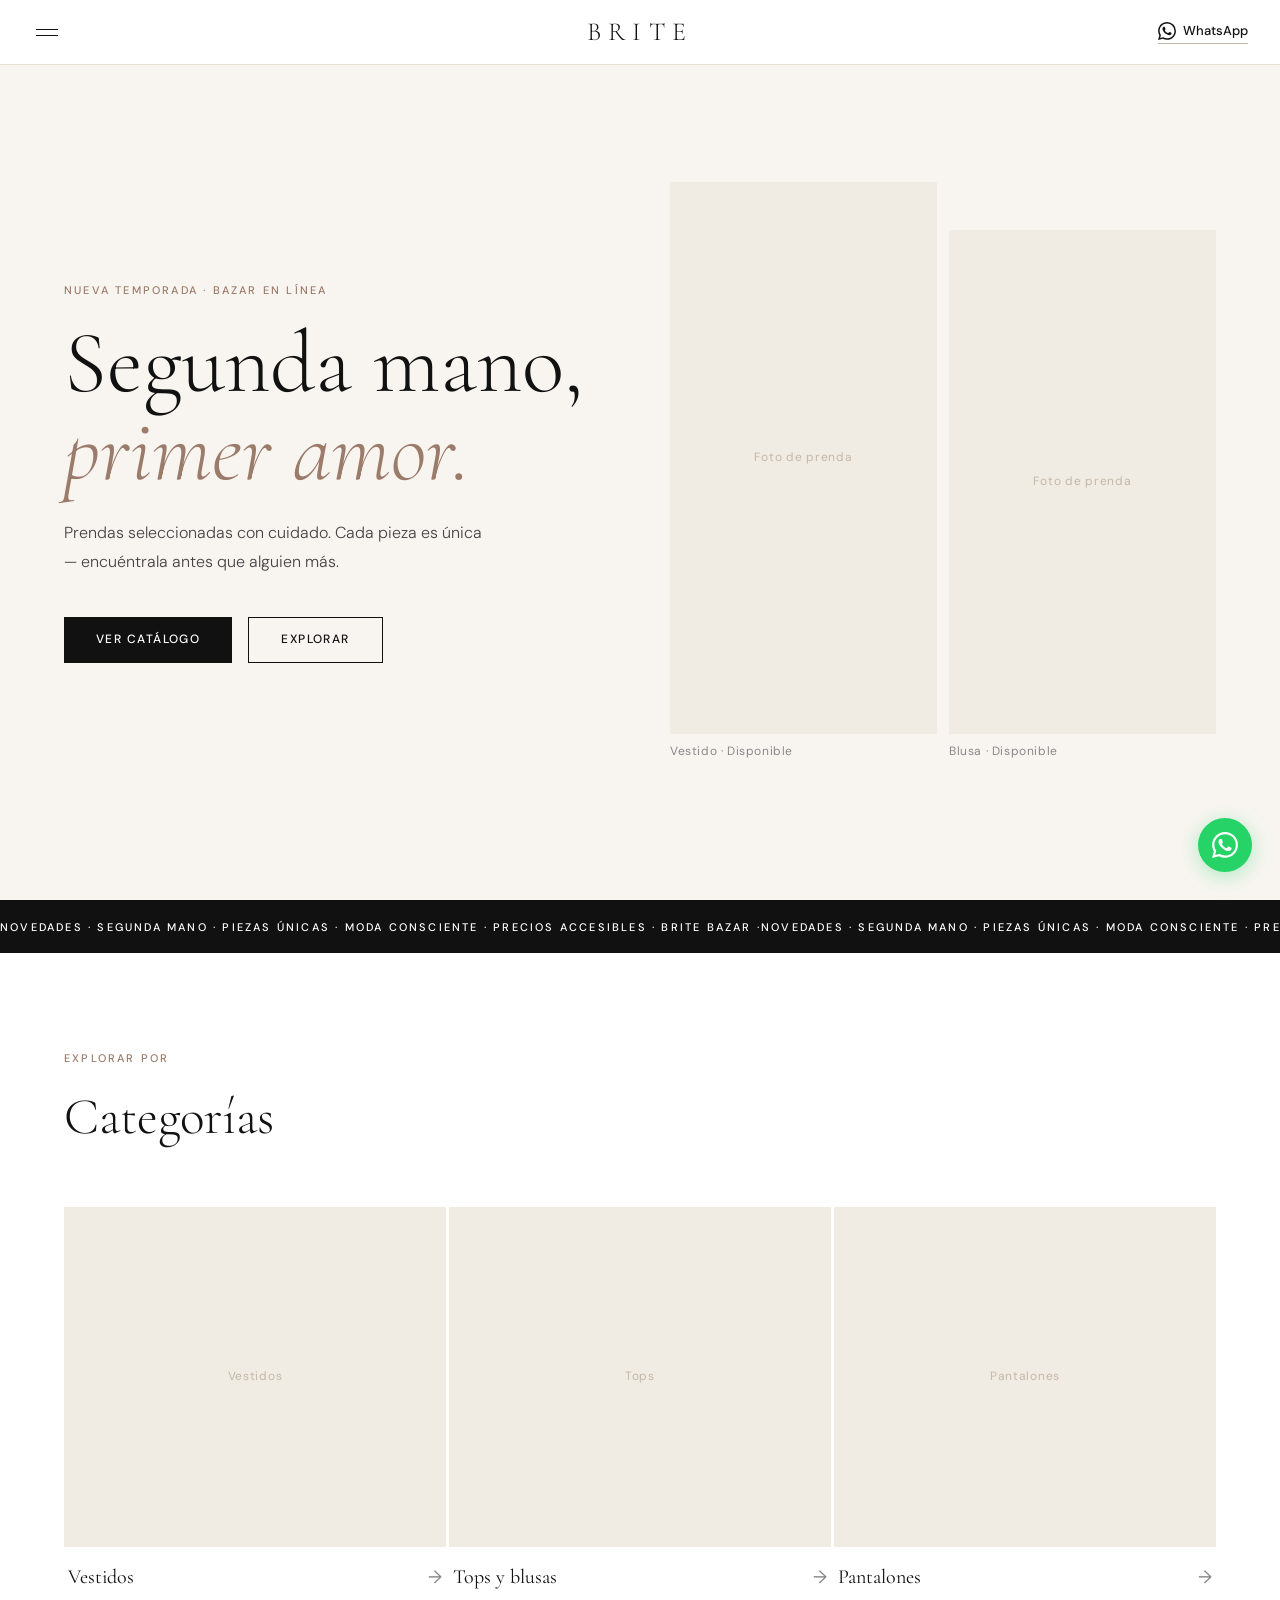
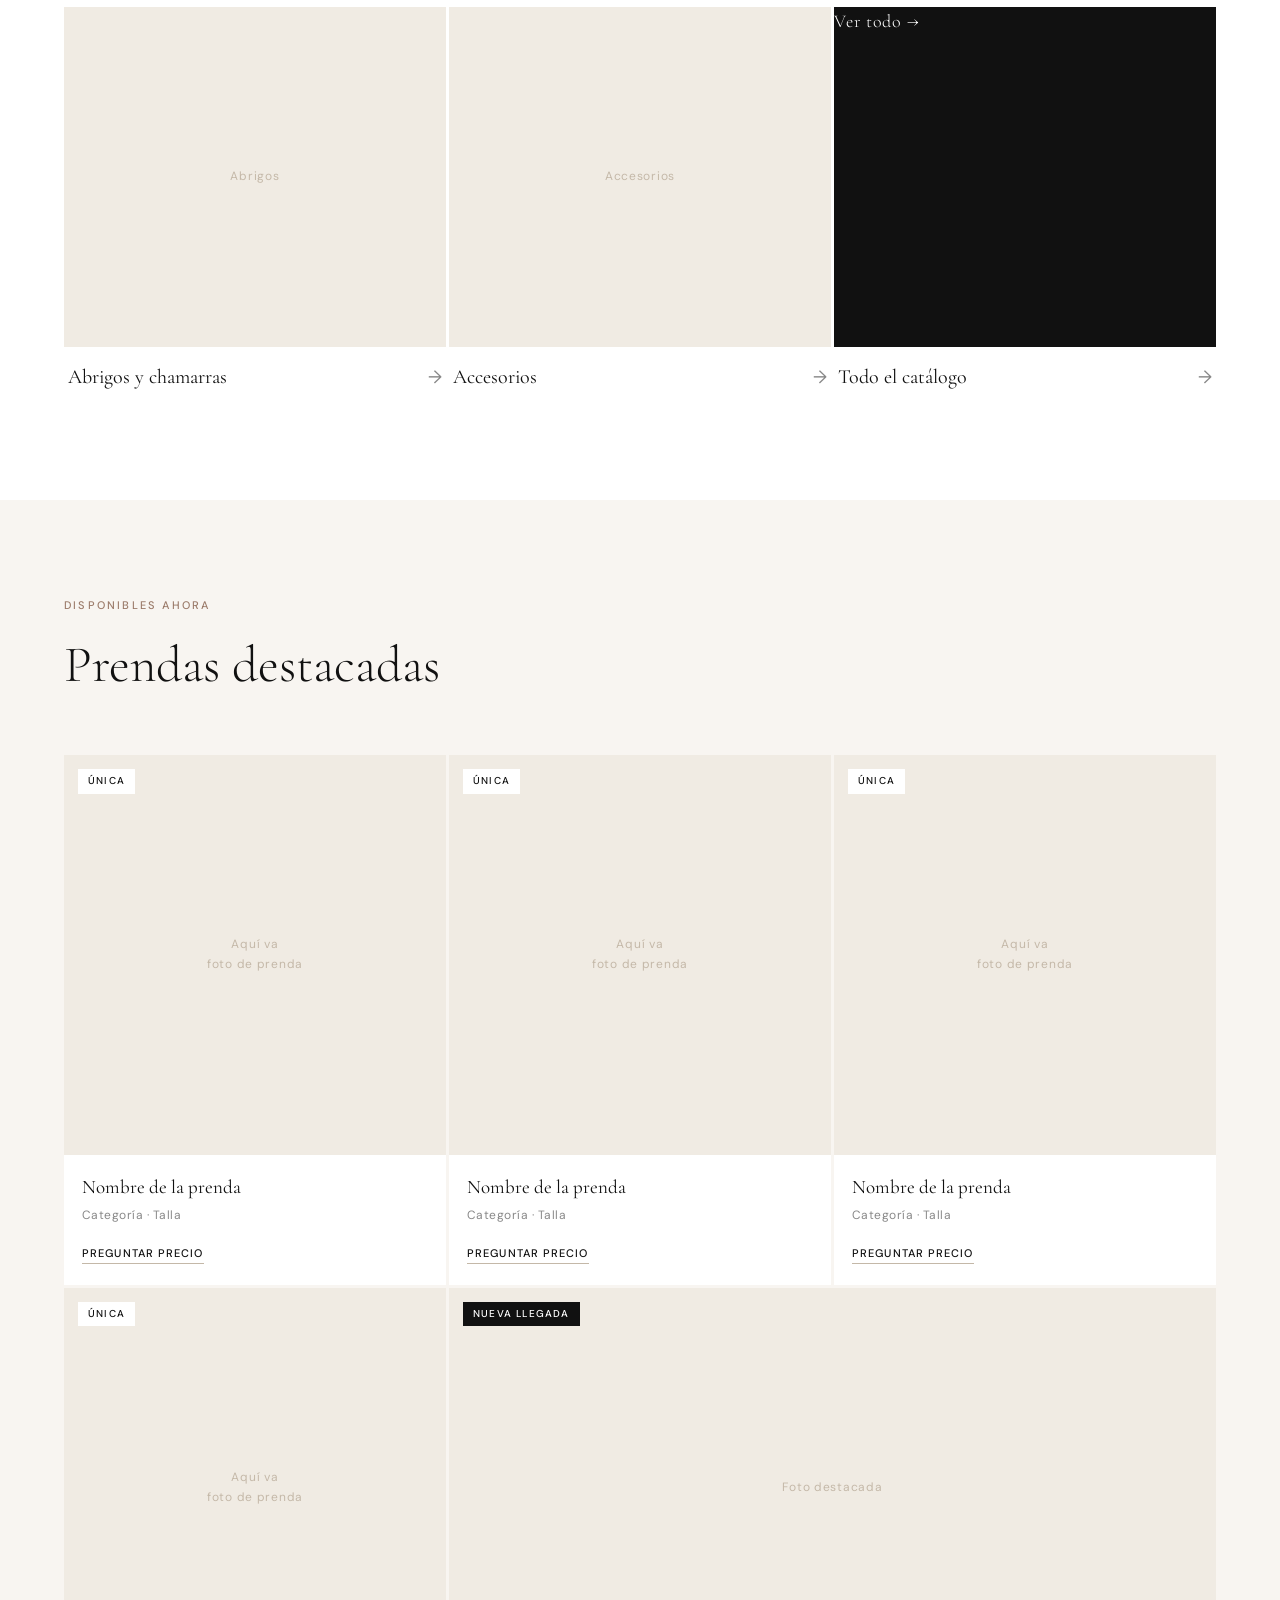
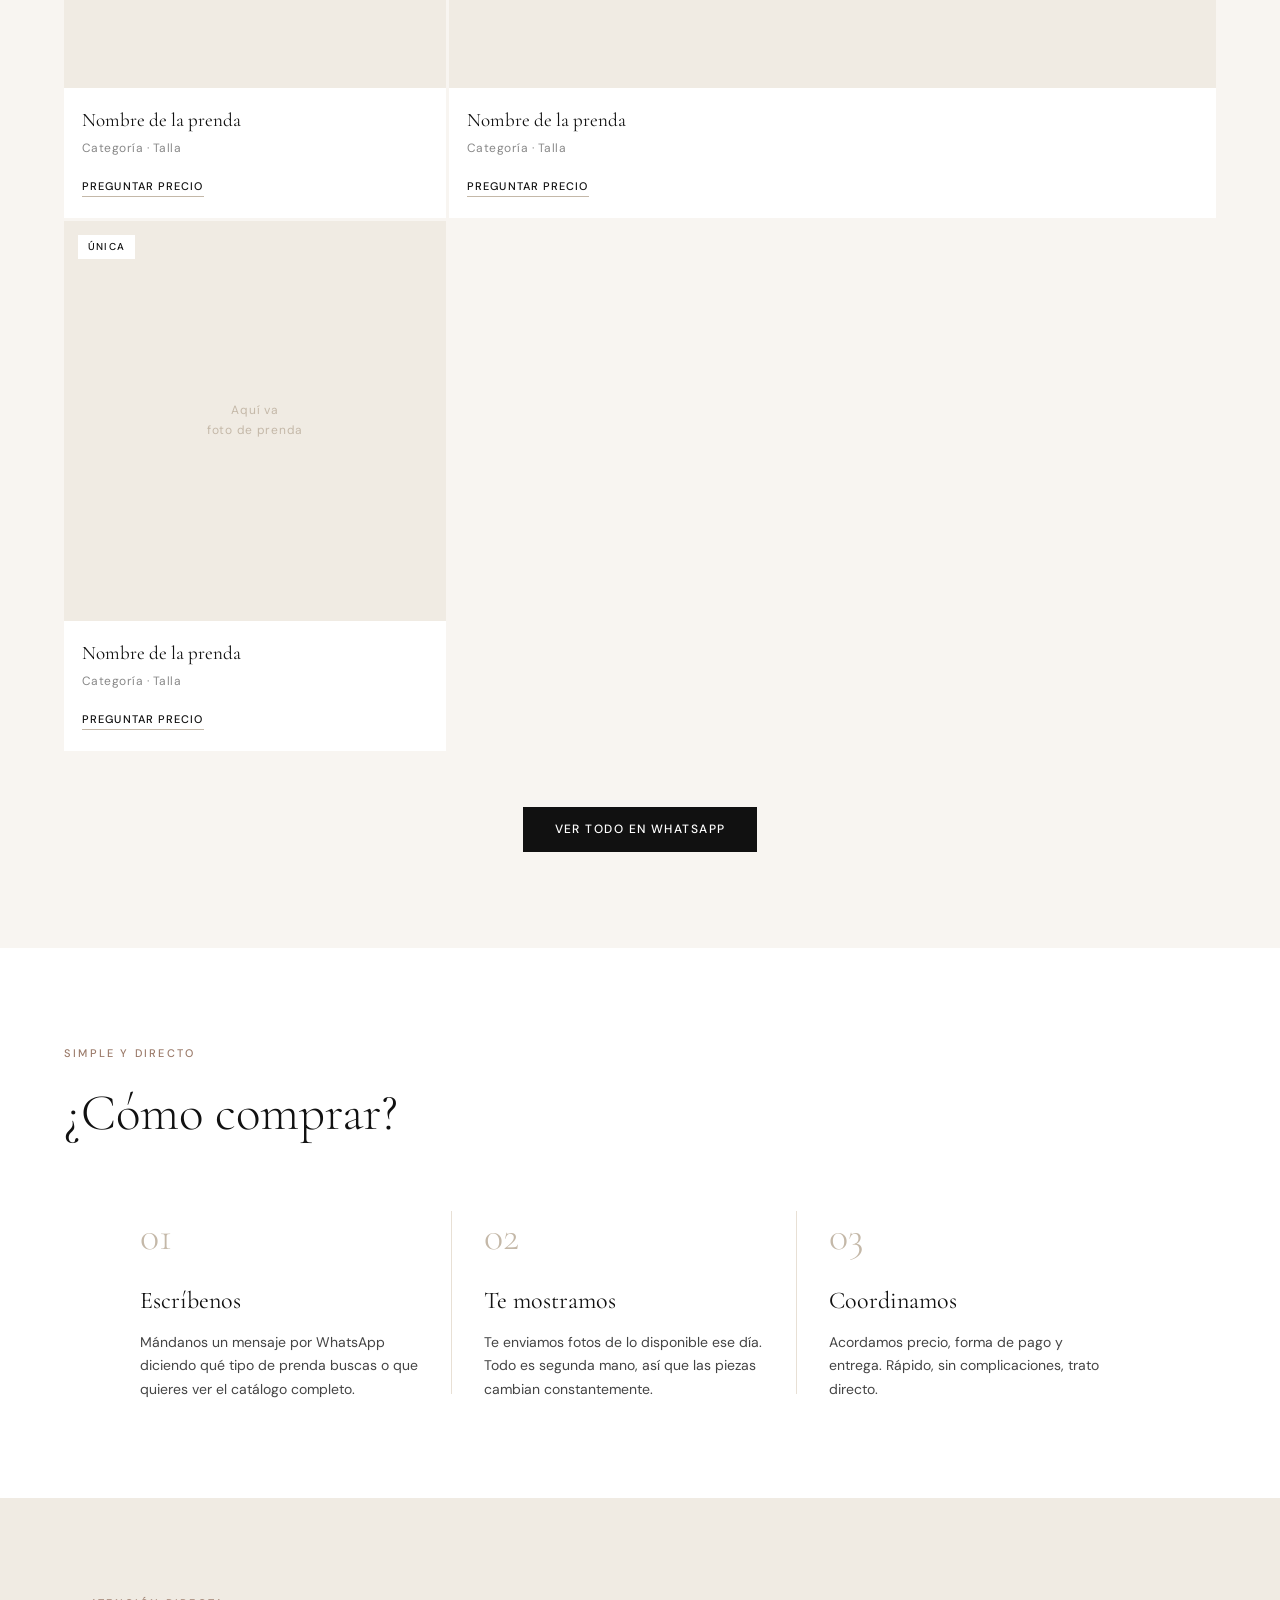
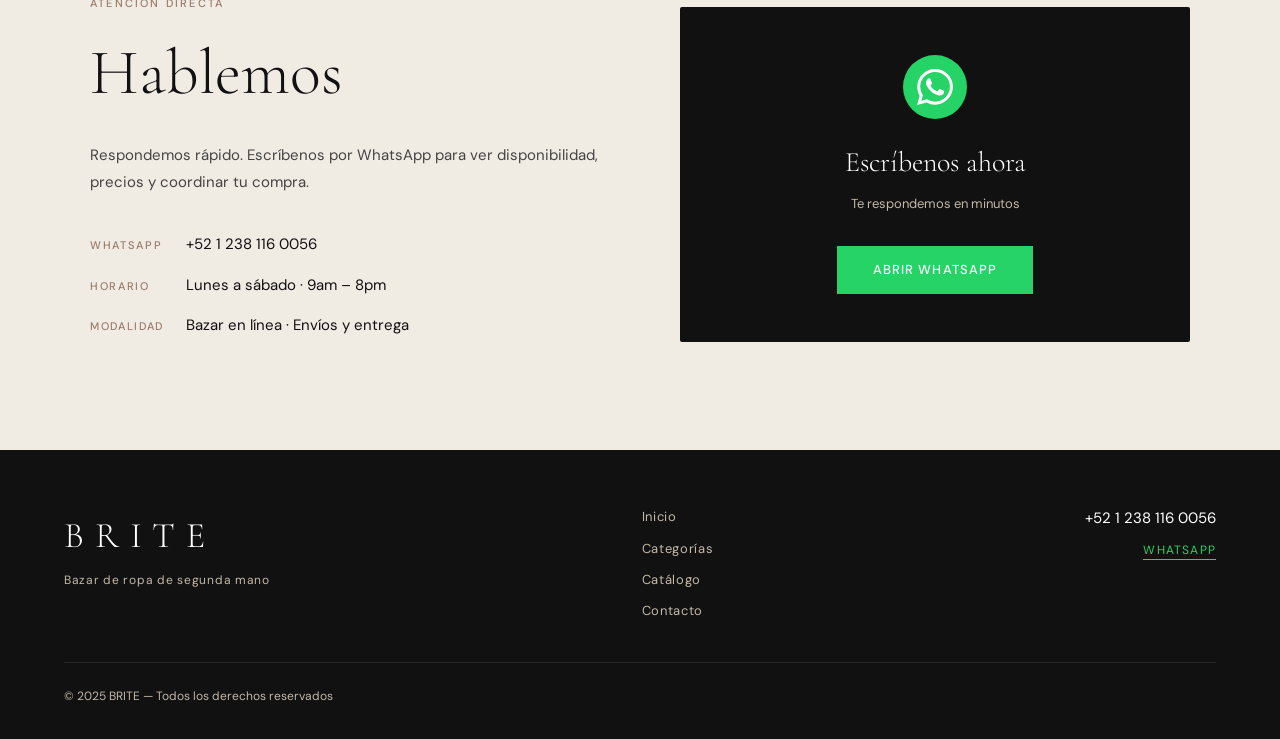
==== index.html @ 34e5c7c8 "Add files via upload" ====
<!DOCTYPE html>
<html lang="es">
<head>
  <meta charset="UTF-8">
  <meta name="viewport" content="width=device-width, initial-scale=1.0">
  <title>BRITE — Bazar de Ropa</title>
  <link rel="preconnect" href="https://fonts.googleapis.com">
  <link href="https://fonts.googleapis.com/css2?family=Cormorant+Garamond:ital,wght@0,300;0,400;0,600;1,300;1,400&family=DM+Sans:ital,wght@0,300;0,400;0,500;1,300&display=swap" rel="stylesheet">
  <link rel="stylesheet" href="estilo.css">
</head>
<body>

  <!-- ══ NAV ══ -->
  <header id="header">
    <nav class="nav-inner">
      <div class="nav-left">
        <button class="nav-menu-btn" onclick="toggleMenu()" aria-label="Menú">
          <span></span><span></span>
        </button>
      </div>
      <a class="nav-brand" href="#">BRITE</a>
      <div class="nav-right">
        <a class="nav-wa" href="https://wa.me/5212381160056?text=Hola%20BRITE%2C%20quiero%20ver%20el%20catálogo" target="_blank">
          <svg width="18" height="18" viewBox="0 0 24 24" fill="currentColor"><path d="M17.472 14.382c-.297-.149-1.758-.867-2.03-.967-.273-.099-.471-.148-.67.15-.197.297-.767.966-.94 1.164-.173.199-.347.223-.644.075-.297-.15-1.255-.463-2.39-1.475-.883-.788-1.48-1.761-1.653-2.059-.173-.297-.018-.458.13-.606.134-.133.298-.347.446-.52.149-.174.198-.298.298-.497.099-.198.05-.371-.025-.52-.075-.149-.669-1.612-.916-2.207-.242-.579-.487-.5-.669-.51-.173-.008-.371-.01-.57-.01-.198 0-.52.074-.792.372-.272.297-1.04 1.016-1.04 2.479 0 1.462 1.065 2.875 1.213 3.074.149.198 2.096 3.2 5.077 4.487.709.306 1.262.489 1.694.625.712.227 1.36.195 1.871.118.571-.085 1.758-.719 2.006-1.413.248-.694.248-1.289.173-1.413-.074-.124-.272-.198-.57-.347m-5.421 7.403h-.004a9.87 9.87 0 01-5.031-1.378l-.361-.214-3.741.982.998-3.648-.235-.374a9.86 9.86 0 01-1.51-5.26c.001-5.45 4.436-9.884 9.888-9.884 2.64 0 5.122 1.03 6.988 2.898a9.825 9.825 0 012.893 6.994c-.003 5.45-4.437 9.884-9.885 9.884m8.413-18.297A11.815 11.815 0 0012.05 0C5.495 0 .16 5.335.157 11.892c0 2.096.547 4.142 1.588 5.945L.057 24l6.305-1.654a11.882 11.882 0 005.683 1.448h.005c6.554 0 11.89-5.335 11.893-11.893a11.821 11.821 0 00-3.48-8.413z"/></svg>
          WhatsApp
        </a>
      </div>
    </nav>

    <!-- Mobile menu -->
    <div class="mobile-menu" id="mobileMenu">
      <a href="#novedades" onclick="toggleMenu()">Novedades</a>
      <a href="#categorias" onclick="toggleMenu()">Categorías</a>
      <a href="#catalogo" onclick="toggleMenu()">Catálogo</a>
      <a href="#contacto" onclick="toggleMenu()">Contacto</a>
    </div>
  </header>

  <!-- ══ HERO ══ -->
  <section class="hero" id="inicio">
    <div class="hero-content">
      <span class="hero-tag">Nueva temporada · Bazar en línea</span>
      <h1 class="hero-title">Segunda mano,<br><em>primer amor.</em></h1>
      <p class="hero-desc">Prendas seleccionadas con cuidado. Cada pieza es única — encuéntrala antes que alguien más.</p>
      <div class="hero-actions">
        <a class="btn-primary" href="https://wa.me/5212381160056?text=Hola%20BRITE%2C%20quiero%20ver%20las%20prendas%20disponibles" target="_blank">Ver catálogo</a>
        <a class="btn-ghost" href="#categorias">Explorar</a>
      </div>
    </div>
    <div class="hero-visual">
      <div class="hero-card hc1">
        <div class="hero-card-img img-placeholder">
          <span>Foto de prenda</span>
        </div>
        <p class="hc-label">Vestido · Disponible</p>
      </div>
      <div class="hero-card hc2">
        <div class="hero-card-img img-placeholder">
          <span>Foto de prenda</span>
        </div>
        <p class="hc-label">Blusa · Disponible</p>
      </div>
    </div>
  </section>

  <!-- ══ NOVEDADES BANNER ══ -->
  <section class="ticker-wrap" id="novedades">
    <div class="ticker">
      <span>NOVEDADES · SEGUNDA MANO · PIEZAS ÚNICAS · MODA CONSCIENTE · PRECIOS ACCESIBLES · BRITE BAZAR · </span>
      <span>NOVEDADES · SEGUNDA MANO · PIEZAS ÚNICAS · MODA CONSCIENTE · PRECIOS ACCESIBLES · BRITE BAZAR · </span>
    </div>
  </section>

  <!-- ══ CATEGORÍAS ══ -->
  <section class="categorias" id="categorias">
    <div class="section-head">
      <p class="section-tag">Explorar por</p>
      <h2>Categorías</h2>
    </div>
    <div class="cat-grid">
      <a class="cat-item" href="https://wa.me/5212381160056?text=Hola%20BRITE%2C%20me%20interesan%20los%20vestidos" target="_blank">
        <div class="cat-img img-placeholder"><span>Vestidos</span></div>
        <div class="cat-info">
          <h3>Vestidos</h3>
          <span class="cat-arrow">→</span>
        </div>
      </a>
      <a class="cat-item" href="https://wa.me/5212381160056?text=Hola%20BRITE%2C%20me%20interesan%20los%20tops%20y%20blusas" target="_blank">
        <div class="cat-img img-placeholder"><span>Tops</span></div>
        <div class="cat-info">
          <h3>Tops y blusas</h3>
          <span class="cat-arrow">→</span>
        </div>
      </a>
      <a class="cat-item" href="https://wa.me/5212381160056?text=Hola%20BRITE%2C%20me%20interesan%20los%20pantalones" target="_blank">
        <div class="cat-img img-placeholder"><span>Pantalones</span></div>
        <div class="cat-info">
          <h3>Pantalones</h3>
          <span class="cat-arrow">→</span>
        </div>
      </a>
      <a class="cat-item" href="https://wa.me/5212381160056?text=Hola%20BRITE%2C%20me%20interesan%20los%20abrigos" target="_blank">
        <div class="cat-img img-placeholder"><span>Abrigos</span></div>
        <div class="cat-info">
          <h3>Abrigos y chamarras</h3>
          <span class="cat-arrow">→</span>
        </div>
      </a>
      <a class="cat-item" href="https://wa.me/5212381160056?text=Hola%20BRITE%2C%20me%20interesan%20los%20accesorios" target="_blank">
        <div class="cat-img img-placeholder"><span>Accesorios</span></div>
        <div class="cat-info">
          <h3>Accesorios</h3>
          <span class="cat-arrow">→</span>
        </div>
      </a>
      <a class="cat-item" href="https://wa.me/5212381160056?text=Hola%20BRITE%2C%20quiero%20ver%20todo%20el%20catálogo" target="_blank">
        <div class="cat-img cat-all"><span>Ver todo →</span></div>
        <div class="cat-info">
          <h3>Todo el catálogo</h3>
          <span class="cat-arrow">→</span>
        </div>
      </a>
    </div>
  </section>

  <!-- ══ CATÁLOGO / GRID ══ -->
  <section class="catalogo" id="catalogo">
    <div class="section-head">
      <p class="section-tag">Disponibles ahora</p>
      <h2>Prendas destacadas</h2>
    </div>

    <div class="product-grid">

      <div class="product-card">
        <div class="product-img img-placeholder">
          <span>Aquí va<br>foto de prenda</span>
          <span class="badge">Única</span>
        </div>
        <div class="product-info">
          <p class="product-name">Nombre de la prenda</p>
          <p class="product-cat">Categoría · Talla</p>
          <a class="product-btn" href="https://wa.me/5212381160056?text=Hola%20BRITE%2C%20me%20interesa%20esta%20prenda" target="_blank">Preguntar precio</a>
        </div>
      </div>

      <div class="product-card">
        <div class="product-img img-placeholder">
          <span>Aquí va<br>foto de prenda</span>
          <span class="badge">Única</span>
        </div>
        <div class="product-info">
          <p class="product-name">Nombre de la prenda</p>
          <p class="product-cat">Categoría · Talla</p>
          <a class="product-btn" href="https://wa.me/5212381160056?text=Hola%20BRITE%2C%20me%20interesa%20esta%20prenda" target="_blank">Preguntar precio</a>
        </div>
      </div>

      <div class="product-card">
        <div class="product-img img-placeholder">
          <span>Aquí va<br>foto de prenda</span>
          <span class="badge">Única</span>
        </div>
        <div class="product-info">
          <p class="product-name">Nombre de la prenda</p>
          <p class="product-cat">Categoría · Talla</p>
          <a class="product-btn" href="https://wa.me/5212381160056?text=Hola%20BRITE%2C%20me%20interesa%20esta%20prenda" target="_blank">Preguntar precio</a>
        </div>
      </div>

      <div class="product-card">
        <div class="product-img img-placeholder">
          <span>Aquí va<br>foto de prenda</span>
          <span class="badge">Única</span>
        </div>
        <div class="product-info">
          <p class="product-name">Nombre de la prenda</p>
          <p class="product-cat">Categoría · Talla</p>
          <a class="product-btn" href="https://wa.me/5212381160056?text=Hola%20BRITE%2C%20me%20interesa%20esta%20prenda" target="_blank">Preguntar precio</a>
        </div>
      </div>

      <div class="product-card product-card--wide">
        <div class="product-img img-placeholder">
          <span>Foto destacada</span>
          <span class="badge badge--dark">Nueva llegada</span>
        </div>
        <div class="product-info">
          <p class="product-name">Nombre de la prenda</p>
          <p class="product-cat">Categoría · Talla</p>
          <a class="product-btn" href="https://wa.me/5212381160056?text=Hola%20BRITE%2C%20me%20interesa%20esta%20prenda" target="_blank">Preguntar precio</a>
        </div>
      </div>

      <div class="product-card">
        <div class="product-img img-placeholder">
          <span>Aquí va<br>foto de prenda</span>
          <span class="badge">Única</span>
        </div>
        <div class="product-info">
          <p class="product-name">Nombre de la prenda</p>
          <p class="product-cat">Categoría · Talla</p>
          <a class="product-btn" href="https://wa.me/5212381160056?text=Hola%20BRITE%2C%20me%20interesa%20esta%20prenda" target="_blank">Preguntar precio</a>
        </div>
      </div>

    </div>

    <div class="catalogo-cta">
      <a class="btn-primary" href="https://wa.me/5212381160056?text=Hola%20BRITE%2C%20quiero%20ver%20todo%20el%20catálogo%20disponible" target="_blank">Ver todo en WhatsApp</a>
    </div>
  </section>

  <!-- ══ CÓMO FUNCIONA ══ -->
  <section class="como">
    <div class="section-head">
      <p class="section-tag">Simple y directo</p>
      <h2>¿Cómo comprar?</h2>
    </div>
    <div class="como-steps">
      <div class="step">
        <span class="step-num">01</span>
        <h3>Escríbenos</h3>
        <p>Mándanos un mensaje por WhatsApp diciendo qué tipo de prenda buscas o que quieres ver el catálogo completo.</p>
      </div>
      <div class="step-line"></div>
      <div class="step">
        <span class="step-num">02</span>
        <h3>Te mostramos</h3>
        <p>Te enviamos fotos de lo disponible ese día. Todo es segunda mano, así que las piezas cambian constantemente.</p>
      </div>
      <div class="step-line"></div>
      <div class="step">
        <span class="step-num">03</span>
        <h3>Coordinamos</h3>
        <p>Acordamos precio, forma de pago y entrega. Rápido, sin complicaciones, trato directo.</p>
      </div>
    </div>
  </section>

  <!-- ══ CONTACTO ══ -->
  <section class="contacto" id="contacto">
    <div class="contacto-inner">
      <div class="contacto-text">
        <p class="section-tag">Atención directa</p>
        <h2>Hablemos</h2>
        <p class="contacto-desc">Respondemos rápido. Escríbenos por WhatsApp para ver disponibilidad, precios y coordinar tu compra.</p>
        <div class="contacto-dato">
          <span class="dato-label">WhatsApp</span>
          <span class="dato-val">+52 1 238 116 0056</span>
        </div>
        <div class="contacto-dato">
          <span class="dato-label">Horario</span>
          <span class="dato-val">Lunes a sábado · 9am – 8pm</span>
        </div>
        <div class="contacto-dato">
          <span class="dato-label">Modalidad</span>
          <span class="dato-val">Bazar en línea · Envíos y entrega</span>
        </div>
      </div>
      <div class="contacto-action">
        <div class="wa-card">
          <div class="wa-icon">
            <svg width="36" height="36" viewBox="0 0 24 24" fill="white"><path d="M17.472 14.382c-.297-.149-1.758-.867-2.03-.967-.273-.099-.471-.148-.67.15-.197.297-.767.966-.94 1.164-.173.199-.347.223-.644.075-.297-.15-1.255-.463-2.39-1.475-.883-.788-1.48-1.761-1.653-2.059-.173-.297-.018-.458.13-.606.134-.133.298-.347.446-.52.149-.174.198-.298.298-.497.099-.198.05-.371-.025-.52-.075-.149-.669-1.612-.916-2.207-.242-.579-.487-.5-.669-.51-.173-.008-.371-.01-.57-.01-.198 0-.52.074-.792.372-.272.297-1.04 1.016-1.04 2.479 0 1.462 1.065 2.875 1.213 3.074.149.198 2.096 3.2 5.077 4.487.709.306 1.262.489 1.694.625.712.227 1.36.195 1.871.118.571-.085 1.758-.719 2.006-1.413.248-.694.248-1.289.173-1.413-.074-.124-.272-.198-.57-.347m-5.421 7.403h-.004a9.87 9.87 0 01-5.031-1.378l-.361-.214-3.741.982.998-3.648-.235-.374a9.86 9.86 0 01-1.51-5.26c.001-5.45 4.436-9.884 9.888-9.884 2.64 0 5.122 1.03 6.988 2.898a9.825 9.825 0 012.893 6.994c-.003 5.45-4.437 9.884-9.885 9.884m8.413-18.297A11.815 11.815 0 0012.05 0C5.495 0 .16 5.335.157 11.892c0 2.096.547 4.142 1.588 5.945L.057 24l6.305-1.654a11.882 11.882 0 005.683 1.448h.005c6.554 0 11.89-5.335 11.893-11.893a11.821 11.821 0 00-3.48-8.413z"/></svg>
          </div>
          <p class="wa-title">Escríbenos ahora</p>
          <p class="wa-sub">Te respondemos en minutos</p>
          <a class="btn-wa" href="https://wa.me/5212381160056?text=Hola%20BRITE%2C%20quiero%20ver%20el%20catálogo%20de%20ropa" target="_blank">Abrir WhatsApp</a>
        </div>
      </div>
    </div>
  </section>

  <!-- ══ FOOTER ══ -->
  <footer>
    <div class="footer-top">
      <div class="footer-brand">
        <p class="footer-logo">BRITE</p>
        <p class="footer-slogan">Bazar de ropa de segunda mano</p>
      </div>
      <div class="footer-links">
        <a href="#inicio">Inicio</a>
        <a href="#categorias">Categorías</a>
        <a href="#catalogo">Catálogo</a>
        <a href="#contacto">Contacto</a>
      </div>
      <div class="footer-contact">
        <p>+52 1 238 116 0056</p>
        <a href="https://wa.me/5212381160056" target="_blank">WhatsApp</a>
      </div>
    </div>
    <div class="footer-bottom">
      <p>© 2025 BRITE — Todos los derechos reservados</p>
    </div>
  </footer>

  <!-- WhatsApp flotante -->
  <a class="wa-float" href="https://wa.me/5212381160056?text=Hola%20BRITE%2C%20quiero%20ver%20el%20catálogo" target="_blank" aria-label="WhatsApp">
    <svg width="26" height="26" viewBox="0 0 24 24" fill="white"><path d="M17.472 14.382c-.297-.149-1.758-.867-2.03-.967-.273-.099-.471-.148-.67.15-.197.297-.767.966-.94 1.164-.173.199-.347.223-.644.075-.297-.15-1.255-.463-2.39-1.475-.883-.788-1.48-1.761-1.653-2.059-.173-.297-.018-.458.13-.606.134-.133.298-.347.446-.52.149-.174.198-.298.298-.497.099-.198.05-.371-.025-.52-.075-.149-.669-1.612-.916-2.207-.242-.579-.487-.5-.669-.51-.173-.008-.371-.01-.57-.01-.198 0-.52.074-.792.372-.272.297-1.04 1.016-1.04 2.479 0 1.462 1.065 2.875 1.213 3.074.149.198 2.096 3.2 5.077 4.487.709.306 1.262.489 1.694.625.712.227 1.36.195 1.871.118.571-.085 1.758-.719 2.006-1.413.248-.694.248-1.289.173-1.413-.074-.124-.272-.198-.57-.347m-5.421 7.403h-.004a9.87 9.87 0 01-5.031-1.378l-.361-.214-3.741.982.998-3.648-.235-.374a9.86 9.86 0 01-1.51-5.26c.001-5.45 4.436-9.884 9.888-9.884 2.64 0 5.122 1.03 6.988 2.898a9.825 9.825 0 012.893 6.994c-.003 5.45-4.437 9.884-9.885 9.884m8.413-18.297A11.815 11.815 0 0012.05 0C5.495 0 .16 5.335.157 11.892c0 2.096.547 4.142 1.588 5.945L.057 24l6.305-1.654a11.882 11.882 0 005.683 1.448h.005c6.554 0 11.89-5.335 11.893-11.893a11.821 11.821 0 00-3.48-8.413z"/></svg>
  </a>

  <script src="script.js"></script>
</body>
</html>
---- estilo.css ----
/* ══════════════════════════════
   BRITE — estilo.css
   ══════════════════════════════ */

*, *::before, *::after { box-sizing: border-box; margin: 0; padding: 0; }

:root {
  --white:       #FFFFFF;
  --off-white:   #F8F5F1;
  --cream:       #F0EBE3;
  --ink:         #111111;
  --ink-mid:     #444444;
  --ink-soft:    #888888;
  --taupe:       #C4B8A8;
  --taupe-light: #E8E0D5;
  --accent:      #9B7B6A;
  --wa-green:    #25D366;
  --font-display:'Cormorant Garamond', Georgia, serif;
  --font-body:   'DM Sans', sans-serif;
  --nav-h:       64px;
}

html { scroll-behavior: smooth; }
body {
  background: var(--white);
  color: var(--ink);
  font-family: var(--font-body);
  font-size: 15px;
  line-height: 1.65;
  -webkit-font-smoothing: antialiased;
}
a { text-decoration: none; color: inherit; }
img { display: block; width: 100%; object-fit: cover; }

/* ══ NAV ══ */
#header {
  position: fixed; top: 0; left: 0; right: 0; z-index: 200;
  background: rgba(255,255,255,0.95);
  backdrop-filter: blur(14px);
  border-bottom: 1px solid var(--taupe-light);
}
.nav-inner {
  display: flex; align-items: center; justify-content: space-between;
  height: var(--nav-h); padding: 0 32px;
  max-width: 1400px; margin: 0 auto;
}
.nav-brand {
  font-family: var(--font-display);
  font-size: 26px; font-weight: 300;
  letter-spacing: 0.28em; color: var(--ink);
  position: absolute; left: 50%; transform: translateX(-50%);
}
.nav-menu-btn {
  background: none; border: none; cursor: pointer;
  display: flex; flex-direction: column; gap: 5px; padding: 4px;
}
.nav-menu-btn span {
  display: block; width: 22px; height: 1px; background: var(--ink);
}
.nav-wa {
  display: flex; align-items: center; gap: 7px;
  font-size: 13px; font-weight: 500;
  color: var(--ink); border-bottom: 1px solid var(--taupe);
  padding-bottom: 1px; transition: color .2s, border-color .2s;
}
.nav-wa:hover { color: var(--wa-green); border-color: var(--wa-green); }

/* Mobile menu */
.mobile-menu {
  display: none; flex-direction: column;
  border-top: 1px solid var(--taupe-light);
  background: var(--white);
}
.mobile-menu.open { display: flex; }
.mobile-menu a {
  padding: 16px 32px;
  font-size: 14px; font-weight: 500;
  letter-spacing: 0.08em; text-transform: uppercase;
  border-bottom: 1px solid var(--taupe-light);
  transition: background .15s;
}
.mobile-menu a:hover { background: var(--off-white); }

/* ══ BUTTONS ══ */
.btn-primary {
  display: inline-block;
  padding: 13px 32px;
  background: var(--ink); color: var(--white);
  font-size: 12px; font-weight: 500;
  letter-spacing: 0.12em; text-transform: uppercase;
  transition: background .2s, transform .15s;
}
.btn-primary:hover { background: #333; transform: translateY(-1px); }

.btn-ghost {
  display: inline-block;
  padding: 12px 32px;
  border: 1px solid var(--ink); color: var(--ink);
  font-size: 12px; font-weight: 500;
  letter-spacing: 0.12em; text-transform: uppercase;
  transition: background .2s, color .2s;
}
.btn-ghost:hover { background: var(--ink); color: var(--white); }

/* ══ SECTION HEADER ══ */
.section-head { margin-bottom: 48px; }
.section-tag {
  font-size: 11px; font-weight: 500;
  letter-spacing: 0.2em; text-transform: uppercase;
  color: var(--accent); margin-bottom: 8px;
}
.section-head h2 {
  font-family: var(--font-display);
  font-size: clamp(34px, 4vw, 52px);
  font-weight: 300; color: var(--ink);
}

/* ══ PLACEHOLDER (reemplazar con fotos reales) ══ */
.img-placeholder {
  background: var(--cream);
  display: flex; align-items: center; justify-content: center;
  flex-direction: column; gap: 6px;
  color: var(--taupe); font-size: 12px;
  letter-spacing: 0.06em; text-align: center;
  width: 100%; height: 100%;
  position: relative;
}

/* ══ HERO ══ */
.hero {
  min-height: 100vh;
  display: grid; grid-template-columns: 1fr 1fr;
  align-items: center;
  padding: calc(var(--nav-h) + 60px) 64px 80px;
  gap: 60px;
  background: var(--off-white);
  animation: fadeIn .8s ease both;
}
.hero-tag {
  font-size: 11px; font-weight: 500;
  letter-spacing: 0.2em; text-transform: uppercase;
  color: var(--accent); margin-bottom: 20px;
  display: block;
}
.hero-title {
  font-family: var(--font-display);
  font-size: clamp(52px, 7vw, 88px);
  font-weight: 300; line-height: 1.0;
  color: var(--ink); margin-bottom: 24px;
}
.hero-title em { font-style: italic; color: var(--accent); }
.hero-desc {
  font-size: 16px; font-weight: 300;
  color: var(--ink-mid); max-width: 420px;
  margin-bottom: 40px; line-height: 1.8;
}
.hero-actions { display: flex; gap: 16px; flex-wrap: wrap; }

.hero-visual {
  display: grid; grid-template-columns: 1fr 1fr;
  gap: 12px; height: 580px;
}
.hero-card { display: flex; flex-direction: column; gap: 8px; }
.hc2 { margin-top: 48px; }
.hero-card-img { flex: 1; border-radius: 0; overflow: hidden; }
.hc-label {
  font-size: 12px; color: var(--ink-soft);
  letter-spacing: 0.05em;
}

/* ══ TICKER ══ */
.ticker-wrap {
  background: var(--ink); overflow: hidden;
  padding: 14px 0; white-space: nowrap;
}
.ticker {
  display: inline-flex; animation: ticker 18s linear infinite;
}
.ticker span {
  font-size: 11px; font-weight: 500;
  letter-spacing: 0.2em; text-transform: uppercase;
  color: var(--white); padding-right: 0;
}
@keyframes ticker { from { transform: translateX(0); } to { transform: translateX(-50%); } }

/* ══ CATEGORÍAS ══ */
.categorias {
  padding: 96px 64px;
  background: var(--white);
}
.cat-grid {
  display: grid;
  grid-template-columns: repeat(3, 1fr);
  gap: 3px;
}
.cat-item { display: block; overflow: hidden; }
.cat-img {
  height: 340px; overflow: hidden;
  transition: transform .4s ease;
}
.cat-item:hover .cat-img { transform: scale(1.03); }
.cat-all {
  background: var(--ink);
  font-size: 18px; font-weight: 300;
  font-family: var(--font-display);
  color: var(--white); letter-spacing: 0.05em;
  cursor: pointer;
}
.cat-info {
  display: flex; justify-content: space-between; align-items: center;
  padding: 14px 4px 10px;
}
.cat-info h3 {
  font-family: var(--font-display);
  font-size: 20px; font-weight: 400;
  color: var(--ink);
}
.cat-arrow {
  font-size: 18px; color: var(--ink-soft);
  transition: transform .2s;
}
.cat-item:hover .cat-arrow { transform: translateX(4px); }

/* ══ CATÁLOGO ══ */
.catalogo {
  padding: 96px 64px;
  background: var(--off-white);
}
.product-grid {
  display: grid;
  grid-template-columns: repeat(3, 1fr);
  grid-template-rows: auto auto;
  gap: 3px;
  margin-bottom: 56px;
}
.product-card { background: var(--white); overflow: hidden; }
.product-card--wide { grid-column: span 2; }

.product-img {
  height: 400px; position: relative; overflow: hidden;
  transition: transform .4s ease;
}
.product-card--wide .product-img { height: 400px; }
.product-card:hover .product-img { transform: scale(1.02); }

.badge {
  position: absolute; top: 14px; left: 14px;
  background: var(--white); color: var(--ink);
  font-size: 10px; font-weight: 500;
  letter-spacing: 0.12em; text-transform: uppercase;
  padding: 4px 10px;
}
.badge--dark { background: var(--ink); color: var(--white); }

.product-info { padding: 16px 18px 20px; }
.product-name {
  font-family: var(--font-display);
  font-size: 19px; font-weight: 400; color: var(--ink);
  margin-bottom: 4px;
}
.product-cat {
  font-size: 12px; color: var(--ink-soft);
  margin-bottom: 14px; letter-spacing: 0.04em;
}
.product-btn {
  display: inline-block;
  font-size: 11px; font-weight: 500;
  letter-spacing: 0.1em; text-transform: uppercase;
  color: var(--ink); border-bottom: 1px solid var(--taupe);
  padding-bottom: 1px; transition: color .2s, border-color .2s;
}
.product-btn:hover { color: var(--wa-green); border-color: var(--wa-green); }

.catalogo-cta { text-align: center; }

/* ══ CÓMO FUNCIONA ══ */
.como {
  padding: 96px 64px;
  background: var(--white);
}
.como-steps {
  display: flex; align-items: flex-start;
  gap: 0; max-width: 1000px; margin: 0 auto;
}
.step { flex: 1; padding: 0 32px 0 0; }
.step-line {
  width: 1px; background: var(--taupe-light);
  align-self: stretch; margin: 8px 0; flex-shrink: 0;
}
.step-num {
  display: block;
  font-family: var(--font-display);
  font-size: 40px; font-weight: 300;
  color: var(--taupe); margin-bottom: 12px;
}
.step h3 {
  font-family: var(--font-display);
  font-size: 24px; font-weight: 400;
  color: var(--ink); margin-bottom: 10px;
}
.step p { font-size: 14px; color: var(--ink-mid); line-height: 1.7; }
.step:not(:first-child) { padding: 0 32px; }

/* ══ CONTACTO ══ */
.contacto {
  padding: 96px 64px;
  background: var(--cream);
}
.contacto-inner {
  display: grid; grid-template-columns: 1fr 1fr;
  gap: 80px; align-items: center;
  max-width: 1100px; margin: 0 auto;
}
.contacto-text h2 {
  font-family: var(--font-display);
  font-size: clamp(40px, 5vw, 64px);
  font-weight: 300; margin-bottom: 16px;
}
.contacto-desc {
  font-size: 15px; color: var(--ink-mid);
  margin-bottom: 36px; line-height: 1.8;
}
.contacto-dato { display: flex; gap: 16px; margin-bottom: 16px; align-items: baseline; }
.dato-label {
  font-size: 11px; font-weight: 500;
  letter-spacing: 0.15em; text-transform: uppercase;
  color: var(--accent); min-width: 80px;
}
.dato-val { font-size: 15px; color: var(--ink); }

.wa-card {
  background: var(--ink); border-radius: 2px;
  padding: 48px 40px; text-align: center;
}
.wa-icon {
  width: 64px; height: 64px;
  background: var(--wa-green); border-radius: 50%;
  display: flex; align-items: center; justify-content: center;
  margin: 0 auto 20px;
}
.wa-title {
  font-family: var(--font-display);
  font-size: 28px; font-weight: 300; color: var(--white);
  margin-bottom: 8px;
}
.wa-sub { font-size: 13px; color: var(--taupe); margin-bottom: 32px; }
.btn-wa {
  display: inline-block;
  padding: 13px 36px;
  background: var(--wa-green); color: var(--white);
  font-size: 13px; font-weight: 500;
  letter-spacing: 0.08em; text-transform: uppercase;
  transition: opacity .2s, transform .15s;
}
.btn-wa:hover { opacity: .9; transform: translateY(-1px); }

/* ══ FOOTER ══ */
footer {
  background: var(--ink); color: var(--white);
  padding: 56px 64px 32px;
}
.footer-top {
  display: flex; justify-content: space-between; align-items: flex-start;
  gap: 40px; padding-bottom: 40px;
  border-bottom: 1px solid rgba(255,255,255,.1);
  margin-bottom: 24px;
}
.footer-logo {
  font-family: var(--font-display);
  font-size: 36px; font-weight: 300;
  letter-spacing: 0.3em; margin-bottom: 6px;
}
.footer-slogan { font-size: 12px; color: var(--taupe); letter-spacing: 0.06em; }
.footer-links { display: flex; flex-direction: column; gap: 10px; }
.footer-links a {
  font-size: 13px; color: var(--taupe);
  letter-spacing: 0.05em; transition: color .15s;
}
.footer-links a:hover { color: var(--white); }
.footer-contact { text-align: right; }
.footer-contact p { font-size: 15px; margin-bottom: 6px; }
.footer-contact a {
  font-size: 12px; color: var(--wa-green);
  letter-spacing: 0.1em; text-transform: uppercase;
  border-bottom: 1px solid var(--wa-green);
  padding-bottom: 1px;
}
.footer-bottom p { font-size: 12px; color: var(--taupe); }

/* ══ WA FLOAT ══ */
.wa-float {
  position: fixed; bottom: 28px; right: 28px; z-index: 300;
  width: 54px; height: 54px;
  background: var(--wa-green); border-radius: 50%;
  display: flex; align-items: center; justify-content: center;
  box-shadow: 0 4px 20px rgba(37,211,102,.35);
  transition: transform .2s, box-shadow .2s;
}
.wa-float:hover { transform: scale(1.08); box-shadow: 0 6px 28px rgba(37,211,102,.5); }

/* ══ ANIMATION ══ */
@keyframes fadeIn { from { opacity: 0; transform: translateY(20px); } to { opacity: 1; transform: translateY(0); } }

/* ══ RESPONSIVE ══ */
@media (max-width: 1024px) {
  .hero { grid-template-columns: 1fr; padding: calc(var(--nav-h) + 40px) 32px 60px; }
  .hero-visual { height: 320px; }
  .cat-grid { grid-template-columns: repeat(2, 1fr); }
  .product-grid { grid-template-columns: repeat(2, 1fr); }
  .product-card--wide { grid-column: span 2; }
  .categorias, .catalogo, .como, .contacto { padding-left: 32px; padding-right: 32px; }
  .contacto-inner { grid-template-columns: 1fr; gap: 40px; }
  footer { padding: 48px 32px 24px; }
  .footer-top { flex-direction: column; gap: 28px; }
  .footer-contact { text-align: left; }
}

@media (max-width: 640px) {
  .nav-inner { padding: 0 20px; }
  .hero { padding: calc(var(--nav-h) + 24px) 20px 48px; }
  .hero-visual { display: none; }
  .cat-grid { grid-template-columns: 1fr; }
  .product-grid { grid-template-columns: 1fr; }
  .product-card--wide { grid-column: span 1; }
  .como-steps { flex-direction: column; gap: 32px; }
  .step-line { display: none; }
  .step, .step:not(:first-child) { padding: 0; }
  .categorias, .catalogo, .como, .contacto { padding-left: 20px; padding-right: 20px; }
  footer { padding: 40px 20px 20px; }
}
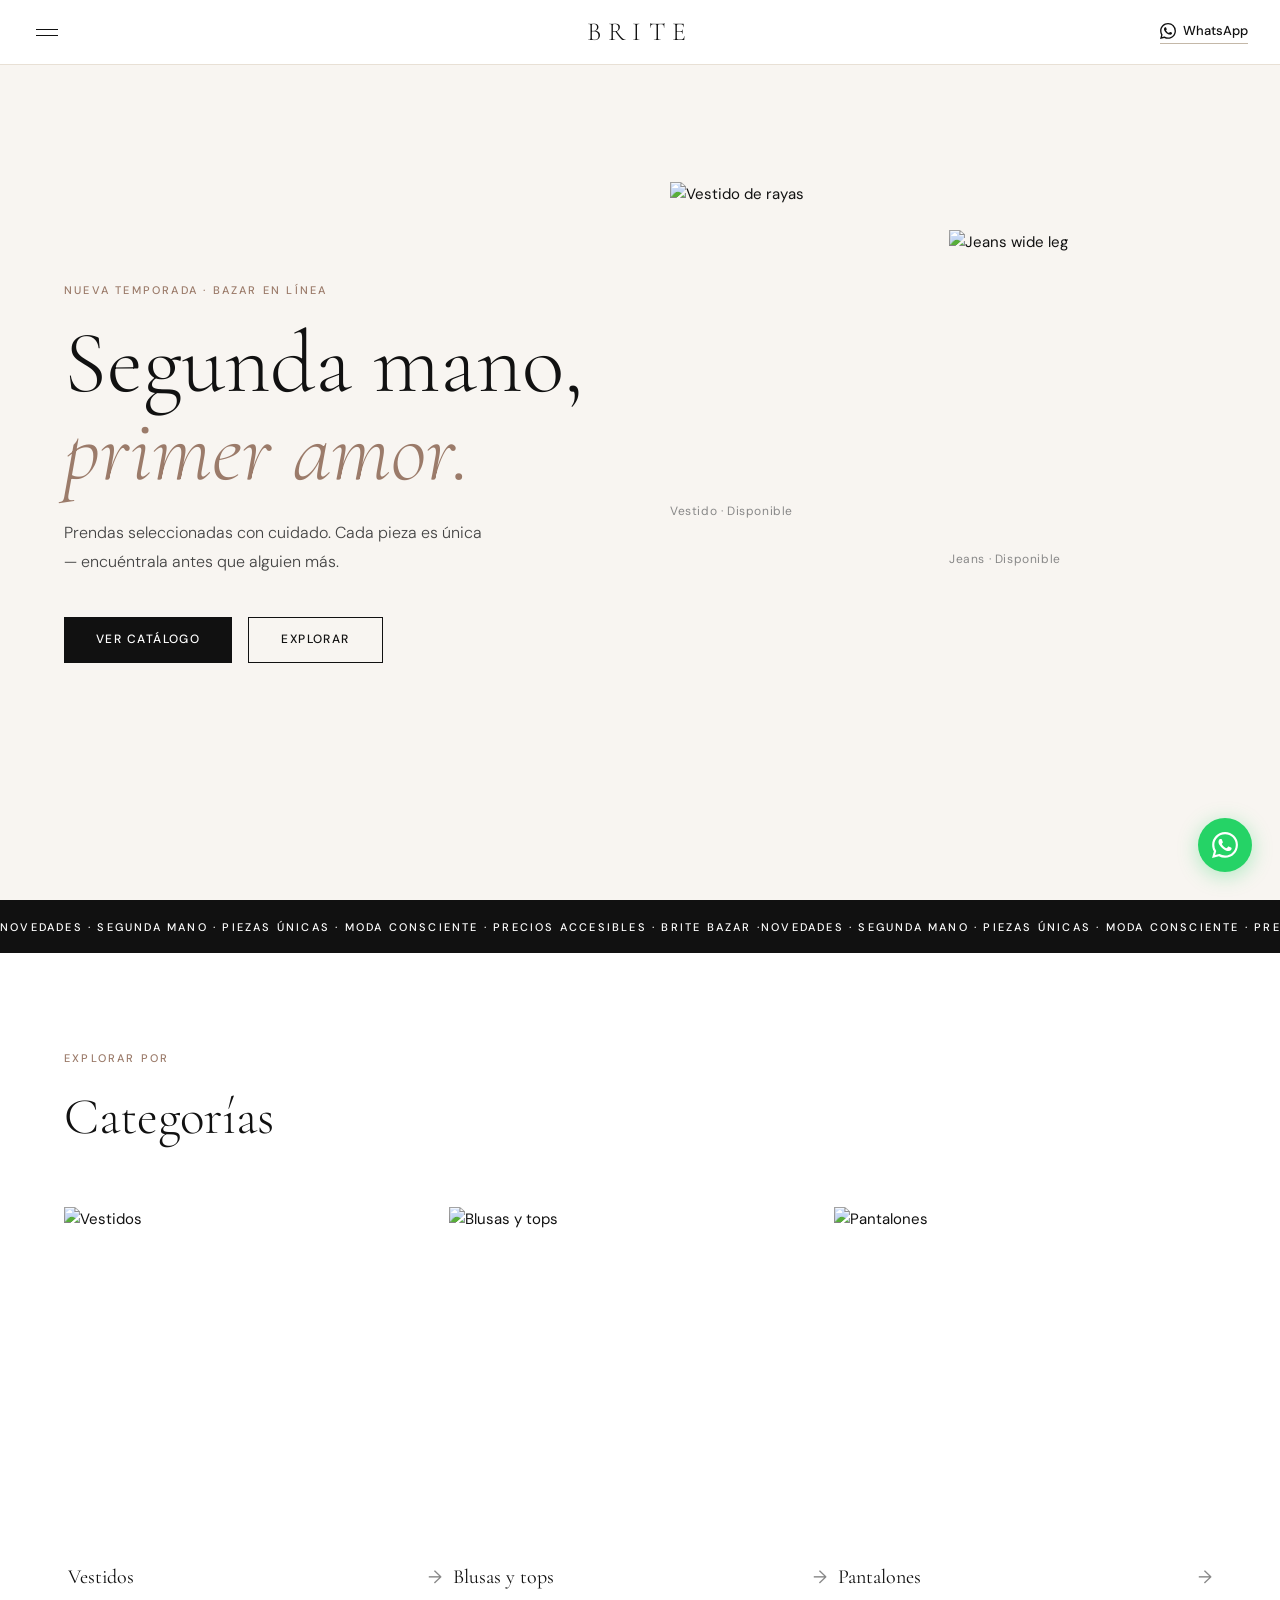
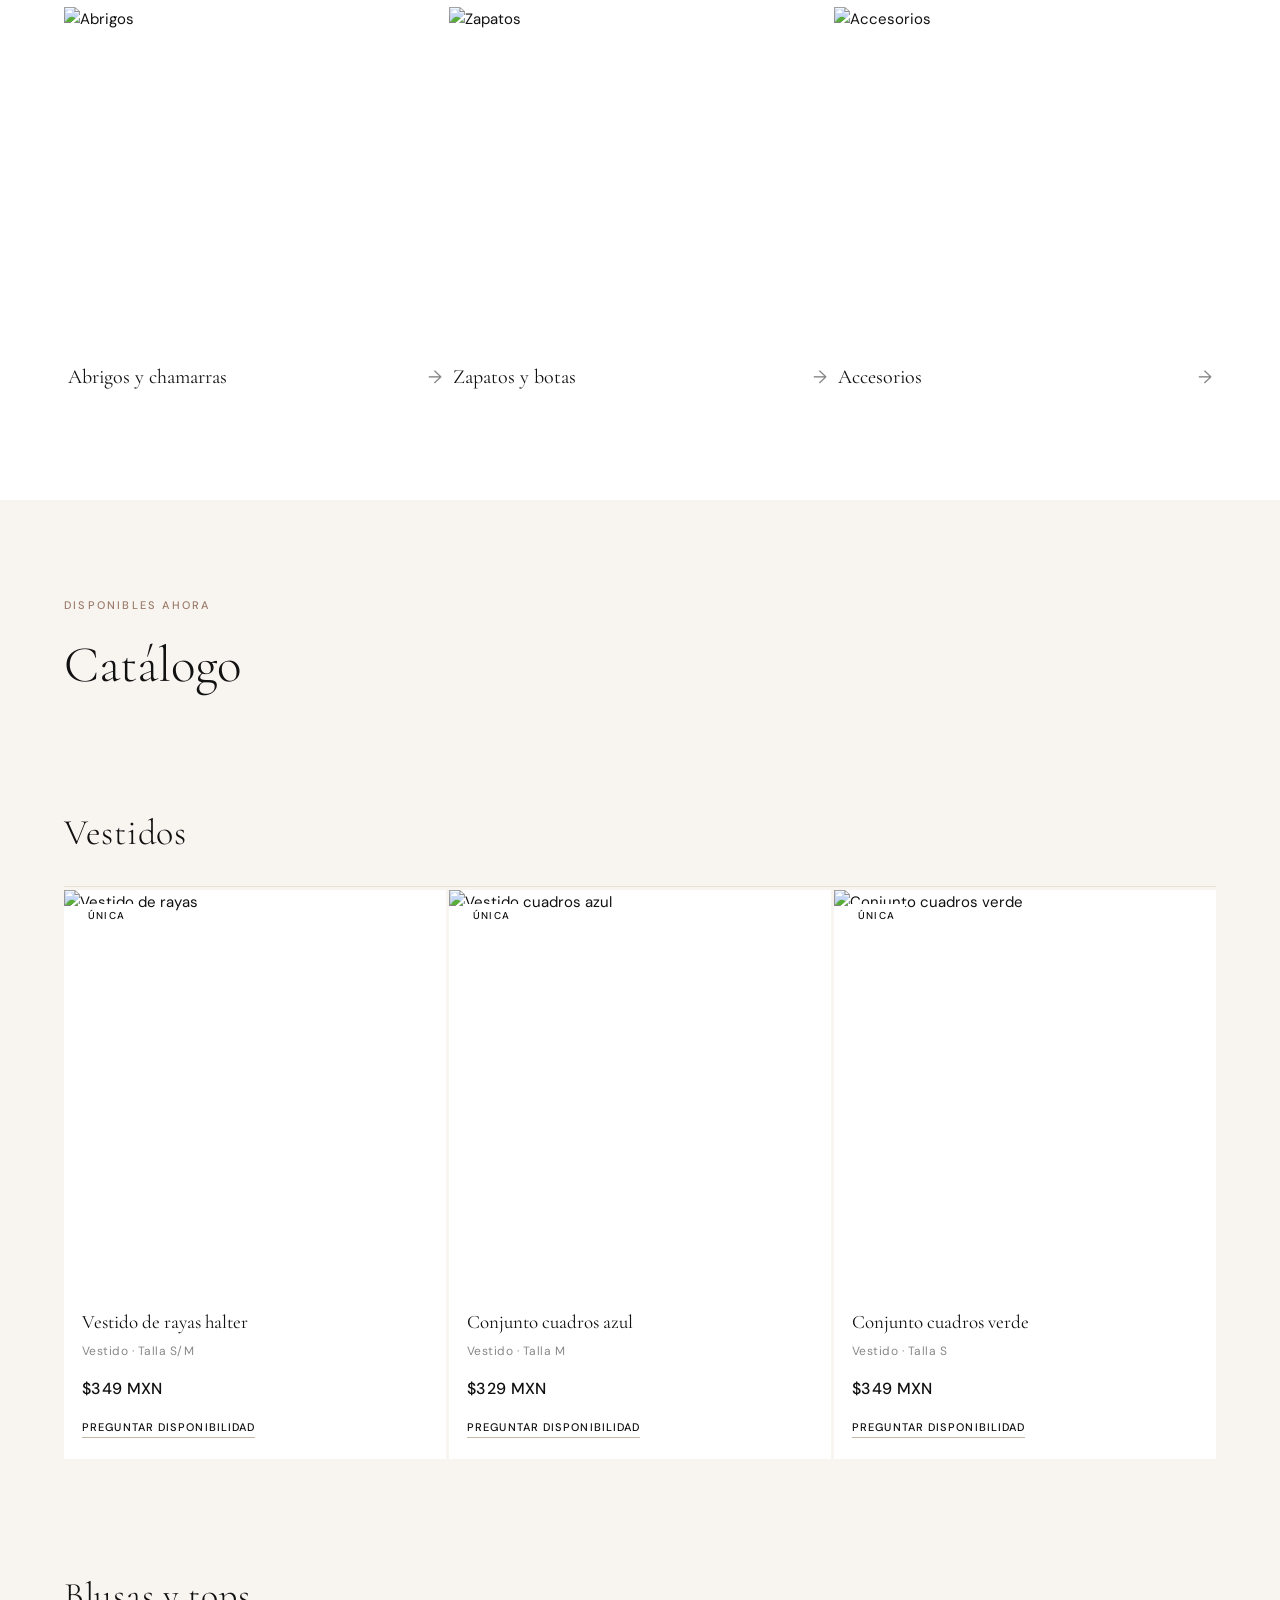
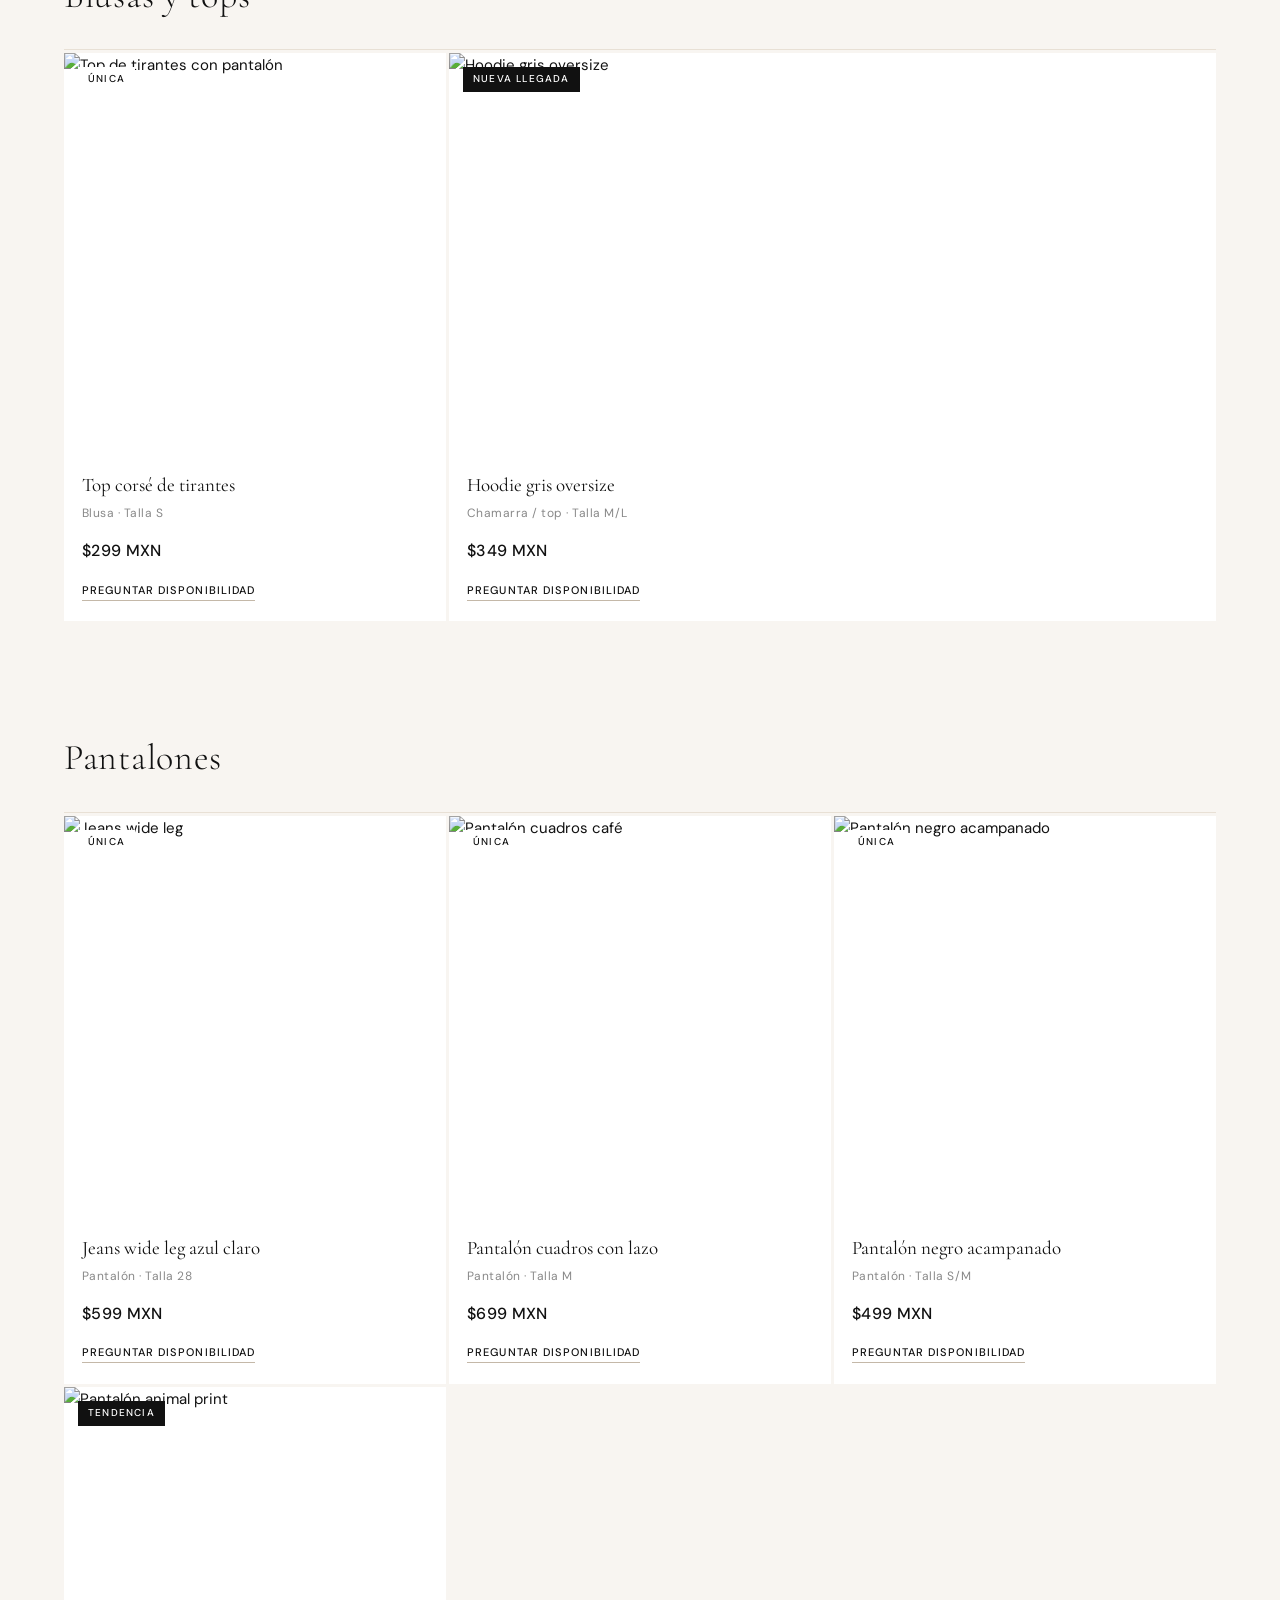
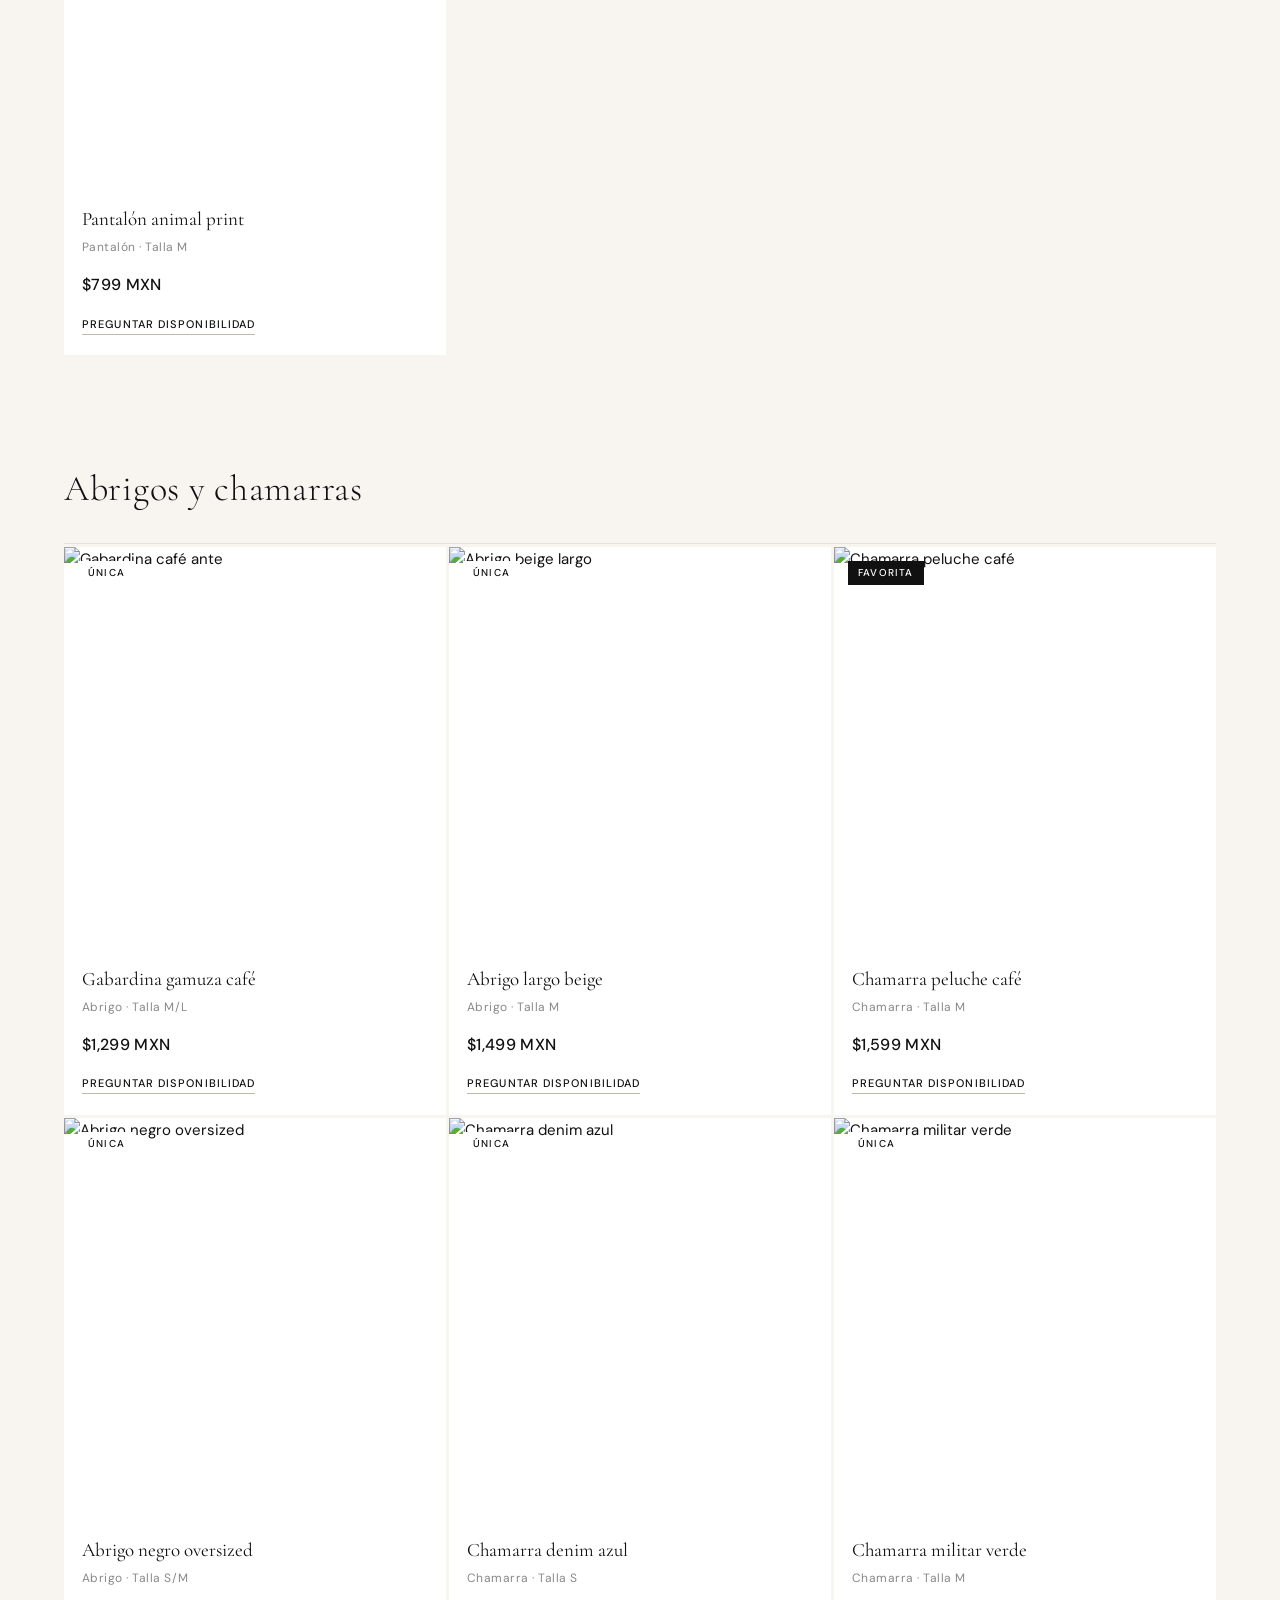
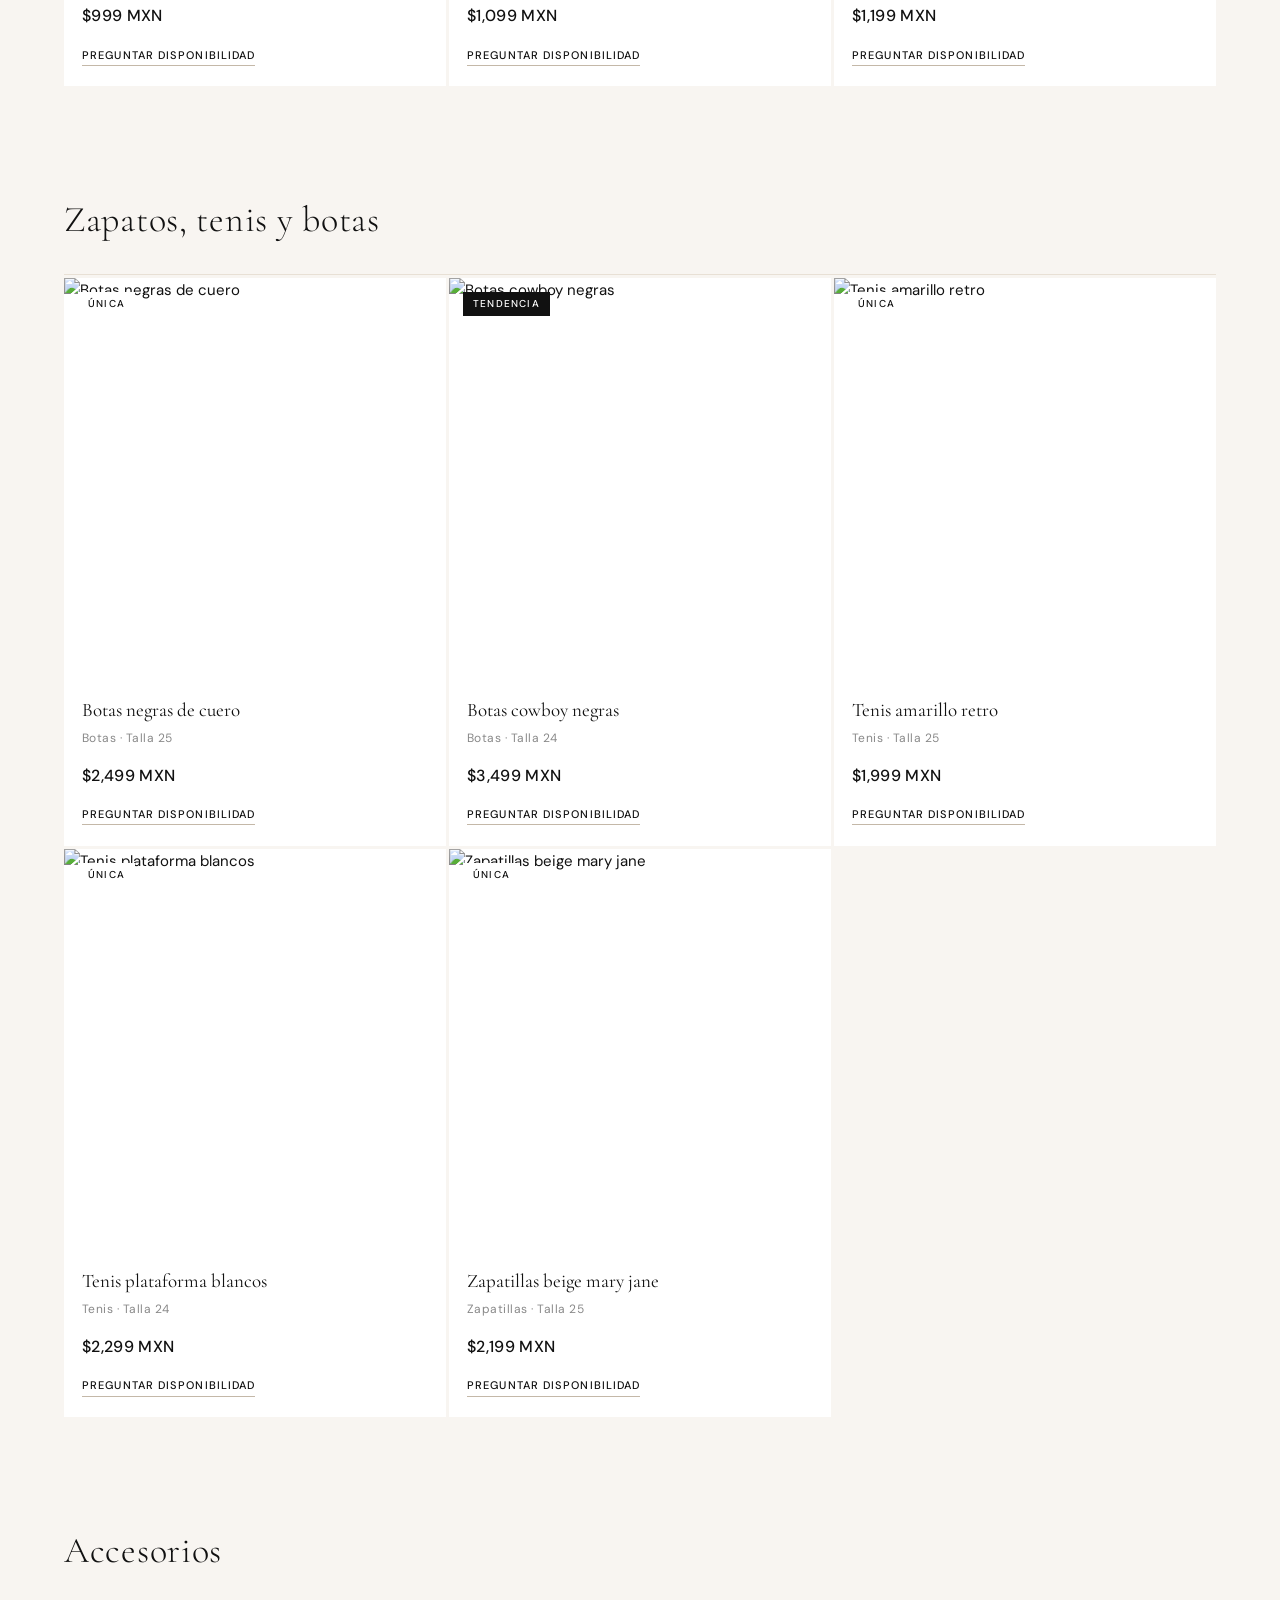
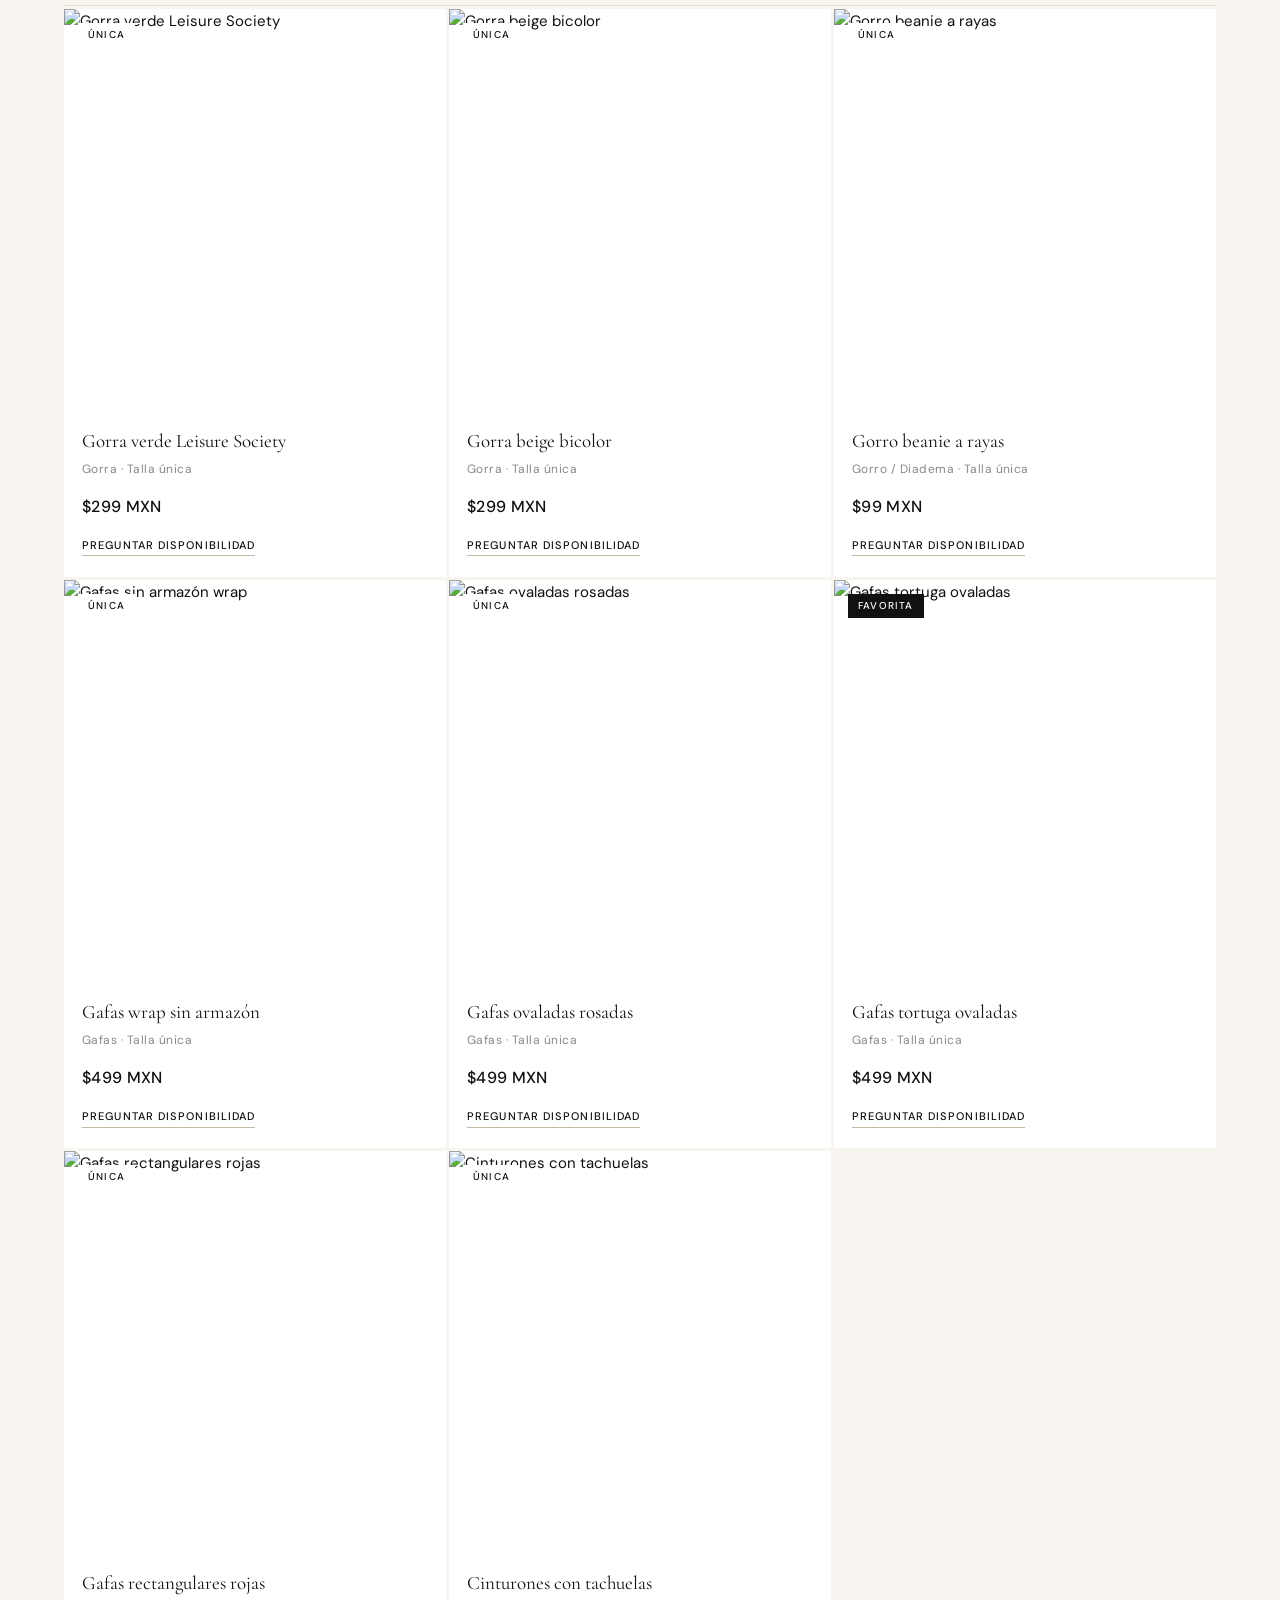
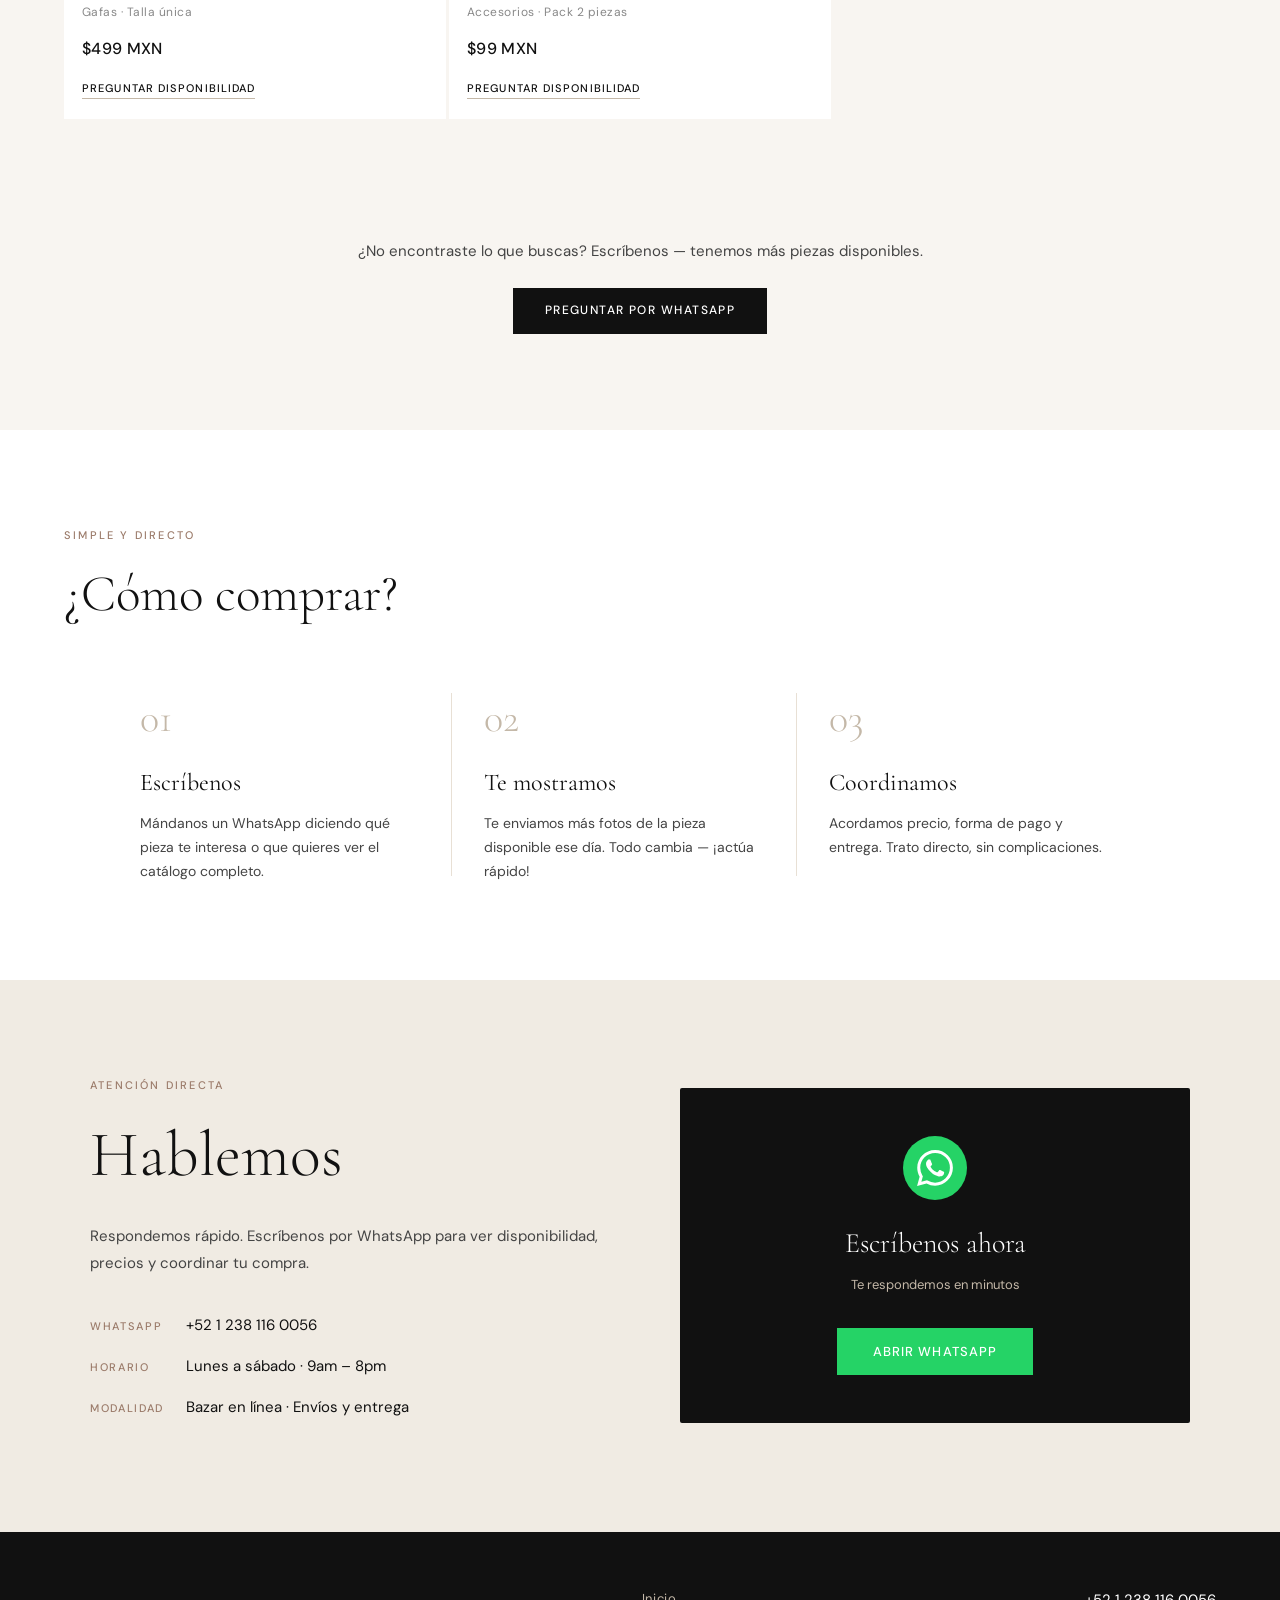
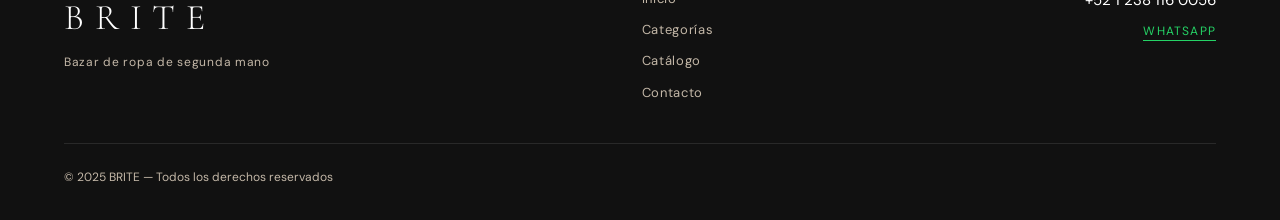
==== commit 3d9f8334: "Add files via upload" ====
--- a/index.html
+++ b/index.html
@@ -5,7 +5,7 @@
   <meta name="viewport" content="width=device-width, initial-scale=1.0">
   <title>BRITE — Bazar de Ropa</title>
   <link rel="preconnect" href="https://fonts.googleapis.com">
-  <link href="https://fonts.googleapis.com/css2?family=Cormorant+Garamond:ital,wght@0,300;0,400;0,600;1,300;1,400&family=DM+Sans:ital,wght@0,300;0,400;0,500;1,300&display=swap" rel="stylesheet">
+  <link href="https://fonts.googleapis.com/css2?family=Cormorant+Garamond:ital,wght@0,300;0,400;0,600;1,300;1,400&family=DM+Sans:wght@300;400;500&display=swap" rel="stylesheet">
   <link rel="stylesheet" href="estilo.css">
 </head>
 <body>
@@ -13,21 +13,15 @@
   <!-- ══ NAV ══ -->
   <header id="header">
     <nav class="nav-inner">
-      <div class="nav-left">
-        <button class="nav-menu-btn" onclick="toggleMenu()" aria-label="Menú">
-          <span></span><span></span>
-        </button>
-      </div>
+      <button class="nav-menu-btn" onclick="toggleMenu()" aria-label="Menú">
+        <span></span><span></span>
+      </button>
       <a class="nav-brand" href="#">BRITE</a>
-      <div class="nav-right">
-        <a class="nav-wa" href="https://wa.me/5212381160056?text=Hola%20BRITE%2C%20quiero%20ver%20el%20catálogo" target="_blank">
-          <svg width="18" height="18" viewBox="0 0 24 24" fill="currentColor"><path d="M17.472 14.382c-.297-.149-1.758-.867-2.03-.967-.273-.099-.471-.148-.67.15-.197.297-.767.966-.94 1.164-.173.199-.347.223-.644.075-.297-.15-1.255-.463-2.39-1.475-.883-.788-1.48-1.761-1.653-2.059-.173-.297-.018-.458.13-.606.134-.133.298-.347.446-.52.149-.174.198-.298.298-.497.099-.198.05-.371-.025-.52-.075-.149-.669-1.612-.916-2.207-.242-.579-.487-.5-.669-.51-.173-.008-.371-.01-.57-.01-.198 0-.52.074-.792.372-.272.297-1.04 1.016-1.04 2.479 0 1.462 1.065 2.875 1.213 3.074.149.198 2.096 3.2 5.077 4.487.709.306 1.262.489 1.694.625.712.227 1.36.195 1.871.118.571-.085 1.758-.719 2.006-1.413.248-.694.248-1.289.173-1.413-.074-.124-.272-.198-.57-.347m-5.421 7.403h-.004a9.87 9.87 0 01-5.031-1.378l-.361-.214-3.741.982.998-3.648-.235-.374a9.86 9.86 0 01-1.51-5.26c.001-5.45 4.436-9.884 9.888-9.884 2.64 0 5.122 1.03 6.988 2.898a9.825 9.825 0 012.893 6.994c-.003 5.45-4.437 9.884-9.885 9.884m8.413-18.297A11.815 11.815 0 0012.05 0C5.495 0 .16 5.335.157 11.892c0 2.096.547 4.142 1.588 5.945L.057 24l6.305-1.654a11.882 11.882 0 005.683 1.448h.005c6.554 0 11.89-5.335 11.893-11.893a11.821 11.821 0 00-3.48-8.413z"/></svg>
-          WhatsApp
-        </a>
-      </div>
+      <a class="nav-wa" href="https://wa.me/5212381160056?text=Hola%20BRITE%2C%20quiero%20ver%20el%20catálogo" target="_blank">
+        <svg width="16" height="16" viewBox="0 0 24 24" fill="currentColor"><path d="M17.472 14.382c-.297-.149-1.758-.867-2.03-.967-.273-.099-.471-.148-.67.15-.197.297-.767.966-.94 1.164-.173.199-.347.223-.644.075-.297-.15-1.255-.463-2.39-1.475-.883-.788-1.48-1.761-1.653-2.059-.173-.297-.018-.458.13-.606.134-.133.298-.347.446-.52.149-.174.198-.298.298-.497.099-.198.05-.371-.025-.52-.075-.149-.669-1.612-.916-2.207-.242-.579-.487-.5-.669-.51-.173-.008-.371-.01-.57-.01-.198 0-.52.074-.792.372-.272.297-1.04 1.016-1.04 2.479 0 1.462 1.065 2.875 1.213 3.074.149.198 2.096 3.2 5.077 4.487.709.306 1.262.489 1.694.625.712.227 1.36.195 1.871.118.571-.085 1.758-.719 2.006-1.413.248-.694.248-1.289.173-1.413-.074-.124-.272-.198-.57-.347m-5.421 7.403h-.004a9.87 9.87 0 01-5.031-1.378l-.361-.214-3.741.982.998-3.648-.235-.374a9.86 9.86 0 01-1.51-5.26c.001-5.45 4.436-9.884 9.888-9.884 2.64 0 5.122 1.03 6.988 2.898a9.825 9.825 0 012.893 6.994c-.003 5.45-4.437 9.884-9.885 9.884m8.413-18.297A11.815 11.815 0 0012.05 0C5.495 0 .16 5.335.157 11.892c0 2.096.547 4.142 1.588 5.945L.057 24l6.305-1.654a11.882 11.882 0 005.683 1.448h.005c6.554 0 11.89-5.335 11.893-11.893a11.821 11.821 0 00-3.48-8.413z"/></svg>
+        WhatsApp
+      </a>
     </nav>
-
-    <!-- Mobile menu -->
     <div class="mobile-menu" id="mobileMenu">
       <a href="#novedades" onclick="toggleMenu()">Novedades</a>
       <a href="#categorias" onclick="toggleMenu()">Categorías</a>
@@ -44,26 +38,22 @@
       <p class="hero-desc">Prendas seleccionadas con cuidado. Cada pieza es única — encuéntrala antes que alguien más.</p>
       <div class="hero-actions">
         <a class="btn-primary" href="https://wa.me/5212381160056?text=Hola%20BRITE%2C%20quiero%20ver%20las%20prendas%20disponibles" target="_blank">Ver catálogo</a>
-        <a class="btn-ghost" href="#categorias">Explorar</a>
+        <a class="btn-ghost" href="#catalogo">Explorar</a>
       </div>
     </div>
     <div class="hero-visual">
       <div class="hero-card hc1">
-        <div class="hero-card-img img-placeholder">
-          <span>Foto de prenda</span>
-        </div>
+        <img src="imgs/M_slide_woman_dresses_-1.jpg" alt="Vestido de rayas">
         <p class="hc-label">Vestido · Disponible</p>
       </div>
       <div class="hero-card hc2">
-        <div class="hero-card-img img-placeholder">
-          <span>Foto de prenda</span>
-        </div>
-        <p class="hc-label">Blusa · Disponible</p>
+        <img src="imgs/M_slide_woman_jeans_-1.jpg" alt="Jeans wide leg">
+        <p class="hc-label">Jeans · Disponible</p>
       </div>
     </div>
   </section>
 
-  <!-- ══ NOVEDADES BANNER ══ -->
+  <!-- ══ TICKER ══ -->
   <section class="ticker-wrap" id="novedades">
     <div class="ticker">
       <span>NOVEDADES · SEGUNDA MANO · PIEZAS ÚNICAS · MODA CONSCIENTE · PRECIOS ACCESIBLES · BRITE BAZAR · </span>
@@ -78,136 +68,409 @@
       <h2>Categorías</h2>
     </div>
     <div class="cat-grid">
-      <a class="cat-item" href="https://wa.me/5212381160056?text=Hola%20BRITE%2C%20me%20interesan%20los%20vestidos" target="_blank">
-        <div class="cat-img img-placeholder"><span>Vestidos</span></div>
-        <div class="cat-info">
-          <h3>Vestidos</h3>
-          <span class="cat-arrow">→</span>
-        </div>
-      </a>
-      <a class="cat-item" href="https://wa.me/5212381160056?text=Hola%20BRITE%2C%20me%20interesan%20los%20tops%20y%20blusas" target="_blank">
-        <div class="cat-img img-placeholder"><span>Tops</span></div>
-        <div class="cat-info">
-          <h3>Tops y blusas</h3>
-          <span class="cat-arrow">→</span>
-        </div>
-      </a>
-      <a class="cat-item" href="https://wa.me/5212381160056?text=Hola%20BRITE%2C%20me%20interesan%20los%20pantalones" target="_blank">
-        <div class="cat-img img-placeholder"><span>Pantalones</span></div>
-        <div class="cat-info">
-          <h3>Pantalones</h3>
-          <span class="cat-arrow">→</span>
-        </div>
-      </a>
-      <a class="cat-item" href="https://wa.me/5212381160056?text=Hola%20BRITE%2C%20me%20interesan%20los%20abrigos" target="_blank">
-        <div class="cat-img img-placeholder"><span>Abrigos</span></div>
-        <div class="cat-info">
-          <h3>Abrigos y chamarras</h3>
-          <span class="cat-arrow">→</span>
-        </div>
-      </a>
-      <a class="cat-item" href="https://wa.me/5212381160056?text=Hola%20BRITE%2C%20me%20interesan%20los%20accesorios" target="_blank">
-        <div class="cat-img img-placeholder"><span>Accesorios</span></div>
-        <div class="cat-info">
-          <h3>Accesorios</h3>
-          <span class="cat-arrow">→</span>
-        </div>
-      </a>
-      <a class="cat-item" href="https://wa.me/5212381160056?text=Hola%20BRITE%2C%20quiero%20ver%20todo%20el%20catálogo" target="_blank">
-        <div class="cat-img cat-all"><span>Ver todo →</span></div>
-        <div class="cat-info">
-          <h3>Todo el catálogo</h3>
-          <span class="cat-arrow">→</span>
-        </div>
+      <a class="cat-item" href="#vestidos">
+        <div class="cat-img"><img src="imgs/M_slide_woman_dresses_-1.jpg" alt="Vestidos"></div>
+        <div class="cat-info"><h3>Vestidos</h3><span class="cat-arrow">→</span></div>
+      </a>
+      <a class="cat-item" href="#blusas">
+        <div class="cat-img"><img src="imgs/01097741505-p.jpg" alt="Blusas y tops"></div>
+        <div class="cat-info"><h3>Blusas y tops</h3><span class="cat-arrow">→</span></div>
+      </a>
+      <a class="cat-item" href="#pantalones">
+        <div class="cat-img"><img src="imgs/M_slide_woman_jeans_-1.jpg" alt="Pantalones"></div>
+        <div class="cat-info"><h3>Pantalones</h3><span class="cat-arrow">→</span></div>
+      </a>
+      <a class="cat-item" href="#chamarras">
+        <div class="cat-img"><img src="imgs/01142200830-p.jpg" alt="Abrigos"></div>
+        <div class="cat-info"><h3>Abrigos y chamarras</h3><span class="cat-arrow">→</span></div>
+      </a>
+      <a class="cat-item" href="#zapatos">
+        <div class="cat-img"><img src="imgs/11004764040-a4o.jpg" alt="Zapatos"></div>
+        <div class="cat-info"><h3>Zapatos y botas</h3><span class="cat-arrow">→</span></div>
+      </a>
+      <a class="cat-item" href="#accesorios">
+        <div class="cat-img"><img src="imgs/00733702527-p.jpg" alt="Accesorios"></div>
+        <div class="cat-info"><h3>Accesorios</h3><span class="cat-arrow">→</span></div>
       </a>
     </div>
   </section>
 
-  <!-- ══ CATÁLOGO / GRID ══ -->
+  <!-- ══ CATÁLOGO ══ -->
   <section class="catalogo" id="catalogo">
     <div class="section-head">
       <p class="section-tag">Disponibles ahora</p>
-      <h2>Prendas destacadas</h2>
-    </div>
-
+      <h2>Catálogo</h2>
+    </div>
+
+    <!-- VESTIDOS -->
+    <div class="cat-section-title" id="vestidos">Vestidos</div>
     <div class="product-grid">
-
-      <div class="product-card">
-        <div class="product-img img-placeholder">
-          <span>Aquí va<br>foto de prenda</span>
-          <span class="badge">Única</span>
-        </div>
-        <div class="product-info">
-          <p class="product-name">Nombre de la prenda</p>
-          <p class="product-cat">Categoría · Talla</p>
-          <a class="product-btn" href="https://wa.me/5212381160056?text=Hola%20BRITE%2C%20me%20interesa%20esta%20prenda" target="_blank">Preguntar precio</a>
-        </div>
-      </div>
-
-      <div class="product-card">
-        <div class="product-img img-placeholder">
-          <span>Aquí va<br>foto de prenda</span>
-          <span class="badge">Única</span>
-        </div>
-        <div class="product-info">
-          <p class="product-name">Nombre de la prenda</p>
-          <p class="product-cat">Categoría · Talla</p>
-          <a class="product-btn" href="https://wa.me/5212381160056?text=Hola%20BRITE%2C%20me%20interesa%20esta%20prenda" target="_blank">Preguntar precio</a>
-        </div>
-      </div>
-
-      <div class="product-card">
-        <div class="product-img img-placeholder">
-          <span>Aquí va<br>foto de prenda</span>
-          <span class="badge">Única</span>
-        </div>
-        <div class="product-info">
-          <p class="product-name">Nombre de la prenda</p>
-          <p class="product-cat">Categoría · Talla</p>
-          <a class="product-btn" href="https://wa.me/5212381160056?text=Hola%20BRITE%2C%20me%20interesa%20esta%20prenda" target="_blank">Preguntar precio</a>
-        </div>
-      </div>
-
-      <div class="product-card">
-        <div class="product-img img-placeholder">
-          <span>Aquí va<br>foto de prenda</span>
-          <span class="badge">Única</span>
-        </div>
-        <div class="product-info">
-          <p class="product-name">Nombre de la prenda</p>
-          <p class="product-cat">Categoría · Talla</p>
-          <a class="product-btn" href="https://wa.me/5212381160056?text=Hola%20BRITE%2C%20me%20interesa%20esta%20prenda" target="_blank">Preguntar precio</a>
-        </div>
-      </div>
-
-      <div class="product-card product-card--wide">
-        <div class="product-img img-placeholder">
-          <span>Foto destacada</span>
+      <div class="product-card reveal">
+        <div class="product-img">
+          <img src="imgs/M_slide_woman_dresses_-1.jpg" alt="Vestido de rayas">
+          <span class="badge">Única</span>
+        </div>
+        <div class="product-info">
+          <p class="product-name">Vestido de rayas halter</p>
+          <p class="product-cat">Vestido · Talla S/M</p>
+          <p class="product-price">$349 MXN</p>
+          <a class="product-btn" href="https://wa.me/5212381160056?text=Hola%20BRITE%2C%20me%20interesa%20el%20vestido%20de%20rayas%20halter%20en%20%24349" target="_blank">Preguntar disponibilidad</a>
+        </div>
+      </div>
+      <div class="product-card reveal">
+        <div class="product-img">
+          <img src="imgs/01159741407-p.jpg" alt="Vestido cuadros azul">
+          <span class="badge">Única</span>
+        </div>
+        <div class="product-info">
+          <p class="product-name">Conjunto cuadros azul</p>
+          <p class="product-cat">Vestido · Talla M</p>
+          <p class="product-price">$329 MXN</p>
+          <a class="product-btn" href="https://wa.me/5212381160056?text=Hola%20BRITE%2C%20me%20interesa%20el%20conjunto%20cuadros%20azul%20en%20%24329" target="_blank">Preguntar disponibilidad</a>
+        </div>
+      </div>
+      <div class="product-card reveal">
+        <div class="product-img">
+          <img src="imgs/01159741711-p.jpg" alt="Conjunto cuadros verde">
+          <span class="badge">Única</span>
+        </div>
+        <div class="product-info">
+          <p class="product-name">Conjunto cuadros verde</p>
+          <p class="product-cat">Vestido · Talla S</p>
+          <p class="product-price">$349 MXN</p>
+          <a class="product-btn" href="https://wa.me/5212381160056?text=Hola%20BRITE%2C%20me%20interesa%20el%20conjunto%20cuadros%20verde%20en%20%24349" target="_blank">Preguntar disponibilidad</a>
+        </div>
+      </div>
+    </div>
+
+    <!-- BLUSAS Y TOPS -->
+    <div class="cat-section-title" id="blusas">Blusas y tops</div>
+    <div class="product-grid">
+      <div class="product-card reveal">
+        <div class="product-img">
+          <img src="imgs/01097741505-p.jpg" alt="Top de tirantes con pantalón">
+          <span class="badge">Única</span>
+        </div>
+        <div class="product-info">
+          <p class="product-name">Top corsé de tirantes</p>
+          <p class="product-cat">Blusa · Talla S</p>
+          <p class="product-price">$299 MXN</p>
+          <a class="product-btn" href="https://wa.me/5212381160056?text=Hola%20BRITE%2C%20me%20interesa%20el%20top%20corsé%20de%20tirantes%20en%20%24299" target="_blank">Preguntar disponibilidad</a>
+        </div>
+      </div>
+      <div class="product-card reveal product-card--wide">
+        <div class="product-img">
+          <img src="imgs/05111190812-p1.jpg" alt="Hoodie gris oversize">
           <span class="badge badge--dark">Nueva llegada</span>
         </div>
         <div class="product-info">
-          <p class="product-name">Nombre de la prenda</p>
-          <p class="product-cat">Categoría · Talla</p>
-          <a class="product-btn" href="https://wa.me/5212381160056?text=Hola%20BRITE%2C%20me%20interesa%20esta%20prenda" target="_blank">Preguntar precio</a>
-        </div>
-      </div>
-
-      <div class="product-card">
-        <div class="product-img img-placeholder">
-          <span>Aquí va<br>foto de prenda</span>
-          <span class="badge">Única</span>
-        </div>
-        <div class="product-info">
-          <p class="product-name">Nombre de la prenda</p>
-          <p class="product-cat">Categoría · Talla</p>
-          <a class="product-btn" href="https://wa.me/5212381160056?text=Hola%20BRITE%2C%20me%20interesa%20esta%20prenda" target="_blank">Preguntar precio</a>
-        </div>
-      </div>
-
+          <p class="product-name">Hoodie gris oversize</p>
+          <p class="product-cat">Chamarra / top · Talla M/L</p>
+          <p class="product-price">$349 MXN</p>
+          <a class="product-btn" href="https://wa.me/5212381160056?text=Hola%20BRITE%2C%20me%20interesa%20el%20hoodie%20gris%20oversize%20en%20%24349" target="_blank">Preguntar disponibilidad</a>
+        </div>
+      </div>
+    </div>
+
+    <!-- PANTALONES -->
+    <div class="cat-section-title" id="pantalones">Pantalones</div>
+    <div class="product-grid">
+      <div class="product-card reveal">
+        <div class="product-img">
+          <img src="imgs/M_slide_woman_jeans_-1.jpg" alt="Jeans wide leg">
+          <span class="badge">Única</span>
+        </div>
+        <div class="product-info">
+          <p class="product-name">Jeans wide leg azul claro</p>
+          <p class="product-cat">Pantalón · Talla 28</p>
+          <p class="product-price">$599 MXN</p>
+          <a class="product-btn" href="https://wa.me/5212381160056?text=Hola%20BRITE%2C%20me%20interesan%20los%20jeans%20wide%20leg%20en%20%24599" target="_blank">Preguntar disponibilidad</a>
+        </div>
+      </div>
+      <div class="product-card reveal">
+        <div class="product-img">
+          <img src="imgs/01209172700-a4o.jpg" alt="Pantalón cuadros café">
+          <span class="badge">Única</span>
+        </div>
+        <div class="product-info">
+          <p class="product-name">Pantalón cuadros con lazo</p>
+          <p class="product-cat">Pantalón · Talla M</p>
+          <p class="product-price">$699 MXN</p>
+          <a class="product-btn" href="https://wa.me/5212381160056?text=Hola%20BRITE%2C%20me%20interesa%20el%20pantalón%20cuadros%20con%20lazo%20en%20%24699" target="_blank">Preguntar disponibilidad</a>
+        </div>
+      </div>
+      <div class="product-card reveal">
+        <div class="product-img">
+          <img src="imgs/05112741800-a4o.jpg" alt="Pantalón negro acampanado">
+          <span class="badge">Única</span>
+        </div>
+        <div class="product-info">
+          <p class="product-name">Pantalón negro acampanado</p>
+          <p class="product-cat">Pantalón · Talla S/M</p>
+          <p class="product-price">$499 MXN</p>
+          <a class="product-btn" href="https://wa.me/5212381160056?text=Hola%20BRITE%2C%20me%20interesa%20el%20pantalón%20negro%20acampanado%20en%20%24499" target="_blank">Preguntar disponibilidad</a>
+        </div>
+      </div>
+      <div class="product-card reveal">
+        <div class="product-img">
+          <img src="imgs/08990184800-p.jpg" alt="Pantalón animal print">
+          <span class="badge badge--dark">Tendencia</span>
+        </div>
+        <div class="product-info">
+          <p class="product-name">Pantalón animal print</p>
+          <p class="product-cat">Pantalón · Talla M</p>
+          <p class="product-price">$799 MXN</p>
+          <a class="product-btn" href="https://wa.me/5212381160056?text=Hola%20BRITE%2C%20me%20interesa%20el%20pantalón%20animal%20print%20en%20%24799" target="_blank">Preguntar disponibilidad</a>
+        </div>
+      </div>
+    </div>
+
+    <!-- ABRIGOS Y CHAMARRAS -->
+    <div class="cat-section-title" id="chamarras">Abrigos y chamarras</div>
+    <div class="product-grid">
+      <div class="product-card reveal">
+        <div class="product-img">
+          <img src="imgs/01142200830-p.jpg" alt="Gabardina café ante">
+          <span class="badge">Única</span>
+        </div>
+        <div class="product-info">
+          <p class="product-name">Gabardina gamuza café</p>
+          <p class="product-cat">Abrigo · Talla M/L</p>
+          <p class="product-price">$1,299 MXN</p>
+          <a class="product-btn" href="https://wa.me/5212381160056?text=Hola%20BRITE%2C%20me%20interesa%20la%20gabardina%20gamuza%20café%20en%20%241299" target="_blank">Preguntar disponibilidad</a>
+        </div>
+      </div>
+      <div class="product-card reveal">
+        <div class="product-img">
+          <img src="imgs/01688006774-p.jpg" alt="Abrigo beige largo">
+          <span class="badge">Única</span>
+        </div>
+        <div class="product-info">
+          <p class="product-name">Abrigo largo beige</p>
+          <p class="product-cat">Abrigo · Talla M</p>
+          <p class="product-price">$1,499 MXN</p>
+          <a class="product-btn" href="https://wa.me/5212381160056?text=Hola%20BRITE%2C%20me%20interesa%20el%20abrigo%20largo%20beige%20en%20%241499" target="_blank">Preguntar disponibilidad</a>
+        </div>
+      </div>
+      <div class="product-card reveal">
+        <div class="product-img">
+          <img src="imgs/06637407830-p.jpg" alt="Chamarra peluche café">
+          <span class="badge badge--dark">Favorita</span>
+        </div>
+        <div class="product-info">
+          <p class="product-name">Chamarra peluche café</p>
+          <p class="product-cat">Chamarra · Talla M</p>
+          <p class="product-price">$1,599 MXN</p>
+          <a class="product-btn" href="https://wa.me/5212381160056?text=Hola%20BRITE%2C%20me%20interesa%20la%20chamarra%20peluche%20café%20en%20%241599" target="_blank">Preguntar disponibilidad</a>
+        </div>
+      </div>
+      <div class="product-card reveal">
+        <div class="product-img">
+          <img src="imgs/06891200800-p.jpg" alt="Abrigo negro oversized">
+          <span class="badge">Única</span>
+        </div>
+        <div class="product-info">
+          <p class="product-name">Abrigo negro oversized</p>
+          <p class="product-cat">Abrigo · Talla S/M</p>
+          <p class="product-price">$999 MXN</p>
+          <a class="product-btn" href="https://wa.me/5212381160056?text=Hola%20BRITE%2C%20me%20interesa%20el%20abrigo%20negro%20oversized%20en%20%24999" target="_blank">Preguntar disponibilidad</a>
+        </div>
+      </div>
+      <div class="product-card reveal">
+        <div class="product-img">
+          <img src="imgs/08995626606-p.jpg" alt="Chamarra denim azul">
+          <span class="badge">Única</span>
+        </div>
+        <div class="product-info">
+          <p class="product-name">Chamarra denim azul</p>
+          <p class="product-cat">Chamarra · Talla S</p>
+          <p class="product-price">$1,099 MXN</p>
+          <a class="product-btn" href="https://wa.me/5212381160056?text=Hola%20BRITE%2C%20me%20interesa%20la%20chamarra%20denim%20azul%20en%20%241099" target="_blank">Preguntar disponibilidad</a>
+        </div>
+      </div>
+      <div class="product-card reveal">
+        <div class="product-img">
+          <img src="imgs/09022668700-p.jpg" alt="Chamarra militar verde">
+          <span class="badge">Única</span>
+        </div>
+        <div class="product-info">
+          <p class="product-name">Chamarra militar verde</p>
+          <p class="product-cat">Chamarra · Talla M</p>
+          <p class="product-price">$1,199 MXN</p>
+          <a class="product-btn" href="https://wa.me/5212381160056?text=Hola%20BRITE%2C%20me%20interesa%20la%20chamarra%20militar%20verde%20en%20%241199" target="_blank">Preguntar disponibilidad</a>
+        </div>
+      </div>
+    </div>
+
+    <!-- ZAPATOS Y BOTAS -->
+    <div class="cat-section-title" id="zapatos">Zapatos, tenis y botas</div>
+    <div class="product-grid">
+      <div class="product-card reveal">
+        <div class="product-img">
+          <img src="imgs/11004764040-a4o.jpg" alt="Botas negras de cuero">
+          <span class="badge">Única</span>
+        </div>
+        <div class="product-info">
+          <p class="product-name">Botas negras de cuero</p>
+          <p class="product-cat">Botas · Talla 25</p>
+          <p class="product-price">$2,499 MXN</p>
+          <a class="product-btn" href="https://wa.me/5212381160056?text=Hola%20BRITE%2C%20me%20interesan%20las%20botas%20negras%20de%20cuero%20en%20%242499" target="_blank">Preguntar disponibilidad</a>
+        </div>
+      </div>
+      <div class="product-card reveal">
+        <div class="product-img">
+          <img src="imgs/12110664040-a4o.jpg" alt="Botas cowboy negras">
+          <span class="badge badge--dark">Tendencia</span>
+        </div>
+        <div class="product-info">
+          <p class="product-name">Botas cowboy negras</p>
+          <p class="product-cat">Botas · Talla 24</p>
+          <p class="product-price">$3,499 MXN</p>
+          <a class="product-btn" href="https://wa.me/5212381160056?text=Hola%20BRITE%2C%20me%20interesan%20las%20botas%20cowboy%20negras%20en%20%243499" target="_blank">Preguntar disponibilidad</a>
+        </div>
+      </div>
+      <div class="product-card reveal">
+        <div class="product-img">
+          <img src="imgs/11424764202-a4o.jpg" alt="Tenis amarillo retro">
+          <span class="badge">Única</span>
+        </div>
+        <div class="product-info">
+          <p class="product-name">Tenis amarillo retro</p>
+          <p class="product-cat">Tenis · Talla 25</p>
+          <p class="product-price">$1,999 MXN</p>
+          <a class="product-btn" href="https://wa.me/5212381160056?text=Hola%20BRITE%2C%20me%20interesan%20los%20tenis%20amarillo%20retro%20en%20%241999" target="_blank">Preguntar disponibilidad</a>
+        </div>
+      </div>
+      <div class="product-card reveal">
+        <div class="product-img">
+          <img src="imgs/11502764001-a4o.jpg" alt="Tenis plataforma blancos">
+          <span class="badge">Única</span>
+        </div>
+        <div class="product-info">
+          <p class="product-name">Tenis plataforma blancos</p>
+          <p class="product-cat">Tenis · Talla 24</p>
+          <p class="product-price">$2,299 MXN</p>
+          <a class="product-btn" href="https://wa.me/5212381160056?text=Hola%20BRITE%2C%20me%20interesan%20los%20tenis%20plataforma%20blancos%20en%20%242299" target="_blank">Preguntar disponibilidad</a>
+        </div>
+      </div>
+      <div class="product-card reveal">
+        <div class="product-img">
+          <img src="imgs/11542764107-g.jpg" alt="Zapatillas beige mary jane">
+          <span class="badge">Única</span>
+        </div>
+        <div class="product-info">
+          <p class="product-name">Zapatillas beige mary jane</p>
+          <p class="product-cat">Zapatillas · Talla 25</p>
+          <p class="product-price">$2,199 MXN</p>
+          <a class="product-btn" href="https://wa.me/5212381160056?text=Hola%20BRITE%2C%20me%20interesan%20las%20zapatillas%20beige%20en%20%242199" target="_blank">Preguntar disponibilidad</a>
+        </div>
+      </div>
+    </div>
+
+    <!-- ACCESORIOS -->
+    <div class="cat-section-title" id="accesorios">Accesorios</div>
+    <div class="product-grid">
+      <div class="product-card reveal">
+        <div class="product-img">
+          <img src="imgs/00733702527-p.jpg" alt="Gorra verde Leisure Society">
+          <span class="badge">Única</span>
+        </div>
+        <div class="product-info">
+          <p class="product-name">Gorra verde Leisure Society</p>
+          <p class="product-cat">Gorra · Talla única</p>
+          <p class="product-price">$299 MXN</p>
+          <a class="product-btn" href="https://wa.me/5212381160056?text=Hola%20BRITE%2C%20me%20interesa%20la%20gorra%20verde%20en%20%24299" target="_blank">Preguntar disponibilidad</a>
+        </div>
+      </div>
+      <div class="product-card reveal">
+        <div class="product-img">
+          <img src="imgs/00863668712-a4o.jpg" alt="Gorra beige bicolor">
+          <span class="badge">Única</span>
+        </div>
+        <div class="product-info">
+          <p class="product-name">Gorra beige bicolor</p>
+          <p class="product-cat">Gorra · Talla única</p>
+          <p class="product-price">$299 MXN</p>
+          <a class="product-btn" href="https://wa.me/5212381160056?text=Hola%20BRITE%2C%20me%20interesa%20la%20gorra%20beige%20bicolor%20en%20%24299" target="_blank">Preguntar disponibilidad</a>
+        </div>
+      </div>
+      <div class="product-card reveal">
+        <div class="product-img">
+          <img src="imgs/00566196319-p.jpg" alt="Gorro beanie a rayas">
+          <span class="badge">Única</span>
+        </div>
+        <div class="product-info">
+          <p class="product-name">Gorro beanie a rayas</p>
+          <p class="product-cat">Gorro / Diadema · Talla única</p>
+          <p class="product-price">$99 MXN</p>
+          <a class="product-btn" href="https://wa.me/5212381160056?text=Hola%20BRITE%2C%20me%20interesa%20el%20gorro%20beanie%20a%20rayas%20en%20%2499" target="_blank">Preguntar disponibilidad</a>
+        </div>
+      </div>
+      <div class="product-card reveal">
+        <div class="product-img">
+          <img src="imgs/00702668700-p.jpg" alt="Gafas sin armazón wrap">
+          <span class="badge">Única</span>
+        </div>
+        <div class="product-info">
+          <p class="product-name">Gafas wrap sin armazón</p>
+          <p class="product-cat">Gafas · Talla única</p>
+          <p class="product-price">$499 MXN</p>
+          <a class="product-btn" href="https://wa.me/5212381160056?text=Hola%20BRITE%2C%20me%20interesan%20las%20gafas%20wrap%20en%20%24499" target="_blank">Preguntar disponibilidad</a>
+        </div>
+      </div>
+      <div class="product-card reveal">
+        <div class="product-img">
+          <img src="imgs/00703668902-a4o.jpg" alt="Gafas ovaladas rosadas">
+          <span class="badge">Única</span>
+        </div>
+        <div class="product-info">
+          <p class="product-name">Gafas ovaladas rosadas</p>
+          <p class="product-cat">Gafas · Talla única</p>
+          <p class="product-price">$499 MXN</p>
+          <a class="product-btn" href="https://wa.me/5212381160056?text=Hola%20BRITE%2C%20me%20interesan%20las%20gafas%20ovaladas%20rosadas%20en%20%24499" target="_blank">Preguntar disponibilidad</a>
+        </div>
+      </div>
+      <div class="product-card reveal">
+        <div class="product-img">
+          <img src="imgs/04245023700-p.jpg" alt="Gafas tortuga ovaladas">
+          <span class="badge badge--dark">Favorita</span>
+        </div>
+        <div class="product-info">
+          <p class="product-name">Gafas tortuga ovaladas</p>
+          <p class="product-cat">Gafas · Talla única</p>
+          <p class="product-price">$499 MXN</p>
+          <a class="product-btn" href="https://wa.me/5212381160056?text=Hola%20BRITE%2C%20me%20interesan%20las%20gafas%20tortuga%20ovaladas%20en%20%24499" target="_blank">Preguntar disponibilidad</a>
+        </div>
+      </div>
+      <div class="product-card reveal">
+        <div class="product-img">
+          <img src="imgs/04303023605-p.jpg" alt="Gafas rectangulares rojas">
+          <span class="badge">Única</span>
+        </div>
+        <div class="product-info">
+          <p class="product-name">Gafas rectangulares rojas</p>
+          <p class="product-cat">Gafas · Talla única</p>
+          <p class="product-price">$499 MXN</p>
+          <a class="product-btn" href="https://wa.me/5212381160056?text=Hola%20BRITE%2C%20me%20interesan%20las%20gafas%20rectangulares%20rojas%20en%20%24499" target="_blank">Preguntar disponibilidad</a>
+        </div>
+      </div>
+      <div class="product-card reveal">
+        <div class="product-img">
+          <img src="imgs/09552362802-a4o.jpg" alt="Cinturones con tachuelas">
+          <span class="badge">Única</span>
+        </div>
+        <div class="product-info">
+          <p class="product-name">Cinturones con tachuelas</p>
+          <p class="product-cat">Accesorios · Pack 2 piezas</p>
+          <p class="product-price">$99 MXN</p>
+          <a class="product-btn" href="https://wa.me/5212381160056?text=Hola%20BRITE%2C%20me%20interesan%20los%20cinturones%20con%20tachuelas%20en%20%2499" target="_blank">Preguntar disponibilidad</a>
+        </div>
+      </div>
     </div>
 
     <div class="catalogo-cta">
-      <a class="btn-primary" href="https://wa.me/5212381160056?text=Hola%20BRITE%2C%20quiero%20ver%20todo%20el%20catálogo%20disponible" target="_blank">Ver todo en WhatsApp</a>
+      <p>¿No encontraste lo que buscas? Escríbenos — tenemos más piezas disponibles.</p>
+      <a class="btn-primary" href="https://wa.me/5212381160056?text=Hola%20BRITE%2C%20busco%20una%20prenda%20específica%2C%20¿tienen%20disponible%3F" target="_blank">Preguntar por WhatsApp</a>
     </div>
   </section>
 
@@ -218,22 +481,22 @@
       <h2>¿Cómo comprar?</h2>
     </div>
     <div class="como-steps">
-      <div class="step">
+      <div class="step reveal">
         <span class="step-num">01</span>
         <h3>Escríbenos</h3>
-        <p>Mándanos un mensaje por WhatsApp diciendo qué tipo de prenda buscas o que quieres ver el catálogo completo.</p>
+        <p>Mándanos un WhatsApp diciendo qué pieza te interesa o que quieres ver el catálogo completo.</p>
       </div>
       <div class="step-line"></div>
-      <div class="step">
+      <div class="step reveal">
         <span class="step-num">02</span>
         <h3>Te mostramos</h3>
-        <p>Te enviamos fotos de lo disponible ese día. Todo es segunda mano, así que las piezas cambian constantemente.</p>
+        <p>Te enviamos más fotos de la pieza disponible ese día. Todo cambia — ¡actúa rápido!</p>
       </div>
       <div class="step-line"></div>
-      <div class="step">
+      <div class="step reveal">
         <span class="step-num">03</span>
         <h3>Coordinamos</h3>
-        <p>Acordamos precio, forma de pago y entrega. Rápido, sin complicaciones, trato directo.</p>
+        <p>Acordamos precio, forma de pago y entrega. Trato directo, sin complicaciones.</p>
       </div>
     </div>
   </section>
@@ -265,7 +528,7 @@
           </div>
           <p class="wa-title">Escríbenos ahora</p>
           <p class="wa-sub">Te respondemos en minutos</p>
-          <a class="btn-wa" href="https://wa.me/5212381160056?text=Hola%20BRITE%2C%20quiero%20ver%20el%20catálogo%20de%20ropa" target="_blank">Abrir WhatsApp</a>
+          <a class="btn-wa" href="https://wa.me/5212381160056?text=Hola%20BRITE%2C%20quiero%20ver%20el%20catálogo" target="_blank">Abrir WhatsApp</a>
         </div>
       </div>
     </div>
@@ -294,7 +557,7 @@
     </div>
   </footer>
 
-  <!-- WhatsApp flotante -->
+  <!-- WA flotante -->
   <a class="wa-float" href="https://wa.me/5212381160056?text=Hola%20BRITE%2C%20quiero%20ver%20el%20catálogo" target="_blank" aria-label="WhatsApp">
     <svg width="26" height="26" viewBox="0 0 24 24" fill="white"><path d="M17.472 14.382c-.297-.149-1.758-.867-2.03-.967-.273-.099-.471-.148-.67.15-.197.297-.767.966-.94 1.164-.173.199-.347.223-.644.075-.297-.15-1.255-.463-2.39-1.475-.883-.788-1.48-1.761-1.653-2.059-.173-.297-.018-.458.13-.606.134-.133.298-.347.446-.52.149-.174.198-.298.298-.497.099-.198.05-.371-.025-.52-.075-.149-.669-1.612-.916-2.207-.242-.579-.487-.5-.669-.51-.173-.008-.371-.01-.57-.01-.198 0-.52.074-.792.372-.272.297-1.04 1.016-1.04 2.479 0 1.462 1.065 2.875 1.213 3.074.149.198 2.096 3.2 5.077 4.487.709.306 1.262.489 1.694.625.712.227 1.36.195 1.871.118.571-.085 1.758-.719 2.006-1.413.248-.694.248-1.289.173-1.413-.074-.124-.272-.198-.57-.347m-5.421 7.403h-.004a9.87 9.87 0 01-5.031-1.378l-.361-.214-3.741.982.998-3.648-.235-.374a9.86 9.86 0 01-1.51-5.26c.001-5.45 4.436-9.884 9.888-9.884 2.64 0 5.122 1.03 6.988 2.898a9.825 9.825 0 012.893 6.994c-.003 5.45-4.437 9.884-9.885 9.884m8.413-18.297A11.815 11.815 0 0012.05 0C5.495 0 .16 5.335.157 11.892c0 2.096.547 4.142 1.588 5.945L.057 24l6.305-1.654a11.882 11.882 0 005.683 1.448h.005c6.554 0 11.89-5.335 11.893-11.893a11.821 11.821 0 00-3.48-8.413z"/></svg>
   </a>
--- a/estilo.css
+++ b/estilo.css
@@ -428,3 +428,71 @@
   .categorias, .catalogo, .como, .contacto { padding-left: 20px; padding-right: 20px; }
   footer { padding: 40px 20px 20px; }
 }
+
+/* ══ CATEGORÍA TÍTULO ══ */
+.cat-section-title {
+  font-family: var(--font-display);
+  font-size: clamp(26px, 3vw, 36px);
+  font-weight: 300;
+  color: var(--ink);
+  padding: 48px 0 24px;
+  border-bottom: 1px solid var(--taupe-light);
+  margin-bottom: 3px;
+  letter-spacing: 0.02em;
+}
+
+/* ══ PRECIO ══ */
+.product-price {
+  font-size: 16px;
+  font-weight: 500;
+  color: var(--ink);
+  margin-bottom: 12px;
+  letter-spacing: 0.02em;
+}
+
+/* ══ CATÁLOGO CTA ══ */
+.catalogo-cta {
+  text-align: center;
+  padding-top: 64px;
+}
+.catalogo-cta p {
+  font-size: 15px;
+  color: var(--ink-mid);
+  margin-bottom: 24px;
+}
+
+/* ══ HERO IMG FIT ══ */
+.hero-card img {
+  width: 100%;
+  height: 100%;
+  object-fit: cover;
+  display: block;
+}
+.hero-card {
+  display: flex;
+  flex-direction: column;
+  gap: 8px;
+  overflow: hidden;
+}
+.hero-card-img, .hero-card > img {
+  flex: 1;
+  min-height: 0;
+}
+.hc1 { height: 340px; }
+.hc2 { height: 340px; margin-top: 48px; }
+
+/* ══ CAT IMG FIT ══ */
+.cat-img img {
+  width: 100%;
+  height: 100%;
+  object-fit: cover;
+  display: block;
+}
+
+/* ══ PRODUCT IMG FIT ══ */
+.product-img img {
+  width: 100%;
+  height: 100%;
+  object-fit: cover;
+  display: block;
+}
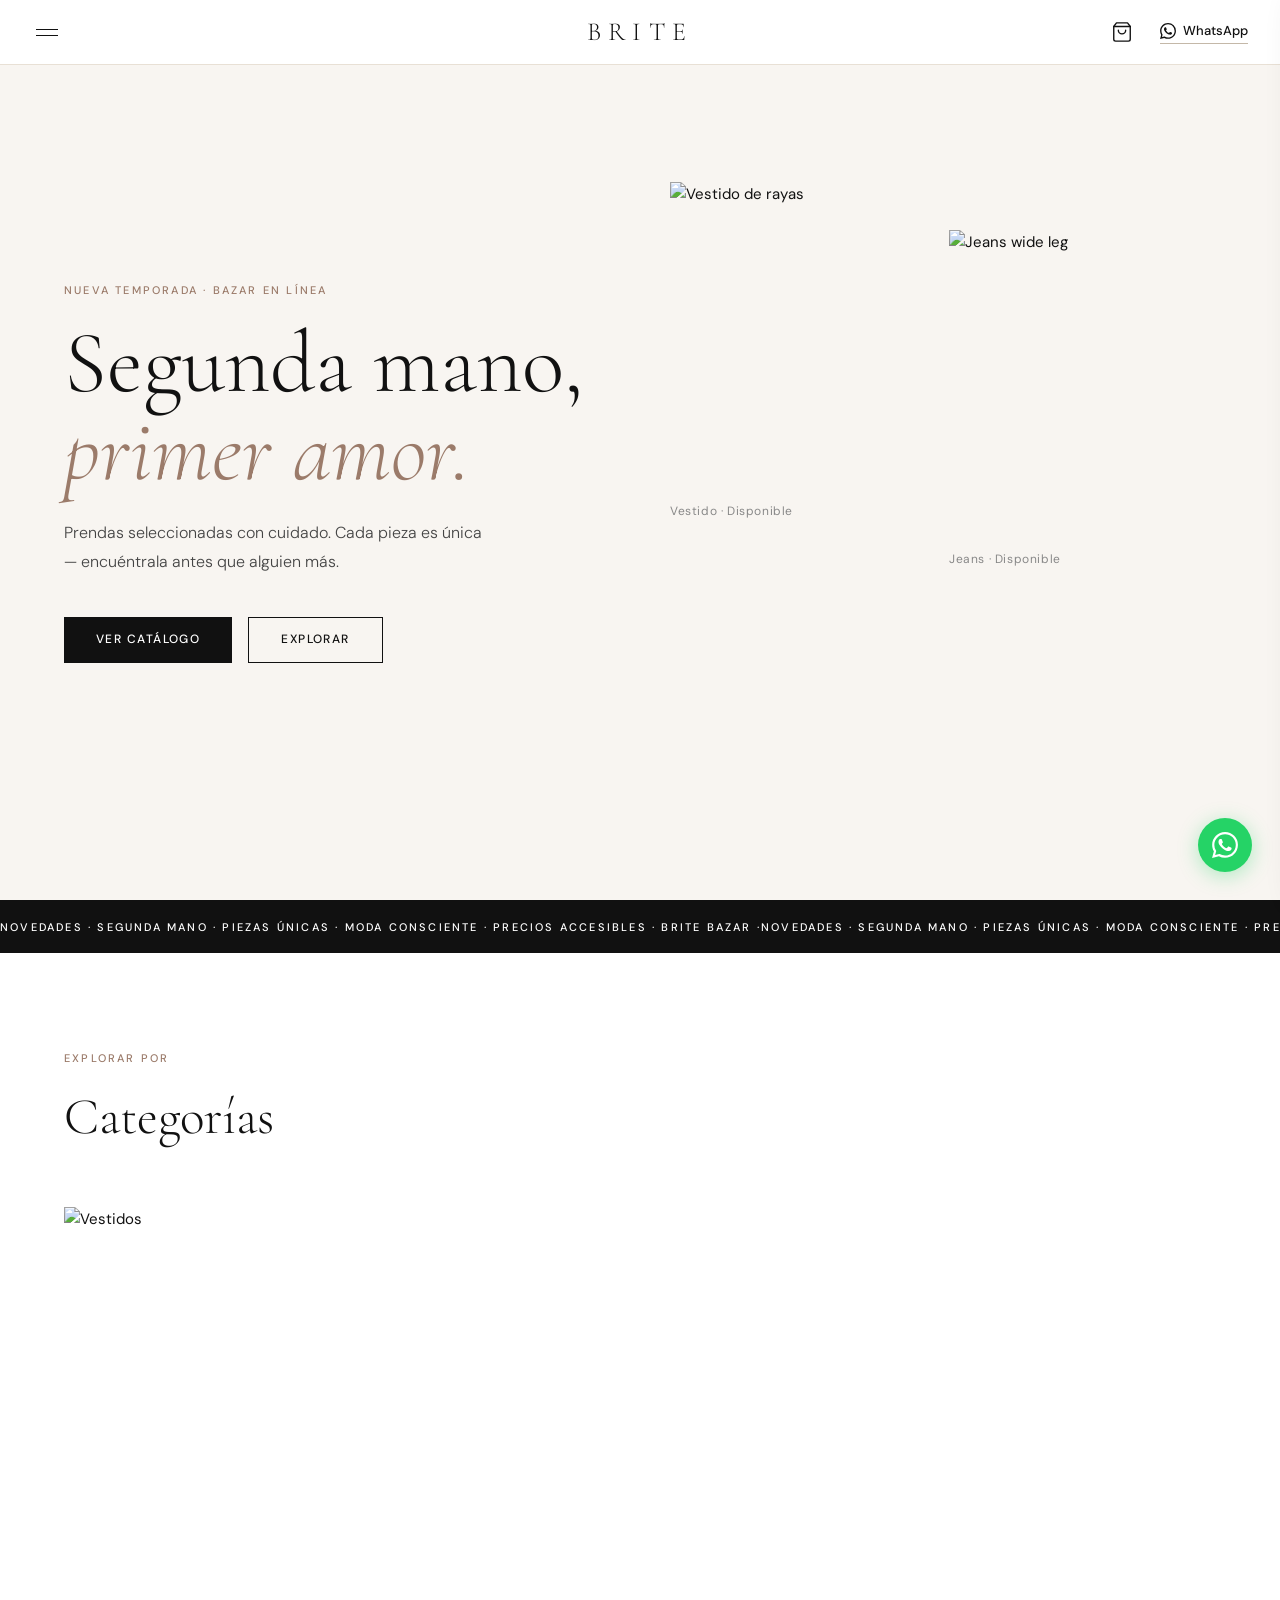
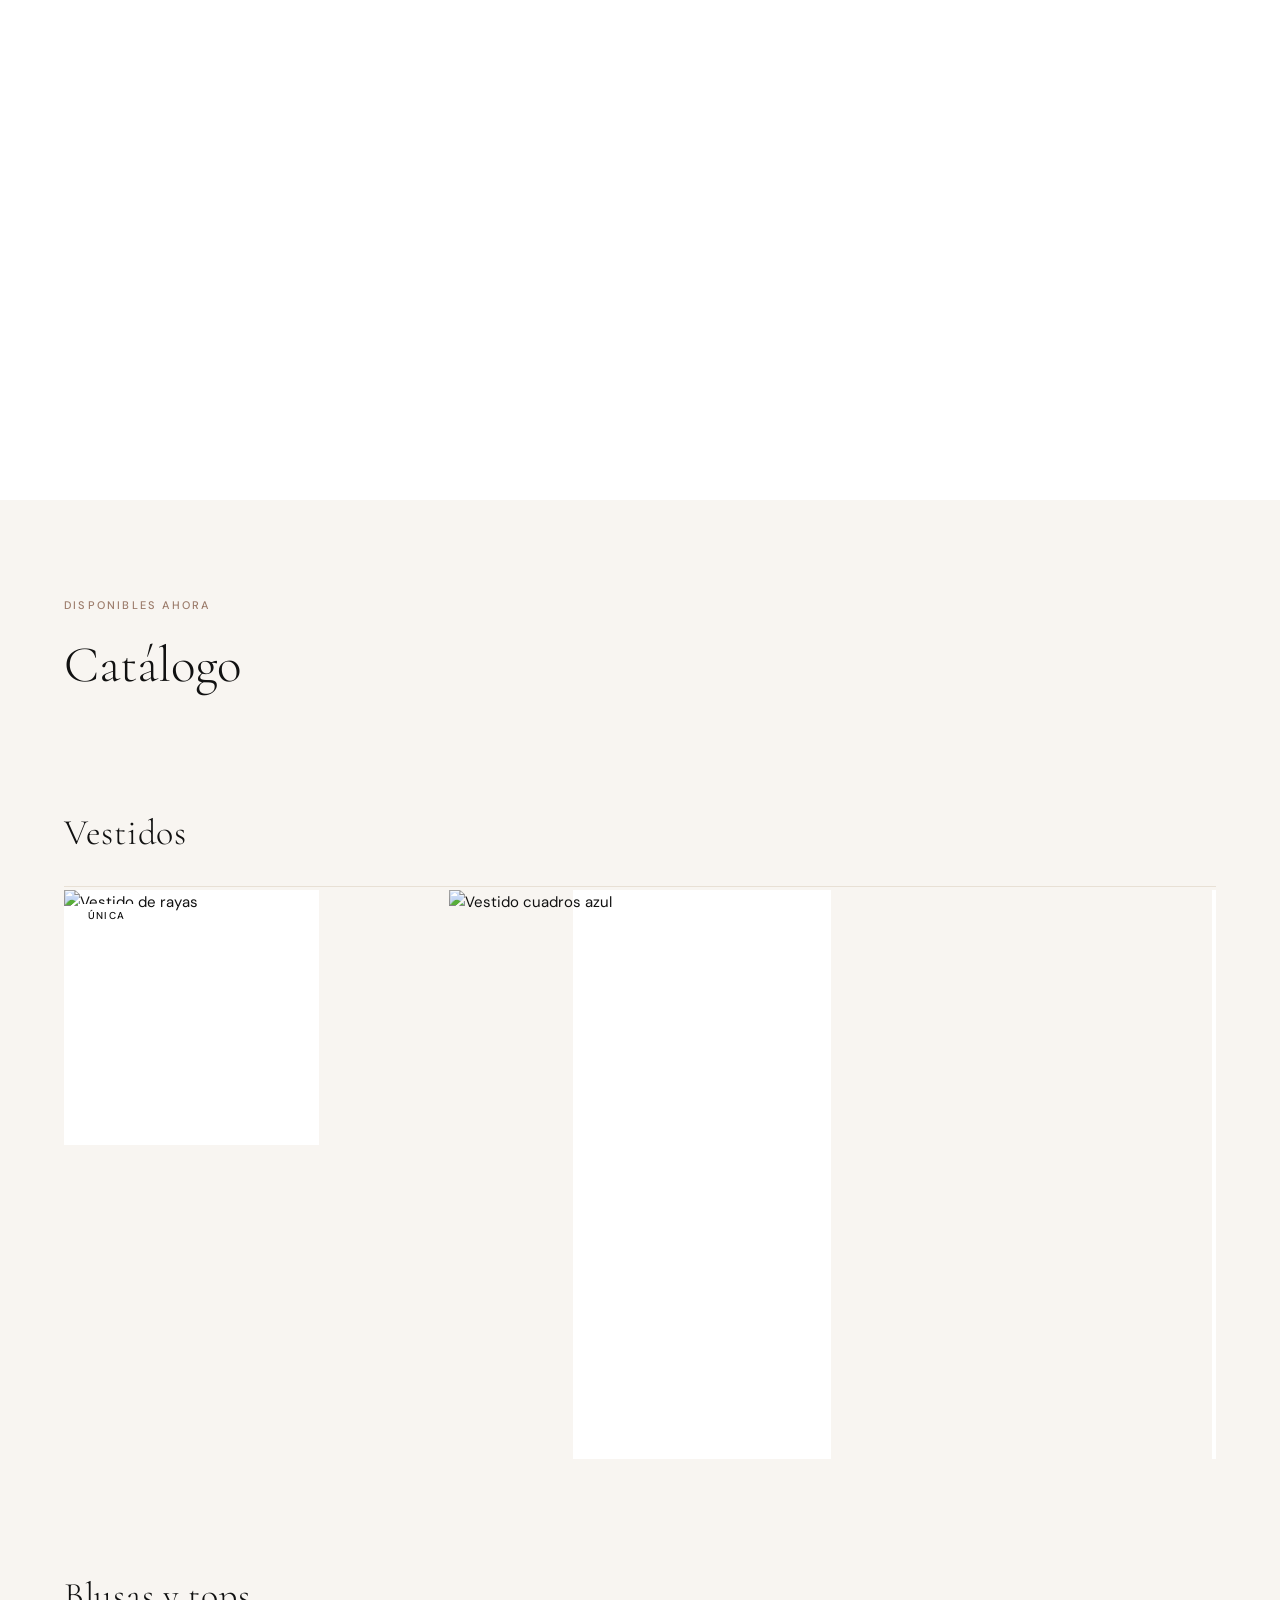
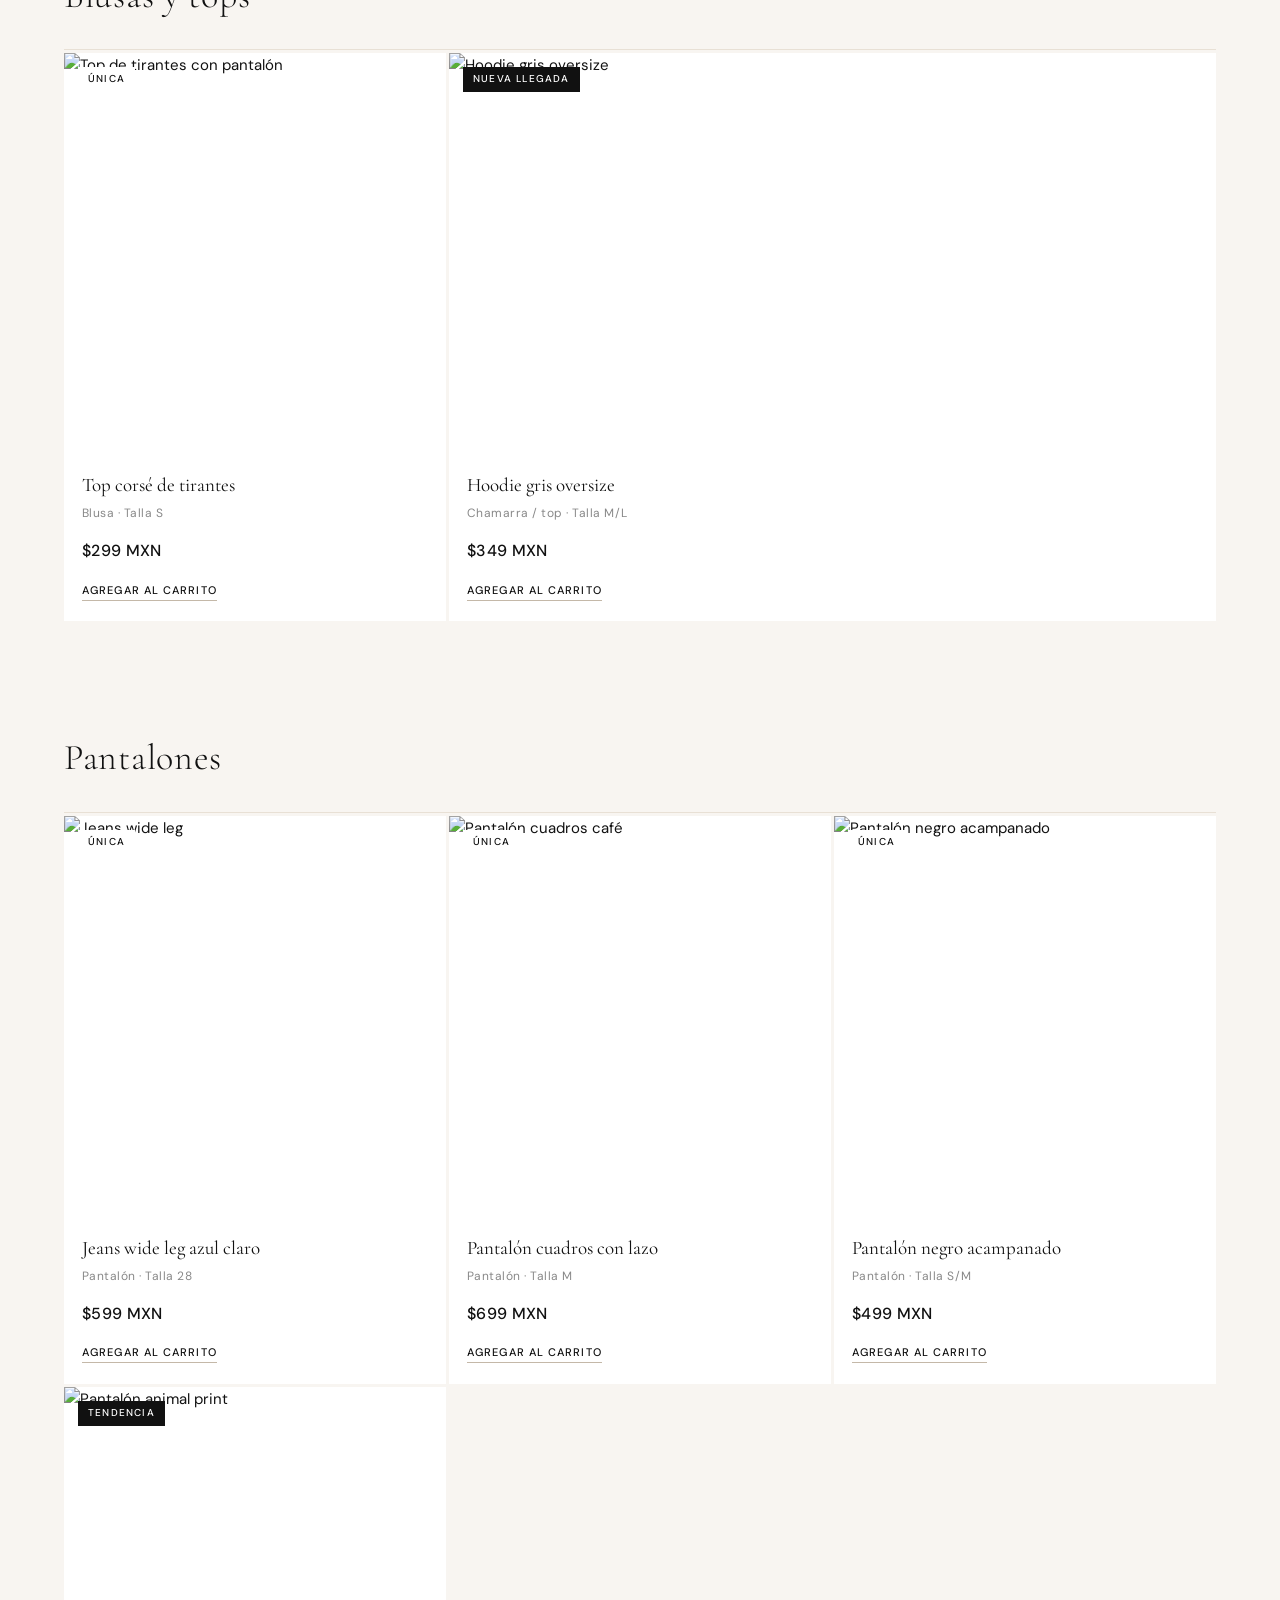
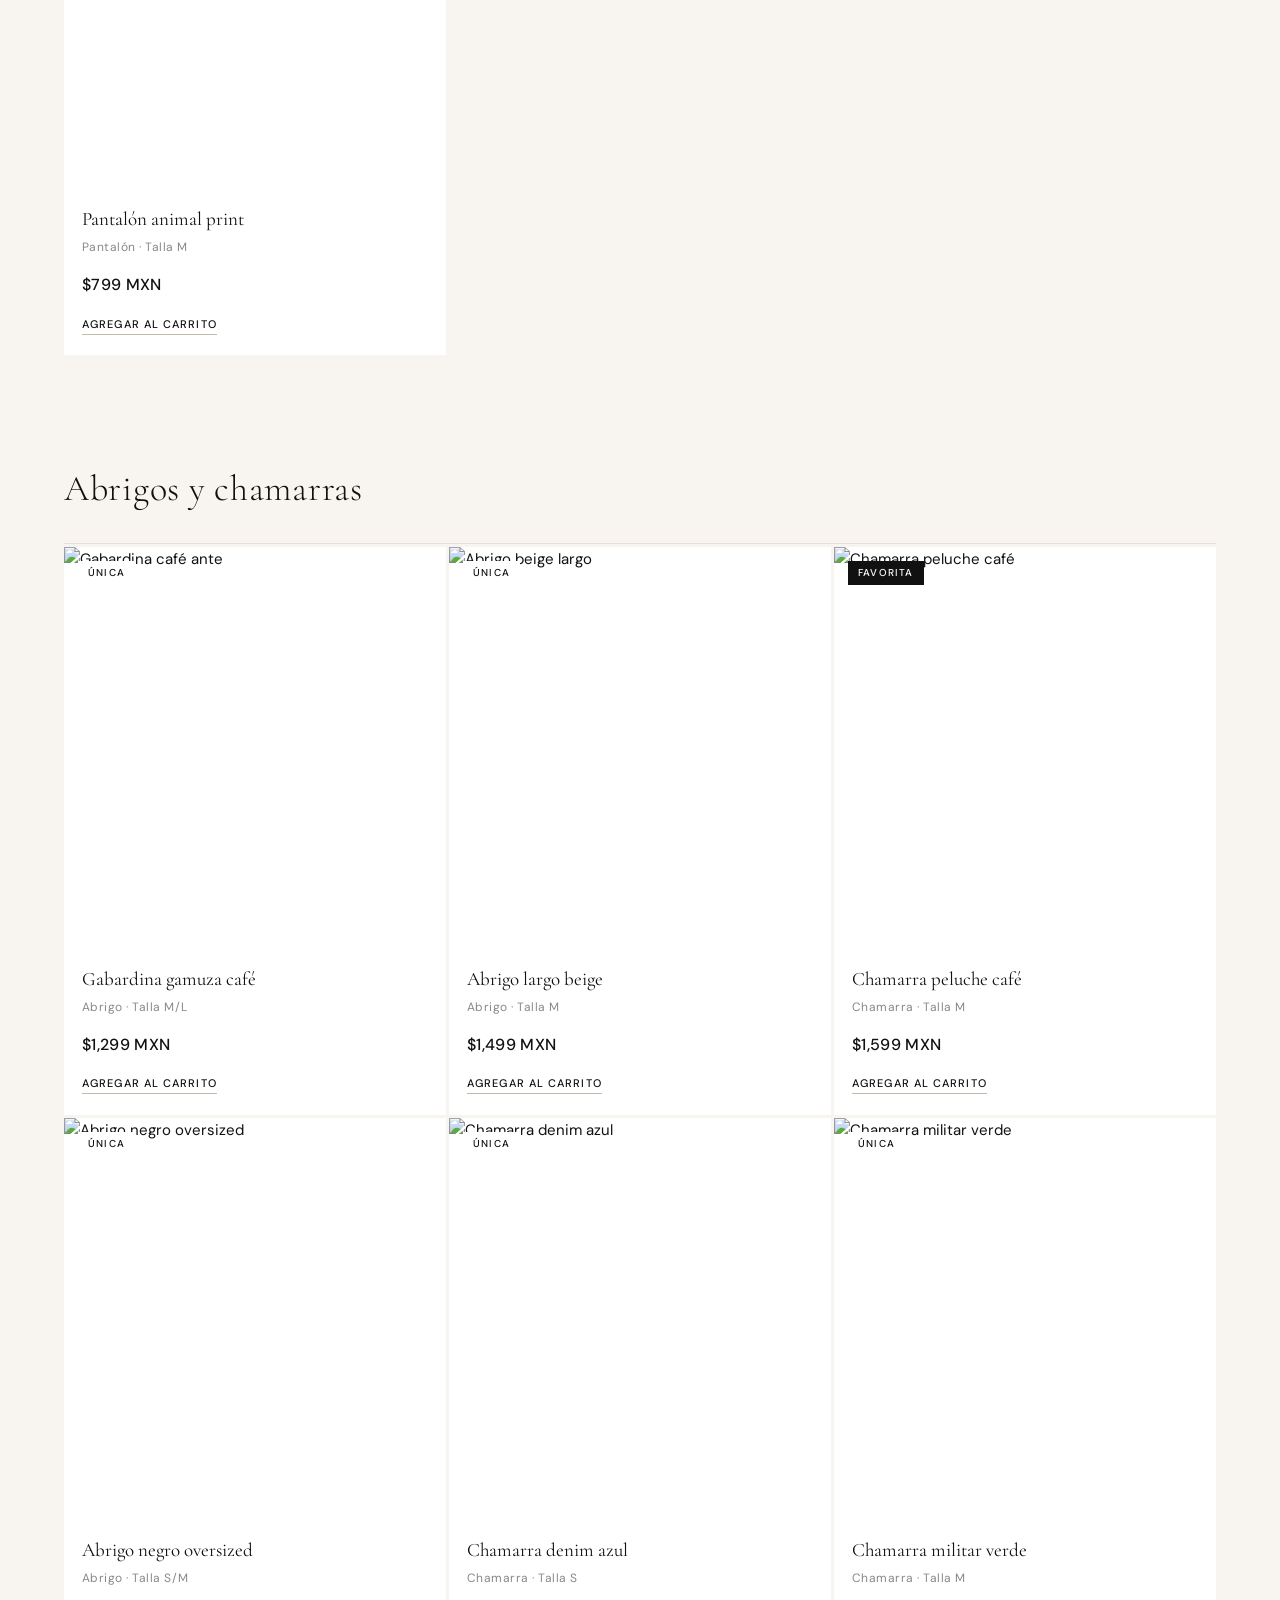
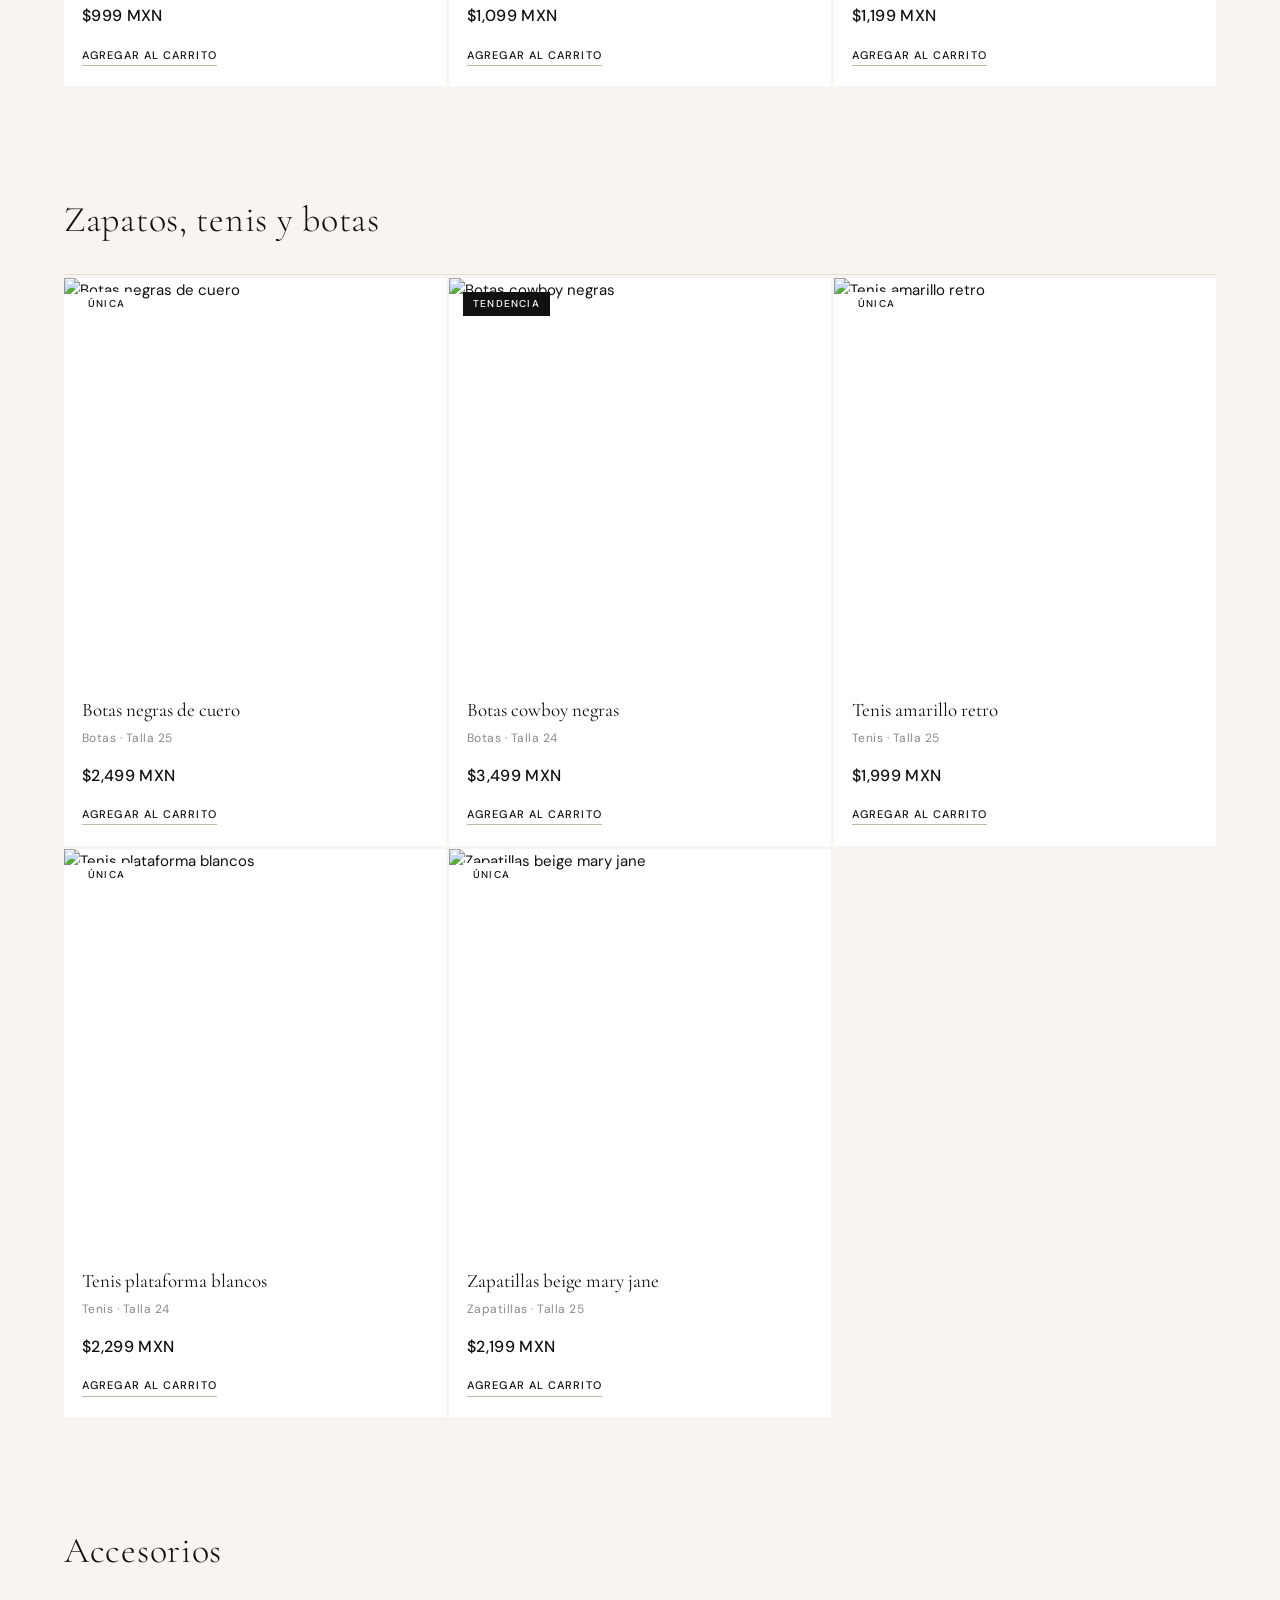
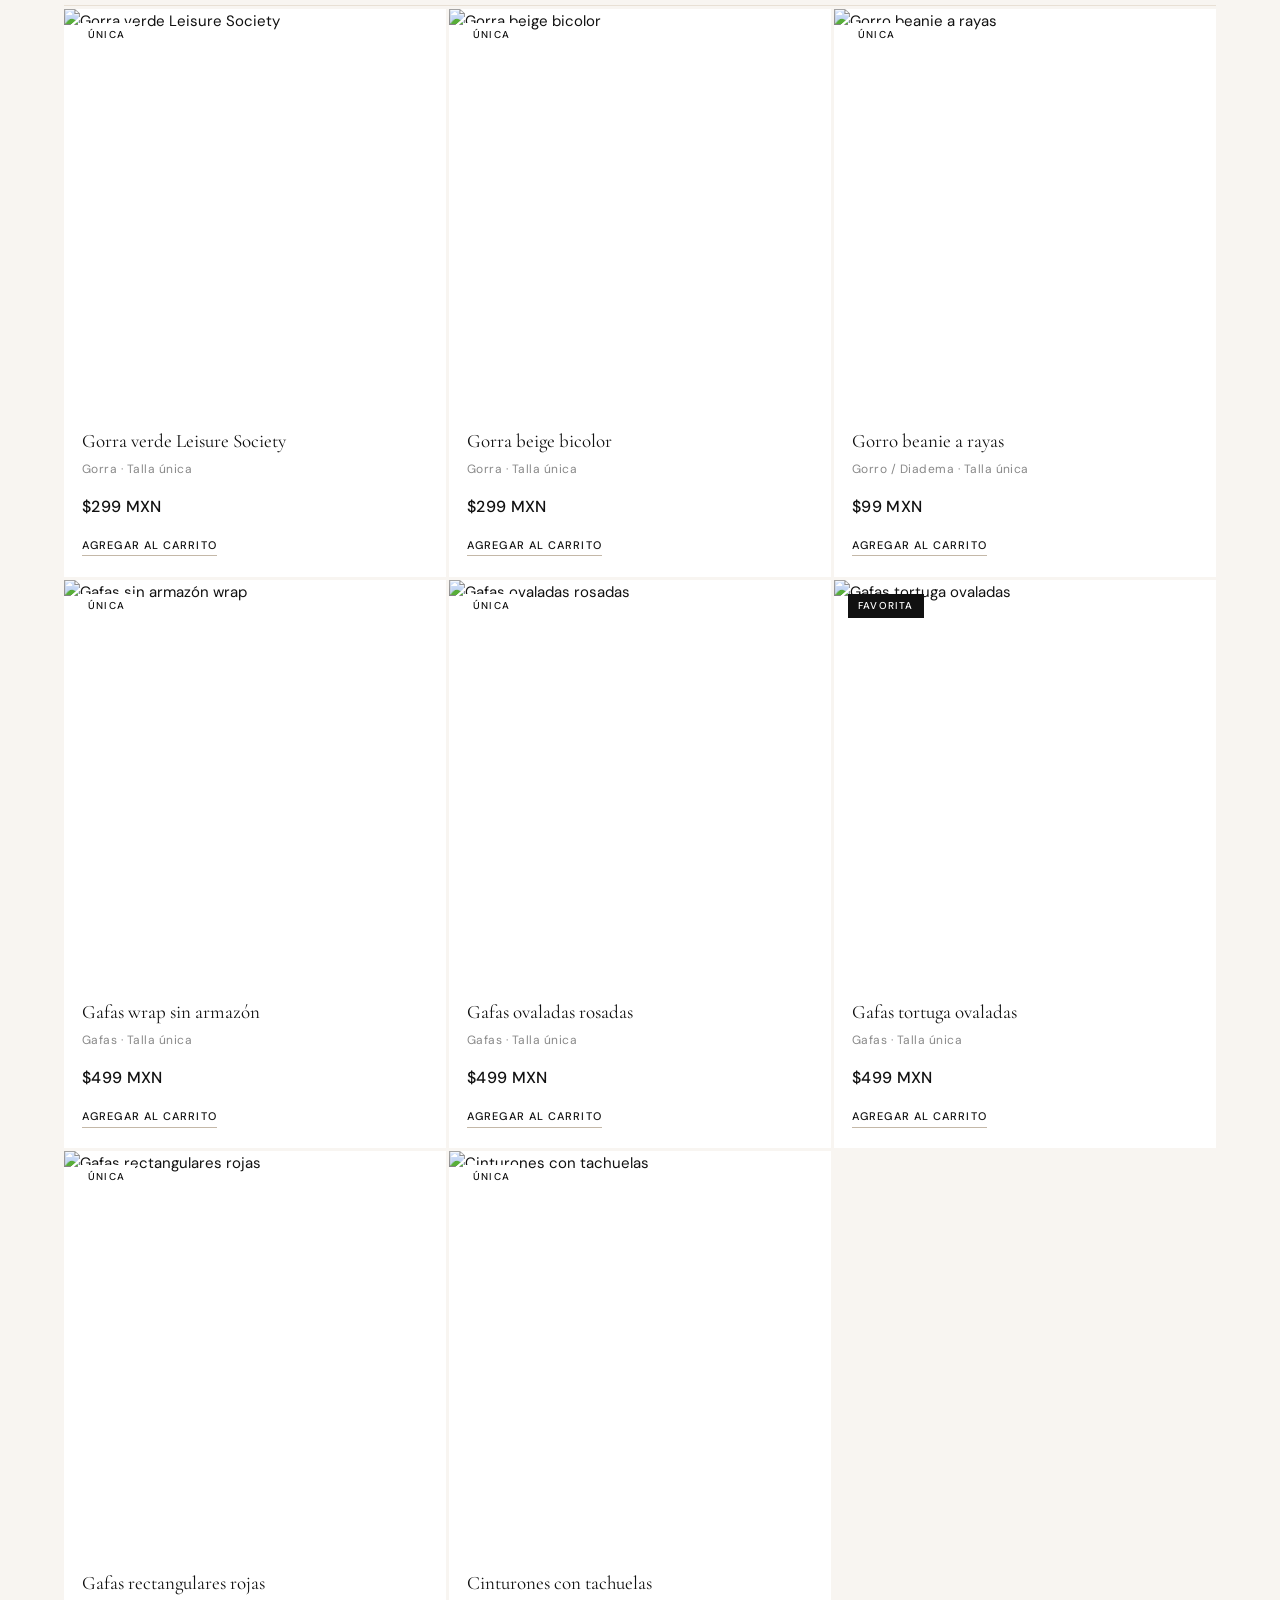
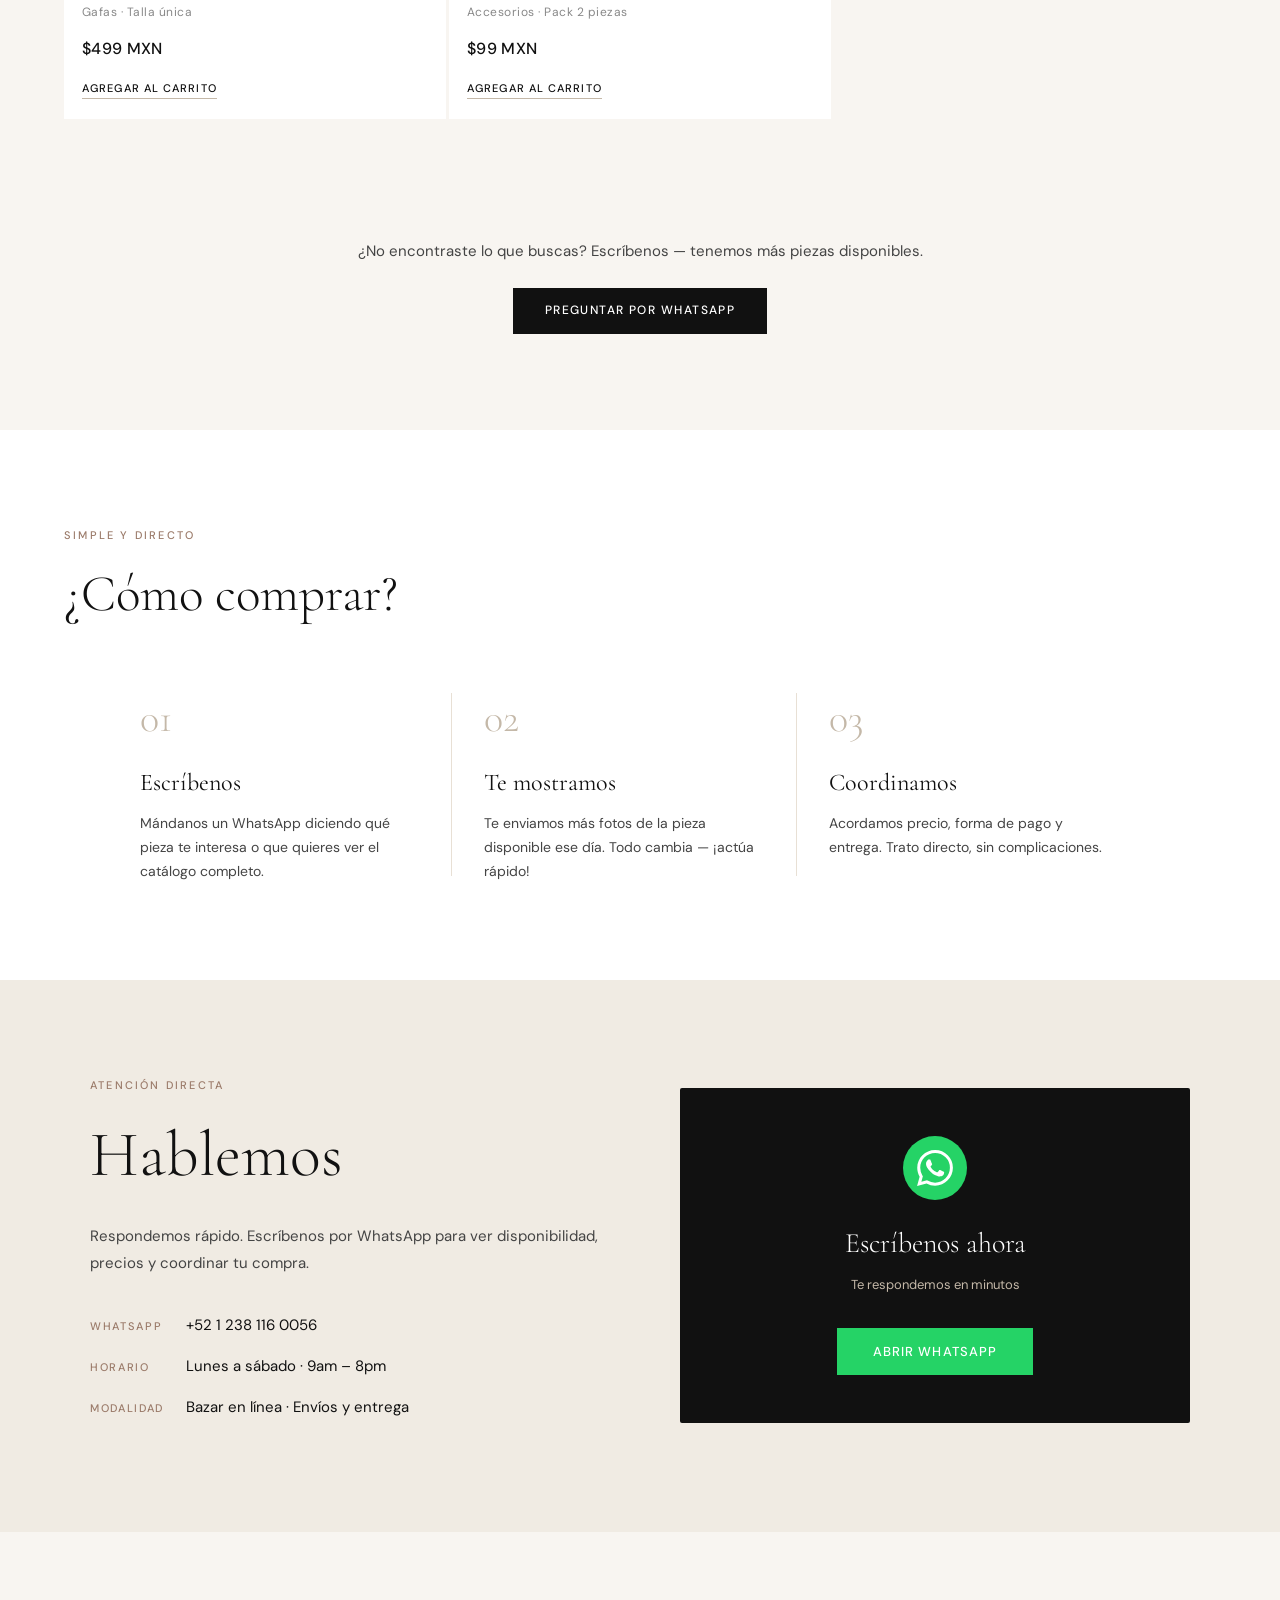
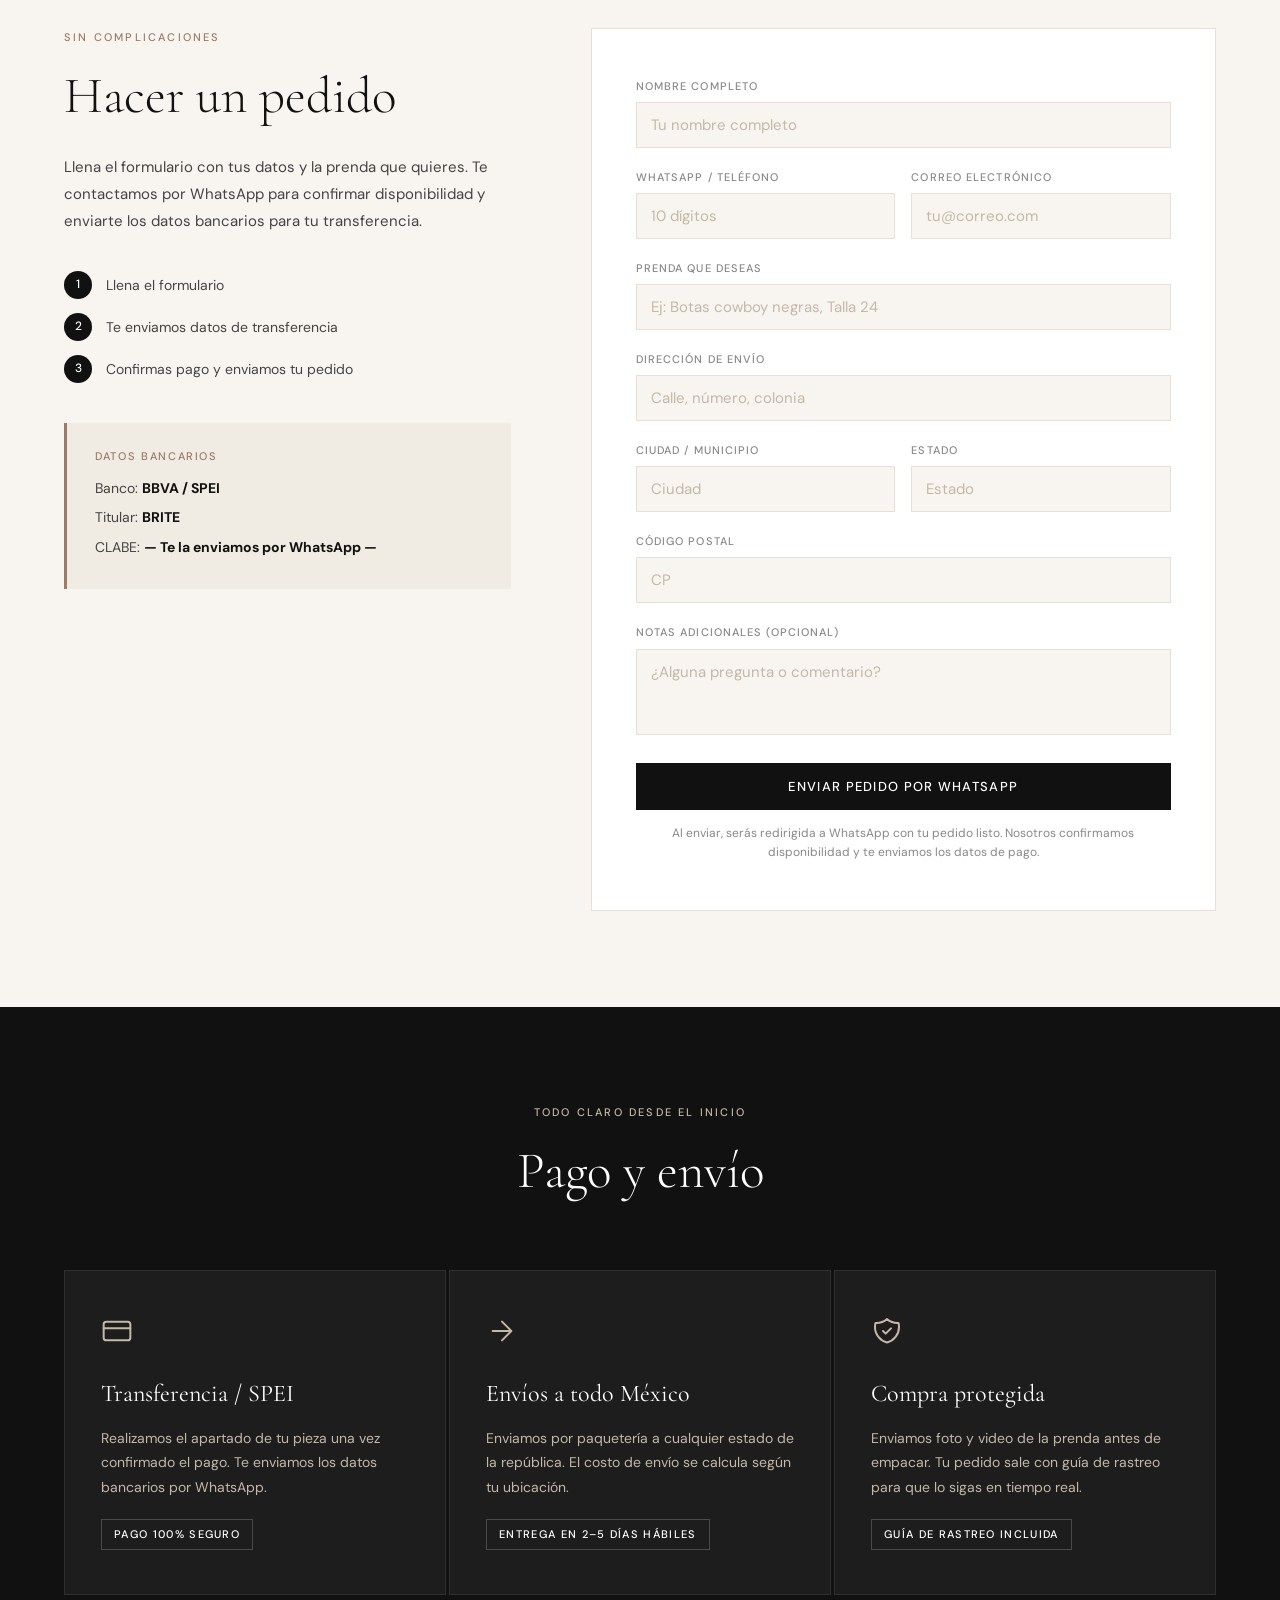
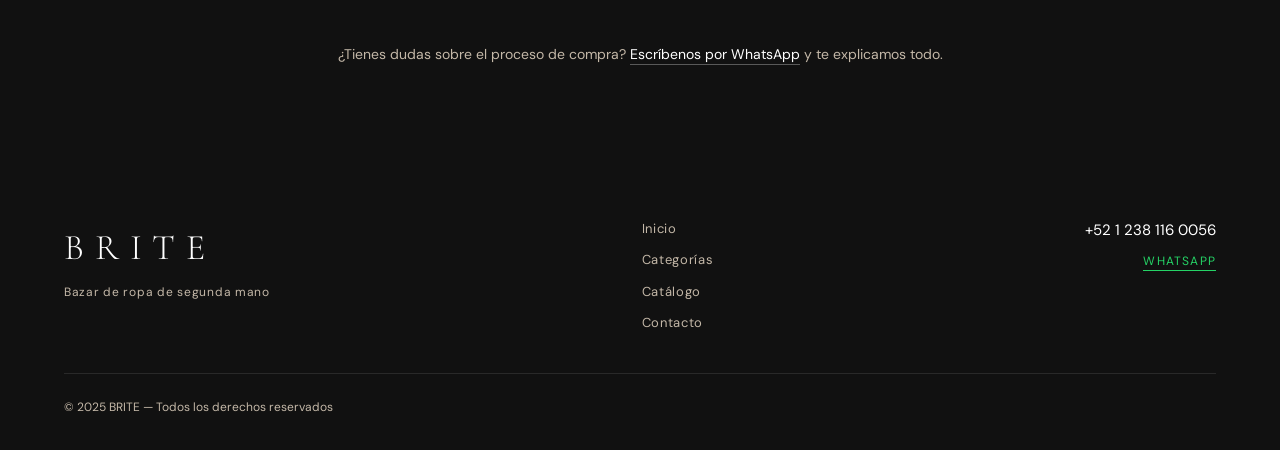
==== commit 6f8f0240: "Add files via upload" ====
--- a/index.html
+++ b/index.html
@@ -17,15 +17,22 @@
         <span></span><span></span>
       </button>
       <a class="nav-brand" href="#">BRITE</a>
-      <a class="nav-wa" href="https://wa.me/5212381160056?text=Hola%20BRITE%2C%20quiero%20ver%20el%20catálogo" target="_blank">
-        <svg width="16" height="16" viewBox="0 0 24 24" fill="currentColor"><path d="M17.472 14.382c-.297-.149-1.758-.867-2.03-.967-.273-.099-.471-.148-.67.15-.197.297-.767.966-.94 1.164-.173.199-.347.223-.644.075-.297-.15-1.255-.463-2.39-1.475-.883-.788-1.48-1.761-1.653-2.059-.173-.297-.018-.458.13-.606.134-.133.298-.347.446-.52.149-.174.198-.298.298-.497.099-.198.05-.371-.025-.52-.075-.149-.669-1.612-.916-2.207-.242-.579-.487-.5-.669-.51-.173-.008-.371-.01-.57-.01-.198 0-.52.074-.792.372-.272.297-1.04 1.016-1.04 2.479 0 1.462 1.065 2.875 1.213 3.074.149.198 2.096 3.2 5.077 4.487.709.306 1.262.489 1.694.625.712.227 1.36.195 1.871.118.571-.085 1.758-.719 2.006-1.413.248-.694.248-1.289.173-1.413-.074-.124-.272-.198-.57-.347m-5.421 7.403h-.004a9.87 9.87 0 01-5.031-1.378l-.361-.214-3.741.982.998-3.648-.235-.374a9.86 9.86 0 01-1.51-5.26c.001-5.45 4.436-9.884 9.888-9.884 2.64 0 5.122 1.03 6.988 2.898a9.825 9.825 0 012.893 6.994c-.003 5.45-4.437 9.884-9.885 9.884m8.413-18.297A11.815 11.815 0 0012.05 0C5.495 0 .16 5.335.157 11.892c0 2.096.547 4.142 1.588 5.945L.057 24l6.305-1.654a11.882 11.882 0 005.683 1.448h.005c6.554 0 11.89-5.335 11.893-11.893a11.821 11.821 0 00-3.48-8.413z"/></svg>
-        WhatsApp
-      </a>
+      <div class="nav-right">
+        <div id="carritoIcon" class="carrito-icon" onclick="abrirCarrito()">
+          <svg width="22" height="22" viewBox="0 0 24 24" fill="none" stroke="currentColor" stroke-width="1.5" stroke-linecap="round" stroke-linejoin="round"><path d="M6 2L3 6v14a2 2 0 002 2h14a2 2 0 002-2V6l-3-4z"/><line x1="3" y1="6" x2="21" y2="6"/><path d="M16 10a4 4 0 01-8 0"/></svg>
+          <span id="carritoCount" class="carrito-count">0</span>
+        </div>
+        <a class="nav-wa" href="https://wa.me/5212381160056?text=Hola%20BRITE%2C%20quiero%20ver%20el%20catálogo" target="_blank">
+          <svg width="16" height="16" viewBox="0 0 24 24" fill="currentColor"><path d="M17.472 14.382c-.297-.149-1.758-.867-2.03-.967-.273-.099-.471-.148-.67.15-.197.297-.767.966-.94 1.164-.173.199-.347.223-.644.075-.297-.15-1.255-.463-2.39-1.475-.883-.788-1.48-1.761-1.653-2.059-.173-.297-.018-.458.13-.606.134-.133.298-.347.446-.52.149-.174.198-.298.298-.497.099-.198.05-.371-.025-.52-.075-.149-.669-1.612-.916-2.207-.242-.579-.487-.5-.669-.51-.173-.008-.371-.01-.57-.01-.198 0-.52.074-.792.372-.272.297-1.04 1.016-1.04 2.479 0 1.462 1.065 2.875 1.213 3.074.149.198 2.096 3.2 5.077 4.487.709.306 1.262.489 1.694.625.712.227 1.36.195 1.871.118.571-.085 1.758-.719 2.006-1.413.248-.694.248-1.289.173-1.413-.074-.124-.272-.198-.57-.347m-5.421 7.403h-.004a9.87 9.87 0 01-5.031-1.378l-.361-.214-3.741.982.998-3.648-.235-.374a9.86 9.86 0 01-1.51-5.26c.001-5.45 4.436-9.884 9.888-9.884 2.64 0 5.122 1.03 6.988 2.898a9.825 9.825 0 012.893 6.994c-.003 5.45-4.437 9.884-9.885 9.884m8.413-18.297A11.815 11.815 0 0012.05 0C5.495 0 .16 5.335.157 11.892c0 2.096.547 4.142 1.588 5.945L.057 24l6.305-1.654a11.882 11.882 0 005.683 1.448h.005c6.554 0 11.89-5.335 11.893-11.893a11.821 11.821 0 00-3.48-8.413z"/></svg>
+          WhatsApp
+        </a>
+      </div>
     </nav>
     <div class="mobile-menu" id="mobileMenu">
       <a href="#novedades" onclick="toggleMenu()">Novedades</a>
       <a href="#categorias" onclick="toggleMenu()">Categorías</a>
       <a href="#catalogo" onclick="toggleMenu()">Catálogo</a>
+      <a href="#pedido" onclick="toggleMenu()">Hacer pedido</a>
       <a href="#contacto" onclick="toggleMenu()">Contacto</a>
     </div>
   </header>
@@ -114,7 +121,7 @@
           <p class="product-name">Vestido de rayas halter</p>
           <p class="product-cat">Vestido · Talla S/M</p>
           <p class="product-price">$349 MXN</p>
-          <a class="product-btn" href="https://wa.me/5212381160056?text=Hola%20BRITE%2C%20me%20interesa%20el%20vestido%20de%20rayas%20halter%20en%20%24349" target="_blank">Preguntar disponibilidad</a>
+          <a class="product-btn" onclick="agregarCarrito('Vestido de rayas halter', 349, 'imgs/M_slide_woman_dresses_-1.jpg')">Agregar al carrito</a>
         </div>
       </div>
       <div class="product-card reveal">
@@ -126,7 +133,7 @@
           <p class="product-name">Conjunto cuadros azul</p>
           <p class="product-cat">Vestido · Talla M</p>
           <p class="product-price">$329 MXN</p>
-          <a class="product-btn" href="https://wa.me/5212381160056?text=Hola%20BRITE%2C%20me%20interesa%20el%20conjunto%20cuadros%20azul%20en%20%24329" target="_blank">Preguntar disponibilidad</a>
+          <a class="product-btn" onclick="agregarCarrito('Conjunto cuadros azul', 329, 'imgs/01159741407-p.jpg')">Agregar al carrito</a>
         </div>
       </div>
       <div class="product-card reveal">
@@ -138,7 +145,7 @@
           <p class="product-name">Conjunto cuadros verde</p>
           <p class="product-cat">Vestido · Talla S</p>
           <p class="product-price">$349 MXN</p>
-          <a class="product-btn" href="https://wa.me/5212381160056?text=Hola%20BRITE%2C%20me%20interesa%20el%20conjunto%20cuadros%20verde%20en%20%24349" target="_blank">Preguntar disponibilidad</a>
+          <a class="product-btn" onclick="agregarCarrito('Conjunto cuadros verde', 349, 'imgs/01159741711-p.jpg')">Agregar al carrito</a>
         </div>
       </div>
     </div>
@@ -155,7 +162,7 @@
           <p class="product-name">Top corsé de tirantes</p>
           <p class="product-cat">Blusa · Talla S</p>
           <p class="product-price">$299 MXN</p>
-          <a class="product-btn" href="https://wa.me/5212381160056?text=Hola%20BRITE%2C%20me%20interesa%20el%20top%20corsé%20de%20tirantes%20en%20%24299" target="_blank">Preguntar disponibilidad</a>
+          <a class="product-btn" onclick="agregarCarrito('Top corsé de tirantes', 299, 'imgs/01097741505-p.jpg')">Agregar al carrito</a>
         </div>
       </div>
       <div class="product-card reveal product-card--wide">
@@ -167,7 +174,7 @@
           <p class="product-name">Hoodie gris oversize</p>
           <p class="product-cat">Chamarra / top · Talla M/L</p>
           <p class="product-price">$349 MXN</p>
-          <a class="product-btn" href="https://wa.me/5212381160056?text=Hola%20BRITE%2C%20me%20interesa%20el%20hoodie%20gris%20oversize%20en%20%24349" target="_blank">Preguntar disponibilidad</a>
+          <a class="product-btn" onclick="agregarCarrito('Hoodie gris oversize', 349, 'imgs/05111190812-p1.jpg')">Agregar al carrito</a>
         </div>
       </div>
     </div>
@@ -184,7 +191,7 @@
           <p class="product-name">Jeans wide leg azul claro</p>
           <p class="product-cat">Pantalón · Talla 28</p>
           <p class="product-price">$599 MXN</p>
-          <a class="product-btn" href="https://wa.me/5212381160056?text=Hola%20BRITE%2C%20me%20interesan%20los%20jeans%20wide%20leg%20en%20%24599" target="_blank">Preguntar disponibilidad</a>
+          <a class="product-btn" onclick="agregarCarrito('Jeans wide leg azul claro', 599, 'imgs/M_slide_woman_jeans_-1.jpg')">Agregar al carrito</a>
         </div>
       </div>
       <div class="product-card reveal">
@@ -196,7 +203,7 @@
           <p class="product-name">Pantalón cuadros con lazo</p>
           <p class="product-cat">Pantalón · Talla M</p>
           <p class="product-price">$699 MXN</p>
-          <a class="product-btn" href="https://wa.me/5212381160056?text=Hola%20BRITE%2C%20me%20interesa%20el%20pantalón%20cuadros%20con%20lazo%20en%20%24699" target="_blank">Preguntar disponibilidad</a>
+          <a class="product-btn" onclick="agregarCarrito('Pantalón cuadros con lazo', 699, 'imgs/01209172700-a4o.jpg')">Agregar al carrito</a>
         </div>
       </div>
       <div class="product-card reveal">
@@ -208,7 +215,7 @@
           <p class="product-name">Pantalón negro acampanado</p>
           <p class="product-cat">Pantalón · Talla S/M</p>
           <p class="product-price">$499 MXN</p>
-          <a class="product-btn" href="https://wa.me/5212381160056?text=Hola%20BRITE%2C%20me%20interesa%20el%20pantalón%20negro%20acampanado%20en%20%24499" target="_blank">Preguntar disponibilidad</a>
+          <a class="product-btn" onclick="agregarCarrito('Pantalón negro acampanado', 499, 'imgs/05112741800-a4o.jpg')">Agregar al carrito</a>
         </div>
       </div>
       <div class="product-card reveal">
@@ -220,7 +227,7 @@
           <p class="product-name">Pantalón animal print</p>
           <p class="product-cat">Pantalón · Talla M</p>
           <p class="product-price">$799 MXN</p>
-          <a class="product-btn" href="https://wa.me/5212381160056?text=Hola%20BRITE%2C%20me%20interesa%20el%20pantalón%20animal%20print%20en%20%24799" target="_blank">Preguntar disponibilidad</a>
+          <a class="product-btn" onclick="agregarCarrito('Pantalón animal print', 799, 'imgs/08990184800-p.jpg')">Agregar al carrito</a>
         </div>
       </div>
     </div>
@@ -237,7 +244,7 @@
           <p class="product-name">Gabardina gamuza café</p>
           <p class="product-cat">Abrigo · Talla M/L</p>
           <p class="product-price">$1,299 MXN</p>
-          <a class="product-btn" href="https://wa.me/5212381160056?text=Hola%20BRITE%2C%20me%20interesa%20la%20gabardina%20gamuza%20café%20en%20%241299" target="_blank">Preguntar disponibilidad</a>
+          <a class="product-btn" onclick="agregarCarrito('Gabardina gamuza café', 1299, 'imgs/01142200830-p.jpg')">Agregar al carrito</a>
         </div>
       </div>
       <div class="product-card reveal">
@@ -249,7 +256,7 @@
           <p class="product-name">Abrigo largo beige</p>
           <p class="product-cat">Abrigo · Talla M</p>
           <p class="product-price">$1,499 MXN</p>
-          <a class="product-btn" href="https://wa.me/5212381160056?text=Hola%20BRITE%2C%20me%20interesa%20el%20abrigo%20largo%20beige%20en%20%241499" target="_blank">Preguntar disponibilidad</a>
+          <a class="product-btn" onclick="agregarCarrito('Abrigo largo beige', 1499, 'imgs/01688006774-p.jpg')">Agregar al carrito</a>
         </div>
       </div>
       <div class="product-card reveal">
@@ -261,7 +268,7 @@
           <p class="product-name">Chamarra peluche café</p>
           <p class="product-cat">Chamarra · Talla M</p>
           <p class="product-price">$1,599 MXN</p>
-          <a class="product-btn" href="https://wa.me/5212381160056?text=Hola%20BRITE%2C%20me%20interesa%20la%20chamarra%20peluche%20café%20en%20%241599" target="_blank">Preguntar disponibilidad</a>
+          <a class="product-btn" onclick="agregarCarrito('Chamarra peluche café', 1599, 'imgs/06637407830-p.jpg')">Agregar al carrito</a>
         </div>
       </div>
       <div class="product-card reveal">
@@ -273,7 +280,7 @@
           <p class="product-name">Abrigo negro oversized</p>
           <p class="product-cat">Abrigo · Talla S/M</p>
           <p class="product-price">$999 MXN</p>
-          <a class="product-btn" href="https://wa.me/5212381160056?text=Hola%20BRITE%2C%20me%20interesa%20el%20abrigo%20negro%20oversized%20en%20%24999" target="_blank">Preguntar disponibilidad</a>
+          <a class="product-btn" onclick="agregarCarrito('Abrigo negro oversized', 999, 'imgs/06891200800-p.jpg')">Agregar al carrito</a>
         </div>
       </div>
       <div class="product-card reveal">
@@ -285,7 +292,7 @@
           <p class="product-name">Chamarra denim azul</p>
           <p class="product-cat">Chamarra · Talla S</p>
           <p class="product-price">$1,099 MXN</p>
-          <a class="product-btn" href="https://wa.me/5212381160056?text=Hola%20BRITE%2C%20me%20interesa%20la%20chamarra%20denim%20azul%20en%20%241099" target="_blank">Preguntar disponibilidad</a>
+          <a class="product-btn" onclick="agregarCarrito('Chamarra denim azul', 1099, 'imgs/08995626606-p.jpg')">Agregar al carrito</a>
         </div>
       </div>
       <div class="product-card reveal">
@@ -297,7 +304,7 @@
           <p class="product-name">Chamarra militar verde</p>
           <p class="product-cat">Chamarra · Talla M</p>
           <p class="product-price">$1,199 MXN</p>
-          <a class="product-btn" href="https://wa.me/5212381160056?text=Hola%20BRITE%2C%20me%20interesa%20la%20chamarra%20militar%20verde%20en%20%241199" target="_blank">Preguntar disponibilidad</a>
+          <a class="product-btn" onclick="agregarCarrito('Chamarra militar verde', 1199, 'imgs/09022668700-p.jpg')">Agregar al carrito</a>
         </div>
       </div>
     </div>
@@ -314,7 +321,7 @@
           <p class="product-name">Botas negras de cuero</p>
           <p class="product-cat">Botas · Talla 25</p>
           <p class="product-price">$2,499 MXN</p>
-          <a class="product-btn" href="https://wa.me/5212381160056?text=Hola%20BRITE%2C%20me%20interesan%20las%20botas%20negras%20de%20cuero%20en%20%242499" target="_blank">Preguntar disponibilidad</a>
+          <a class="product-btn" onclick="agregarCarrito('Botas negras de cuero', 2499, 'imgs/11004764040-a4o.jpg')">Agregar al carrito</a>
         </div>
       </div>
       <div class="product-card reveal">
@@ -326,7 +333,7 @@
           <p class="product-name">Botas cowboy negras</p>
           <p class="product-cat">Botas · Talla 24</p>
           <p class="product-price">$3,499 MXN</p>
-          <a class="product-btn" href="https://wa.me/5212381160056?text=Hola%20BRITE%2C%20me%20interesan%20las%20botas%20cowboy%20negras%20en%20%243499" target="_blank">Preguntar disponibilidad</a>
+          <a class="product-btn" onclick="agregarCarrito('Botas cowboy negras', 3499, 'imgs/12110664040-a4o.jpg')">Agregar al carrito</a>
         </div>
       </div>
       <div class="product-card reveal">
@@ -338,7 +345,7 @@
           <p class="product-name">Tenis amarillo retro</p>
           <p class="product-cat">Tenis · Talla 25</p>
           <p class="product-price">$1,999 MXN</p>
-          <a class="product-btn" href="https://wa.me/5212381160056?text=Hola%20BRITE%2C%20me%20interesan%20los%20tenis%20amarillo%20retro%20en%20%241999" target="_blank">Preguntar disponibilidad</a>
+          <a class="product-btn" onclick="agregarCarrito('Tenis amarillo retro', 1999, 'imgs/11424764202-a4o.jpg')">Agregar al carrito</a>
         </div>
       </div>
       <div class="product-card reveal">
@@ -350,7 +357,7 @@
           <p class="product-name">Tenis plataforma blancos</p>
           <p class="product-cat">Tenis · Talla 24</p>
           <p class="product-price">$2,299 MXN</p>
-          <a class="product-btn" href="https://wa.me/5212381160056?text=Hola%20BRITE%2C%20me%20interesan%20los%20tenis%20plataforma%20blancos%20en%20%242299" target="_blank">Preguntar disponibilidad</a>
+          <a class="product-btn" onclick="agregarCarrito('Tenis plataforma blancos', 2299, 'imgs/11502764001-a4o.jpg')">Agregar al carrito</a>
         </div>
       </div>
       <div class="product-card reveal">
@@ -362,7 +369,7 @@
           <p class="product-name">Zapatillas beige mary jane</p>
           <p class="product-cat">Zapatillas · Talla 25</p>
           <p class="product-price">$2,199 MXN</p>
-          <a class="product-btn" href="https://wa.me/5212381160056?text=Hola%20BRITE%2C%20me%20interesan%20las%20zapatillas%20beige%20en%20%242199" target="_blank">Preguntar disponibilidad</a>
+          <a class="product-btn" onclick="agregarCarrito('Zapatillas beige mary jane', 2199, 'imgs/11542764107-g.jpg')">Agregar al carrito</a>
         </div>
       </div>
     </div>
@@ -379,7 +386,7 @@
           <p class="product-name">Gorra verde Leisure Society</p>
           <p class="product-cat">Gorra · Talla única</p>
           <p class="product-price">$299 MXN</p>
-          <a class="product-btn" href="https://wa.me/5212381160056?text=Hola%20BRITE%2C%20me%20interesa%20la%20gorra%20verde%20en%20%24299" target="_blank">Preguntar disponibilidad</a>
+          <a class="product-btn" onclick="agregarCarrito('Gorra verde Leisure Society', 299, 'imgs/00733702527-p.jpg')">Agregar al carrito</a>
         </div>
       </div>
       <div class="product-card reveal">
@@ -391,7 +398,7 @@
           <p class="product-name">Gorra beige bicolor</p>
           <p class="product-cat">Gorra · Talla única</p>
           <p class="product-price">$299 MXN</p>
-          <a class="product-btn" href="https://wa.me/5212381160056?text=Hola%20BRITE%2C%20me%20interesa%20la%20gorra%20beige%20bicolor%20en%20%24299" target="_blank">Preguntar disponibilidad</a>
+          <a class="product-btn" onclick="agregarCarrito('Gorra beige bicolor', 299, 'imgs/00863668712-a4o.jpg')">Agregar al carrito</a>
         </div>
       </div>
       <div class="product-card reveal">
@@ -403,7 +410,7 @@
           <p class="product-name">Gorro beanie a rayas</p>
           <p class="product-cat">Gorro / Diadema · Talla única</p>
           <p class="product-price">$99 MXN</p>
-          <a class="product-btn" href="https://wa.me/5212381160056?text=Hola%20BRITE%2C%20me%20interesa%20el%20gorro%20beanie%20a%20rayas%20en%20%2499" target="_blank">Preguntar disponibilidad</a>
+          <a class="product-btn" onclick="agregarCarrito('Gorro beanie a rayas', 99, 'imgs/00566196319-p.jpg')">Agregar al carrito</a>
         </div>
       </div>
       <div class="product-card reveal">
@@ -415,7 +422,7 @@
           <p class="product-name">Gafas wrap sin armazón</p>
           <p class="product-cat">Gafas · Talla única</p>
           <p class="product-price">$499 MXN</p>
-          <a class="product-btn" href="https://wa.me/5212381160056?text=Hola%20BRITE%2C%20me%20interesan%20las%20gafas%20wrap%20en%20%24499" target="_blank">Preguntar disponibilidad</a>
+          <a class="product-btn" onclick="agregarCarrito('Gafas wrap sin armazón', 499, 'imgs/00702668700-p.jpg')">Agregar al carrito</a>
         </div>
       </div>
       <div class="product-card reveal">
@@ -427,7 +434,7 @@
           <p class="product-name">Gafas ovaladas rosadas</p>
           <p class="product-cat">Gafas · Talla única</p>
           <p class="product-price">$499 MXN</p>
-          <a class="product-btn" href="https://wa.me/5212381160056?text=Hola%20BRITE%2C%20me%20interesan%20las%20gafas%20ovaladas%20rosadas%20en%20%24499" target="_blank">Preguntar disponibilidad</a>
+          <a class="product-btn" onclick="agregarCarrito('Gafas ovaladas rosadas', 499, 'imgs/00703668902-a4o.jpg')">Agregar al carrito</a>
         </div>
       </div>
       <div class="product-card reveal">
@@ -439,7 +446,7 @@
           <p class="product-name">Gafas tortuga ovaladas</p>
           <p class="product-cat">Gafas · Talla única</p>
           <p class="product-price">$499 MXN</p>
-          <a class="product-btn" href="https://wa.me/5212381160056?text=Hola%20BRITE%2C%20me%20interesan%20las%20gafas%20tortuga%20ovaladas%20en%20%24499" target="_blank">Preguntar disponibilidad</a>
+          <a class="product-btn" onclick="agregarCarrito('Gafas tortuga ovaladas', 499, 'imgs/04245023700-p.jpg')">Agregar al carrito</a>
         </div>
       </div>
       <div class="product-card reveal">
@@ -451,7 +458,7 @@
           <p class="product-name">Gafas rectangulares rojas</p>
           <p class="product-cat">Gafas · Talla única</p>
           <p class="product-price">$499 MXN</p>
-          <a class="product-btn" href="https://wa.me/5212381160056?text=Hola%20BRITE%2C%20me%20interesan%20las%20gafas%20rectangulares%20rojas%20en%20%24499" target="_blank">Preguntar disponibilidad</a>
+          <a class="product-btn" onclick="agregarCarrito('Gafas rectangulares rojas', 499, 'imgs/04303023605-p.jpg')">Agregar al carrito</a>
         </div>
       </div>
       <div class="product-card reveal">
@@ -463,7 +470,7 @@
           <p class="product-name">Cinturones con tachuelas</p>
           <p class="product-cat">Accesorios · Pack 2 piezas</p>
           <p class="product-price">$99 MXN</p>
-          <a class="product-btn" href="https://wa.me/5212381160056?text=Hola%20BRITE%2C%20me%20interesan%20los%20cinturones%20con%20tachuelas%20en%20%2499" target="_blank">Preguntar disponibilidad</a>
+          <a class="product-btn" onclick="agregarCarrito('Cinturones con tachuelas', 99, 'imgs/09552362802-a4o.jpg')">Agregar al carrito</a>
         </div>
       </div>
     </div>
@@ -534,6 +541,125 @@
     </div>
   </section>
 
+  <!-- ══ FORMULARIO DE PEDIDO ══ -->
+  <section class="formulario" id="pedido">
+    <div class="formulario-inner">
+      <div class="form-texto">
+        <p class="section-tag">Sin complicaciones</p>
+        <h2>Hacer un pedido</h2>
+        <p class="form-desc">Llena el formulario con tus datos y la prenda que quieres. Te contactamos por WhatsApp para confirmar disponibilidad y enviarte los datos bancarios para tu transferencia.</p>
+        <div class="form-pasos">
+          <div class="form-paso">
+            <span class="paso-num">1</span>
+            <span>Llena el formulario</span>
+          </div>
+          <div class="form-paso">
+            <span class="paso-num">2</span>
+            <span>Te enviamos datos de transferencia</span>
+          </div>
+          <div class="form-paso">
+            <span class="paso-num">3</span>
+            <span>Confirmas pago y enviamos tu pedido</span>
+          </div>
+        </div>
+        <div class="form-banco">
+          <p class="banco-label">Datos bancarios</p>
+          <p class="banco-info">Banco: <strong>BBVA / SPEI</strong></p>
+          <p class="banco-info">Titular: <strong>BRITE</strong></p>
+          <p class="banco-info">CLABE: <strong>— Te la enviamos por WhatsApp —</strong></p>
+        </div>
+      </div>
+      <div class="form-box">
+        <form id="pedidoForm" onsubmit="enviarPedido(event)">
+          <div class="form-group">
+            <label for="nombre">Nombre completo</label>
+            <input type="text" id="nombre" placeholder="Tu nombre completo" required>
+          </div>
+          <div class="form-row">
+            <div class="form-group">
+              <label for="telefono">WhatsApp / Teléfono</label>
+              <input type="tel" id="telefono" placeholder="10 dígitos" required>
+            </div>
+            <div class="form-group">
+              <label for="email">Correo electrónico</label>
+              <input type="email" id="email" placeholder="tu@correo.com">
+            </div>
+          </div>
+          <div class="form-group">
+            <label for="prenda">Prenda que deseas</label>
+            <input type="text" id="prenda" placeholder="Ej: Botas cowboy negras, Talla 24" required>
+          </div>
+          <div class="form-group">
+            <label for="direccion">Dirección de envío</label>
+            <input type="text" id="direccion" placeholder="Calle, número, colonia" required>
+          </div>
+          <div class="form-row">
+            <div class="form-group">
+              <label for="ciudad">Ciudad / Municipio</label>
+              <input type="text" id="ciudad" placeholder="Ciudad" required>
+            </div>
+            <div class="form-group">
+              <label for="estado">Estado</label>
+              <input type="text" id="estado" placeholder="Estado" required>
+            </div>
+          </div>
+          <div class="form-group">
+            <label for="cp">Código postal</label>
+            <input type="text" id="cp" placeholder="CP" required>
+          </div>
+          <div class="form-group">
+            <label for="notas">Notas adicionales (opcional)</label>
+            <textarea id="notas" rows="3" placeholder="¿Alguna pregunta o comentario?"></textarea>
+          </div>
+          <button type="submit" class="btn-form">Enviar pedido por WhatsApp</button>
+          <p class="form-aviso">Al enviar, serás redirigida a WhatsApp con tu pedido listo. Nosotros confirmamos disponibilidad y te enviamos los datos de pago.</p>
+        </form>
+      </div>
+    </div>
+  </section>
+
+  <!-- ══ PAGO Y ENVÍO ══ -->
+  <section class="pago-envio">
+    <div class="section-head centered">
+      <p class="section-tag">Todo claro desde el inicio</p>
+      <h2>Pago y envío</h2>
+    </div>
+    <div class="pago-grid">
+
+      <div class="pago-card reveal">
+        <div class="pago-icon">
+          <svg width="32" height="32" viewBox="0 0 24 24" fill="none" stroke="currentColor" stroke-width="1.5" stroke-linecap="round" stroke-linejoin="round"><rect x="2" y="5" width="20" height="14" rx="2"/><line x1="2" y1="10" x2="22" y2="10"/></svg>
+        </div>
+        <h3>Transferencia / SPEI</h3>
+        <p>Realizamos el apartado de tu pieza una vez confirmado el pago. Te enviamos los datos bancarios por WhatsApp.</p>
+        <span class="pago-tag">Pago 100% seguro</span>
+      </div>
+
+      <div class="pago-card reveal">
+        <div class="pago-icon">
+          <svg width="32" height="32" viewBox="0 0 24 24" fill="none" stroke="currentColor" stroke-width="1.5" stroke-linecap="round" stroke-linejoin="round"><path d="M5 12h14M12 5l7 7-7 7"/></svg>
+        </div>
+        <h3>Envíos a todo México</h3>
+        <p>Enviamos por paquetería a cualquier estado de la república. El costo de envío se calcula según tu ubicación.</p>
+        <span class="pago-tag">Entrega en 2–5 días hábiles</span>
+      </div>
+
+      <div class="pago-card reveal">
+        <div class="pago-icon">
+          <svg width="32" height="32" viewBox="0 0 24 24" fill="none" stroke="currentColor" stroke-width="1.5" stroke-linecap="round" stroke-linejoin="round"><path d="M9 12l2 2 4-4m5.618-4.016A11.955 11.955 0 0112 2.944a11.955 11.955 0 01-8.618 3.04A12.02 12.02 0 003 9c0 5.591 3.824 10.29 9 11.622 5.176-1.332 9-6.03 9-11.622 0-1.042-.133-2.052-.382-3.016z"/></svg>
+        </div>
+        <h3>Compra protegida</h3>
+        <p>Enviamos foto y video de la prenda antes de empacar. Tu pedido sale con guía de rastreo para que lo sigas en tiempo real.</p>
+        <span class="pago-tag">Guía de rastreo incluida</span>
+      </div>
+
+    </div>
+
+    <div class="pago-aviso">
+      <p>¿Tienes dudas sobre el proceso de compra? <a href="https://wa.me/5212381160056?text=Hola%20BRITE%2C%20tengo%20una%20duda%20sobre%20el%20proceso%20de%20compra" target="_blank">Escríbenos por WhatsApp</a> y te explicamos todo.</p>
+    </div>
+  </section>
+
   <!-- ══ FOOTER ══ -->
   <footer>
     <div class="footer-top">
@@ -562,6 +688,135 @@
     <svg width="26" height="26" viewBox="0 0 24 24" fill="white"><path d="M17.472 14.382c-.297-.149-1.758-.867-2.03-.967-.273-.099-.471-.148-.67.15-.197.297-.767.966-.94 1.164-.173.199-.347.223-.644.075-.297-.15-1.255-.463-2.39-1.475-.883-.788-1.48-1.761-1.653-2.059-.173-.297-.018-.458.13-.606.134-.133.298-.347.446-.52.149-.174.198-.298.298-.497.099-.198.05-.371-.025-.52-.075-.149-.669-1.612-.916-2.207-.242-.579-.487-.5-.669-.51-.173-.008-.371-.01-.57-.01-.198 0-.52.074-.792.372-.272.297-1.04 1.016-1.04 2.479 0 1.462 1.065 2.875 1.213 3.074.149.198 2.096 3.2 5.077 4.487.709.306 1.262.489 1.694.625.712.227 1.36.195 1.871.118.571-.085 1.758-.719 2.006-1.413.248-.694.248-1.289.173-1.413-.074-.124-.272-.198-.57-.347m-5.421 7.403h-.004a9.87 9.87 0 01-5.031-1.378l-.361-.214-3.741.982.998-3.648-.235-.374a9.86 9.86 0 01-1.51-5.26c.001-5.45 4.436-9.884 9.888-9.884 2.64 0 5.122 1.03 6.988 2.898a9.825 9.825 0 012.893 6.994c-.003 5.45-4.437 9.884-9.885 9.884m8.413-18.297A11.815 11.815 0 0012.05 0C5.495 0 .16 5.335.157 11.892c0 2.096.547 4.142 1.588 5.945L.057 24l6.305-1.654a11.882 11.882 0 005.683 1.448h.005c6.554 0 11.89-5.335 11.893-11.893a11.821 11.821 0 00-3.48-8.413z"/></svg>
   </a>
 
+  <!-- ══ PANEL CARRITO ══ -->
+  <div class="carrito-overlay" id="carritoOverlay" onclick="cerrarCarrito()"></div>
+  <div class="carrito-panel" id="carritoPanel">
+    <div class="carrito-header">
+      <h3>Tu carrito</h3>
+      <button onclick="cerrarCarrito()" class="carrito-close">✕</button>
+    </div>
+    <div class="carrito-items" id="carritoItems">
+      <p class="carrito-vacio">Tu carrito está vacío</p>
+    </div>
+    <div class="carrito-footer" id="carritoFooter" style="display:none">
+      <div class="carrito-total-row">
+        <span>Subtotal</span>
+        <span id="carritoSubtotal">$0</span>
+      </div>
+      <p class="carrito-envio-msg" id="carritoEnvioMsg"></p>
+      <button class="btn-checkout" onclick="iniciarCheckout()">Proceder al pago →</button>
+    </div>
+  </div>
+
+  <!-- ══ MODAL CHECKOUT ══ -->
+  <div class="checkout-overlay" id="checkoutOverlay"></div>
+  <div class="checkout-modal" id="checkoutModal">
+
+    <!-- Pasos indicador -->
+    <div class="checkout-steps">
+      <div class="ch-step active" id="step-ind-1"><span>1</span> Mis datos</div>
+      <div class="ch-step-line"></div>
+      <div class="ch-step" id="step-ind-2"><span>2</span> Resumen</div>
+      <div class="ch-step-line"></div>
+      <div class="ch-step" id="step-ind-3"><span>3</span> Pago</div>
+    </div>
+
+    <!-- PASO 1: Datos de envío -->
+    <div class="checkout-step" id="checkout-paso1">
+      <h3>¿A dónde enviamos tu pedido?</h3>
+      <div class="ch-form">
+        <div class="ch-group">
+          <label>Nombre completo</label>
+          <input type="text" id="ch-nombre" placeholder="Tu nombre completo">
+        </div>
+        <div class="ch-row">
+          <div class="ch-group">
+            <label>WhatsApp</label>
+            <input type="tel" id="ch-tel" placeholder="10 dígitos">
+          </div>
+          <div class="ch-group">
+            <label>Email (opcional)</label>
+            <input type="email" id="ch-email" placeholder="tu@correo.com">
+          </div>
+        </div>
+        <div class="ch-group">
+          <label>Calle y número</label>
+          <input type="text" id="ch-calle" placeholder="Ej: Av. Juárez 123, Col. Centro">
+        </div>
+        <div class="ch-row">
+          <div class="ch-group">
+            <label>Ciudad / Municipio</label>
+            <input type="text" id="ch-ciudad" placeholder="Ciudad">
+          </div>
+          <div class="ch-group">
+            <label>Estado</label>
+            <input type="text" id="ch-estado" placeholder="Estado">
+          </div>
+        </div>
+        <div class="ch-group">
+          <label>Código postal</label>
+          <input type="text" id="ch-cp" placeholder="CP">
+        </div>
+      </div>
+      <div class="ch-actions">
+        <button class="btn-ch-ghost" onclick="cerrarCheckout()">Cancelar</button>
+        <button class="btn-ch-primary" onclick="irPaso2()">Siguiente →</button>
+      </div>
+    </div>
+
+    <!-- PASO 2: Resumen -->
+    <div class="checkout-step" id="checkout-paso2" style="display:none">
+      <h3>Resumen de tu pedido</h3>
+      <div id="ch-resumen-items" class="ch-resumen-items"></div>
+      <div class="ch-resumen-totales">
+        <div class="ch-total-row">
+          <span>Subtotal</span>
+          <span id="ch-res-subtotal"></span>
+        </div>
+        <div class="ch-total-row" id="ch-envio-row">
+          <span>Envío</span>
+          <span id="ch-res-envio"></span>
+        </div>
+        <div class="ch-total-row ch-total-final">
+          <span>Total</span>
+          <span id="ch-res-total"></span>
+        </div>
+      </div>
+      <div class="ch-envio-info" id="ch-envio-info"></div>
+      <div class="ch-actions">
+        <button class="btn-ch-ghost" onclick="irPaso1()">← Atrás</button>
+        <button class="btn-ch-primary" onclick="irPaso3()">Continuar →</button>
+      </div>
+    </div>
+
+    <!-- PASO 3: Pago -->
+    <div class="checkout-step" id="checkout-paso3" style="display:none">
+      <h3>Método de pago</h3>
+      <div class="ch-pago-card">
+        <div class="ch-pago-icon">
+          <svg width="28" height="28" viewBox="0 0 24 24" fill="none" stroke="currentColor" stroke-width="1.5"><rect x="2" y="5" width="20" height="14" rx="2"/><line x1="2" y1="10" x2="22" y2="10"/></svg>
+        </div>
+        <div>
+          <p class="ch-pago-nombre">Transferencia SPEI</p>
+          <p class="ch-pago-desc">Sin comisiones · Cualquier banco mexicano</p>
+        </div>
+        <div class="ch-pago-check">✓</div>
+      </div>
+      <div class="ch-banco-datos">
+        <p class="ch-banco-title">Datos para tu transferencia</p>
+        <p>Banco: <strong>BBVA</strong></p>
+        <p>Titular: <strong>BRITE</strong></p>
+        <p>CLABE: <strong>Te la enviamos por WhatsApp al confirmar</strong></p>
+      </div>
+      <p class="ch-pago-nota">Al confirmar tu pedido recibirás un mensaje de WhatsApp con la CLABE para realizar tu transferencia. Una vez que nos envíes tu comprobante, procesamos y enviamos tu pedido.</p>
+      <div class="ch-actions">
+        <button class="btn-ch-ghost" onclick="irPaso2()">← Atrás</button>
+        <button class="btn-ch-primary btn-confirmar" onclick="confirmarPedido()">✓ Confirmar pedido</button>
+      </div>
+    </div>
+
+  </div>
+
   <script src="script.js"></script>
 </body>
 </html>
--- a/estilo.css
+++ b/estilo.css
@@ -461,6 +461,72 @@
   margin-bottom: 24px;
 }
 
+/* ══ PAGO Y ENVÍO ══ */
+.pago-envio {
+  padding: 96px 64px;
+  background: var(--ink);
+}
+.pago-envio .section-head.centered { text-align: center; }
+.pago-envio .section-tag { color: var(--taupe); }
+.pago-envio h2 {
+  font-family: var(--font-display);
+  font-size: clamp(34px, 4vw, 52px);
+  font-weight: 300; color: var(--white);
+}
+.pago-grid {
+  display: grid;
+  grid-template-columns: repeat(3, 1fr);
+  gap: 3px; margin-top: 56px;
+}
+.pago-card {
+  background: rgba(255,255,255,0.05);
+  border: 1px solid rgba(255,255,255,0.08);
+  padding: 44px 36px;
+  transition: background .2s;
+}
+.pago-card:hover { background: rgba(255,255,255,0.09); }
+.pago-icon {
+  color: var(--taupe);
+  margin-bottom: 20px;
+}
+.pago-card h3 {
+  font-family: var(--font-display);
+  font-size: 24px; font-weight: 400;
+  color: var(--white); margin-bottom: 12px;
+}
+.pago-card p {
+  font-size: 14px; color: var(--taupe);
+  line-height: 1.75; margin-bottom: 20px;
+}
+.pago-tag {
+  display: inline-block;
+  font-size: 11px; font-weight: 500;
+  letter-spacing: 0.12em; text-transform: uppercase;
+  color: var(--white);
+  border: 1px solid rgba(255,255,255,0.2);
+  padding: 5px 12px;
+}
+.pago-aviso {
+  text-align: center;
+  margin-top: 48px;
+  font-size: 14px; color: var(--taupe);
+}
+.pago-aviso a {
+  color: var(--white);
+  border-bottom: 1px solid rgba(255,255,255,0.3);
+  padding-bottom: 1px;
+  transition: border-color .2s;
+}
+.pago-aviso a:hover { border-color: var(--white); }
+
+@media (max-width: 900px) {
+  .pago-grid { grid-template-columns: 1fr; }
+  .pago-envio { padding-left: 32px; padding-right: 32px; }
+}
+@media (max-width: 640px) {
+  .pago-envio { padding-left: 20px; padding-right: 20px; }
+}
+
 /* ══ HERO IMG FIT ══ */
 .hero-card img {
   width: 100%;
@@ -496,3 +562,408 @@
   object-fit: cover;
   display: block;
 }
+
+/* ══ FORMULARIO DE PEDIDO ══ */
+.formulario {
+  padding: 96px 64px;
+  background: var(--off-white);
+}
+.formulario-inner {
+  display: grid;
+  grid-template-columns: 1fr 1.4fr;
+  gap: 80px;
+  max-width: 1200px;
+  margin: 0 auto;
+  align-items: start;
+}
+.form-texto h2 {
+  font-family: var(--font-display);
+  font-size: clamp(36px, 4vw, 52px);
+  font-weight: 300;
+  color: var(--ink);
+  margin-bottom: 16px;
+}
+.form-desc {
+  font-size: 15px;
+  color: var(--ink-mid);
+  line-height: 1.8;
+  margin-bottom: 36px;
+}
+.form-pasos {
+  display: flex;
+  flex-direction: column;
+  gap: 14px;
+  margin-bottom: 40px;
+}
+.form-paso {
+  display: flex;
+  align-items: center;
+  gap: 14px;
+  font-size: 14px;
+  color: var(--ink-mid);
+}
+.paso-num {
+  width: 28px; height: 28px;
+  background: var(--ink);
+  color: var(--white);
+  border-radius: 50%;
+  display: flex; align-items: center; justify-content: center;
+  font-size: 12px; font-weight: 500;
+  flex-shrink: 0;
+}
+.form-banco {
+  background: var(--cream);
+  padding: 24px 28px;
+  border-left: 3px solid var(--accent);
+}
+.banco-label {
+  font-size: 11px; font-weight: 500;
+  letter-spacing: 0.15em; text-transform: uppercase;
+  color: var(--accent); margin-bottom: 12px;
+}
+.banco-info {
+  font-size: 14px; color: var(--ink-mid);
+  margin-bottom: 6px;
+}
+.banco-info strong { color: var(--ink); }
+
+/* Form box */
+.form-box {
+  background: var(--white);
+  padding: 48px 44px;
+  border: 1px solid var(--taupe-light);
+}
+.form-group {
+  display: flex;
+  flex-direction: column;
+  margin-bottom: 20px;
+}
+.form-row {
+  display: grid;
+  grid-template-columns: 1fr 1fr;
+  gap: 16px;
+}
+.form-group label {
+  font-size: 11px; font-weight: 500;
+  letter-spacing: 0.1em; text-transform: uppercase;
+  color: var(--ink-soft); margin-bottom: 7px;
+}
+.form-group input,
+.form-group textarea {
+  font-family: var(--font-body);
+  font-size: 15px; color: var(--ink);
+  background: var(--off-white);
+  border: 1px solid var(--taupe-light);
+  padding: 12px 14px;
+  outline: none;
+  transition: border-color .2s;
+  resize: none;
+  -webkit-appearance: none;
+}
+.form-group input:focus,
+.form-group textarea:focus {
+  border-color: var(--ink);
+  background: var(--white);
+}
+.form-group input::placeholder,
+.form-group textarea::placeholder { color: var(--taupe); }
+.btn-form {
+  width: 100%;
+  padding: 15px;
+  background: var(--ink);
+  color: var(--white);
+  font-family: var(--font-body);
+  font-size: 13px; font-weight: 500;
+  letter-spacing: 0.1em; text-transform: uppercase;
+  border: none; cursor: pointer;
+  transition: background .2s;
+  margin-top: 8px;
+}
+.btn-form:hover { background: #333; }
+.form-aviso {
+  font-size: 12px; color: var(--ink-soft);
+  text-align: center; margin-top: 14px;
+  line-height: 1.6;
+}
+
+@media (max-width: 1024px) {
+  .formulario-inner { grid-template-columns: 1fr; gap: 40px; }
+  .formulario { padding-left: 32px; padding-right: 32px; }
+}
+@media (max-width: 640px) {
+  .formulario { padding-left: 20px; padding-right: 20px; }
+  .form-box { padding: 28px 20px; }
+  .form-row { grid-template-columns: 1fr; }
+}
+
+/* ══ NAV RIGHT ══ */
+.nav-right {
+  display: flex; align-items: center; gap: 20px;
+}
+
+/* ══ CARRITO ÍCONO ══ */
+.carrito-icon {
+  position: relative;
+  width: 36px; height: 36px;
+  display: flex; align-items: center; justify-content: center;
+  cursor: pointer; color: var(--ink);
+  transition: color .2s;
+}
+.carrito-icon:hover { color: var(--accent); }
+.carrito-count {
+  position: absolute; top: 4px; right: 2px;
+  background: var(--ink); color: var(--white);
+  width: 18px; height: 18px; border-radius: 50%;
+  font-size: 10px; font-weight: 600;
+  display: none; align-items: center; justify-content: center;
+}
+
+/* ══ PANEL CARRITO ══ */
+.carrito-overlay {
+  position: fixed; inset: 0; z-index: 400;
+  background: rgba(0,0,0,0.4);
+  opacity: 0; pointer-events: none;
+  transition: opacity .3s;
+}
+.carrito-overlay.open { opacity: 1; pointer-events: all; }
+
+.carrito-panel {
+  position: fixed; top: 0; right: -420px; bottom: 0;
+  width: 400px; z-index: 500;
+  background: var(--white);
+  display: flex; flex-direction: column;
+  transition: right .3s ease;
+  box-shadow: -4px 0 30px rgba(0,0,0,0.12);
+}
+.carrito-panel.open { right: 0; }
+
+.carrito-header {
+  display: flex; justify-content: space-between; align-items: center;
+  padding: 24px 28px;
+  border-bottom: 1px solid var(--taupe-light);
+}
+.carrito-header h3 {
+  font-family: var(--font-display);
+  font-size: 24px; font-weight: 300; color: var(--ink);
+}
+.carrito-close {
+  background: none; border: none; cursor: pointer;
+  font-size: 18px; color: var(--ink-soft);
+  transition: color .2s; padding: 4px;
+}
+.carrito-close:hover { color: var(--ink); }
+
+.carrito-items {
+  flex: 1; overflow-y: auto; padding: 20px 28px;
+}
+.carrito-vacio {
+  text-align: center; color: var(--ink-soft);
+  font-size: 14px; margin-top: 40px;
+}
+.carrito-item {
+  display: flex; align-items: center; gap: 14px;
+  padding: 14px 0; border-bottom: 1px solid var(--taupe-light);
+}
+.carrito-item img {
+  width: 64px; height: 80px; object-fit: cover; flex-shrink: 0;
+}
+.carrito-item-info { flex: 1; min-width: 0; }
+.ci-nombre {
+  font-size: 14px; color: var(--ink);
+  white-space: nowrap; overflow: hidden; text-overflow: ellipsis;
+  margin-bottom: 4px;
+}
+.ci-precio { font-size: 13px; color: var(--ink-mid); }
+.ci-eliminar {
+  background: none; border: none; cursor: pointer;
+  color: var(--taupe); font-size: 14px; padding: 4px;
+  transition: color .2s; flex-shrink: 0;
+}
+.ci-eliminar:hover { color: var(--ink); }
+
+.carrito-footer {
+  padding: 20px 28px 28px;
+  border-top: 1px solid var(--taupe-light);
+}
+.carrito-total-row {
+  display: flex; justify-content: space-between;
+  font-size: 15px; font-weight: 500; color: var(--ink);
+  margin-bottom: 10px;
+}
+.carrito-envio-msg {
+  font-size: 12px; color: var(--ink-soft);
+  margin-bottom: 18px;
+}
+.envio-gratis { color: #2a7a4a; font-weight: 500; }
+.btn-checkout {
+  width: 100%; padding: 14px;
+  background: var(--ink); color: var(--white);
+  border: none; cursor: pointer;
+  font-family: var(--font-body);
+  font-size: 13px; font-weight: 500;
+  letter-spacing: 0.1em; text-transform: uppercase;
+  transition: background .2s;
+}
+.btn-checkout:hover { background: #333; }
+
+/* ══ TOAST ══ */
+.brite-toast {
+  position: fixed; bottom: 90px; left: 50%;
+  transform: translateX(-50%) translateY(20px);
+  background: var(--ink); color: var(--white);
+  padding: 12px 24px; font-size: 13px;
+  opacity: 0; transition: all .3s; z-index: 9999;
+  pointer-events: none; white-space: nowrap;
+}
+.brite-toast.show { opacity: 1; transform: translateX(-50%) translateY(0); }
+
+/* ══ CHECKOUT MODAL ══ */
+.checkout-overlay {
+  position: fixed; inset: 0; z-index: 600;
+  background: rgba(0,0,0,0.5);
+  opacity: 0; pointer-events: none; transition: opacity .3s;
+}
+.checkout-overlay.open { opacity: 1; pointer-events: all; }
+
+.checkout-modal {
+  position: fixed; top: 50%; left: 50%;
+  transform: translate(-50%, -48%);
+  width: 90%; max-width: 580px;
+  max-height: 88vh; overflow-y: auto;
+  background: var(--white); z-index: 700;
+  padding: 40px 44px;
+  opacity: 0; pointer-events: none;
+  transition: opacity .3s, transform .3s;
+}
+.checkout-modal.open {
+  opacity: 1; pointer-events: all;
+  transform: translate(-50%, -50%);
+}
+
+/* Steps indicator */
+.checkout-steps {
+  display: flex; align-items: center;
+  margin-bottom: 36px; gap: 0;
+}
+.ch-step {
+  display: flex; align-items: center; gap: 8px;
+  font-size: 12px; font-weight: 500;
+  letter-spacing: 0.08em; text-transform: uppercase;
+  color: var(--taupe); transition: color .3s;
+}
+.ch-step span {
+  width: 26px; height: 26px; border-radius: 50%;
+  background: var(--taupe-light); color: var(--ink-soft);
+  display: flex; align-items: center; justify-content: center;
+  font-size: 11px; font-weight: 600;
+  transition: background .3s, color .3s;
+}
+.ch-step.active { color: var(--ink); }
+.ch-step.active span { background: var(--ink); color: var(--white); }
+.ch-step.done span { background: #2a7a4a; color: var(--white); }
+.ch-step-line {
+  flex: 1; height: 1px;
+  background: var(--taupe-light); margin: 0 12px;
+}
+
+/* Checkout form */
+.checkout-step h3 {
+  font-family: var(--font-display);
+  font-size: 28px; font-weight: 300;
+  color: var(--ink); margin-bottom: 24px;
+}
+.ch-form { display: flex; flex-direction: column; gap: 16px; margin-bottom: 28px; }
+.ch-group { display: flex; flex-direction: column; gap: 6px; }
+.ch-row { display: grid; grid-template-columns: 1fr 1fr; gap: 14px; }
+.ch-group label {
+  font-size: 11px; font-weight: 500;
+  letter-spacing: 0.1em; text-transform: uppercase; color: var(--ink-soft);
+}
+.ch-group input {
+  font-family: var(--font-body); font-size: 15px; color: var(--ink);
+  background: var(--off-white); border: 1px solid var(--taupe-light);
+  padding: 11px 14px; outline: none; transition: border-color .2s;
+  -webkit-appearance: none;
+}
+.ch-group input:focus { border-color: var(--ink); background: var(--white); }
+.ch-group input::placeholder { color: var(--taupe); }
+
+/* Resumen */
+.ch-resumen-items { margin-bottom: 20px; }
+.ch-res-item {
+  display: flex; align-items: center; gap: 14px;
+  padding: 12px 0; border-bottom: 1px solid var(--taupe-light);
+  font-size: 14px; color: var(--ink);
+}
+.ch-res-item img { width: 52px; height: 64px; object-fit: cover; }
+.ch-res-item span:nth-child(2) { flex: 1; }
+.ch-res-item span:last-child { font-weight: 500; }
+.ch-resumen-totales { margin-bottom: 14px; }
+.ch-total-row {
+  display: flex; justify-content: space-between;
+  font-size: 14px; color: var(--ink-mid);
+  padding: 7px 0; border-bottom: 1px solid var(--taupe-light);
+}
+.ch-total-final {
+  font-size: 16px; font-weight: 500; color: var(--ink);
+  border-bottom: none; padding-top: 12px;
+}
+.ch-envio-info { font-size: 12px; color: var(--ink-soft); margin-bottom: 24px; }
+
+/* Pago */
+.ch-pago-card {
+  display: flex; align-items: center; gap: 16px;
+  border: 2px solid var(--ink); padding: 20px;
+  margin-bottom: 20px; cursor: pointer;
+}
+.ch-pago-icon { color: var(--accent); flex-shrink: 0; }
+.ch-pago-nombre { font-size: 15px; font-weight: 500; color: var(--ink); margin-bottom: 3px; }
+.ch-pago-desc { font-size: 12px; color: var(--ink-soft); }
+.ch-pago-check {
+  margin-left: auto; font-size: 18px; color: #2a7a4a; font-weight: 700;
+}
+.ch-banco-datos {
+  background: var(--off-white); padding: 18px 20px;
+  margin-bottom: 16px; font-size: 14px; color: var(--ink-mid);
+  line-height: 1.8;
+}
+.ch-banco-title {
+  font-size: 11px; font-weight: 500;
+  letter-spacing: 0.12em; text-transform: uppercase;
+  color: var(--accent); margin-bottom: 10px;
+}
+.ch-banco-datos strong { color: var(--ink); }
+.ch-pago-nota {
+  font-size: 12px; color: var(--ink-soft);
+  line-height: 1.7; margin-bottom: 24px;
+}
+
+/* Actions */
+.ch-actions { display: flex; gap: 12px; justify-content: flex-end; }
+.btn-ch-ghost {
+  padding: 11px 24px; border: 1px solid var(--taupe);
+  background: none; color: var(--ink-mid); cursor: pointer;
+  font-family: var(--font-body); font-size: 13px;
+  transition: border-color .2s, color .2s;
+}
+.btn-ch-ghost:hover { border-color: var(--ink); color: var(--ink); }
+.btn-ch-primary {
+  padding: 12px 28px; background: var(--ink); color: var(--white);
+  border: none; cursor: pointer;
+  font-family: var(--font-body); font-size: 13px; font-weight: 500;
+  letter-spacing: 0.08em; text-transform: uppercase;
+  transition: background .2s;
+}
+.btn-ch-primary:hover { background: #333; }
+.btn-confirmar { background: #2a7a4a; }
+.btn-confirmar:hover { background: #1e5c38; }
+
+/* Producto btn override */
+.product-btn { cursor: pointer; }
+
+@media (max-width: 640px) {
+  .carrito-panel { width: 100%; right: -100%; }
+  .checkout-modal { padding: 28px 20px; }
+  .ch-row { grid-template-columns: 1fr; }
+  .carrito-icon { width: 32px; height: 32px; }
+}
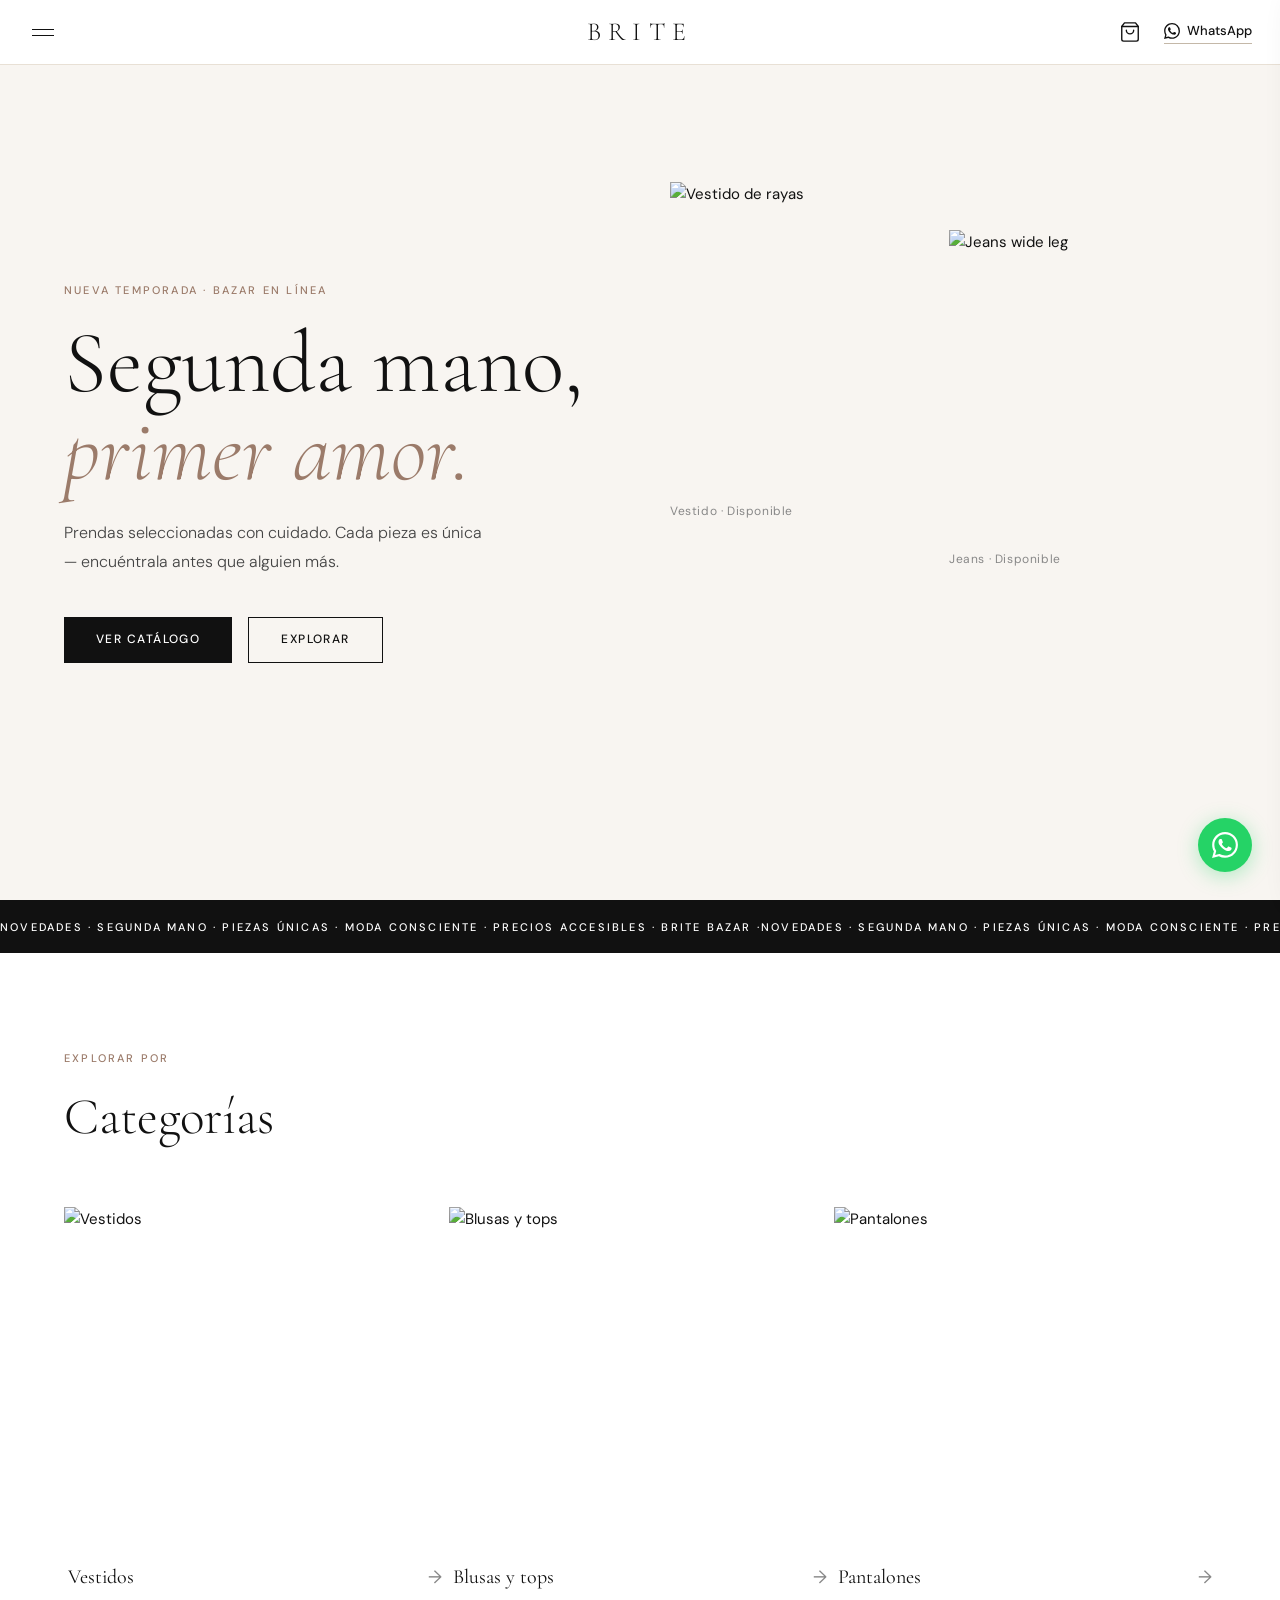
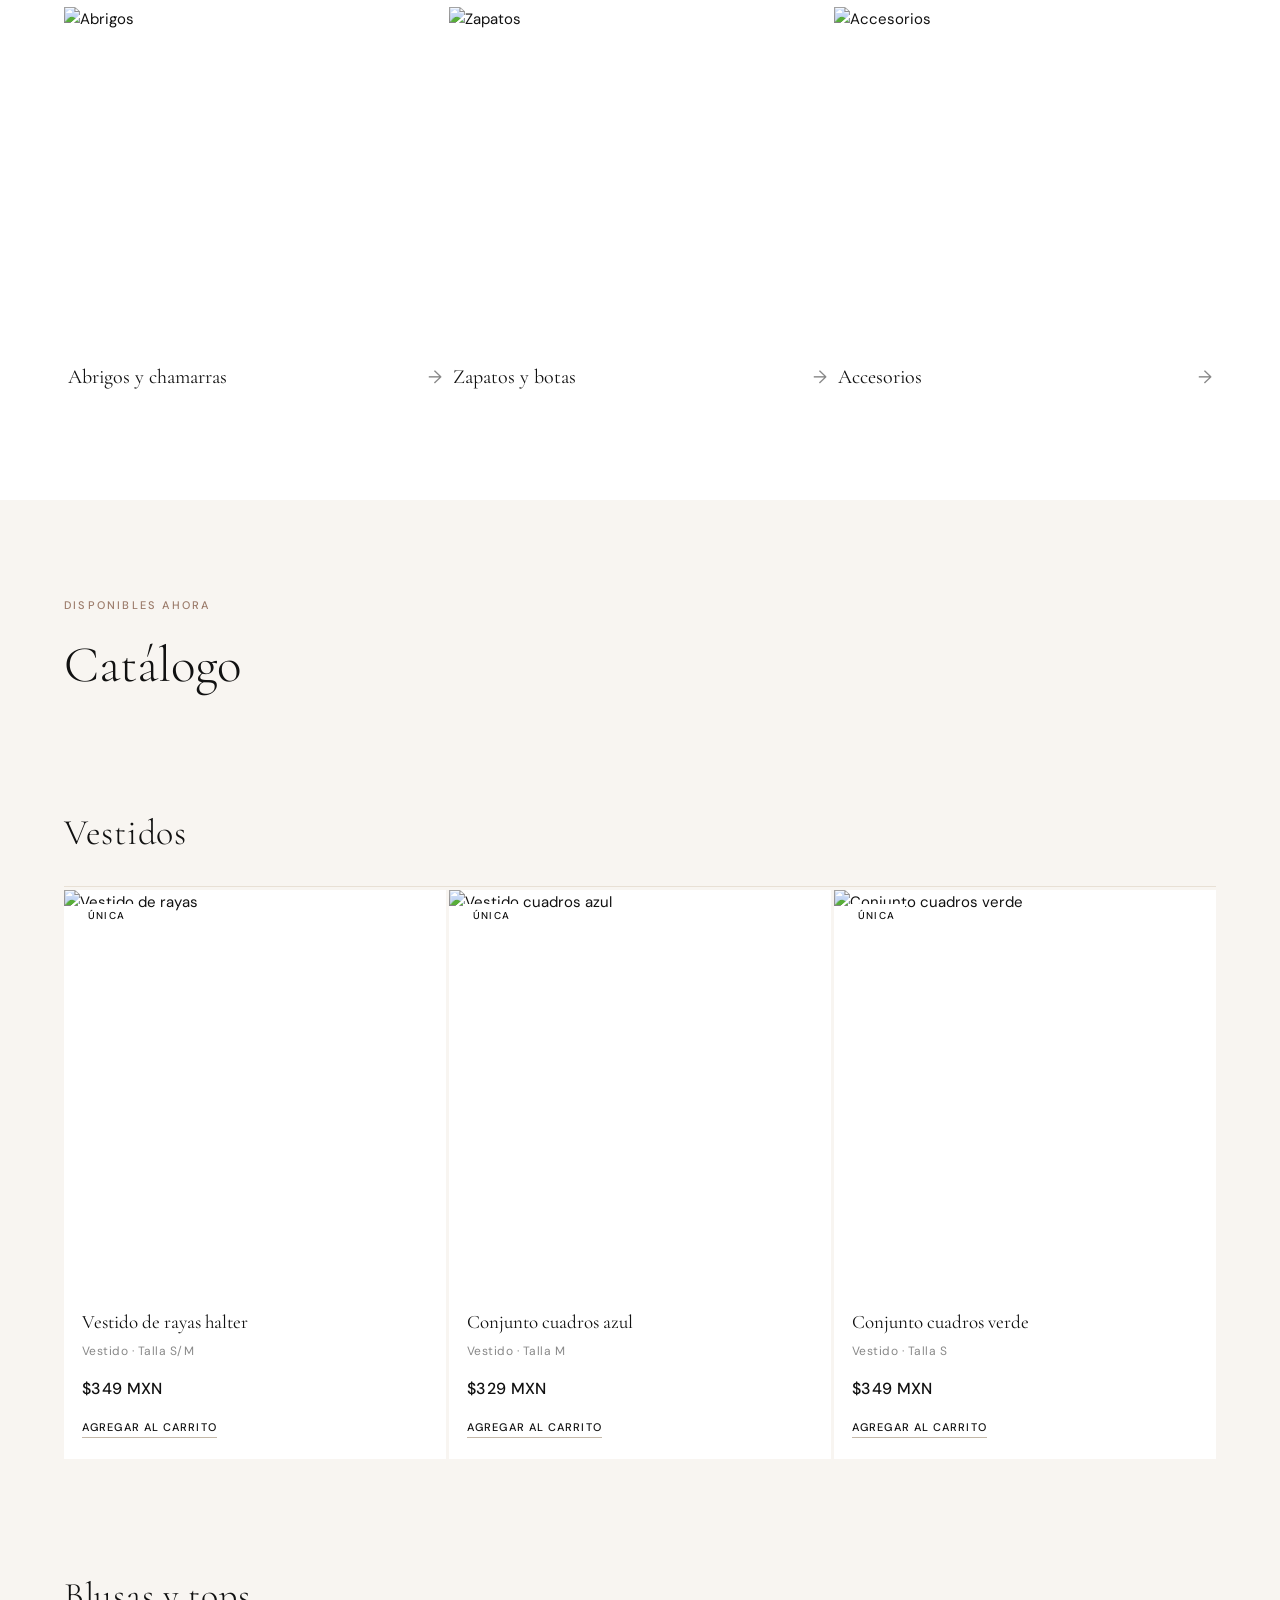
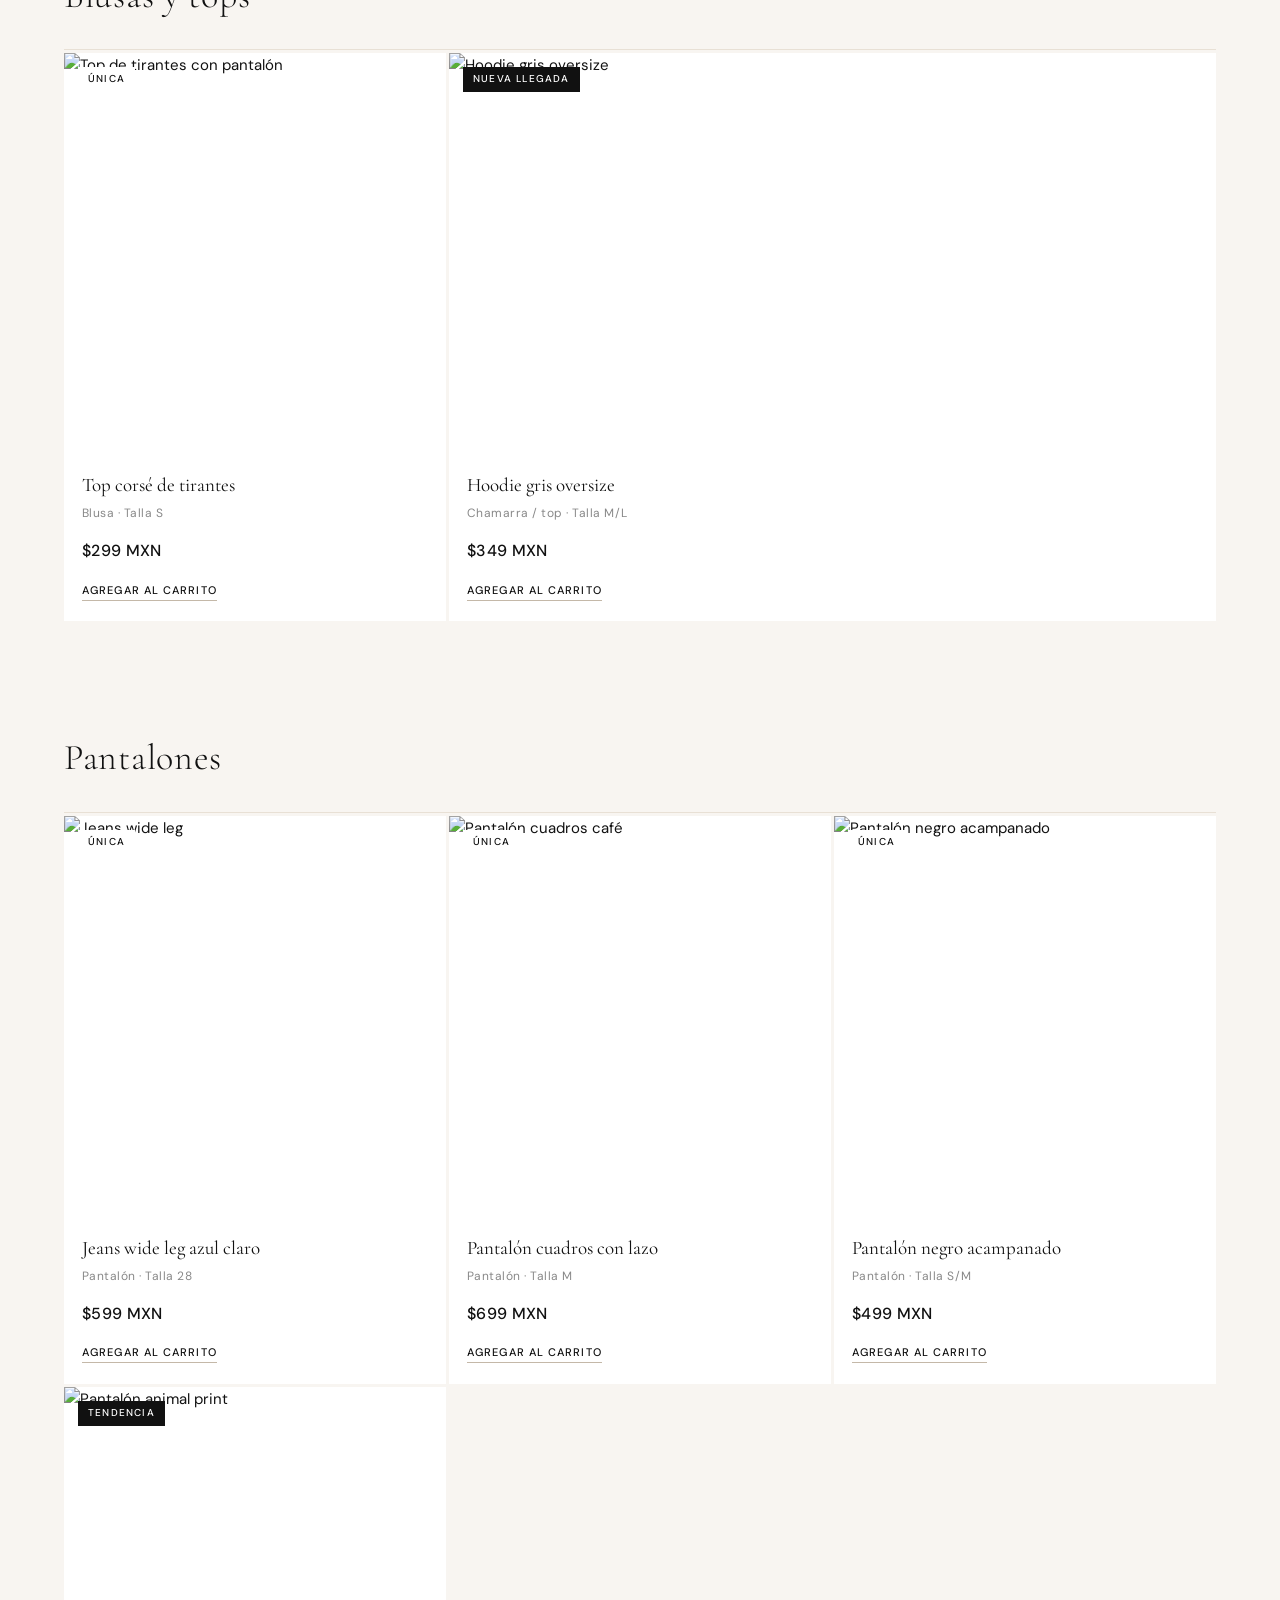
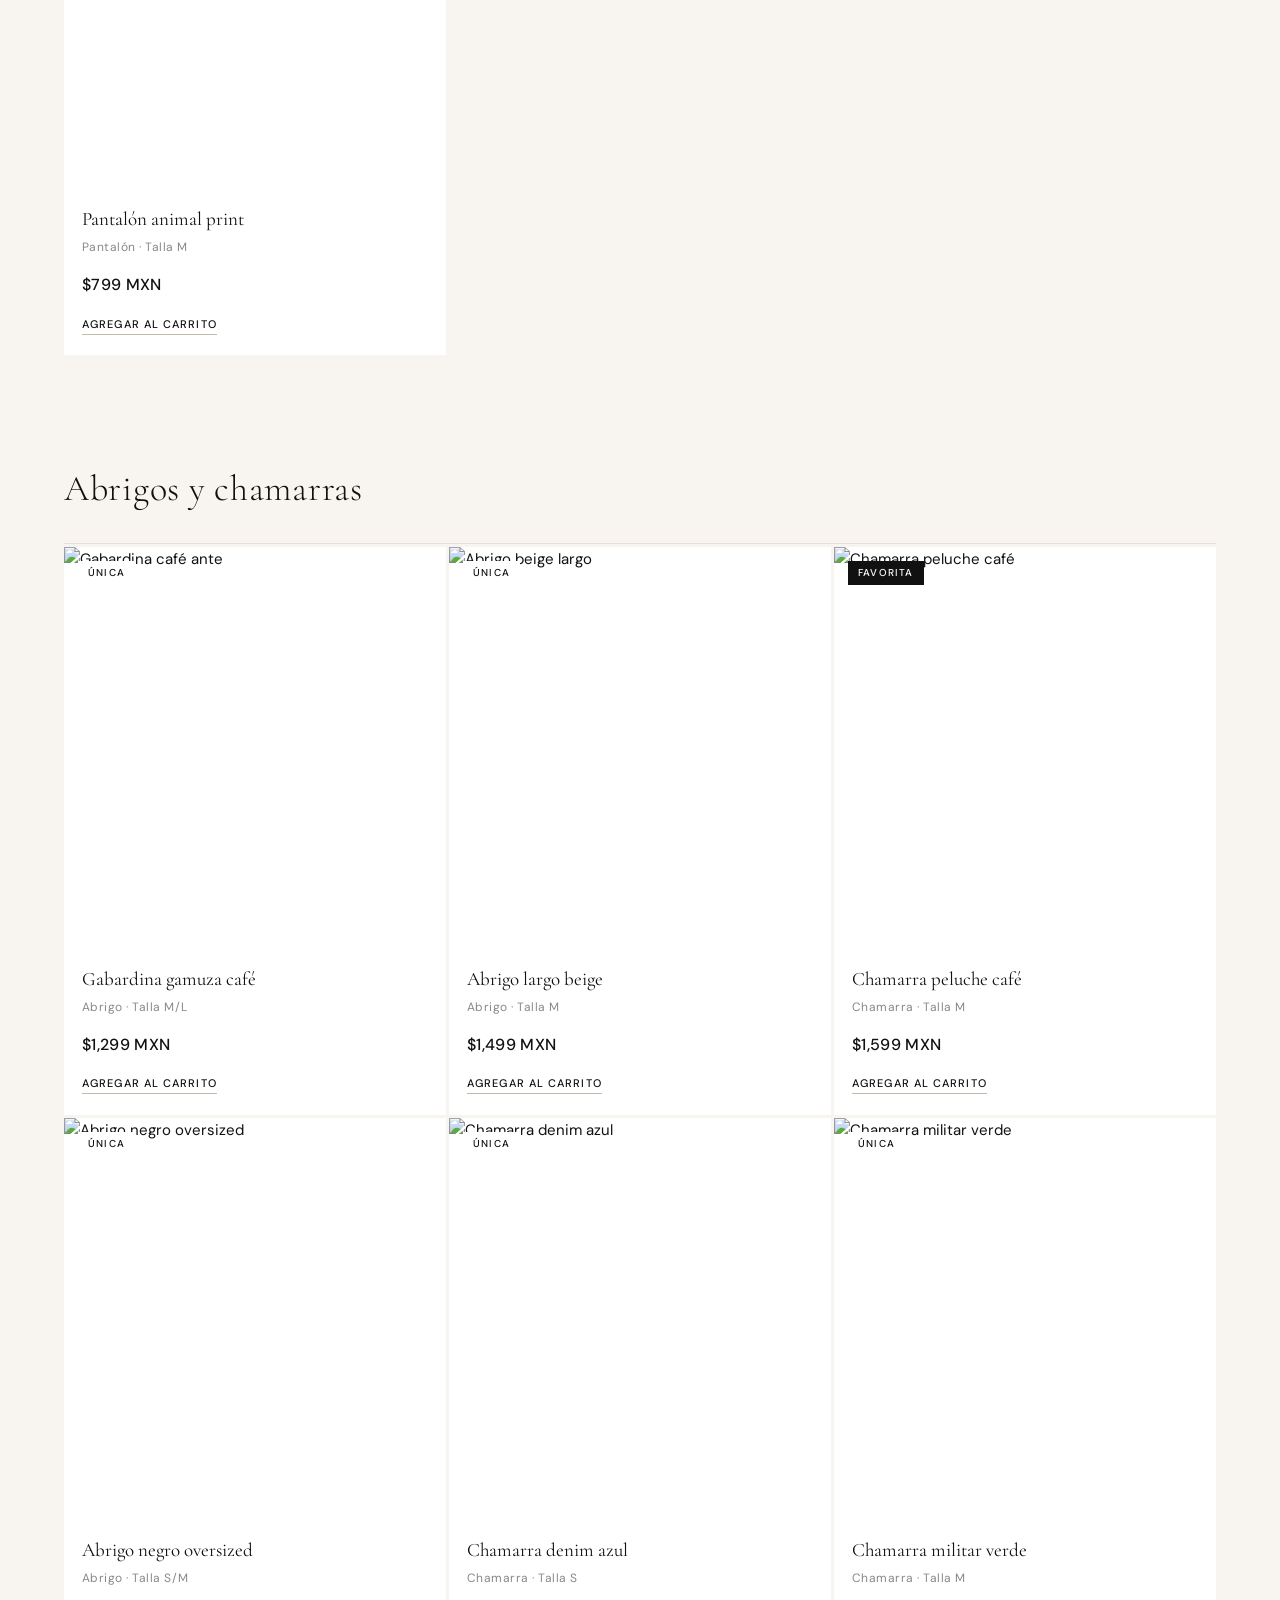
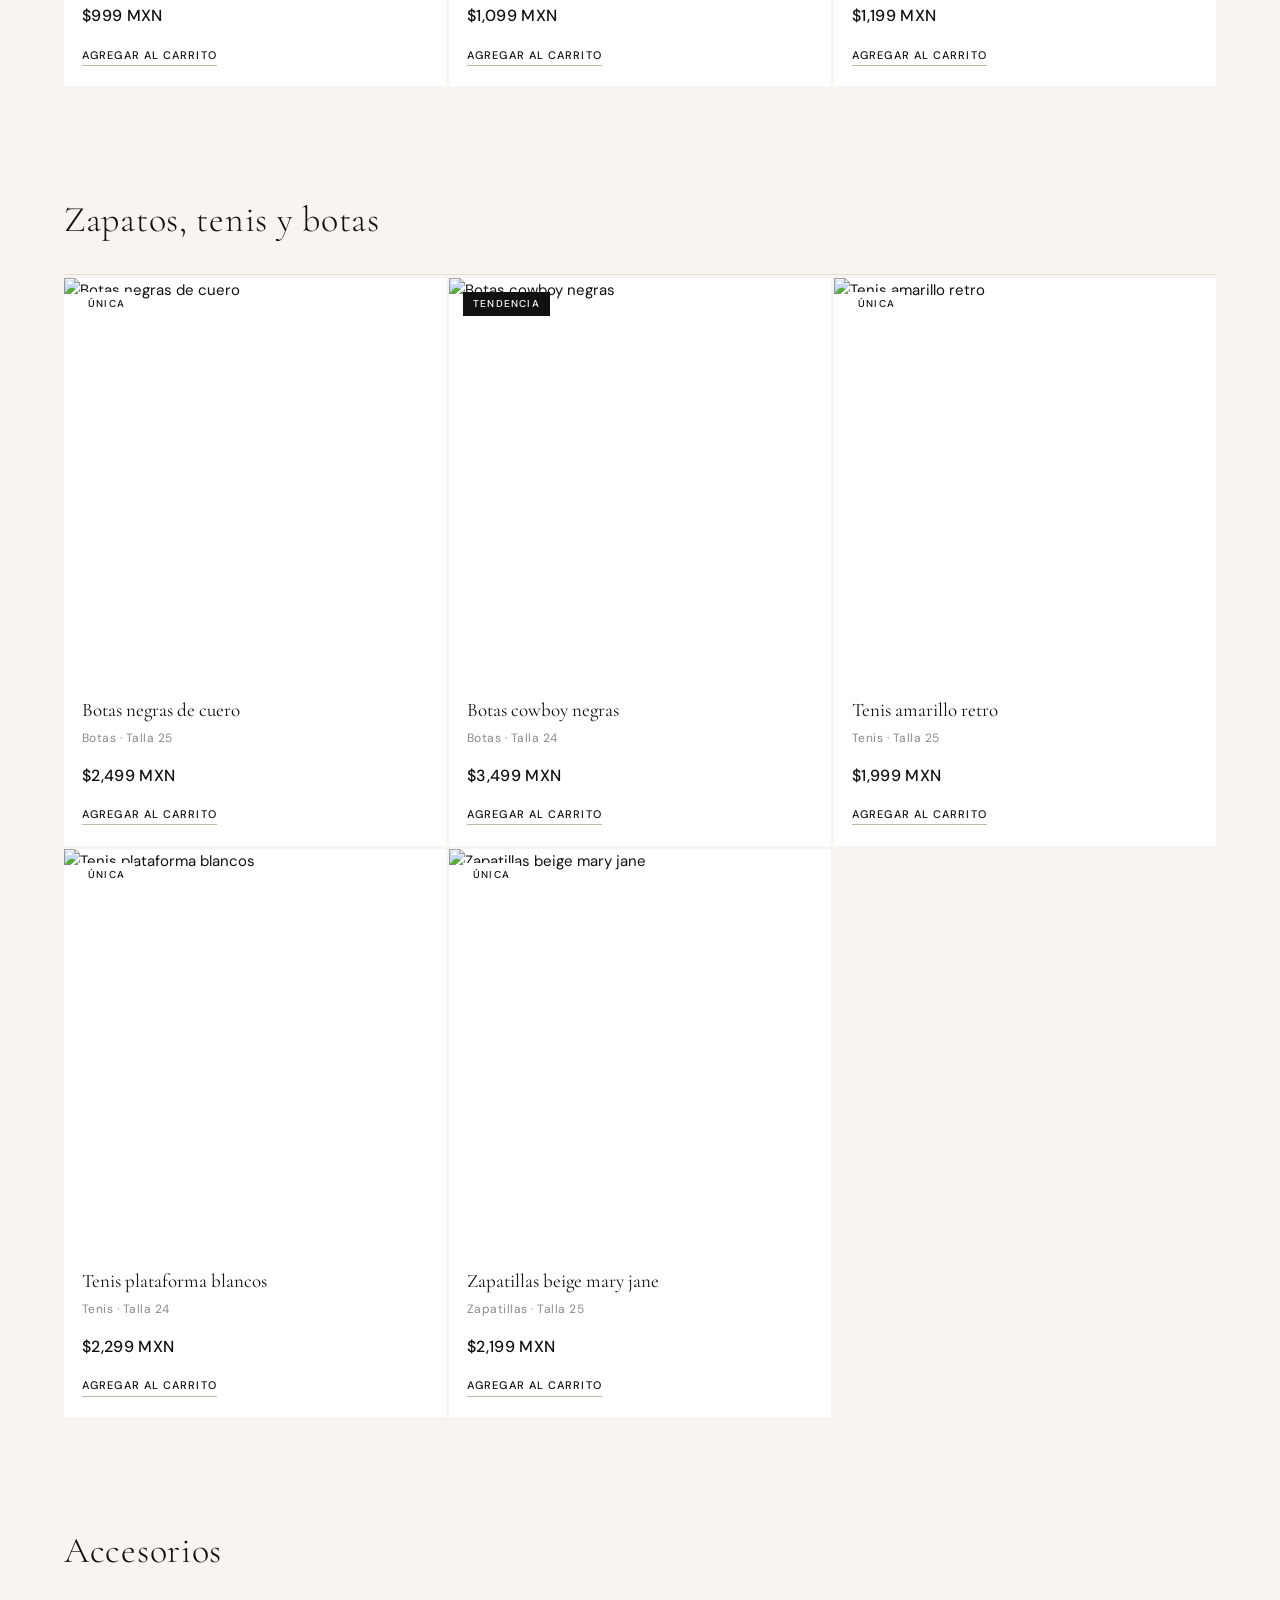
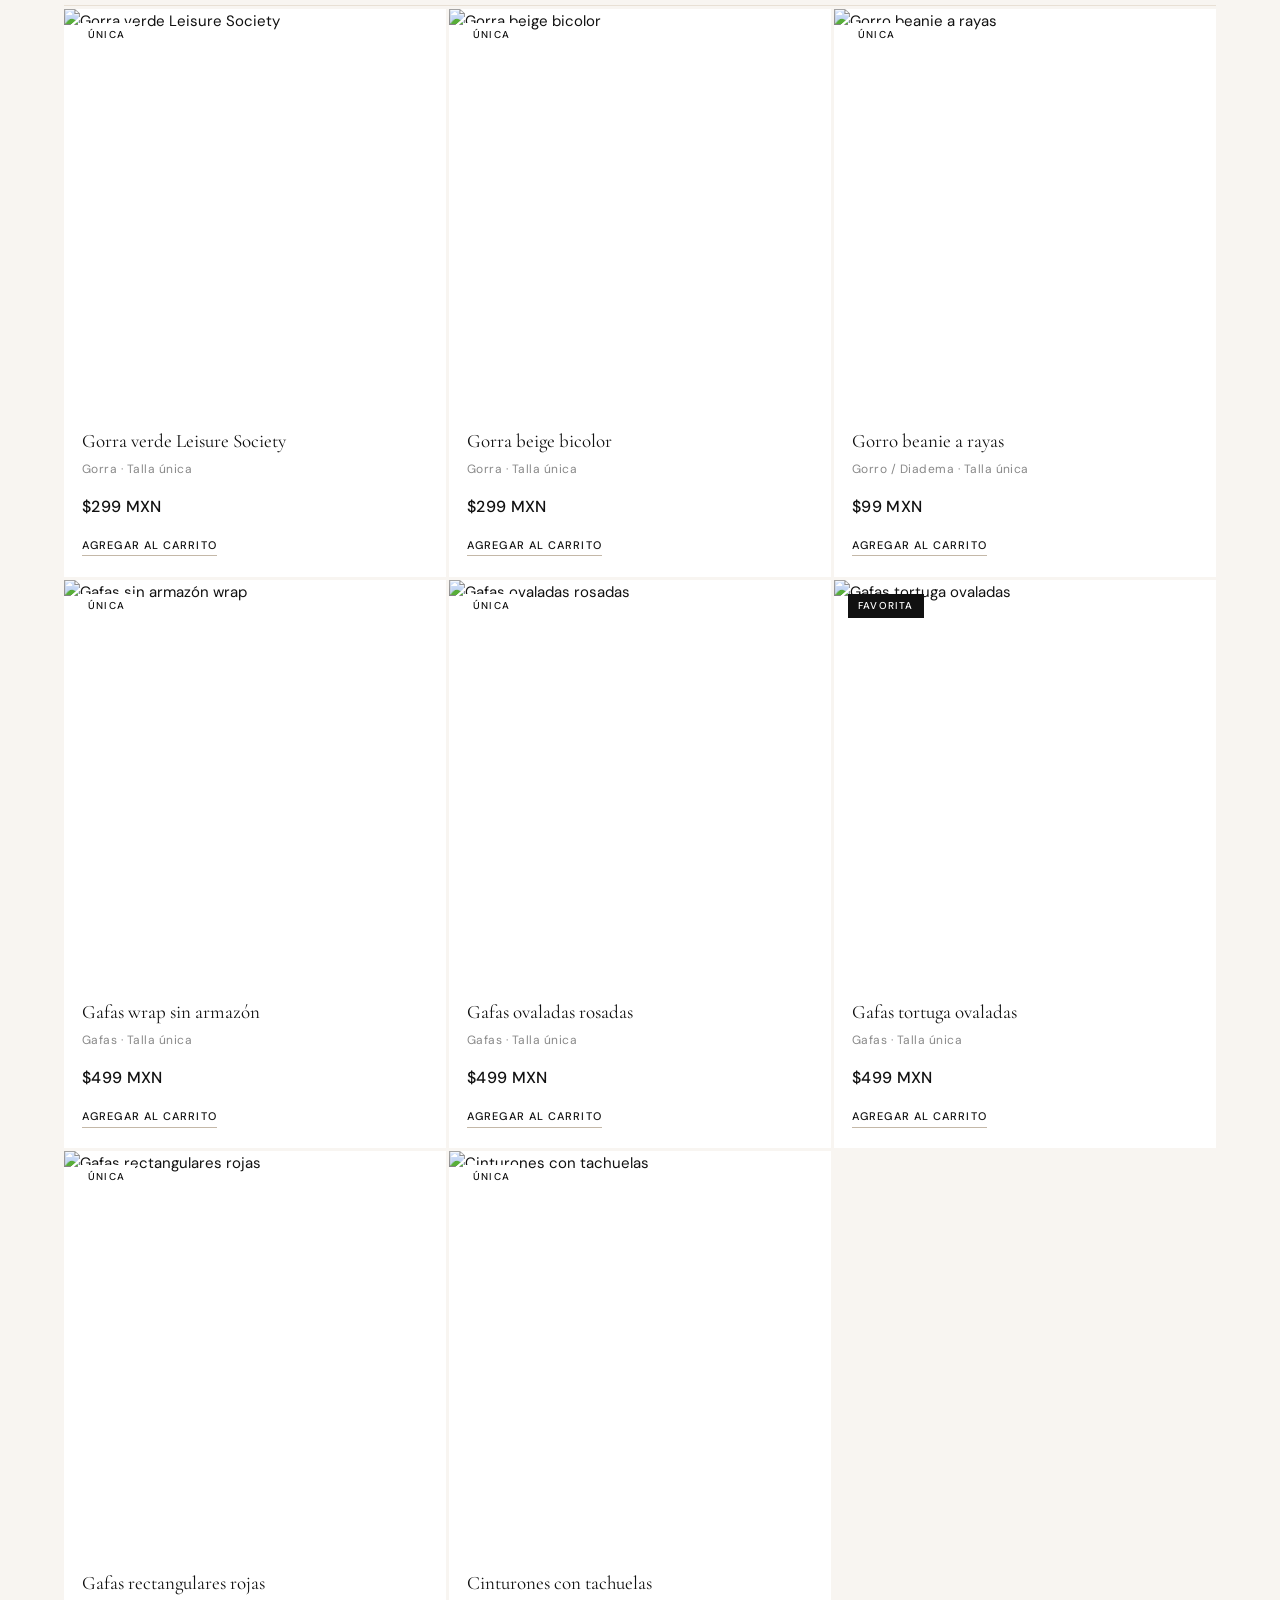
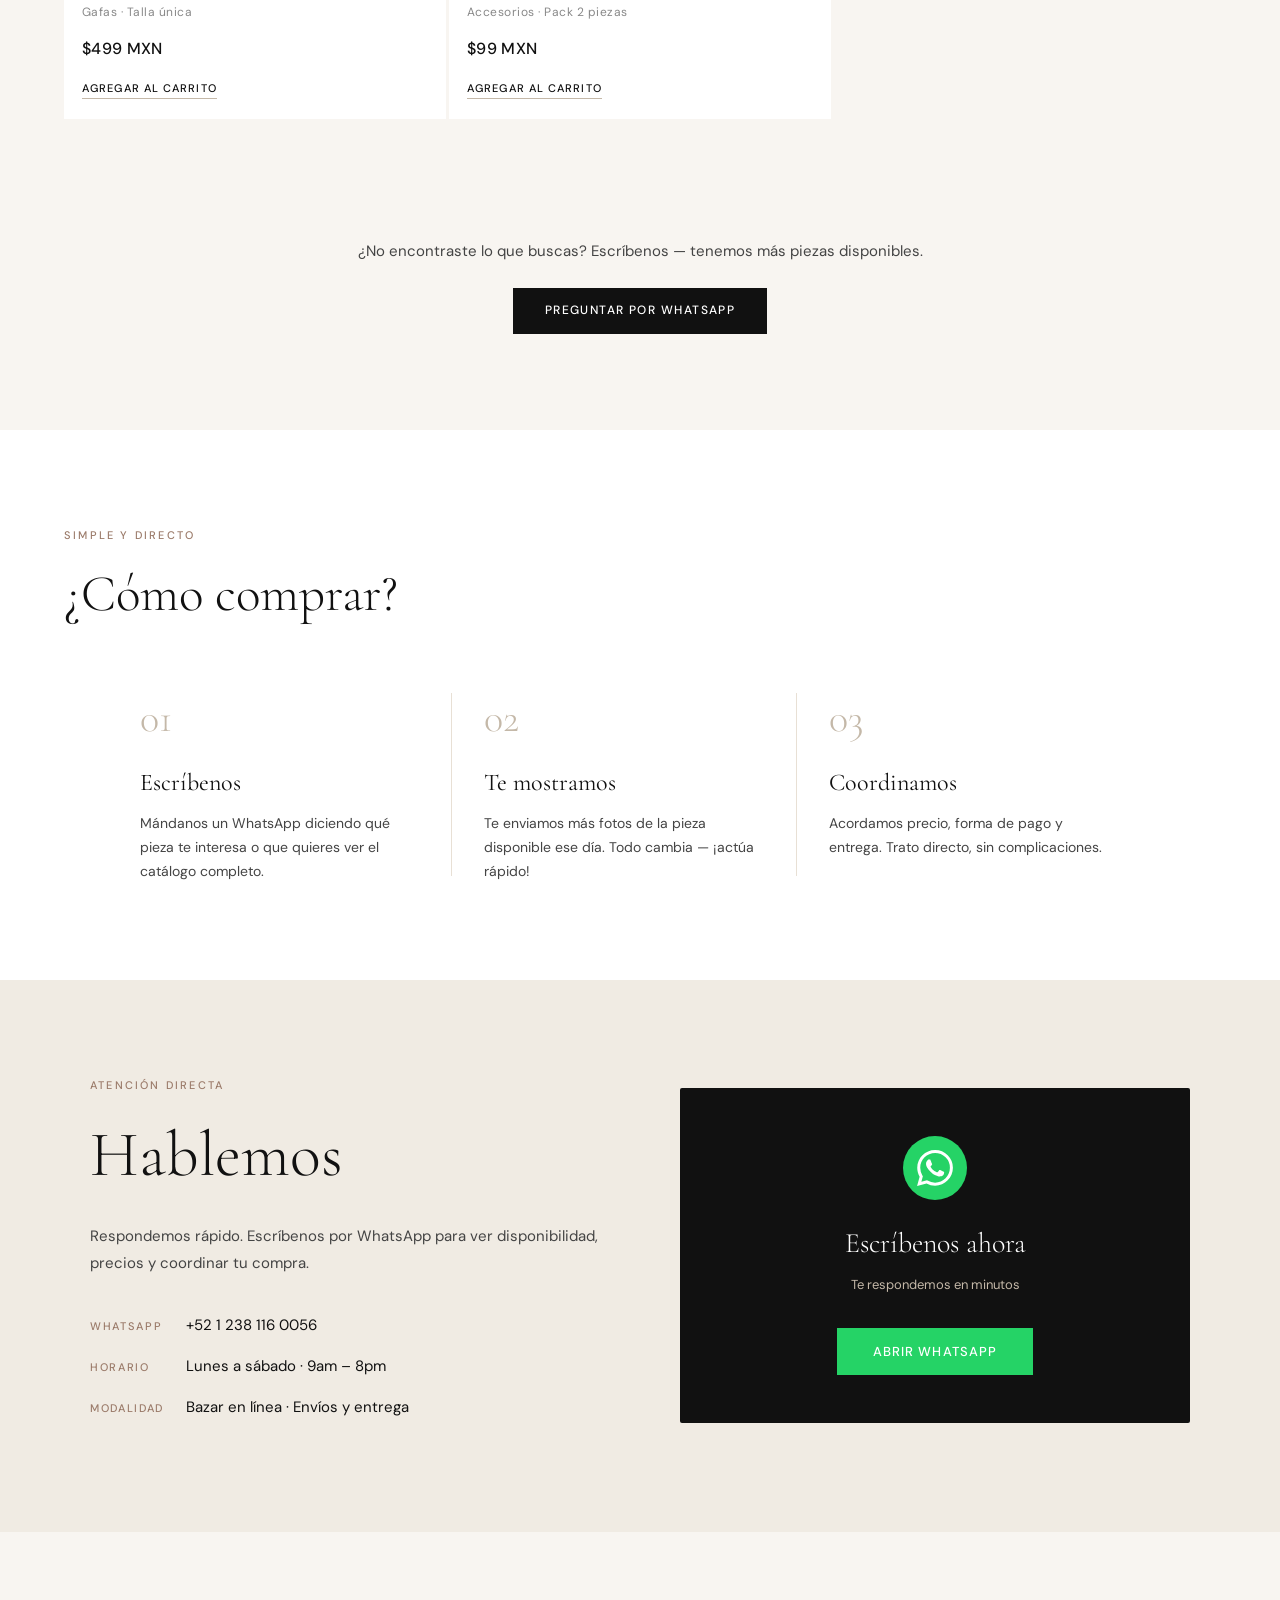
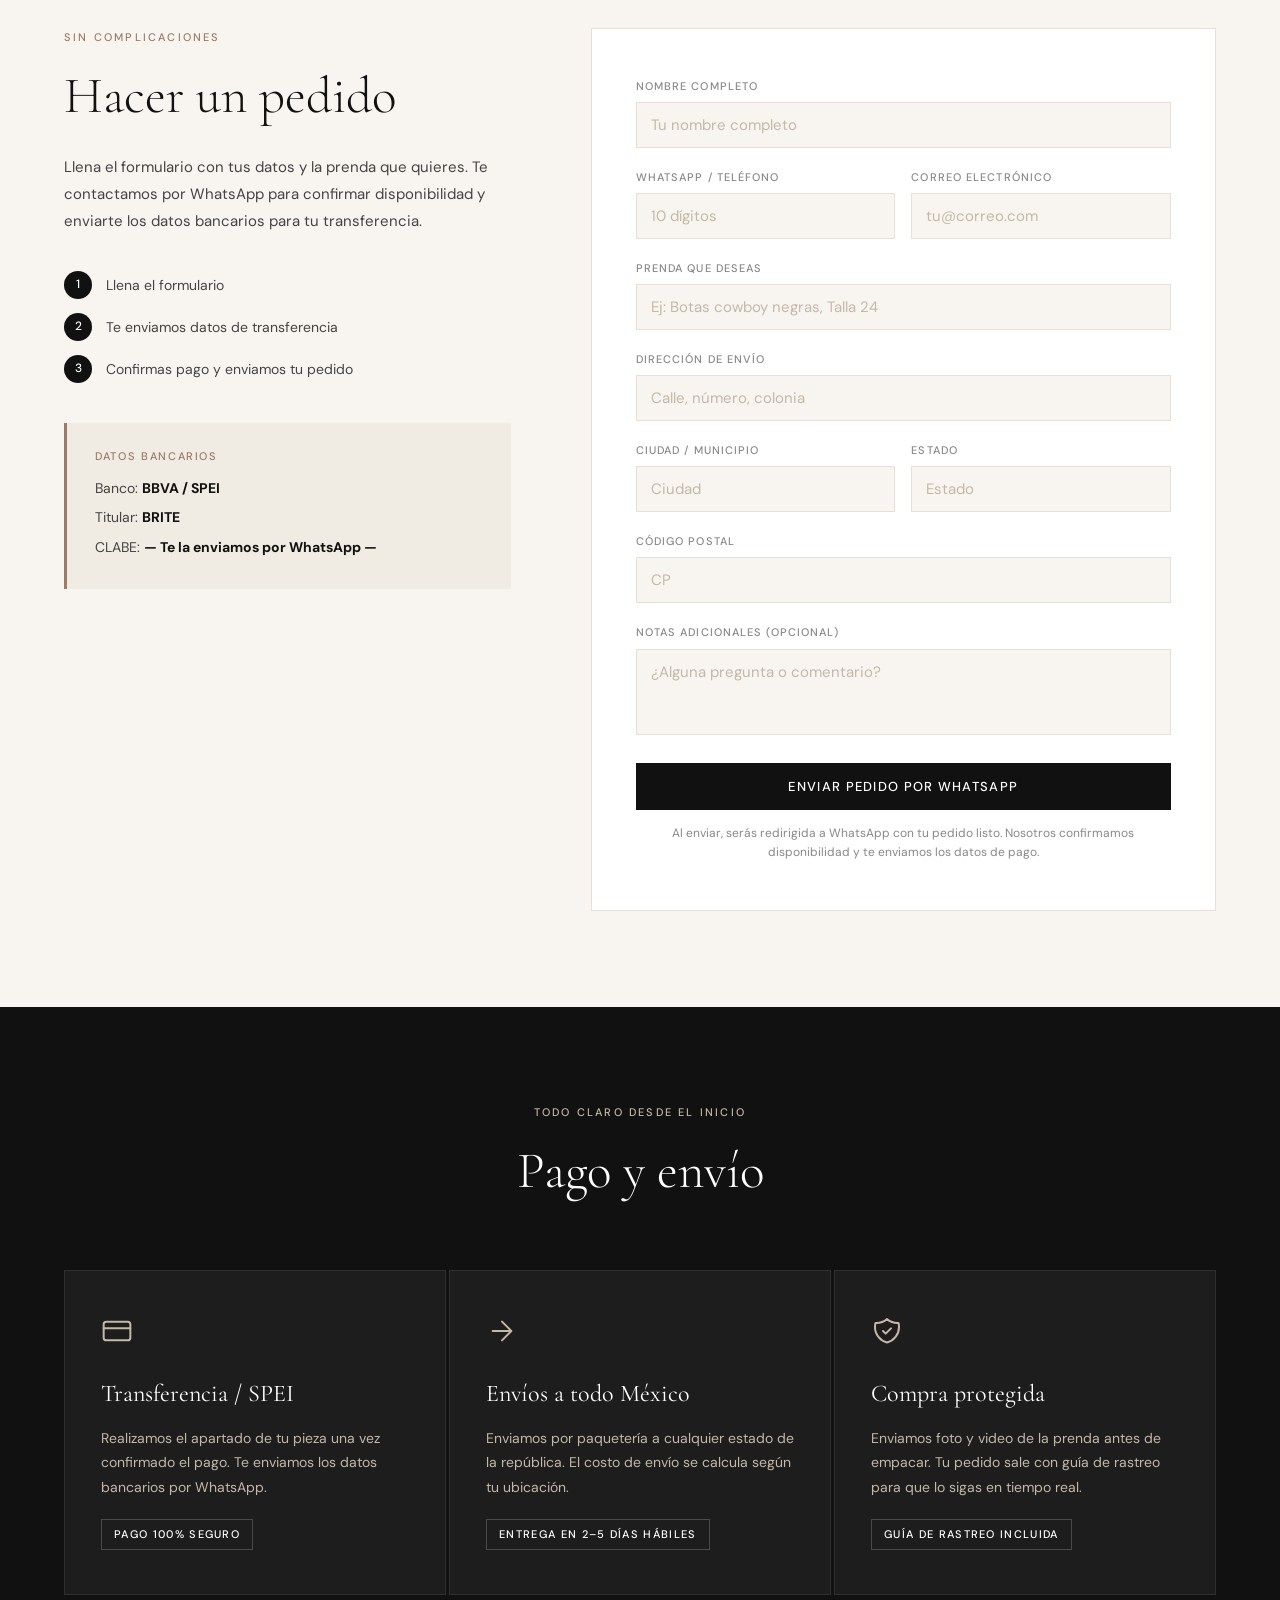
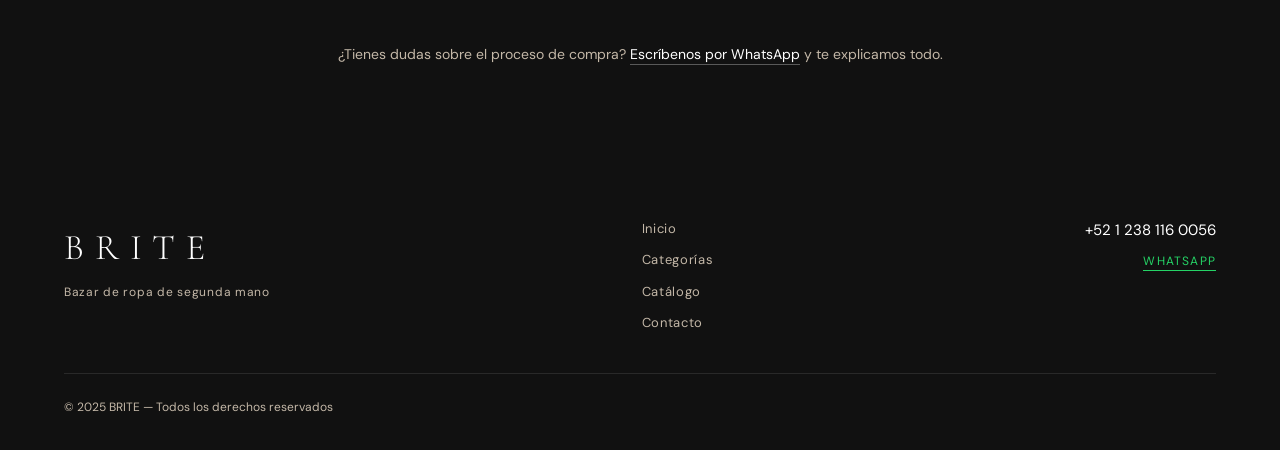
==== commit 176772f8: "Add files via upload" ====
--- a/index.html
+++ b/index.html
@@ -24,7 +24,7 @@
         </div>
         <a class="nav-wa" href="https://wa.me/5212381160056?text=Hola%20BRITE%2C%20quiero%20ver%20el%20catálogo" target="_blank">
           <svg width="16" height="16" viewBox="0 0 24 24" fill="currentColor"><path d="M17.472 14.382c-.297-.149-1.758-.867-2.03-.967-.273-.099-.471-.148-.67.15-.197.297-.767.966-.94 1.164-.173.199-.347.223-.644.075-.297-.15-1.255-.463-2.39-1.475-.883-.788-1.48-1.761-1.653-2.059-.173-.297-.018-.458.13-.606.134-.133.298-.347.446-.52.149-.174.198-.298.298-.497.099-.198.05-.371-.025-.52-.075-.149-.669-1.612-.916-2.207-.242-.579-.487-.5-.669-.51-.173-.008-.371-.01-.57-.01-.198 0-.52.074-.792.372-.272.297-1.04 1.016-1.04 2.479 0 1.462 1.065 2.875 1.213 3.074.149.198 2.096 3.2 5.077 4.487.709.306 1.262.489 1.694.625.712.227 1.36.195 1.871.118.571-.085 1.758-.719 2.006-1.413.248-.694.248-1.289.173-1.413-.074-.124-.272-.198-.57-.347m-5.421 7.403h-.004a9.87 9.87 0 01-5.031-1.378l-.361-.214-3.741.982.998-3.648-.235-.374a9.86 9.86 0 01-1.51-5.26c.001-5.45 4.436-9.884 9.888-9.884 2.64 0 5.122 1.03 6.988 2.898a9.825 9.825 0 012.893 6.994c-.003 5.45-4.437 9.884-9.885 9.884m8.413-18.297A11.815 11.815 0 0012.05 0C5.495 0 .16 5.335.157 11.892c0 2.096.547 4.142 1.588 5.945L.057 24l6.305-1.654a11.882 11.882 0 005.683 1.448h.005c6.554 0 11.89-5.335 11.893-11.893a11.821 11.821 0 00-3.48-8.413z"/></svg>
-          WhatsApp
+          <span class="nav-wa-text">WhatsApp</span>
         </a>
       </div>
     </nav>
--- a/estilo.css
+++ b/estilo.css
@@ -40,15 +40,26 @@
   border-bottom: 1px solid var(--taupe-light);
 }
 .nav-inner {
-  display: flex; align-items: center; justify-content: space-between;
-  height: var(--nav-h); padding: 0 32px;
-  max-width: 1400px; margin: 0 auto;
+  display: grid;
+  grid-template-columns: 1fr auto 1fr;
+  align-items: center;
+  height: var(--nav-h);
+  padding: 0 28px;
+  max-width: 1400px;
+  margin: 0 auto;
 }
 .nav-brand {
   font-family: var(--font-display);
   font-size: 26px; font-weight: 300;
   letter-spacing: 0.28em; color: var(--ink);
-  position: absolute; left: 50%; transform: translateX(-50%);
+  text-align: center;
+  grid-column: 2;
+}
+.nav-left { grid-column: 1; }
+.nav-right {
+  grid-column: 3;
+  display: flex; align-items: center;
+  gap: 16px; justify-content: flex-end;
 }
 .nav-menu-btn {
   background: none; border: none; cursor: pointer;
@@ -416,7 +427,10 @@
 }
 
 @media (max-width: 640px) {
-  .nav-inner { padding: 0 20px; }
+  .nav-inner { padding: 0 16px; }
+  .nav-wa-text { display: none; }
+  .nav-brand { font-size: 20px; letter-spacing: 0.18em; }
+  .nav-right { gap: 10px; }
   .hero { padding: calc(var(--nav-h) + 24px) 20px 48px; }
   .hero-visual { display: none; }
   .cat-grid { grid-template-columns: 1fr; }
@@ -696,10 +710,7 @@
   .form-row { grid-template-columns: 1fr; }
 }
 
-/* ══ NAV RIGHT ══ */
-.nav-right {
-  display: flex; align-items: center; gap: 20px;
-}
+/* ══ NAV RIGHT - already defined above ══ */
 
 /* ══ CARRITO ÍCONO ══ */
 .carrito-icon {
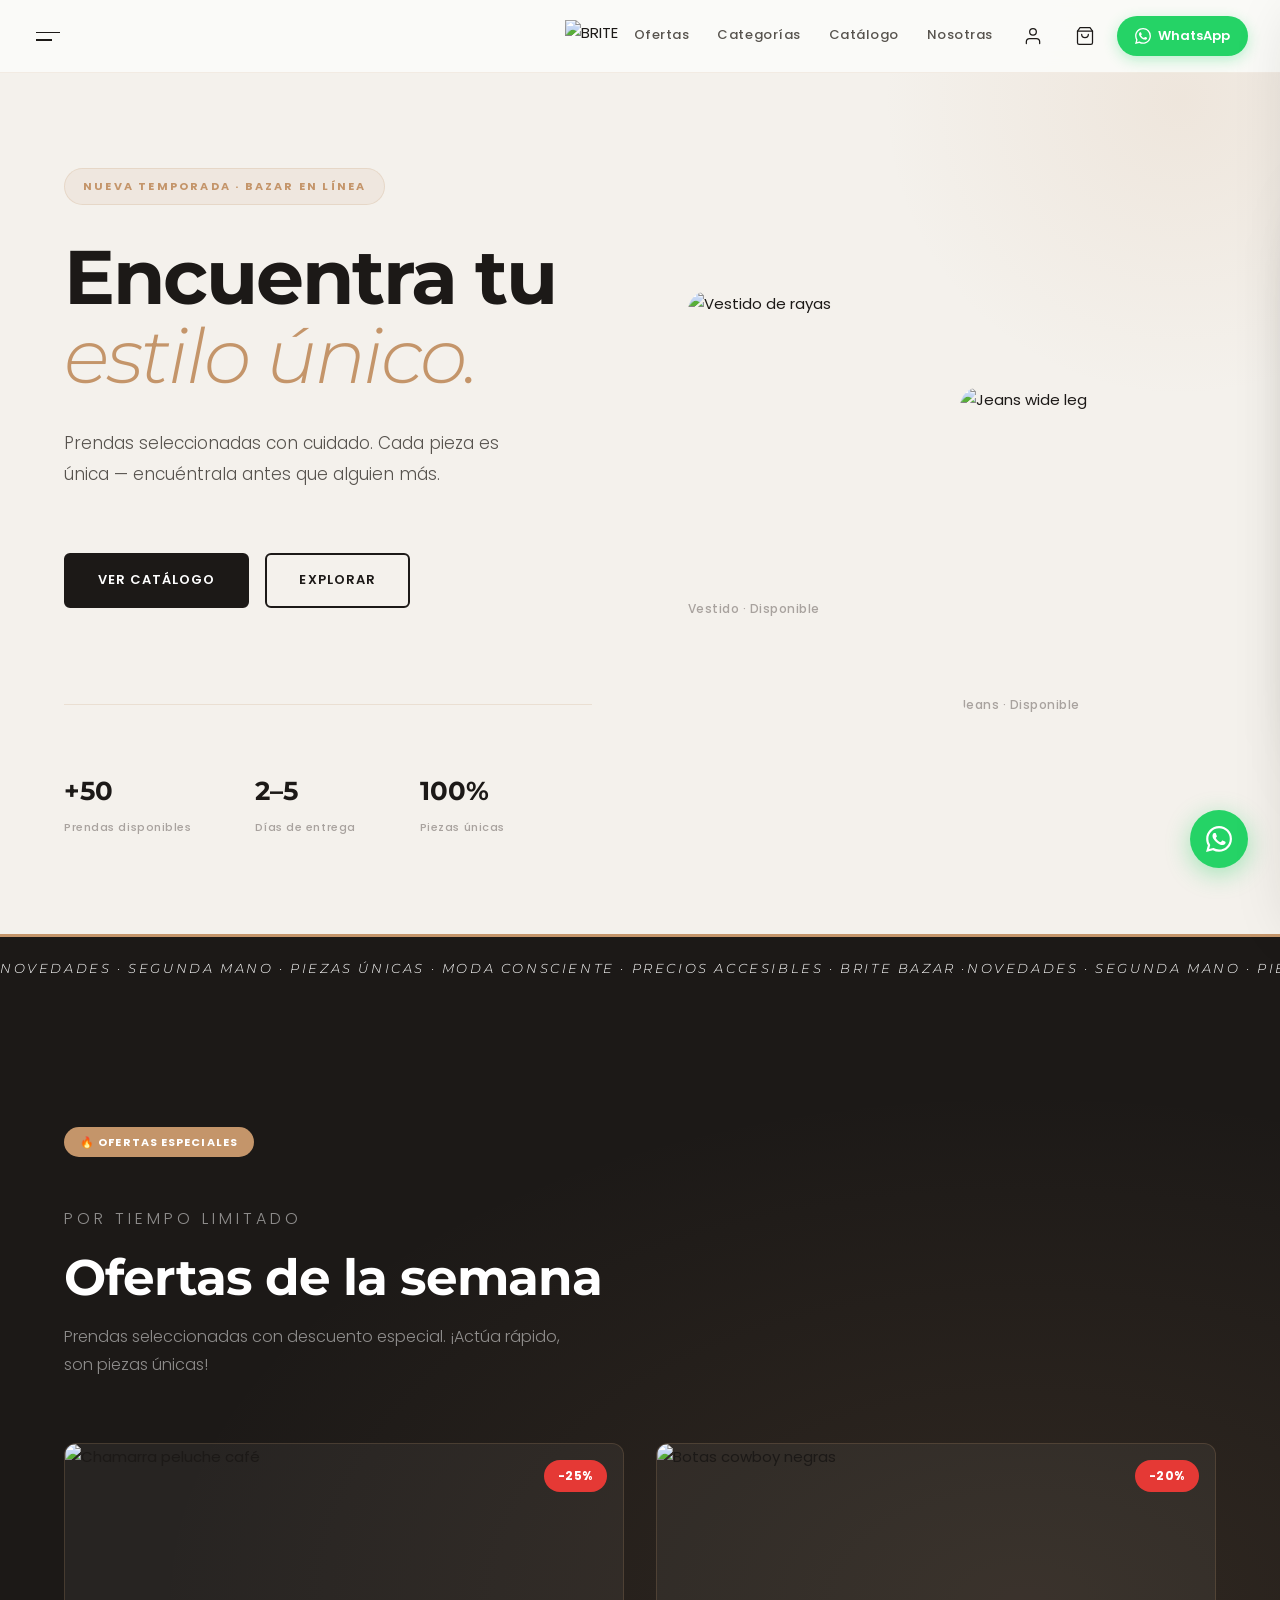
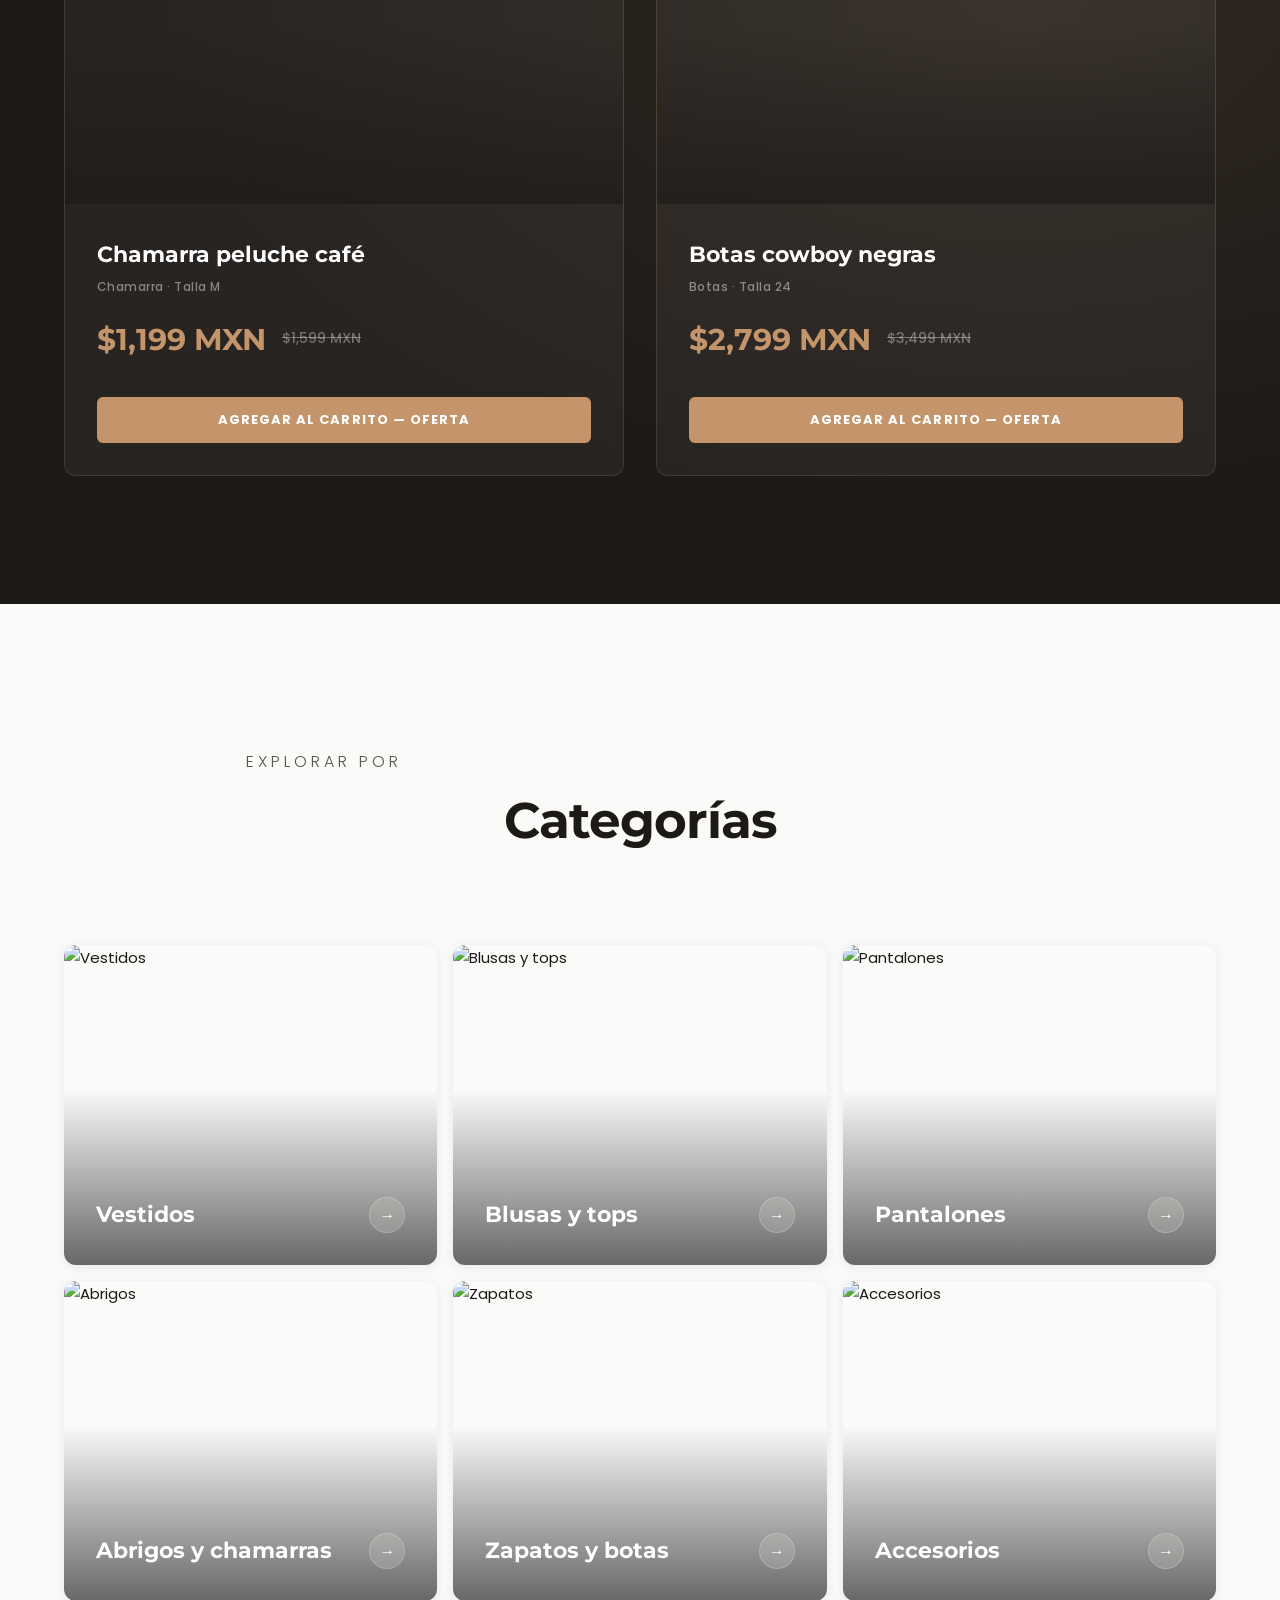
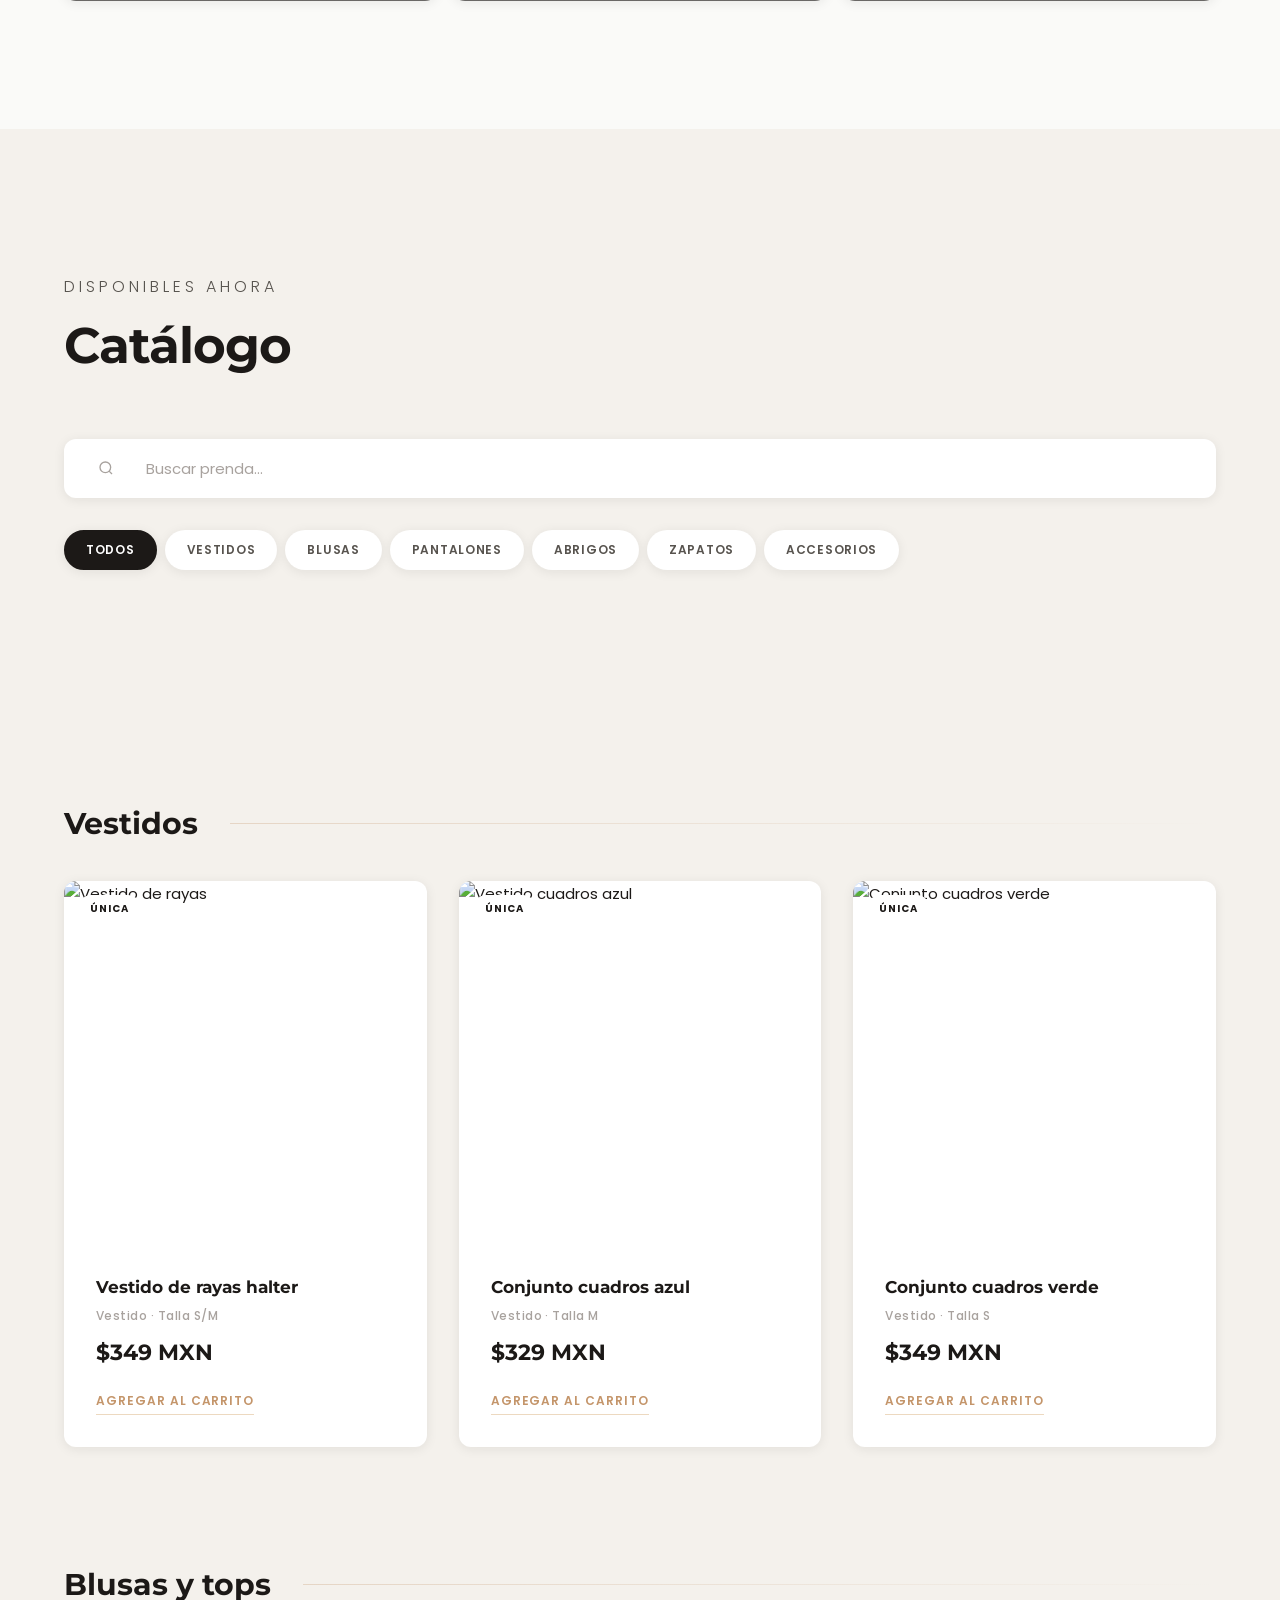
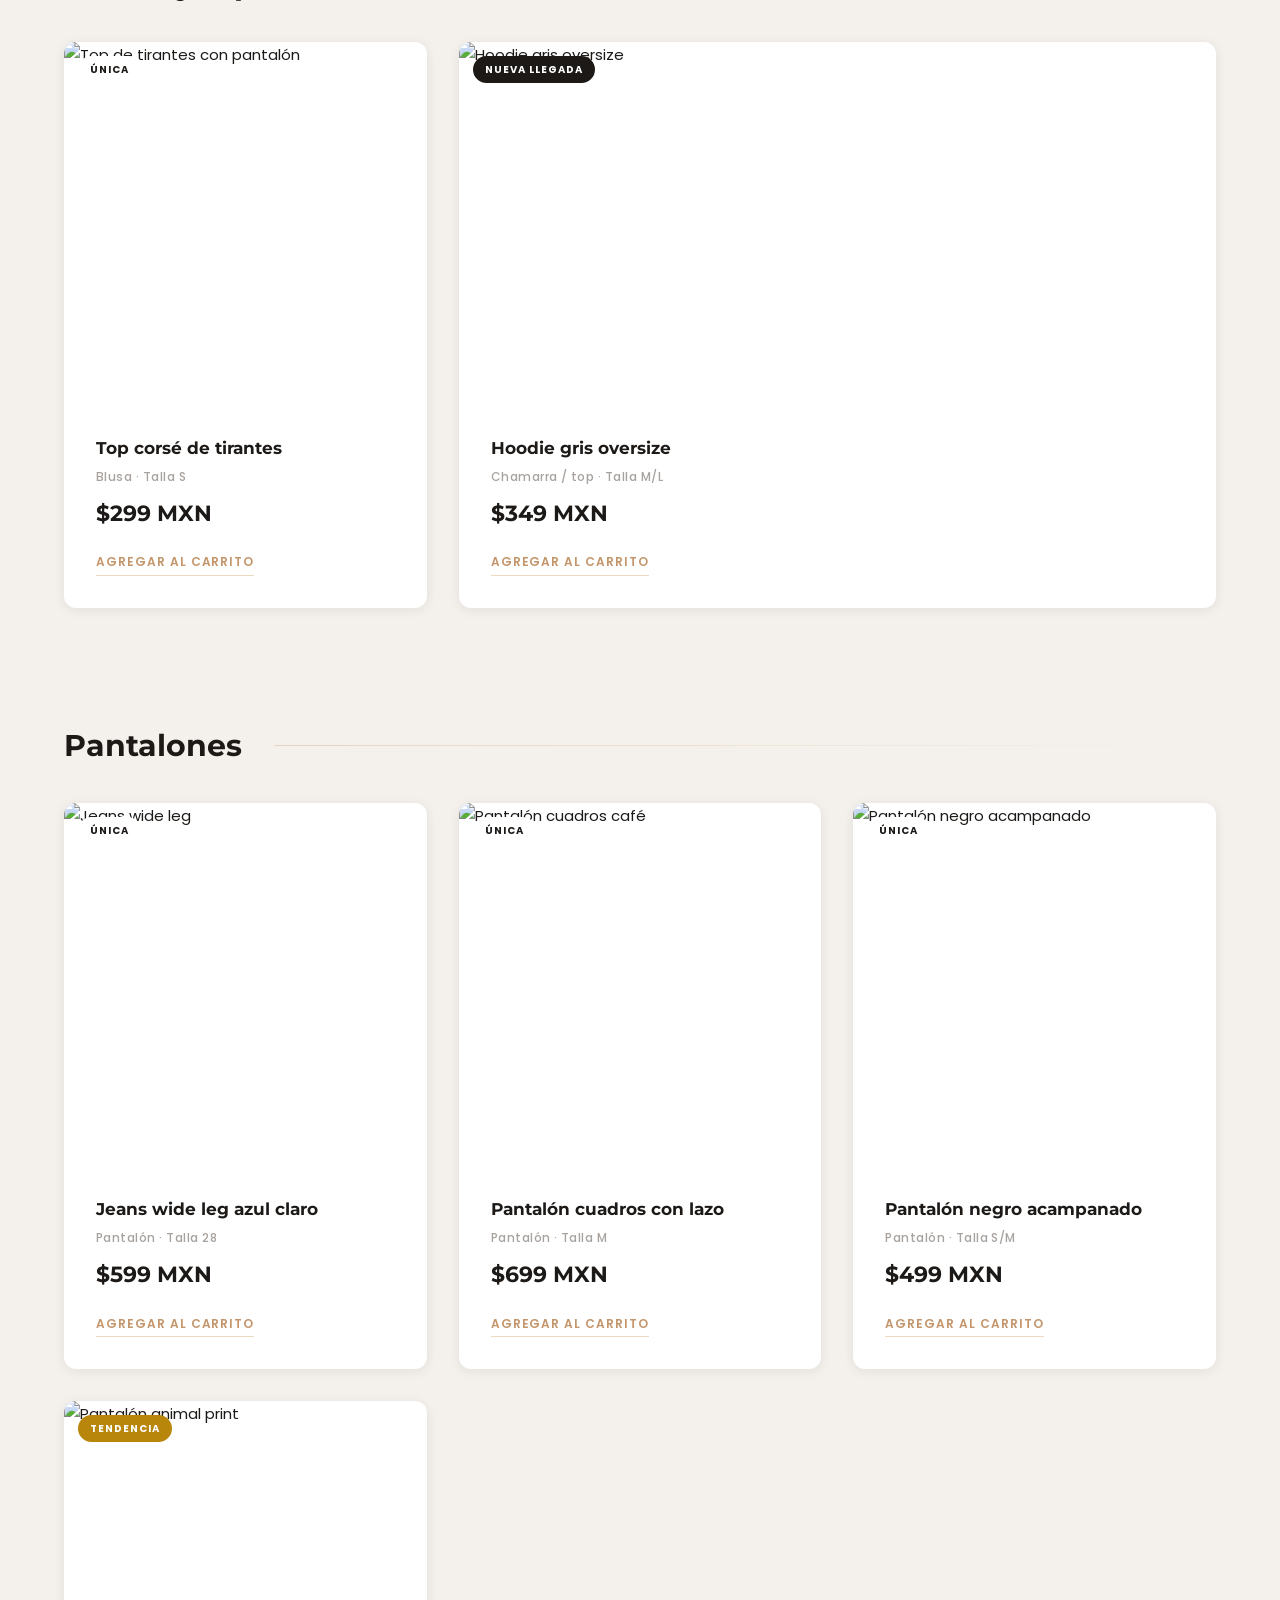
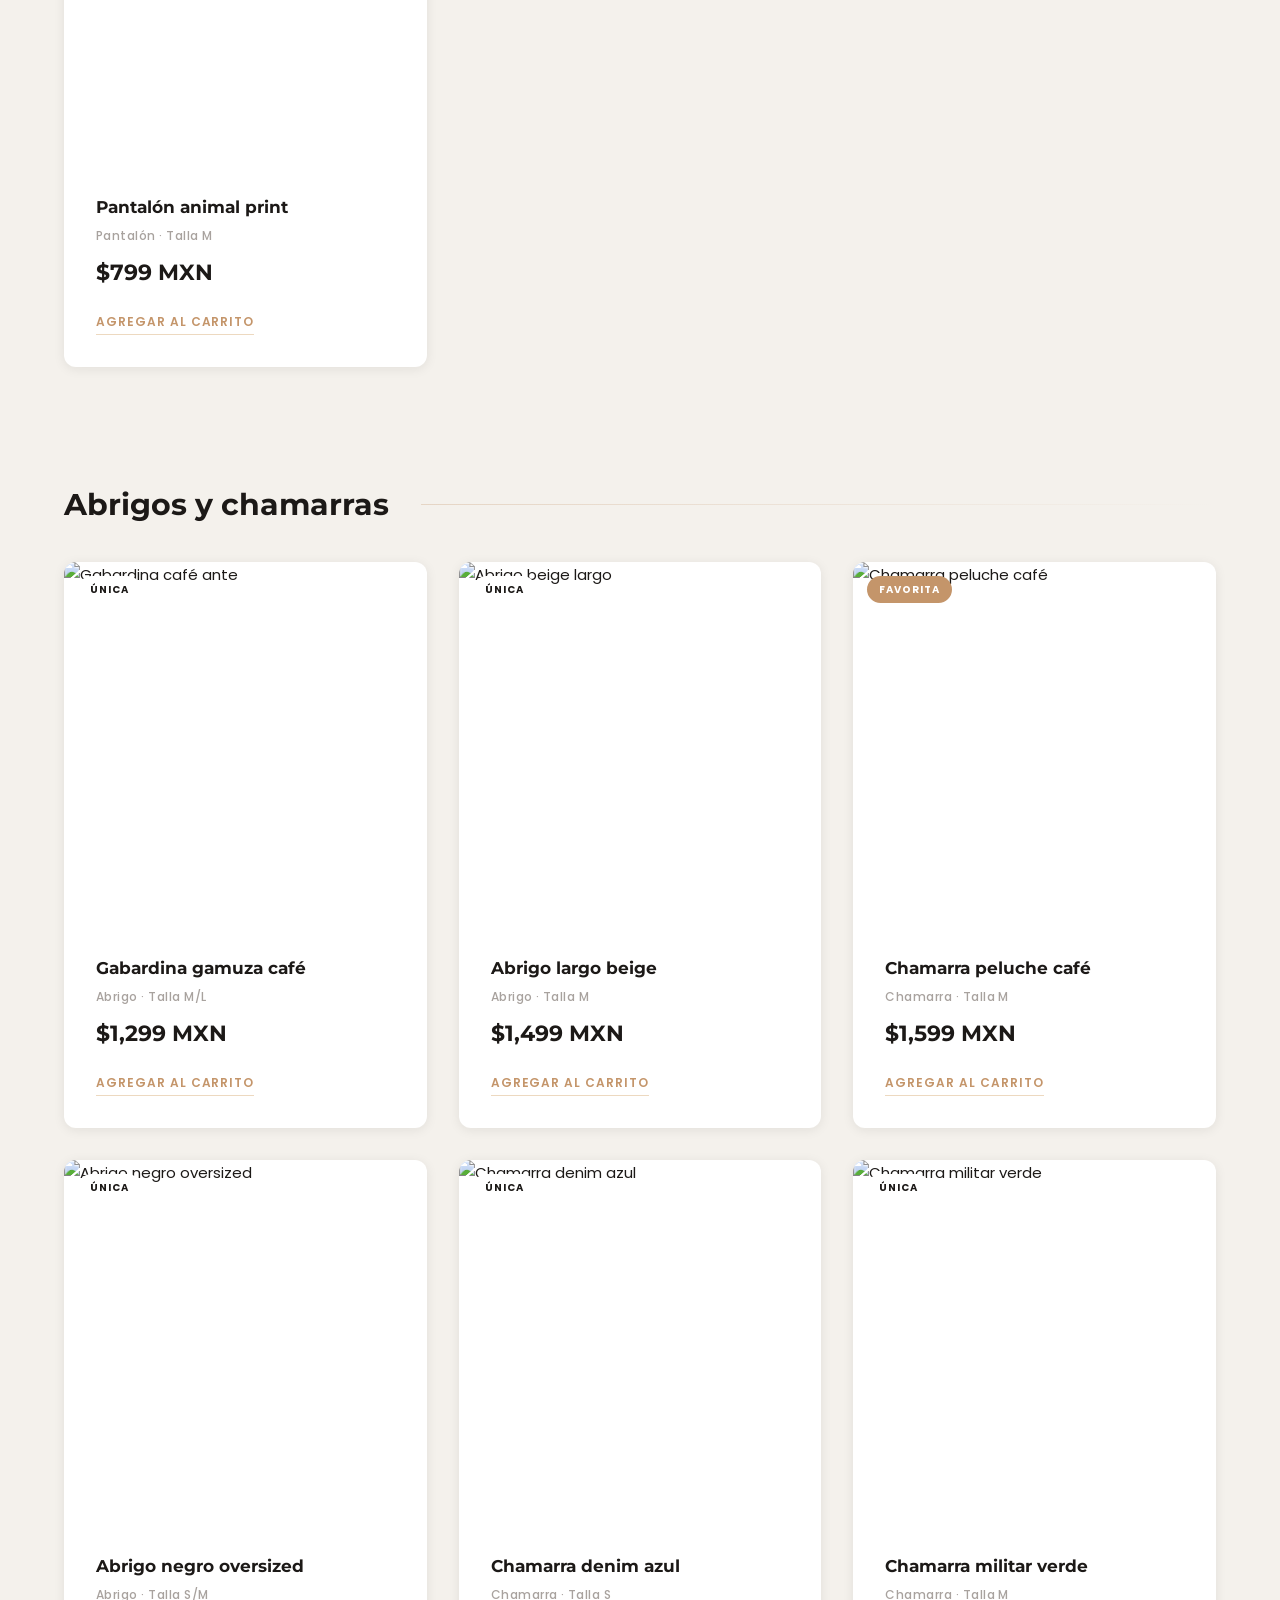
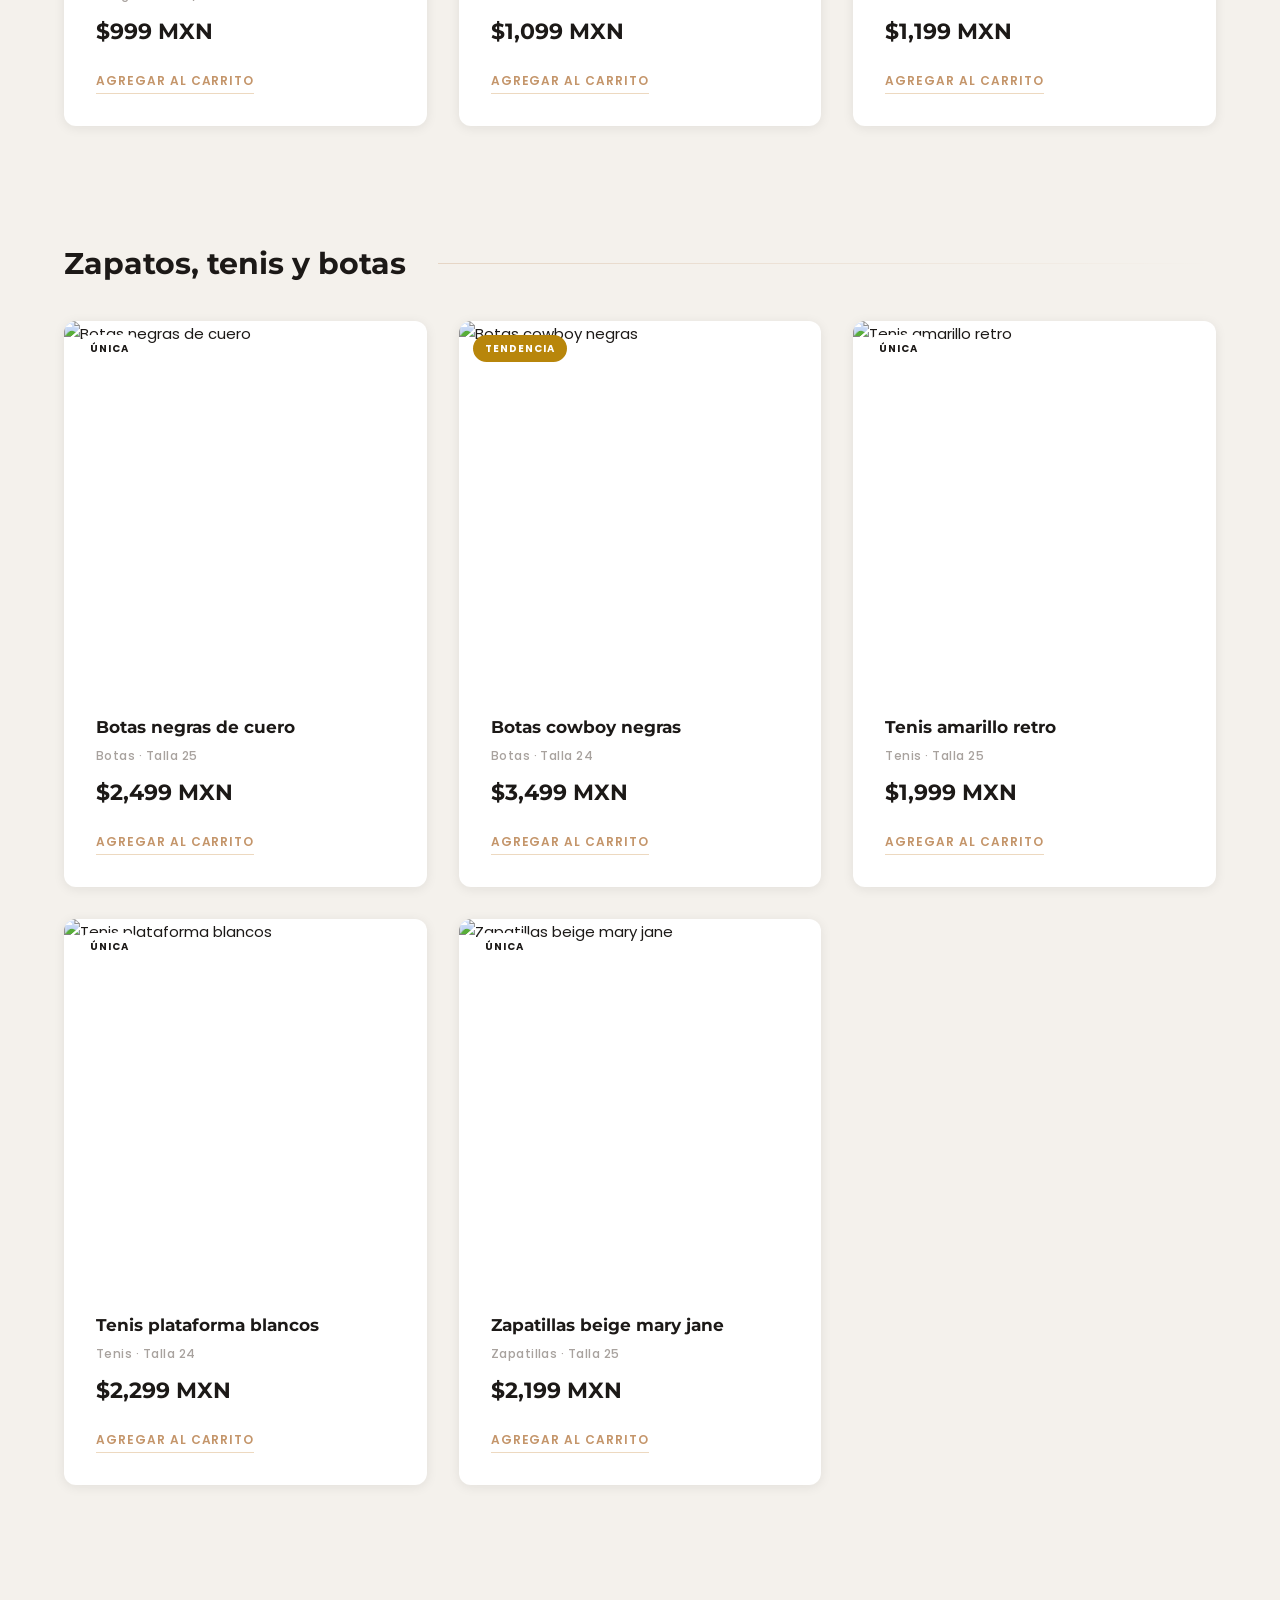
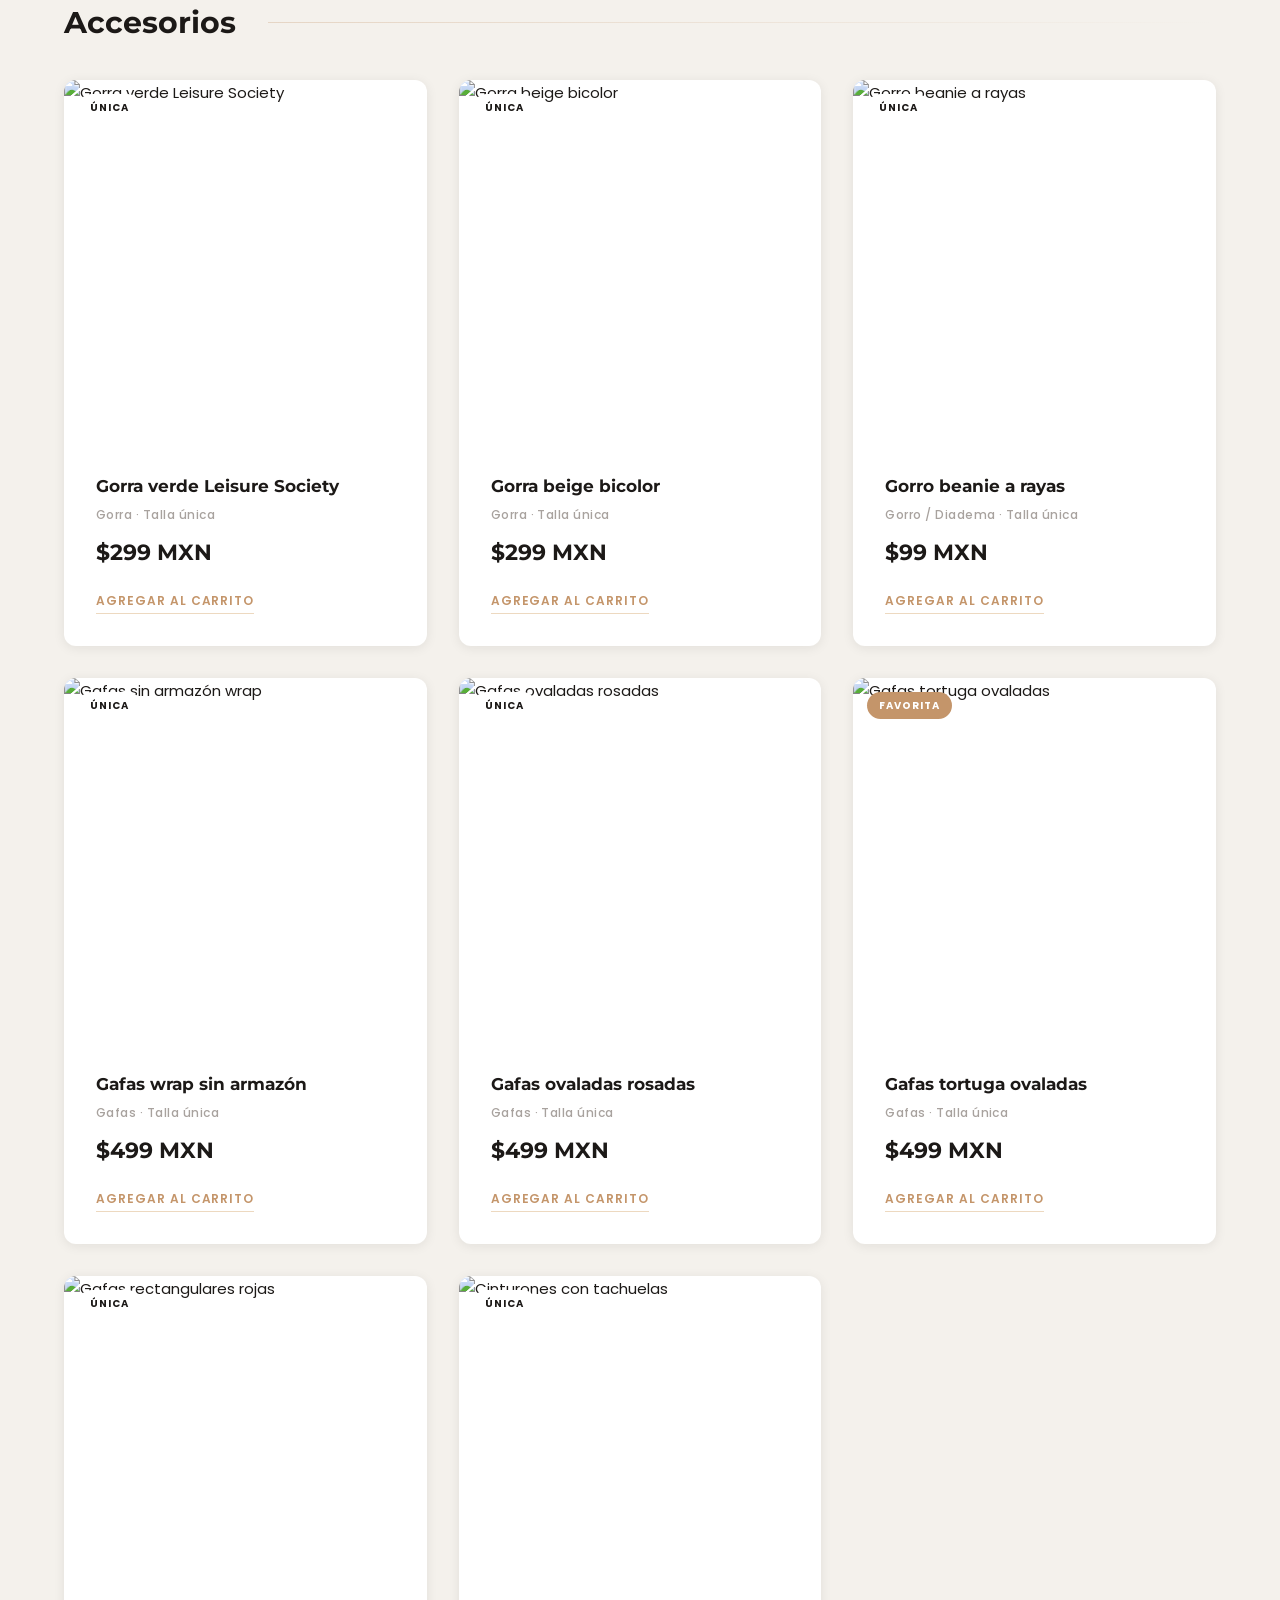
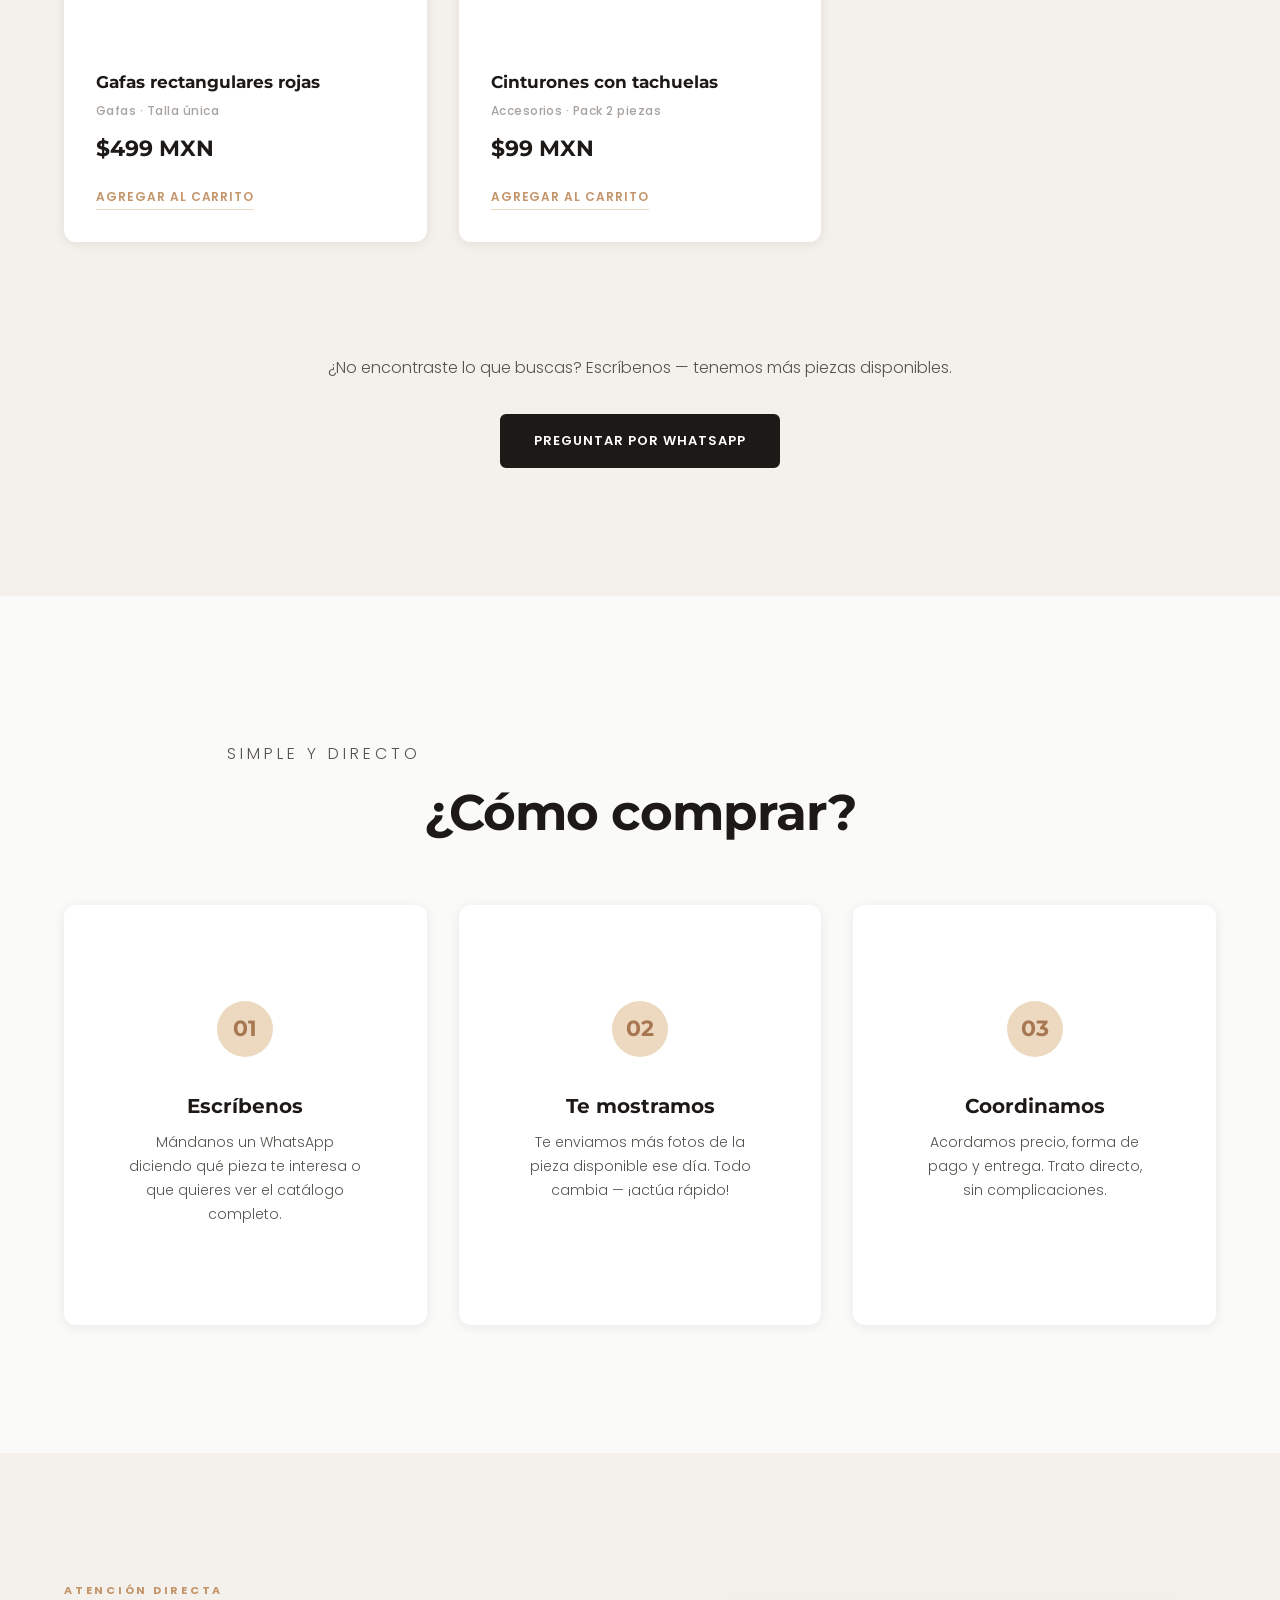
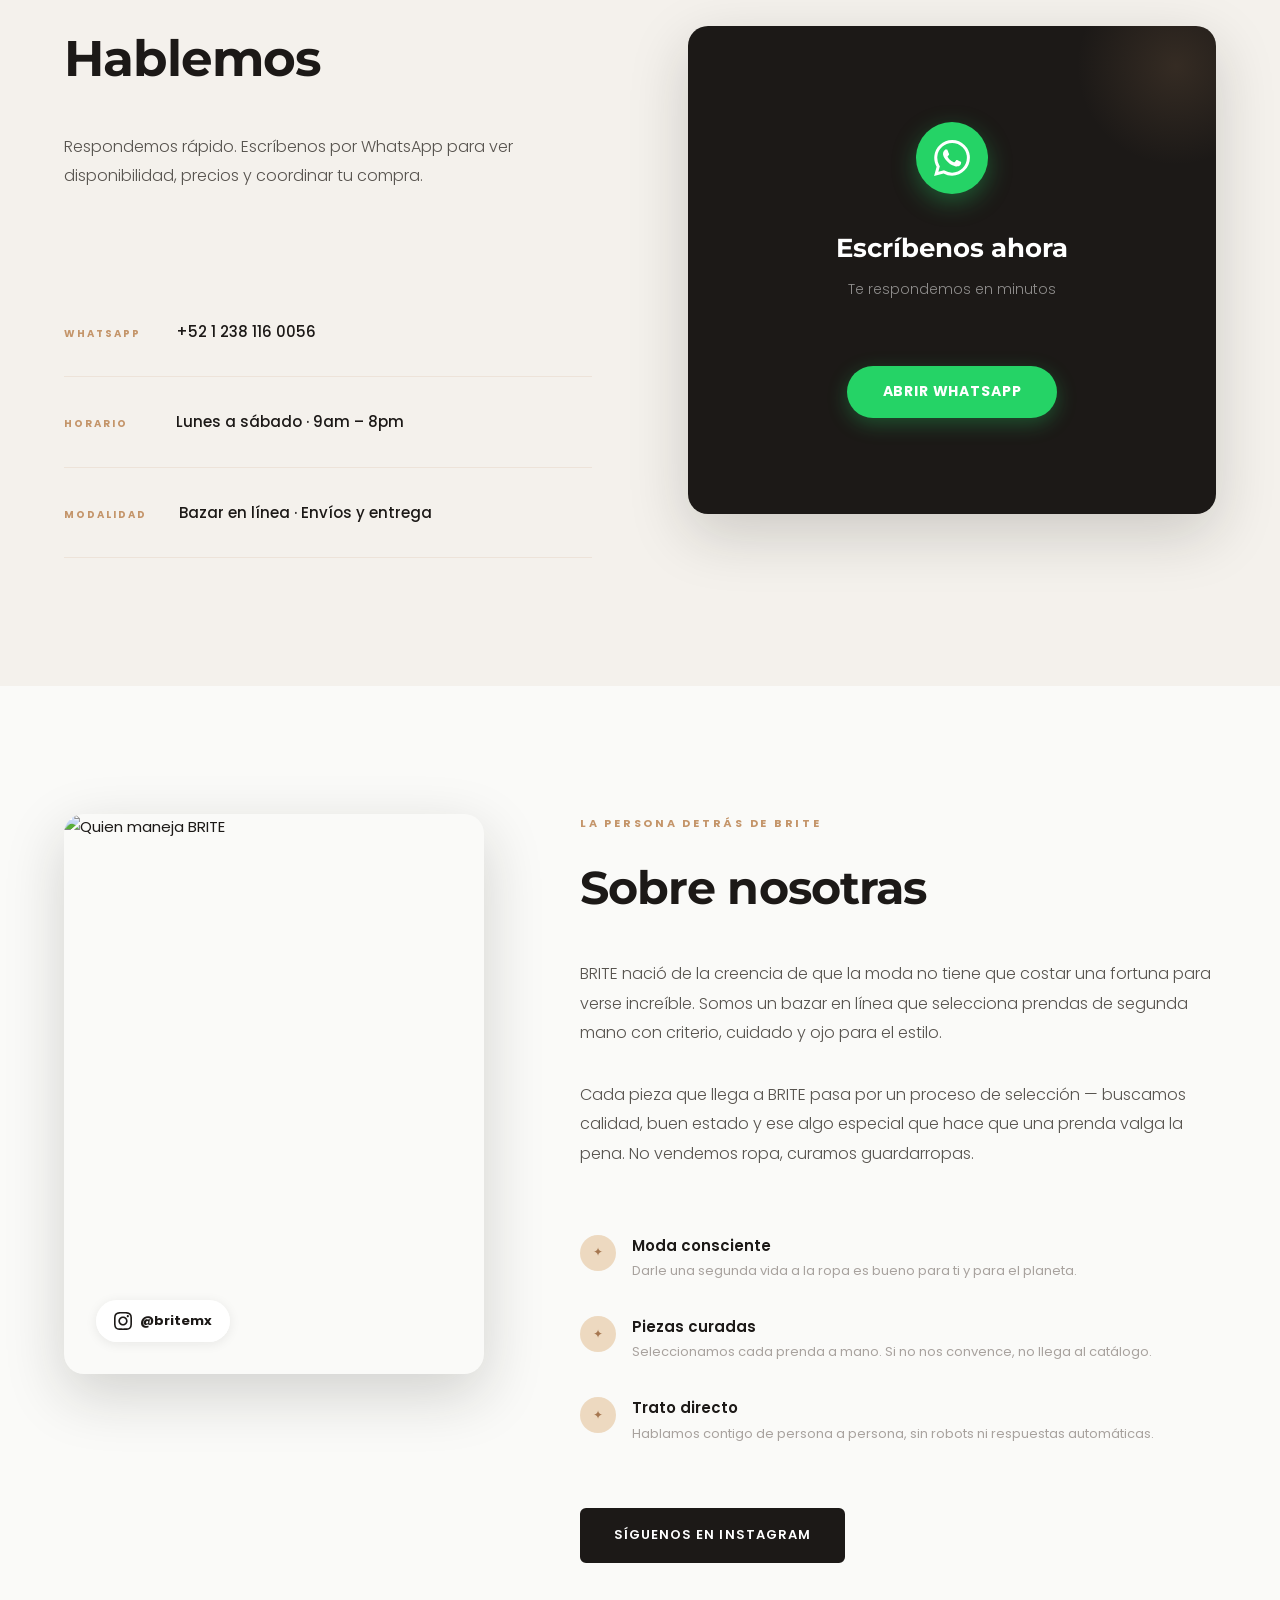
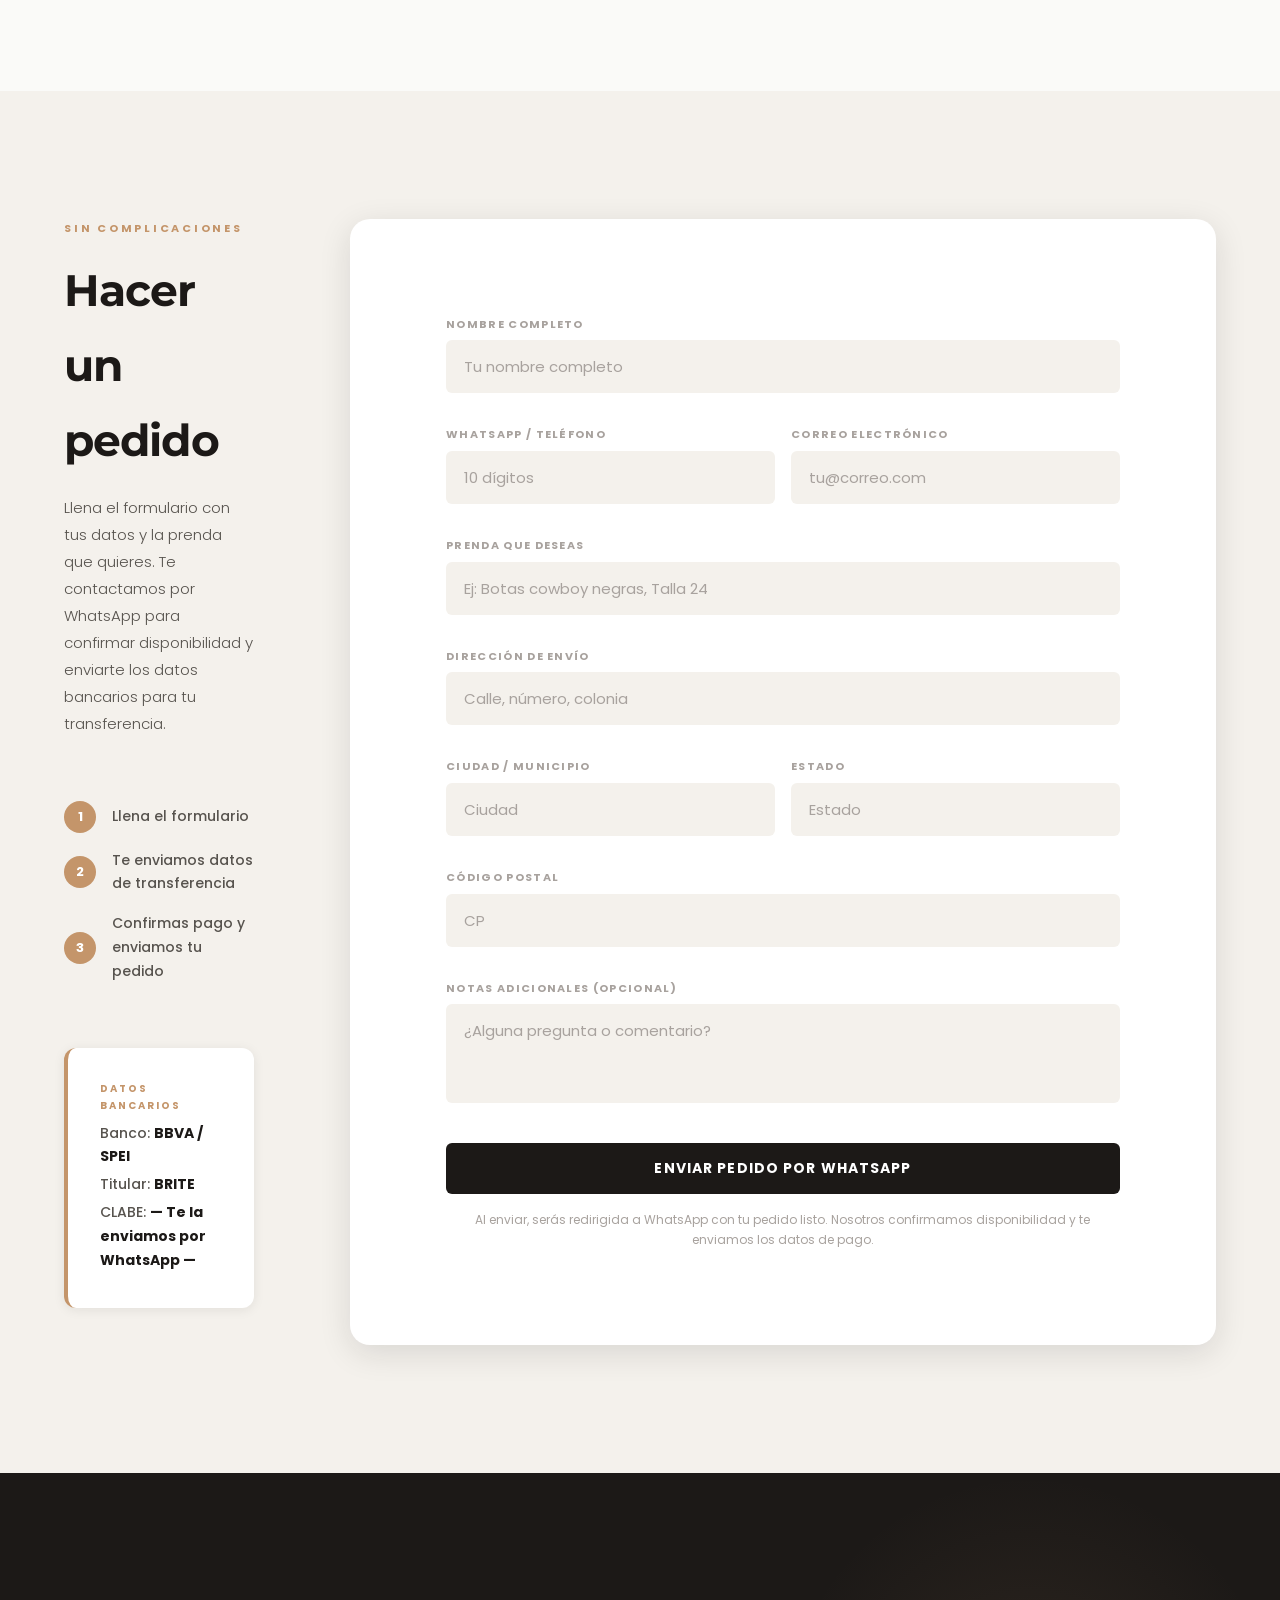
==== commit eb5e994c: "Add files via upload" ====
--- a/index.html
+++ b/index.html
@@ -3,9 +3,15 @@
 <head>
   <meta charset="UTF-8">
   <meta name="viewport" content="width=device-width, initial-scale=1.0">
-  <title>BRITE — Bazar de Ropa</title>
+  <title>BRITE — Bazar de Ropa de Segunda Mano</title>
+  <meta name="description" content="BRITE — Bazar de ropa de segunda mano. Prendas seleccionadas, únicas y a buen precio. Envíos a todo México.">
+  <meta property="og:title" content="BRITE — Bazar de Ropa">
+  <meta property="og:description" content="Prendas de segunda mano seleccionadas. Cada pieza es única.">
+  <meta property="og:image" content="imgs/logo.jpg">
+  <link rel="icon" type="image/x-icon" href="favicon.ico">
+  <link rel="apple-touch-icon" href="imgs/apple-icon.png">
   <link rel="preconnect" href="https://fonts.googleapis.com">
-  <link href="https://fonts.googleapis.com/css2?family=Cormorant+Garamond:ital,wght@0,300;0,400;0,600;1,300;1,400&family=DM+Sans:wght@300;400;500&display=swap" rel="stylesheet">
+  <link href="https://fonts.googleapis.com/css2?family=Montserrat:ital,wght@0,300;0,400;0,500;0,600;0,700;1,300;1,400&family=Poppins:wght@300;400;500;600;700&display=swap" rel="stylesheet">
   <link rel="stylesheet" href="estilo.css">
 </head>
 <body>
@@ -13,48 +19,85 @@
   <!-- ══ NAV ══ -->
   <header id="header">
     <nav class="nav-inner">
-      <button class="nav-menu-btn" onclick="toggleMenu()" aria-label="Menú">
-        <span></span><span></span>
-      </button>
-      <a class="nav-brand" href="#">BRITE</a>
+      <!-- Izquierda: hamburguesa -->
+      <div class="nav-left">
+        <button class="nav-menu-btn" onclick="toggleMenu()" aria-label="Menú">
+          <span></span><span></span>
+        </button>
+      </div>
+
+      <!-- Centro: logo -->
+      <a class="nav-brand" href="#">
+        <img src="imgs/logo-simple.jpg" alt="BRITE" class="nav-logo-img">
+      </a>
+
+      <!-- Derecha: links + íconos -->
       <div class="nav-right">
-        <div id="carritoIcon" class="carrito-icon" onclick="abrirCarrito()">
-          <svg width="22" height="22" viewBox="0 0 24 24" fill="none" stroke="currentColor" stroke-width="1.5" stroke-linecap="round" stroke-linejoin="round"><path d="M6 2L3 6v14a2 2 0 002 2h14a2 2 0 002-2V6l-3-4z"/><line x1="3" y1="6" x2="21" y2="6"/><path d="M16 10a4 4 0 01-8 0"/></svg>
-          <span id="carritoCount" class="carrito-count">0</span>
-        </div>
-        <a class="nav-wa" href="https://wa.me/5212381160056?text=Hola%20BRITE%2C%20quiero%20ver%20el%20catálogo" target="_blank">
-          <svg width="16" height="16" viewBox="0 0 24 24" fill="currentColor"><path d="M17.472 14.382c-.297-.149-1.758-.867-2.03-.967-.273-.099-.471-.148-.67.15-.197.297-.767.966-.94 1.164-.173.199-.347.223-.644.075-.297-.15-1.255-.463-2.39-1.475-.883-.788-1.48-1.761-1.653-2.059-.173-.297-.018-.458.13-.606.134-.133.298-.347.446-.52.149-.174.198-.298.298-.497.099-.198.05-.371-.025-.52-.075-.149-.669-1.612-.916-2.207-.242-.579-.487-.5-.669-.51-.173-.008-.371-.01-.57-.01-.198 0-.52.074-.792.372-.272.297-1.04 1.016-1.04 2.479 0 1.462 1.065 2.875 1.213 3.074.149.198 2.096 3.2 5.077 4.487.709.306 1.262.489 1.694.625.712.227 1.36.195 1.871.118.571-.085 1.758-.719 2.006-1.413.248-.694.248-1.289.173-1.413-.074-.124-.272-.198-.57-.347m-5.421 7.403h-.004a9.87 9.87 0 01-5.031-1.378l-.361-.214-3.741.982.998-3.648-.235-.374a9.86 9.86 0 01-1.51-5.26c.001-5.45 4.436-9.884 9.888-9.884 2.64 0 5.122 1.03 6.988 2.898a9.825 9.825 0 012.893 6.994c-.003 5.45-4.437 9.884-9.885 9.884m8.413-18.297A11.815 11.815 0 0012.05 0C5.495 0 .16 5.335.157 11.892c0 2.096.547 4.142 1.588 5.945L.057 24l6.305-1.654a11.882 11.882 0 005.683 1.448h.005c6.554 0 11.89-5.335 11.893-11.893a11.821 11.821 0 00-3.48-8.413z"/></svg>
-          <span class="nav-wa-text">WhatsApp</span>
-        </a>
+        <nav class="nav-links">
+          <a href="#ofertas" class="nav-link">Ofertas</a>
+          <a href="#categorias" class="nav-link">Categorías</a>
+          <a href="#catalogo" class="nav-link">Catálogo</a>
+          <a href="#sobre" class="nav-link">Nosotras</a>
+        </nav>
+        <div class="nav-actions">
+          <div class="user-icon" onclick="abrirAuth()" title="Mi cuenta">
+            <svg width="20" height="20" viewBox="0 0 24 24" fill="none" stroke="currentColor" stroke-width="1.5" stroke-linecap="round" stroke-linejoin="round"><path d="M20 21v-2a4 4 0 0 0-4-4H8a4 4 0 0 0-4 4v2"/><circle cx="12" cy="7" r="4"/></svg>
+            <span class="user-dot" id="userDot" style="display:none"></span>
+          </div>
+          <div id="carritoIcon" class="carrito-icon" onclick="abrirCarrito()">
+            <svg width="20" height="20" viewBox="0 0 24 24" fill="none" stroke="currentColor" stroke-width="1.5" stroke-linecap="round" stroke-linejoin="round"><path d="M6 2L3 6v14a2 2 0 002 2h14a2 2 0 002-2V6l-3-4z"/><line x1="3" y1="6" x2="21" y2="6"/><path d="M16 10a4 4 0 01-8 0"/></svg>
+            <span id="carritoCount" class="carrito-count">0</span>
+          </div>
+          <a class="nav-wa" href="https://wa.me/5212381160056?text=Hola%20BRITE%2C%20quiero%20ver%20el%20catálogo" target="_blank">
+            <svg width="16" height="16" viewBox="0 0 24 24" fill="currentColor"><path d="M17.472 14.382c-.297-.149-1.758-.867-2.03-.967-.273-.099-.471-.148-.67.15-.197.297-.767.966-.94 1.164-.173.199-.347.223-.644.075-.297-.15-1.255-.463-2.39-1.475-.883-.788-1.48-1.761-1.653-2.059-.173-.297-.018-.458.13-.606.134-.133.298-.347.446-.52.149-.174.198-.298.298-.497.099-.198.05-.371-.025-.52-.075-.149-.669-1.612-.916-2.207-.242-.579-.487-.5-.669-.51-.173-.008-.371-.01-.57-.01-.198 0-.52.074-.792.372-.272.297-1.04 1.016-1.04 2.479 0 1.462 1.065 2.875 1.213 3.074.149.198 2.096 3.2 5.077 4.487.709.306 1.262.489 1.694.625.712.227 1.36.195 1.871.118.571-.085 1.758-.719 2.006-1.413.248-.694.248-1.289.173-1.413-.074-.124-.272-.198-.57-.347m-5.421 7.403h-.004a9.87 9.87 0 01-5.031-1.378l-.361-.214-3.741.982.998-3.648-.235-.374a9.86 9.86 0 01-1.51-5.26c.001-5.45 4.436-9.884 9.888-9.884 2.64 0 5.122 1.03 6.988 2.898a9.825 9.825 0 012.893 6.994c-.003 5.45-4.437 9.884-9.885 9.884m8.413-18.297A11.815 11.815 0 0012.05 0C5.495 0 .16 5.335.157 11.892c0 2.096.547 4.142 1.588 5.945L.057 24l6.305-1.654a11.882 11.882 0 005.683 1.448h.005c6.554 0 11.89-5.335 11.893-11.893a11.821 11.821 0 00-3.48-8.413z"/></svg>
+            <span class="nav-wa-text">WhatsApp</span>
+          </a>
+        </div>
       </div>
     </nav>
     <div class="mobile-menu" id="mobileMenu">
       <a href="#novedades" onclick="toggleMenu()">Novedades</a>
+      <a href="#ofertas" onclick="toggleMenu()">Ofertas 🔥</a>
       <a href="#categorias" onclick="toggleMenu()">Categorías</a>
       <a href="#catalogo" onclick="toggleMenu()">Catálogo</a>
+      <a href="#sobre" onclick="toggleMenu()">Sobre BRITE</a>
       <a href="#pedido" onclick="toggleMenu()">Hacer pedido</a>
       <a href="#contacto" onclick="toggleMenu()">Contacto</a>
     </div>
   </header>
 
   <!-- ══ HERO ══ -->
-  <section class="hero" id="inicio">
+  <section class="hero" id="inicio" style="--hero-bg: url(imgs/M_slide_woman_dresses_-1.jpg)">
     <div class="hero-content">
       <span class="hero-tag">Nueva temporada · Bazar en línea</span>
-      <h1 class="hero-title">Segunda mano,<br><em>primer amor.</em></h1>
+      <h1 class="hero-title">Encuentra tu<br><em>estilo único.</em></h1>
       <p class="hero-desc">Prendas seleccionadas con cuidado. Cada pieza es única — encuéntrala antes que alguien más.</p>
       <div class="hero-actions">
         <a class="btn-primary" href="https://wa.me/5212381160056?text=Hola%20BRITE%2C%20quiero%20ver%20las%20prendas%20disponibles" target="_blank">Ver catálogo</a>
         <a class="btn-ghost" href="#catalogo">Explorar</a>
       </div>
+      <div class="hero-stats">
+        <div>
+          <span class="hero-stat-num">+50</span>
+          <span class="hero-stat-label">Prendas disponibles</span>
+        </div>
+        <div>
+          <span class="hero-stat-num">2–5</span>
+          <span class="hero-stat-label">Días de entrega</span>
+        </div>
+        <div>
+          <span class="hero-stat-num">100%</span>
+          <span class="hero-stat-label">Piezas únicas</span>
+        </div>
+      </div>
     </div>
     <div class="hero-visual">
       <div class="hero-card hc1">
-        <img src="imgs/M_slide_woman_dresses_-1.jpg" alt="Vestido de rayas">
+        <img src="imgs/M_slide_woman_dresses_-1.jpg" alt="Vestido de rayas" onclick="abrirZoom(this)">
         <p class="hc-label">Vestido · Disponible</p>
       </div>
       <div class="hero-card hc2">
-        <img src="imgs/M_slide_woman_jeans_-1.jpg" alt="Jeans wide leg">
+        <img src="imgs/M_slide_woman_jeans_-1.jpg" alt="Jeans wide leg" onclick="abrirZoom(this)">
         <p class="hc-label">Jeans · Disponible</p>
       </div>
     </div>
@@ -65,6 +108,56 @@
     <div class="ticker">
       <span>NOVEDADES · SEGUNDA MANO · PIEZAS ÚNICAS · MODA CONSCIENTE · PRECIOS ACCESIBLES · BRITE BAZAR · </span>
       <span>NOVEDADES · SEGUNDA MANO · PIEZAS ÚNICAS · MODA CONSCIENTE · PRECIOS ACCESIBLES · BRITE BAZAR · </span>
+    </div>
+  </section>
+
+
+  <!-- ══ OFERTAS ══ -->
+  <section class="ofertas" id="ofertas">
+    <div class="ofertas-inner">
+      <div class="ofertas-badge">🔥 Ofertas especiales</div>
+      <div class="section-head">
+        <p class="section-tag">Por tiempo limitado</p>
+        <h2>Ofertas de la semana</h2>
+        <p>Prendas seleccionadas con descuento especial. ¡Actúa rápido, son piezas únicas!</p>
+      </div>
+      <div class="ofertas-grid">
+
+        <div class="oferta-card">
+          <div class="oferta-img">
+            <img src="imgs/06637407830-p.jpg" alt="Chamarra peluche café" onclick="abrirZoom(this)">
+            <div class="oferta-img-overlay"></div>
+            <span class="oferta-descuento">-25%</span>
+          </div>
+          <div class="oferta-info">
+            <p class="oferta-nombre">Chamarra peluche café</p>
+            <p class="oferta-cat">Chamarra · Talla M</p>
+            <div class="oferta-precios">
+              <span class="oferta-precio-nuevo">$1,199 MXN</span>
+              <span class="oferta-precio-original">$1,599 MXN</span>
+            </div>
+            <button class="oferta-btn" onclick="agregarCarrito('Chamarra peluche café — OFERTA', 1199, 'imgs/06637407830-p.jpg')">Agregar al carrito — Oferta</button>
+          </div>
+        </div>
+
+        <div class="oferta-card">
+          <div class="oferta-img">
+            <img src="imgs/12110664040-a4o.jpg" alt="Botas cowboy negras" onclick="abrirZoom(this)">
+            <div class="oferta-img-overlay"></div>
+            <span class="oferta-descuento">-20%</span>
+          </div>
+          <div class="oferta-info">
+            <p class="oferta-nombre">Botas cowboy negras</p>
+            <p class="oferta-cat">Botas · Talla 24</p>
+            <div class="oferta-precios">
+              <span class="oferta-precio-nuevo">$2,799 MXN</span>
+              <span class="oferta-precio-original">$3,499 MXN</span>
+            </div>
+            <button class="oferta-btn" onclick="agregarCarrito('Botas cowboy negras — OFERTA', 2799, 'imgs/12110664040-a4o.jpg')">Agregar al carrito — Oferta</button>
+          </div>
+        </div>
+
+      </div>
     </div>
   </section>
 
@@ -109,12 +202,40 @@
       <h2>Catálogo</h2>
     </div>
 
+    <!-- ══ BARRA BÚSQUEDA + FILTROS ══ -->
+    <div class="barra-busqueda">
+      <div class="busqueda-input-wrap">
+        <svg width="16" height="16" viewBox="0 0 24 24" fill="none" stroke="currentColor" stroke-width="2"><circle cx="11" cy="11" r="8"/><line x1="21" y1="21" x2="16.65" y2="16.65"/></svg>
+        <input type="text" id="searchInput" placeholder="Buscar prenda..." oninput="filtrarProductos()">
+        <button class="busqueda-clear" id="searchClear" onclick="limpiarBusqueda()" style="display:none">✕</button>
+      </div>
+      <div class="filtros-wrap">
+        <button class="filtro-btn active" data-filtro="todos" onclick="setFiltro(this)">Todos</button>
+        <button class="filtro-btn" data-filtro="vestidos" onclick="setFiltro(this)">Vestidos</button>
+        <button class="filtro-btn" data-filtro="blusas" onclick="setFiltro(this)">Blusas</button>
+        <button class="filtro-btn" data-filtro="pantalones" onclick="setFiltro(this)">Pantalones</button>
+        <button class="filtro-btn" data-filtro="abrigos" onclick="setFiltro(this)">Abrigos</button>
+        <button class="filtro-btn" data-filtro="zapatos" onclick="setFiltro(this)">Zapatos</button>
+        <button class="filtro-btn" data-filtro="accesorios" onclick="setFiltro(this)">Accesorios</button>
+      </div>
+      <p class="filtro-resultado" id="filtroResultado"></p>
+    </div>
+
+    <div class="empty-state" id="emptyState">
+      <div class="empty-state-icon">✦</div>
+      <h4>Sin resultados</h4>
+      <p>No encontramos prendas con esa búsqueda.</p>
+      <button class="btn-primary" onclick="limpiarBusqueda(); setFiltro(document.querySelector('.filtro-btn'))">Ver todo el catálogo</button>
+    </div>
+
     <!-- VESTIDOS -->
     <div class="cat-section-title" id="vestidos">Vestidos</div>
     <div class="product-grid">
-      <div class="product-card reveal">
-        <div class="product-img">
-          <img src="imgs/M_slide_woman_dresses_-1.jpg" alt="Vestido de rayas">
+      <div class="product-card reveal" data-cat="vestidos" data-nombre="vestido de rayas halter">
+        <div class="product-hover-overlay"></div>
+        <div class="product-img">
+          <img src="imgs/M_slide_woman_dresses_-1.jpg" alt="Vestido de rayas" onclick="abrirZoom(this)">
+        <div class="product-img-overlay"><button class="btn-carrito-flotante" onclick="agregarCarrito('Vestido de rayas halter', 349, 'imgs/M_slide_woman_dresses_-1.jpg')">＋ Agregar al carrito</button></div>
           <span class="badge">Única</span>
         </div>
         <div class="product-info">
@@ -124,9 +245,10 @@
           <a class="product-btn" onclick="agregarCarrito('Vestido de rayas halter', 349, 'imgs/M_slide_woman_dresses_-1.jpg')">Agregar al carrito</a>
         </div>
       </div>
-      <div class="product-card reveal">
-        <div class="product-img">
-          <img src="imgs/01159741407-p.jpg" alt="Vestido cuadros azul">
+      <div class="product-card reveal" data-cat="vestidos" data-nombre="conjunto cuadros azul">
+        <div class="product-hover-overlay"></div>
+        <div class="product-img">
+          <img src="imgs/01159741407-p.jpg" alt="Vestido cuadros azul" onclick="abrirZoom(this)">
           <span class="badge">Única</span>
         </div>
         <div class="product-info">
@@ -136,9 +258,10 @@
           <a class="product-btn" onclick="agregarCarrito('Conjunto cuadros azul', 329, 'imgs/01159741407-p.jpg')">Agregar al carrito</a>
         </div>
       </div>
-      <div class="product-card reveal">
-        <div class="product-img">
-          <img src="imgs/01159741711-p.jpg" alt="Conjunto cuadros verde">
+      <div class="product-card reveal" data-cat="vestidos" data-nombre="conjunto cuadros verde">
+        <div class="product-hover-overlay"></div>
+        <div class="product-img">
+          <img src="imgs/01159741711-p.jpg" alt="Conjunto cuadros verde" onclick="abrirZoom(this)">
           <span class="badge">Única</span>
         </div>
         <div class="product-info">
@@ -153,9 +276,11 @@
     <!-- BLUSAS Y TOPS -->
     <div class="cat-section-title" id="blusas">Blusas y tops</div>
     <div class="product-grid">
-      <div class="product-card reveal">
-        <div class="product-img">
-          <img src="imgs/01097741505-p.jpg" alt="Top de tirantes con pantalón">
+      <div class="product-card reveal" data-cat="blusas" data-nombre="top corsé de tirantes">
+        <div class="product-hover-overlay"></div>
+        <div class="product-img">
+          <img src="imgs/01097741505-p.jpg" alt="Top de tirantes con pantalón" onclick="abrirZoom(this)">
+        <div class="product-img-overlay"><button class="btn-carrito-flotante" onclick="agregarCarrito('Top corsé de tirantes', 299, 'imgs/01097741505-p.jpg')">＋ Agregar al carrito</button></div>
           <span class="badge">Única</span>
         </div>
         <div class="product-info">
@@ -166,8 +291,9 @@
         </div>
       </div>
       <div class="product-card reveal product-card--wide">
-        <div class="product-img">
-          <img src="imgs/05111190812-p1.jpg" alt="Hoodie gris oversize">
+        <div class="product-hover-overlay"></div>
+        <div class="product-img">
+          <img src="imgs/05111190812-p1.jpg" alt="Hoodie gris oversize" onclick="abrirZoom(this)">
           <span class="badge badge--dark">Nueva llegada</span>
         </div>
         <div class="product-info">
@@ -182,9 +308,11 @@
     <!-- PANTALONES -->
     <div class="cat-section-title" id="pantalones">Pantalones</div>
     <div class="product-grid">
-      <div class="product-card reveal">
-        <div class="product-img">
-          <img src="imgs/M_slide_woman_jeans_-1.jpg" alt="Jeans wide leg">
+      <div class="product-card reveal" data-cat="pantalones" data-nombre="jeans wide leg azul claro">
+        <div class="product-hover-overlay"></div>
+        <div class="product-img">
+          <img src="imgs/M_slide_woman_jeans_-1.jpg" alt="Jeans wide leg" onclick="abrirZoom(this)">
+        <div class="product-img-overlay"><button class="btn-carrito-flotante" onclick="agregarCarrito('Jeans wide leg azul claro', 599, 'imgs/M_slide_woman_jeans_-1.jpg')">＋ Agregar al carrito</button></div>
           <span class="badge">Única</span>
         </div>
         <div class="product-info">
@@ -194,9 +322,10 @@
           <a class="product-btn" onclick="agregarCarrito('Jeans wide leg azul claro', 599, 'imgs/M_slide_woman_jeans_-1.jpg')">Agregar al carrito</a>
         </div>
       </div>
-      <div class="product-card reveal">
-        <div class="product-img">
-          <img src="imgs/01209172700-a4o.jpg" alt="Pantalón cuadros café">
+      <div class="product-card reveal" data-cat="pantalones" data-nombre="pantalón cuadros con lazo">
+        <div class="product-hover-overlay"></div>
+        <div class="product-img">
+          <img src="imgs/01209172700-a4o.jpg" alt="Pantalón cuadros café" onclick="abrirZoom(this)">
           <span class="badge">Única</span>
         </div>
         <div class="product-info">
@@ -206,9 +335,10 @@
           <a class="product-btn" onclick="agregarCarrito('Pantalón cuadros con lazo', 699, 'imgs/01209172700-a4o.jpg')">Agregar al carrito</a>
         </div>
       </div>
-      <div class="product-card reveal">
-        <div class="product-img">
-          <img src="imgs/05112741800-a4o.jpg" alt="Pantalón negro acampanado">
+      <div class="product-card reveal" data-cat="pantalones" data-nombre="pantalón negro acampanado">
+        <div class="product-hover-overlay"></div>
+        <div class="product-img">
+          <img src="imgs/05112741800-a4o.jpg" alt="Pantalón negro acampanado" onclick="abrirZoom(this)">
           <span class="badge">Única</span>
         </div>
         <div class="product-info">
@@ -218,10 +348,11 @@
           <a class="product-btn" onclick="agregarCarrito('Pantalón negro acampanado', 499, 'imgs/05112741800-a4o.jpg')">Agregar al carrito</a>
         </div>
       </div>
-      <div class="product-card reveal">
-        <div class="product-img">
-          <img src="imgs/08990184800-p.jpg" alt="Pantalón animal print">
-          <span class="badge badge--dark">Tendencia</span>
+      <div class="product-card reveal" data-cat="pantalones" data-nombre="pantalón animal print">
+        <div class="product-hover-overlay"></div>
+        <div class="product-img">
+          <img src="imgs/08990184800-p.jpg" alt="Pantalón animal print" onclick="abrirZoom(this)">
+          <span class="badge badge--trend">Tendencia</span>
         </div>
         <div class="product-info">
           <p class="product-name">Pantalón animal print</p>
@@ -235,9 +366,11 @@
     <!-- ABRIGOS Y CHAMARRAS -->
     <div class="cat-section-title" id="chamarras">Abrigos y chamarras</div>
     <div class="product-grid">
-      <div class="product-card reveal">
-        <div class="product-img">
-          <img src="imgs/01142200830-p.jpg" alt="Gabardina café ante">
+      <div class="product-card reveal" data-cat="abrigos" data-nombre="gabardina gamuza café">
+        <div class="product-hover-overlay"></div>
+        <div class="product-img">
+          <img src="imgs/01142200830-p.jpg" alt="Gabardina café ante" onclick="abrirZoom(this)">
+        <div class="product-img-overlay"><button class="btn-carrito-flotante" onclick="agregarCarrito('Gabardina gamuza café', 1299, 'imgs/01142200830-p.jpg')">＋ Agregar al carrito</button></div>
           <span class="badge">Única</span>
         </div>
         <div class="product-info">
@@ -247,9 +380,10 @@
           <a class="product-btn" onclick="agregarCarrito('Gabardina gamuza café', 1299, 'imgs/01142200830-p.jpg')">Agregar al carrito</a>
         </div>
       </div>
-      <div class="product-card reveal">
-        <div class="product-img">
-          <img src="imgs/01688006774-p.jpg" alt="Abrigo beige largo">
+      <div class="product-card reveal" data-cat="abrigos" data-nombre="abrigo largo beige">
+        <div class="product-hover-overlay"></div>
+        <div class="product-img">
+          <img src="imgs/01688006774-p.jpg" alt="Abrigo beige largo" onclick="abrirZoom(this)">
           <span class="badge">Única</span>
         </div>
         <div class="product-info">
@@ -259,10 +393,11 @@
           <a class="product-btn" onclick="agregarCarrito('Abrigo largo beige', 1499, 'imgs/01688006774-p.jpg')">Agregar al carrito</a>
         </div>
       </div>
-      <div class="product-card reveal">
-        <div class="product-img">
-          <img src="imgs/06637407830-p.jpg" alt="Chamarra peluche café">
-          <span class="badge badge--dark">Favorita</span>
+      <div class="product-card reveal" data-cat="abrigos" data-nombre="chamarra peluche café">
+        <div class="product-hover-overlay"></div>
+        <div class="product-img">
+          <img src="imgs/06637407830-p.jpg" alt="Chamarra peluche café" onclick="abrirZoom(this)">
+          <span class="badge badge--gold">Favorita</span>
         </div>
         <div class="product-info">
           <p class="product-name">Chamarra peluche café</p>
@@ -271,9 +406,10 @@
           <a class="product-btn" onclick="agregarCarrito('Chamarra peluche café', 1599, 'imgs/06637407830-p.jpg')">Agregar al carrito</a>
         </div>
       </div>
-      <div class="product-card reveal">
-        <div class="product-img">
-          <img src="imgs/06891200800-p.jpg" alt="Abrigo negro oversized">
+      <div class="product-card reveal" data-cat="abrigos" data-nombre="abrigo negro oversized">
+        <div class="product-hover-overlay"></div>
+        <div class="product-img">
+          <img src="imgs/06891200800-p.jpg" alt="Abrigo negro oversized" onclick="abrirZoom(this)">
           <span class="badge">Única</span>
         </div>
         <div class="product-info">
@@ -283,9 +419,10 @@
           <a class="product-btn" onclick="agregarCarrito('Abrigo negro oversized', 999, 'imgs/06891200800-p.jpg')">Agregar al carrito</a>
         </div>
       </div>
-      <div class="product-card reveal">
-        <div class="product-img">
-          <img src="imgs/08995626606-p.jpg" alt="Chamarra denim azul">
+      <div class="product-card reveal" data-cat="abrigos" data-nombre="chamarra denim azul">
+        <div class="product-hover-overlay"></div>
+        <div class="product-img">
+          <img src="imgs/08995626606-p.jpg" alt="Chamarra denim azul" onclick="abrirZoom(this)">
           <span class="badge">Única</span>
         </div>
         <div class="product-info">
@@ -295,9 +432,10 @@
           <a class="product-btn" onclick="agregarCarrito('Chamarra denim azul', 1099, 'imgs/08995626606-p.jpg')">Agregar al carrito</a>
         </div>
       </div>
-      <div class="product-card reveal">
-        <div class="product-img">
-          <img src="imgs/09022668700-p.jpg" alt="Chamarra militar verde">
+      <div class="product-card reveal" data-cat="abrigos" data-nombre="chamarra militar verde">
+        <div class="product-hover-overlay"></div>
+        <div class="product-img">
+          <img src="imgs/09022668700-p.jpg" alt="Chamarra militar verde" onclick="abrirZoom(this)">
           <span class="badge">Única</span>
         </div>
         <div class="product-info">
@@ -312,9 +450,11 @@
     <!-- ZAPATOS Y BOTAS -->
     <div class="cat-section-title" id="zapatos">Zapatos, tenis y botas</div>
     <div class="product-grid">
-      <div class="product-card reveal">
-        <div class="product-img">
-          <img src="imgs/11004764040-a4o.jpg" alt="Botas negras de cuero">
+      <div class="product-card reveal" data-cat="zapatos" data-nombre="botas negras de cuero">
+        <div class="product-hover-overlay"></div>
+        <div class="product-img">
+          <img src="imgs/11004764040-a4o.jpg" alt="Botas negras de cuero" onclick="abrirZoom(this)">
+        <div class="product-img-overlay"><button class="btn-carrito-flotante" onclick="agregarCarrito('Botas negras de cuero', 2499, 'imgs/11004764040-a4o.jpg')">＋ Agregar al carrito</button></div>
           <span class="badge">Única</span>
         </div>
         <div class="product-info">
@@ -324,10 +464,11 @@
           <a class="product-btn" onclick="agregarCarrito('Botas negras de cuero', 2499, 'imgs/11004764040-a4o.jpg')">Agregar al carrito</a>
         </div>
       </div>
-      <div class="product-card reveal">
-        <div class="product-img">
-          <img src="imgs/12110664040-a4o.jpg" alt="Botas cowboy negras">
-          <span class="badge badge--dark">Tendencia</span>
+      <div class="product-card reveal" data-cat="zapatos" data-nombre="botas cowboy negras">
+        <div class="product-hover-overlay"></div>
+        <div class="product-img">
+          <img src="imgs/12110664040-a4o.jpg" alt="Botas cowboy negras" onclick="abrirZoom(this)">
+          <span class="badge badge--trend">Tendencia</span>
         </div>
         <div class="product-info">
           <p class="product-name">Botas cowboy negras</p>
@@ -336,9 +477,10 @@
           <a class="product-btn" onclick="agregarCarrito('Botas cowboy negras', 3499, 'imgs/12110664040-a4o.jpg')">Agregar al carrito</a>
         </div>
       </div>
-      <div class="product-card reveal">
-        <div class="product-img">
-          <img src="imgs/11424764202-a4o.jpg" alt="Tenis amarillo retro">
+      <div class="product-card reveal" data-cat="zapatos" data-nombre="tenis amarillo retro">
+        <div class="product-hover-overlay"></div>
+        <div class="product-img">
+          <img src="imgs/11424764202-a4o.jpg" alt="Tenis amarillo retro" onclick="abrirZoom(this)">
           <span class="badge">Única</span>
         </div>
         <div class="product-info">
@@ -348,9 +490,10 @@
           <a class="product-btn" onclick="agregarCarrito('Tenis amarillo retro', 1999, 'imgs/11424764202-a4o.jpg')">Agregar al carrito</a>
         </div>
       </div>
-      <div class="product-card reveal">
-        <div class="product-img">
-          <img src="imgs/11502764001-a4o.jpg" alt="Tenis plataforma blancos">
+      <div class="product-card reveal" data-cat="zapatos" data-nombre="tenis plataforma blancos">
+        <div class="product-hover-overlay"></div>
+        <div class="product-img">
+          <img src="imgs/11502764001-a4o.jpg" alt="Tenis plataforma blancos" onclick="abrirZoom(this)">
           <span class="badge">Única</span>
         </div>
         <div class="product-info">
@@ -360,9 +503,10 @@
           <a class="product-btn" onclick="agregarCarrito('Tenis plataforma blancos', 2299, 'imgs/11502764001-a4o.jpg')">Agregar al carrito</a>
         </div>
       </div>
-      <div class="product-card reveal">
-        <div class="product-img">
-          <img src="imgs/11542764107-g.jpg" alt="Zapatillas beige mary jane">
+      <div class="product-card reveal" data-cat="zapatos" data-nombre="zapatillas beige mary jane">
+        <div class="product-hover-overlay"></div>
+        <div class="product-img">
+          <img src="imgs/11542764107-g.jpg" alt="Zapatillas beige mary jane" onclick="abrirZoom(this)">
           <span class="badge">Única</span>
         </div>
         <div class="product-info">
@@ -377,9 +521,11 @@
     <!-- ACCESORIOS -->
     <div class="cat-section-title" id="accesorios">Accesorios</div>
     <div class="product-grid">
-      <div class="product-card reveal">
-        <div class="product-img">
-          <img src="imgs/00733702527-p.jpg" alt="Gorra verde Leisure Society">
+      <div class="product-card reveal" data-cat="accesorios" data-nombre="gorra verde leisure society">
+        <div class="product-hover-overlay"></div>
+        <div class="product-img">
+          <img src="imgs/00733702527-p.jpg" alt="Gorra verde Leisure Society" onclick="abrirZoom(this)">
+        <div class="product-img-overlay"><button class="btn-carrito-flotante" onclick="agregarCarrito('Gorra verde Leisure Society', 299, 'imgs/00733702527-p.jpg')">＋ Agregar al carrito</button></div>
           <span class="badge">Única</span>
         </div>
         <div class="product-info">
@@ -389,9 +535,10 @@
           <a class="product-btn" onclick="agregarCarrito('Gorra verde Leisure Society', 299, 'imgs/00733702527-p.jpg')">Agregar al carrito</a>
         </div>
       </div>
-      <div class="product-card reveal">
-        <div class="product-img">
-          <img src="imgs/00863668712-a4o.jpg" alt="Gorra beige bicolor">
+      <div class="product-card reveal" data-cat="accesorios" data-nombre="gorra beige bicolor">
+        <div class="product-hover-overlay"></div>
+        <div class="product-img">
+          <img src="imgs/00863668712-a4o.jpg" alt="Gorra beige bicolor" onclick="abrirZoom(this)">
           <span class="badge">Única</span>
         </div>
         <div class="product-info">
@@ -401,9 +548,10 @@
           <a class="product-btn" onclick="agregarCarrito('Gorra beige bicolor', 299, 'imgs/00863668712-a4o.jpg')">Agregar al carrito</a>
         </div>
       </div>
-      <div class="product-card reveal">
-        <div class="product-img">
-          <img src="imgs/00566196319-p.jpg" alt="Gorro beanie a rayas">
+      <div class="product-card reveal" data-cat="accesorios" data-nombre="gorro beanie a rayas">
+        <div class="product-hover-overlay"></div>
+        <div class="product-img">
+          <img src="imgs/00566196319-p.jpg" alt="Gorro beanie a rayas" onclick="abrirZoom(this)">
           <span class="badge">Única</span>
         </div>
         <div class="product-info">
@@ -413,7 +561,8 @@
           <a class="product-btn" onclick="agregarCarrito('Gorro beanie a rayas', 99, 'imgs/00566196319-p.jpg')">Agregar al carrito</a>
         </div>
       </div>
-      <div class="product-card reveal">
+      <div class="product-card reveal" data-cat="accesorios" data-nombre="gafas wrap sin armazón">
+        <div class="product-hover-overlay"></div>
         <div class="product-img">
           <img src="imgs/00702668700-p.jpg" alt="Gafas sin armazón wrap">
           <span class="badge">Única</span>
@@ -425,9 +574,10 @@
           <a class="product-btn" onclick="agregarCarrito('Gafas wrap sin armazón', 499, 'imgs/00702668700-p.jpg')">Agregar al carrito</a>
         </div>
       </div>
-      <div class="product-card reveal">
-        <div class="product-img">
-          <img src="imgs/00703668902-a4o.jpg" alt="Gafas ovaladas rosadas">
+      <div class="product-card reveal" data-cat="accesorios" data-nombre="gafas ovaladas rosadas">
+        <div class="product-hover-overlay"></div>
+        <div class="product-img">
+          <img src="imgs/00703668902-a4o.jpg" alt="Gafas ovaladas rosadas" onclick="abrirZoom(this)">
           <span class="badge">Única</span>
         </div>
         <div class="product-info">
@@ -437,10 +587,11 @@
           <a class="product-btn" onclick="agregarCarrito('Gafas ovaladas rosadas', 499, 'imgs/00703668902-a4o.jpg')">Agregar al carrito</a>
         </div>
       </div>
-      <div class="product-card reveal">
-        <div class="product-img">
-          <img src="imgs/04245023700-p.jpg" alt="Gafas tortuga ovaladas">
-          <span class="badge badge--dark">Favorita</span>
+      <div class="product-card reveal" data-cat="accesorios" data-nombre="gafas tortuga ovaladas">
+        <div class="product-hover-overlay"></div>
+        <div class="product-img">
+          <img src="imgs/04245023700-p.jpg" alt="Gafas tortuga ovaladas" onclick="abrirZoom(this)">
+          <span class="badge badge--gold">Favorita</span>
         </div>
         <div class="product-info">
           <p class="product-name">Gafas tortuga ovaladas</p>
@@ -449,9 +600,10 @@
           <a class="product-btn" onclick="agregarCarrito('Gafas tortuga ovaladas', 499, 'imgs/04245023700-p.jpg')">Agregar al carrito</a>
         </div>
       </div>
-      <div class="product-card reveal">
-        <div class="product-img">
-          <img src="imgs/04303023605-p.jpg" alt="Gafas rectangulares rojas">
+      <div class="product-card reveal" data-cat="accesorios" data-nombre="gafas rectangulares rojas">
+        <div class="product-hover-overlay"></div>
+        <div class="product-img">
+          <img src="imgs/04303023605-p.jpg" alt="Gafas rectangulares rojas" onclick="abrirZoom(this)">
           <span class="badge">Única</span>
         </div>
         <div class="product-info">
@@ -461,9 +613,10 @@
           <a class="product-btn" onclick="agregarCarrito('Gafas rectangulares rojas', 499, 'imgs/04303023605-p.jpg')">Agregar al carrito</a>
         </div>
       </div>
-      <div class="product-card reveal">
-        <div class="product-img">
-          <img src="imgs/09552362802-a4o.jpg" alt="Cinturones con tachuelas">
+      <div class="product-card reveal" data-cat="accesorios" data-nombre="cinturones con tachuelas">
+        <div class="product-hover-overlay"></div>
+        <div class="product-img">
+          <img src="imgs/09552362802-a4o.jpg" alt="Cinturones con tachuelas" onclick="abrirZoom(this)">
           <span class="badge">Única</span>
         </div>
         <div class="product-info">
@@ -537,6 +690,51 @@
           <p class="wa-sub">Te respondemos en minutos</p>
           <a class="btn-wa" href="https://wa.me/5212381160056?text=Hola%20BRITE%2C%20quiero%20ver%20el%20catálogo" target="_blank">Abrir WhatsApp</a>
         </div>
+      </div>
+    </div>
+  </section>
+
+  <!-- ══ SOBRE BRITE ══ -->
+  <section class="sobre" id="sobre">
+    <div class="sobre-inner">
+      <div class="sobre-img-wrap">
+        <img src="imgs/sobre-brite.jpg" alt="Quien maneja BRITE" class="sobre-foto">
+        <div class="sobre-ig">
+          <a href="https://www.instagram.com/britemx" target="_blank" class="sobre-ig-link">
+            <svg width="18" height="18" viewBox="0 0 24 24" fill="currentColor"><path d="M12 2.163c3.204 0 3.584.012 4.85.07 3.252.148 4.771 1.691 4.919 4.919.058 1.265.069 1.645.069 4.849 0 3.205-.012 3.584-.069 4.849-.149 3.225-1.664 4.771-4.919 4.919-1.266.058-1.644.07-4.85.07-3.204 0-3.584-.012-4.849-.07-3.26-.149-4.771-1.699-4.919-4.92-.058-1.265-.07-1.644-.07-4.849 0-3.204.013-3.583.07-4.849.149-3.227 1.664-4.771 4.919-4.919 1.266-.057 1.645-.069 4.849-.069zm0-2.163c-3.259 0-3.667.014-4.947.072-4.358.2-6.78 2.618-6.98 6.98-.059 1.281-.073 1.689-.073 4.948 0 3.259.014 3.668.072 4.948.2 4.358 2.618 6.78 6.98 6.98 1.281.058 1.689.072 4.948.072 3.259 0 3.668-.014 4.948-.072 4.354-.2 6.782-2.618 6.979-6.98.059-1.28.073-1.689.073-4.948 0-3.259-.014-3.667-.072-4.947-.196-4.354-2.617-6.78-6.979-6.98-1.281-.059-1.69-.073-4.949-.073zm0 5.838c-3.403 0-6.162 2.759-6.162 6.162s2.759 6.163 6.162 6.163 6.162-2.759 6.162-6.163c0-3.403-2.759-6.162-6.162-6.162zm0 10.162c-2.209 0-4-1.79-4-4 0-2.209 1.791-4 4-4s4 1.791 4 4c0 2.21-1.791 4-4 4zm6.406-11.845c-.796 0-1.441.645-1.441 1.44s.645 1.44 1.441 1.44c.795 0 1.439-.645 1.439-1.44s-.644-1.44-1.439-1.44z"/></svg>
+            @britemx
+          </a>
+        </div>
+      </div>
+      <div class="sobre-texto">
+        <p class="section-tag">La persona detrás de BRITE</p>
+        <h2>Sobre nosotras</h2>
+        <p class="sobre-desc">BRITE nació de la creencia de que la moda no tiene que costar una fortuna para verse increíble. Somos un bazar en línea que selecciona prendas de segunda mano con criterio, cuidado y ojo para el estilo.</p>
+        <p class="sobre-desc">Cada pieza que llega a BRITE pasa por un proceso de selección — buscamos calidad, buen estado y ese algo especial que hace que una prenda valga la pena. No vendemos ropa, curamos guardarropas.</p>
+        <div class="sobre-valores">
+          <div class="sobre-valor">
+            <span class="valor-icon">✦</span>
+            <div>
+              <p class="valor-titulo">Moda consciente</p>
+              <p class="valor-desc">Darle una segunda vida a la ropa es bueno para ti y para el planeta.</p>
+            </div>
+          </div>
+          <div class="sobre-valor">
+            <span class="valor-icon">✦</span>
+            <div>
+              <p class="valor-titulo">Piezas curadas</p>
+              <p class="valor-desc">Seleccionamos cada prenda a mano. Si no nos convence, no llega al catálogo.</p>
+            </div>
+          </div>
+          <div class="sobre-valor">
+            <span class="valor-icon">✦</span>
+            <div>
+              <p class="valor-titulo">Trato directo</p>
+              <p class="valor-desc">Hablamos contigo de persona a persona, sin robots ni respuestas automáticas.</p>
+            </div>
+          </div>
+        </div>
+        <a class="btn-primary" href="https://www.instagram.com/britemx" target="_blank">Síguenos en Instagram</a>
       </div>
     </div>
   </section>
@@ -664,11 +862,12 @@
   <footer>
     <div class="footer-top">
       <div class="footer-brand">
-        <p class="footer-logo">BRITE</p>
+        <img src="imgs/logo-simple.jpg" alt="BRITE" class="footer-logo-img">
         <p class="footer-slogan">Bazar de ropa de segunda mano</p>
       </div>
       <div class="footer-links">
         <a href="#inicio">Inicio</a>
+        <a href="#sobre">Sobre BRITE</a>
         <a href="#categorias">Categorías</a>
         <a href="#catalogo">Catálogo</a>
         <a href="#contacto">Contacto</a>
@@ -676,6 +875,7 @@
       <div class="footer-contact">
         <p>+52 1 238 116 0056</p>
         <a href="https://wa.me/5212381160056" target="_blank">WhatsApp</a>
+        <a href="https://www.instagram.com/britemx" target="_blank" class="footer-ig">Instagram @britemx</a>
       </div>
     </div>
     <div class="footer-bottom">
@@ -817,6 +1017,139 @@
 
   </div>
 
+
+  <!-- ══ ZOOM GALERÍA ══ -->
+  <div class="zoom-overlay" id="zoomOverlay" onclick="cerrarZoom()"></div>
+  <div class="zoom-modal" id="zoomModal">
+    <button class="zoom-close" onclick="cerrarZoom()">✕</button>
+    <img id="zoomImg" src="" alt="">
+    <p id="zoomNombre" class="zoom-nombre"></p>
+    <p id="zoomPrecio" class="zoom-precio"></p>
+  </div>
+
+
+  <!-- ══ AUTH MODAL ══ -->
+  <div class="auth-overlay" id="authOverlay" onclick="cerrarAuth()"></div>
+  <div class="auth-modal" id="authModal">
+
+    <!-- Fondo decorativo futurista -->
+    <div class="auth-bg">
+      <div class="auth-orb auth-orb1"></div>
+      <div class="auth-orb auth-orb2"></div>
+      <div class="auth-grid"></div>
+    </div>
+
+    <button class="auth-close" onclick="cerrarAuth()">✕</button>
+
+    <!-- Logo -->
+    <div class="auth-logo">
+      <img src="imgs/logo-simple.jpg" alt="BRITE">
+    </div>
+
+    <!-- Tabs -->
+    <div class="auth-tabs">
+      <button class="auth-tab active" id="tabLogin" onclick="switchTab('login')">Iniciar sesión</button>
+      <button class="auth-tab" id="tabRegister" onclick="switchTab('register')">Crear cuenta</button>
+      <div class="auth-tab-indicator" id="tabIndicator"></div>
+    </div>
+
+    <!-- LOGIN -->
+    <div class="auth-form" id="formLogin">
+      <div class="auth-field">
+        <label>Correo electrónico</label>
+        <div class="auth-input-wrap">
+          <svg width="16" height="16" viewBox="0 0 24 24" fill="none" stroke="currentColor" stroke-width="1.5"><path d="M4 4h16c1.1 0 2 .9 2 2v12c0 1.1-.9 2-2 2H4c-1.1 0-2-.9-2-2V6c0-1.1.9-2 2-2z"/><polyline points="22,6 12,12 2,6"/></svg>
+          <input type="email" id="loginEmail" placeholder="tu@correo.com" autocomplete="email">
+        </div>
+      </div>
+      <div class="auth-field">
+        <label>Contraseña</label>
+        <div class="auth-input-wrap">
+          <svg width="16" height="16" viewBox="0 0 24 24" fill="none" stroke="currentColor" stroke-width="1.5"><rect x="3" y="11" width="18" height="11" rx="2" ry="2"/><path d="M7 11V7a5 5 0 0 1 10 0v4"/></svg>
+          <input type="password" id="loginPass" placeholder="••••••••" autocomplete="current-password">
+          <button class="toggle-pass" onclick="togglePassword('loginPass', this)">
+            <svg width="14" height="14" viewBox="0 0 24 24" fill="none" stroke="currentColor" stroke-width="1.5"><path d="M1 12s4-8 11-8 11 8 11 8-4 8-11 8-11-8-11-8z"/><circle cx="12" cy="12" r="3"/></svg>
+          </button>
+        </div>
+      </div>
+      <p class="auth-forgot"><a href="#" onclick="mostrarToast('Función próximamente disponible')">¿Olvidaste tu contraseña?</a></p>
+      <button class="auth-btn" onclick="iniciarSesion()">
+        <span>Entrar</span>
+        <svg width="16" height="16" viewBox="0 0 24 24" fill="none" stroke="currentColor" stroke-width="2"><line x1="5" y1="12" x2="19" y2="12"/><polyline points="12,5 19,12 12,19"/></svg>
+      </button>
+      <p class="auth-switch">¿No tienes cuenta? <a onclick="switchTab('register')">Regístrate aquí</a></p>
+    </div>
+
+    <!-- REGISTRO -->
+    <div class="auth-form" id="formRegister" style="display:none">
+      <div class="auth-field">
+        <label>Nombre completo</label>
+        <div class="auth-input-wrap">
+          <svg width="16" height="16" viewBox="0 0 24 24" fill="none" stroke="currentColor" stroke-width="1.5"><path d="M20 21v-2a4 4 0 0 0-4-4H8a4 4 0 0 0-4 4v2"/><circle cx="12" cy="7" r="4"/></svg>
+          <input type="text" id="regNombre" placeholder="Tu nombre" autocomplete="name">
+        </div>
+      </div>
+      <div class="auth-field">
+        <label>Correo electrónico</label>
+        <div class="auth-input-wrap">
+          <svg width="16" height="16" viewBox="0 0 24 24" fill="none" stroke="currentColor" stroke-width="1.5"><path d="M4 4h16c1.1 0 2 .9 2 2v12c0 1.1-.9 2-2 2H4c-1.1 0-2-.9-2-2V6c0-1.1.9-2 2-2z"/><polyline points="22,6 12,12 2,6"/></svg>
+          <input type="email" id="regEmail" placeholder="tu@correo.com" autocomplete="email">
+        </div>
+      </div>
+      <div class="auth-field">
+        <label>Contraseña</label>
+        <div class="auth-input-wrap">
+          <svg width="16" height="16" viewBox="0 0 24 24" fill="none" stroke="currentColor" stroke-width="1.5"><rect x="3" y="11" width="18" height="11" rx="2" ry="2"/><path d="M7 11V7a5 5 0 0 1 10 0v4"/></svg>
+          <input type="password" id="regPass" placeholder="Mínimo 6 caracteres" autocomplete="new-password">
+          <button class="toggle-pass" onclick="togglePassword('regPass', this)">
+            <svg width="14" height="14" viewBox="0 0 24 24" fill="none" stroke="currentColor" stroke-width="1.5"><path d="M1 12s4-8 11-8 11 8 11 8-4 8-11 8-11-8-11-8z"/><circle cx="12" cy="12" r="3"/></svg>
+          </button>
+        </div>
+        <div class="pass-strength" id="passStrength">
+          <div class="pass-bar" id="passBar"></div>
+        </div>
+        <p class="pass-hint" id="passHint"></p>
+      </div>
+      <div class="auth-field">
+        <label>WhatsApp (opcional)</label>
+        <div class="auth-input-wrap">
+          <svg width="16" height="16" viewBox="0 0 24 24" fill="currentColor"><path d="M17.472 14.382c-.297-.149-1.758-.867-2.03-.967-.273-.099-.471-.148-.67.15-.197.297-.767.966-.94 1.164-.173.199-.347.223-.644.075-.297-.15-1.255-.463-2.39-1.475-.883-.788-1.48-1.761-1.653-2.059-.173-.297-.018-.458.13-.606.134-.133.298-.347.446-.52.149-.174.198-.298.298-.497.099-.198.05-.371-.025-.52-.075-.149-.669-1.612-.916-2.207-.242-.579-.487-.5-.669-.51-.173-.008-.371-.01-.57-.01-.198 0-.52.074-.792.372-.272.297-1.04 1.016-1.04 2.479 0 1.462 1.065 2.875 1.213 3.074.149.198 2.096 3.2 5.077 4.487.709.306 1.262.489 1.694.625.712.227 1.36.195 1.871.118.571-.085 1.758-.719 2.006-1.413.248-.694.248-1.289.173-1.413-.074-.124-.272-.198-.57-.347m-5.421 7.403h-.004a9.87 9.87 0 01-5.031-1.378l-.361-.214-3.741.982.998-3.648-.235-.374a9.86 9.86 0 01-1.51-5.26c.001-5.45 4.436-9.884 9.888-9.884 2.64 0 5.122 1.03 6.988 2.898a9.825 9.825 0 012.893 6.994c-.003 5.45-4.437 9.884-9.885 9.884m8.413-18.297A11.815 11.815 0 0012.05 0C5.495 0 .16 5.335.157 11.892c0 2.096.547 4.142 1.588 5.945L.057 24l6.305-1.654a11.882 11.882 0 005.683 1.448h.005c6.554 0 11.89-5.335 11.893-11.893a11.821 11.821 0 00-3.48-8.413z"/></svg>
+          <input type="tel" id="regWa" placeholder="+52 10 dígitos">
+        </div>
+      </div>
+      <div class="auth-check">
+        <input type="checkbox" id="regTerms">
+        <label for="regTerms">Acepto recibir novedades y ofertas de BRITE</label>
+      </div>
+      <button class="auth-btn" onclick="registrarUsuario()">
+        <span>Crear mi cuenta</span>
+        <svg width="16" height="16" viewBox="0 0 24 24" fill="none" stroke="currentColor" stroke-width="2"><line x1="5" y1="12" x2="19" y2="12"/><polyline points="12,5 19,12 12,19"/></svg>
+      </button>
+      <p class="auth-switch">¿Ya tienes cuenta? <a onclick="switchTab('login')">Inicia sesión</a></p>
+    </div>
+
+    <!-- PERFIL (cuando está logueado) -->
+    <div class="auth-form" id="formPerfil" style="display:none">
+      <div class="auth-perfil-avatar" id="perfilAvatar">B</div>
+      <p class="auth-perfil-nombre" id="perfilNombre">Bienvenida</p>
+      <p class="auth-perfil-email" id="perfilEmail"></p>
+      <div class="auth-perfil-stats">
+        <div class="perfil-stat">
+          <span class="perfil-stat-num" id="perfilPedidos">0</span>
+          <span class="perfil-stat-label">Pedidos</span>
+        </div>
+        <div class="perfil-stat">
+          <span class="perfil-stat-num" id="perfilCarrito">0</span>
+          <span class="perfil-stat-label">En carrito</span>
+        </div>
+      </div>
+      <button class="auth-btn auth-btn-ghost" onclick="cerrarSesion()">
+        <span>Cerrar sesión</span>
+      </button>
+    </div>
+
+  </div>
+
   <script src="script.js"></script>
 </body>
 </html>
--- a/estilo.css
+++ b/estilo.css
@@ -1,980 +1,1039 @@
-/* ══════════════════════════════
-   BRITE — estilo.css
-   ══════════════════════════════ */
+/* ═══════════════════════════════════════
+   BRITE — estilo.css  v3.0  WOW EDITION
+   Poppins + Montserrat · Paleta refinada
+   ═══════════════════════════════════════ */
 
 *, *::before, *::after { box-sizing: border-box; margin: 0; padding: 0; }
 
+/* ═══ PALETA DE COLORES ═══ */
 :root {
-  --white:       #FFFFFF;
-  --off-white:   #F8F5F1;
-  --cream:       #F0EBE3;
-  --ink:         #111111;
-  --ink-mid:     #444444;
-  --ink-soft:    #888888;
-  --taupe:       #C4B8A8;
-  --taupe-light: #E8E0D5;
-  --accent:      #9B7B6A;
-  --wa-green:    #25D366;
-  --font-display:'Cormorant Garamond', Georgia, serif;
-  --font-body:   'DM Sans', sans-serif;
-  --nav-h:       64px;
+  --bg-main:      #FAFAF8;
+  --bg-alt:       #F4F1EC;
+  --bg-dark:      #1C1917;
+  --bg-card:      #FFFFFF;
+  --ink:          #1C1917;
+  --ink-mid:      #57534E;
+  --ink-soft:     #A8A29E;
+  --gold:         #C4956A;
+  --gold-dark:    #A67750;
+  --gold-light:   #EDD9C0;
+  --nude:         #E8D5C4;
+  --success:      #4A7C59;
+  --wa-green:     #25D366;
+  --error:        #C0392B;
+  --font-display: 'Montserrat', sans-serif;
+  --font-body:    'Poppins', sans-serif;
+  --space-xs: 8px; --space-sm: 16px; --space-md: 32px;
+  --space-lg: 64px; --space-xl: 96px; --space-2xl: 128px;
+  --nav-h: 72px; --max-w: 1280px;
+  --radius-sm: 6px; --radius-md: 12px; --radius-lg: 20px;
+  --shadow-sm: 0 2px 12px rgba(28,25,23,0.08);
+  --shadow-md: 0 8px 32px rgba(28,25,23,0.12);
+  --shadow-lg: 0 20px 60px rgba(28,25,23,0.18);
+  --ease: cubic-bezier(0.25,0.46,0.45,0.94);
+  --ease-bounce: cubic-bezier(0.34,1.56,0.64,1);
 }
 
 html { scroll-behavior: smooth; }
 body {
-  background: var(--white);
-  color: var(--ink);
-  font-family: var(--font-body);
-  font-size: 15px;
-  line-height: 1.65;
-  -webkit-font-smoothing: antialiased;
+  background: var(--bg-main); color: var(--ink);
+  font-family: var(--font-body); font-size: 15px;
+  line-height: 1.7; -webkit-font-smoothing: antialiased;
+  overflow-x: hidden;
 }
 a { text-decoration: none; color: inherit; }
 img { display: block; width: 100%; object-fit: cover; }
-
-/* ══ NAV ══ */
+::-webkit-scrollbar { width: 5px; }
+::-webkit-scrollbar-track { background: var(--bg-alt); }
+::-webkit-scrollbar-thumb { background: var(--gold); border-radius: 3px; }
+::selection { background: var(--gold-light); color: var(--ink); }
+
+/* ═══ HEADER / NAV ═══ */
 #header {
-  position: fixed; top: 0; left: 0; right: 0; z-index: 200;
-  background: rgba(255,255,255,0.95);
-  backdrop-filter: blur(14px);
-  border-bottom: 1px solid var(--taupe-light);
-}
+  position: fixed; top: 0; left: 0; right: 0; z-index: 500;
+  background: rgba(250,250,248,0.97);
+  backdrop-filter: blur(20px);
+  border-bottom: 1px solid rgba(196,149,106,0.15);
+  transition: box-shadow 0.3s var(--ease);
+}
+#header.scrolled { box-shadow: var(--shadow-sm); }
+
+/* Nav: 3 zonas — izquierda | centro | derecha */
 .nav-inner {
   display: grid;
   grid-template-columns: 1fr auto 1fr;
   align-items: center;
   height: var(--nav-h);
-  padding: 0 28px;
-  max-width: 1400px;
+  padding: 0 32px;
+  max-width: var(--max-w);
   margin: 0 auto;
-}
-.nav-brand {
-  font-family: var(--font-display);
-  font-size: 26px; font-weight: 300;
-  letter-spacing: 0.28em; color: var(--ink);
-  text-align: center;
-  grid-column: 2;
-}
-.nav-left { grid-column: 1; }
+  gap: 16px;
+}
+.nav-left { display: flex; align-items: center; }
+.nav-brand { display: flex; justify-content: center; align-items: center; }
+.nav-logo-img { height: 32px; width: auto; object-fit: contain; display: block; }
 .nav-right {
-  grid-column: 3;
   display: flex; align-items: center;
-  gap: 16px; justify-content: flex-end;
-}
+  justify-content: flex-end; gap: 20px;
+}
+
+/* Links del nav (solo desktop) */
+.nav-links {
+  display: flex; align-items: center; gap: 28px;
+}
+.nav-link {
+  font-family: var(--font-body); font-size: 13px; font-weight: 500;
+  letter-spacing: 0.04em; color: var(--ink-mid);
+  position: relative; padding-bottom: 2px;
+  transition: color 0.25s var(--ease); white-space: nowrap;
+}
+.nav-link::after {
+  content: ''; position: absolute; bottom: 0; left: 0;
+  width: 0; height: 1.5px; background: var(--gold);
+  transition: width 0.3s var(--ease);
+}
+.nav-link:hover { color: var(--ink); }
+.nav-link:hover::after { width: 100%; }
+
+/* Íconos de acción (carrito + WA) */
+.nav-actions {
+  display: flex; align-items: center; gap: 12px;
+}
+
+/* Carrito */
+.carrito-icon {
+  position: relative; cursor: pointer;
+  width: 40px; height: 40px; border-radius: 50%;
+  display: flex; align-items: center; justify-content: center;
+  color: var(--ink); transition: all 0.25s var(--ease); flex-shrink: 0;
+}
+.carrito-icon:hover { background: var(--bg-alt); transform: scale(1.08); color: var(--gold); }
+.carrito-count {
+  position: absolute; top: 2px; right: 2px;
+  background: var(--gold); color: white;
+  width: 18px; height: 18px; border-radius: 50%;
+  font-size: 10px; font-weight: 700;
+  display: none; align-items: center; justify-content: center;
+  font-family: var(--font-body);
+}
+
+/* WhatsApp */
+.nav-wa {
+  display: flex; align-items: center; gap: 7px;
+  background: var(--wa-green); color: white;
+  padding: 9px 18px; border-radius: 100px;
+  font-size: 13px; font-weight: 600; font-family: var(--font-body);
+  transition: all 0.25s var(--ease); white-space: nowrap; flex-shrink: 0;
+  box-shadow: 0 4px 14px rgba(37,211,102,0.3);
+}
+.nav-wa:hover { background: #20BA5A; transform: translateY(-2px); box-shadow: 0 8px 20px rgba(37,211,102,0.4); }
+.nav-wa-text { display: inline; }
+
+/* Hamburguesa */
 .nav-menu-btn {
   background: none; border: none; cursor: pointer;
-  display: flex; flex-direction: column; gap: 5px; padding: 4px;
+  width: 36px; height: 36px;
+  display: flex; flex-direction: column;
+  justify-content: center; gap: 6px; padding: 4px; flex-shrink: 0;
 }
 .nav-menu-btn span {
-  display: block; width: 22px; height: 1px; background: var(--ink);
-}
-.nav-wa {
-  display: flex; align-items: center; gap: 7px;
-  font-size: 13px; font-weight: 500;
-  color: var(--ink); border-bottom: 1px solid var(--taupe);
-  padding-bottom: 1px; transition: color .2s, border-color .2s;
-}
-.nav-wa:hover { color: var(--wa-green); border-color: var(--wa-green); }
-
-/* Mobile menu */
+  display: block; height: 1.5px; background: var(--ink);
+  transition: all 0.3s var(--ease); transform-origin: center;
+}
+.nav-menu-btn span:first-child { width: 24px; }
+.nav-menu-btn span:last-child { width: 16px; }
+.nav-menu-btn:hover span { background: var(--gold); width: 24px !important; }
+
+/* Menú móvil */
 .mobile-menu {
   display: none; flex-direction: column;
-  border-top: 1px solid var(--taupe-light);
-  background: var(--white);
-}
-.mobile-menu.open { display: flex; }
+  background: var(--bg-card); border-top: 1px solid var(--gold-light);
+  padding: 8px 0;
+}
+.mobile-menu.open { display: flex; animation: slideDown 0.3s var(--ease); }
+@keyframes slideDown { from { opacity: 0; transform: translateY(-10px); } to { opacity: 1; transform: translateY(0); } }
 .mobile-menu a {
-  padding: 16px 32px;
-  font-size: 14px; font-weight: 500;
+  padding: 14px 28px; font-size: 14px; font-weight: 500; color: var(--ink-mid);
+  border-left: 3px solid transparent; transition: all 0.2s var(--ease);
+}
+.mobile-menu a:hover { color: var(--gold); border-left-color: var(--gold); background: var(--bg-alt); padding-left: 36px; }
+
+
+
+/* ═══ BOTONES ═══ */
+.btn-primary {
+  display: inline-flex; align-items: center; gap: 8px;
+  padding: 14px 32px;
+  background: var(--ink); color: white;
+  font-family: var(--font-body); font-size: 13px; font-weight: 600;
   letter-spacing: 0.08em; text-transform: uppercase;
-  border-bottom: 1px solid var(--taupe-light);
-  transition: background .15s;
-}
-.mobile-menu a:hover { background: var(--off-white); }
-
-/* ══ BUTTONS ══ */
-.btn-primary {
-  display: inline-block;
-  padding: 13px 32px;
-  background: var(--ink); color: var(--white);
-  font-size: 12px; font-weight: 500;
-  letter-spacing: 0.12em; text-transform: uppercase;
-  transition: background .2s, transform .15s;
-}
-.btn-primary:hover { background: #333; transform: translateY(-1px); }
+  border: 2px solid var(--ink); border-radius: var(--radius-sm);
+  cursor: pointer; position: relative; overflow: hidden;
+  transition: all 0.3s var(--ease);
+}
+.btn-primary::before {
+  content: ''; position: absolute; inset: 0;
+  background: var(--gold); transform: translateX(-101%);
+  transition: transform 0.3s var(--ease);
+}
+.btn-primary > * { position: relative; z-index: 1; }
+.btn-primary:hover { border-color: var(--gold); transform: translateY(-2px); box-shadow: 0 8px 24px rgba(196,149,106,0.35); }
+.btn-primary:hover::before { transform: translateX(0); }
 
 .btn-ghost {
-  display: inline-block;
-  padding: 12px 32px;
-  border: 1px solid var(--ink); color: var(--ink);
-  font-size: 12px; font-weight: 500;
-  letter-spacing: 0.12em; text-transform: uppercase;
-  transition: background .2s, color .2s;
-}
-.btn-ghost:hover { background: var(--ink); color: var(--white); }
-
-/* ══ SECTION HEADER ══ */
-.section-head { margin-bottom: 48px; }
+  display: inline-flex; align-items: center; gap: 8px;
+  padding: 13px 32px; background: transparent; color: var(--ink);
+  font-family: var(--font-body); font-size: 13px; font-weight: 600;
+  letter-spacing: 0.08em; text-transform: uppercase;
+  border: 2px solid var(--ink); border-radius: var(--radius-sm);
+  cursor: pointer; transition: all 0.3s var(--ease);
+}
+.btn-ghost:hover { background: var(--ink); color: white; transform: translateY(-2px); box-shadow: var(--shadow-sm); }
+
+.btn-gold {
+  display: inline-flex; align-items: center; gap: 8px;
+  padding: 14px 32px; background: var(--gold); color: white;
+  font-family: var(--font-body); font-size: 13px; font-weight: 600;
+  letter-spacing: 0.08em; text-transform: uppercase;
+  border: 2px solid var(--gold); border-radius: var(--radius-sm);
+  cursor: pointer; transition: all 0.3s var(--ease);
+}
+.btn-gold:hover { background: var(--gold-dark); border-color: var(--gold-dark); transform: translateY(-2px); box-shadow: 0 8px 24px rgba(196,149,106,0.4); }
+
+/* ═══ TIPOGRAFÍA SECCIONES ═══ */
 .section-tag {
-  font-size: 11px; font-weight: 500;
-  letter-spacing: 0.2em; text-transform: uppercase;
-  color: var(--accent); margin-bottom: 8px;
-}
+  font-family: var(--font-body); font-size: 11px; font-weight: 700;
+  letter-spacing: 0.25em; text-transform: uppercase;
+  color: var(--gold); margin-bottom: var(--space-sm); display: block;
+}
+.section-head { margin-bottom: var(--space-lg); }
 .section-head h2 {
   font-family: var(--font-display);
-  font-size: clamp(34px, 4vw, 52px);
-  font-weight: 300; color: var(--ink);
-}
-
-/* ══ PLACEHOLDER (reemplazar con fotos reales) ══ */
-.img-placeholder {
-  background: var(--cream);
-  display: flex; align-items: center; justify-content: center;
-  flex-direction: column; gap: 6px;
-  color: var(--taupe); font-size: 12px;
-  letter-spacing: 0.06em; text-align: center;
-  width: 100%; height: 100%;
-  position: relative;
-}
-
-/* ══ HERO ══ */
+  font-size: clamp(30px, 4vw, 50px); font-weight: 700;
+  color: var(--ink); letter-spacing: -0.02em; line-height: 1.15;
+}
+.section-head p { font-size: 16px; color: var(--ink-mid); margin-top: var(--space-sm); max-width: 520px; line-height: 1.75; font-weight: 300; }
+
+/* ═══ HERO ═══ */
 .hero {
-  min-height: 100vh;
+  min-height: 100svh;
   display: grid; grid-template-columns: 1fr 1fr;
   align-items: center;
-  padding: calc(var(--nav-h) + 60px) 64px 80px;
-  gap: 60px;
-  background: var(--off-white);
-  animation: fadeIn .8s ease both;
-}
+  padding: calc(var(--nav-h) + var(--space-xl)) var(--space-lg) var(--space-xl);
+  gap: var(--space-xl);
+  background: var(--bg-alt);
+  position: relative; overflow: hidden;
+}
+.hero::before {
+  content: ''; position: absolute; top: -200px; right: -200px;
+  width: 600px; height: 600px;
+  background: radial-gradient(circle, rgba(196,149,106,0.12) 0%, transparent 70%);
+  pointer-events: none;
+}
+.hero-content { position: relative; z-index: 2; }
 .hero-tag {
-  font-size: 11px; font-weight: 500;
-  letter-spacing: 0.2em; text-transform: uppercase;
-  color: var(--accent); margin-bottom: 20px;
-  display: block;
+  display: inline-flex; align-items: center; gap: 8px;
+  font-family: var(--font-body); font-size: 11px; font-weight: 700;
+  letter-spacing: 0.2em; text-transform: uppercase; color: var(--gold);
+  background: rgba(196,149,106,0.1); padding: 8px 18px; border-radius: 100px;
+  margin-bottom: var(--space-md); border: 1px solid rgba(196,149,106,0.2);
 }
 .hero-title {
   font-family: var(--font-display);
-  font-size: clamp(52px, 7vw, 88px);
-  font-weight: 300; line-height: 1.0;
-  color: var(--ink); margin-bottom: 24px;
-}
-.hero-title em { font-style: italic; color: var(--accent); }
+  font-size: clamp(40px, 6vw, 76px); font-weight: 700;
+  line-height: 1.05; color: var(--ink); letter-spacing: -0.03em;
+  margin-bottom: var(--space-md);
+}
+.hero-title em { font-style: italic; font-weight: 300; color: var(--gold); display: block; }
 .hero-desc {
-  font-size: 16px; font-weight: 300;
-  color: var(--ink-mid); max-width: 420px;
-  margin-bottom: 40px; line-height: 1.8;
-}
-.hero-actions { display: flex; gap: 16px; flex-wrap: wrap; }
-
-.hero-visual {
-  display: grid; grid-template-columns: 1fr 1fr;
-  gap: 12px; height: 580px;
-}
-.hero-card { display: flex; flex-direction: column; gap: 8px; }
-.hc2 { margin-top: 48px; }
-.hero-card-img { flex: 1; border-radius: 0; overflow: hidden; }
-.hc-label {
-  font-size: 12px; color: var(--ink-soft);
-  letter-spacing: 0.05em;
-}
-
-/* ══ TICKER ══ */
+  font-size: 17px; font-weight: 300; color: var(--ink-mid);
+  max-width: 440px; margin-bottom: var(--space-lg); line-height: 1.8;
+}
+.hero-actions { display: flex; gap: var(--space-sm); flex-wrap: wrap; }
+.hero-stats {
+  display: flex; gap: var(--space-lg); margin-top: var(--space-xl);
+  padding-top: var(--space-lg); border-top: 1px solid rgba(196,149,106,0.2);
+}
+.hero-stat-num {
+  font-family: var(--font-display); font-size: 26px; font-weight: 700;
+  color: var(--ink); display: block;
+}
+.hero-stat-label { font-size: 11px; color: var(--ink-soft); font-weight: 500; letter-spacing: 0.05em; }
+
+.hero-visual { display: grid; grid-template-columns: 1fr 1fr; gap: var(--space-sm); position: relative; z-index: 2; }
+.hero-card { display: flex; flex-direction: column; gap: var(--space-xs); overflow: hidden; }
+.hc1 { border-radius: var(--radius-lg) var(--radius-lg) var(--radius-lg) 0; overflow: hidden; }
+.hc2 { margin-top: var(--space-xl); border-radius: var(--radius-lg) var(--radius-lg) 0 var(--radius-lg); overflow: hidden; }
+.hero-card img { height: 300px; object-fit: cover; transition: transform 0.6s var(--ease); cursor: zoom-in; }
+.hero-card:hover img { transform: scale(1.05); }
+.hc-label { font-size: 12px; color: var(--ink-soft); font-weight: 500; letter-spacing: 0.04em; }
+
+/* ═══ TICKER ═══ */
 .ticker-wrap {
   background: var(--ink); overflow: hidden;
-  padding: 14px 0; white-space: nowrap;
-}
-.ticker {
-  display: inline-flex; animation: ticker 18s linear infinite;
-}
+  padding: 18px 0; white-space: nowrap;
+  border-top: 3px solid var(--gold);
+}
+.ticker { display: inline-flex; animation: ticker 22s linear infinite; }
+.ticker:hover { animation-play-state: paused; }
 .ticker span {
-  font-size: 11px; font-weight: 500;
-  letter-spacing: 0.2em; text-transform: uppercase;
-  color: var(--white); padding-right: 0;
+  font-family: var(--font-display); font-style: italic; font-weight: 300;
+  font-size: 13px; letter-spacing: 0.2em; text-transform: uppercase; color: white;
 }
 @keyframes ticker { from { transform: translateX(0); } to { transform: translateX(-50%); } }
 
-/* ══ CATEGORÍAS ══ */
-.categorias {
-  padding: 96px 64px;
-  background: var(--white);
-}
-.cat-grid {
-  display: grid;
-  grid-template-columns: repeat(3, 1fr);
-  gap: 3px;
-}
-.cat-item { display: block; overflow: hidden; }
-.cat-img {
-  height: 340px; overflow: hidden;
-  transition: transform .4s ease;
-}
-.cat-item:hover .cat-img { transform: scale(1.03); }
-.cat-all {
-  background: var(--ink);
-  font-size: 18px; font-weight: 300;
-  font-family: var(--font-display);
-  color: var(--white); letter-spacing: 0.05em;
-  cursor: pointer;
-}
-.cat-info {
-  display: flex; justify-content: space-between; align-items: center;
-  padding: 14px 4px 10px;
-}
-.cat-info h3 {
-  font-family: var(--font-display);
-  font-size: 20px; font-weight: 400;
-  color: var(--ink);
-}
+/* ═══ OFERTAS ═══ */
+.ofertas {
+  padding: var(--space-2xl) var(--space-lg);
+  background: var(--ink); position: relative; overflow: hidden;
+}
+.ofertas::before {
+  content: ''; position: absolute; inset: 0;
+  background: radial-gradient(ellipse at 80% 50%, rgba(196,149,106,0.12) 0%, transparent 60%);
+  pointer-events: none;
+}
+.ofertas-inner { max-width: var(--max-w); margin: 0 auto; position: relative; z-index: 1; }
+.ofertas .section-tag { color: var(--gold); }
+.ofertas .section-head h2 { color: white; }
+.ofertas .section-head p { color: rgba(255,255,255,0.5); }
+.ofertas-badge {
+  display: inline-flex; align-items: center; gap: 6px;
+  background: var(--gold); color: white; padding: 6px 16px; border-radius: 100px;
+  font-size: 11px; font-weight: 700; letter-spacing: 0.1em; text-transform: uppercase;
+  margin-bottom: var(--space-md); animation: pulse 2s infinite;
+}
+@keyframes pulse { 0%,100% { box-shadow: 0 0 0 0 rgba(196,149,106,0.4); } 50% { box-shadow: 0 0 0 10px rgba(196,149,106,0); } }
+.ofertas-grid { display: grid; grid-template-columns: repeat(2, 1fr); gap: var(--space-md); }
+.oferta-card {
+  background: rgba(255,255,255,0.05); border: 1px solid rgba(196,149,106,0.2);
+  border-radius: var(--radius-md); overflow: hidden;
+  transition: all 0.35s var(--ease); position: relative;
+}
+.oferta-card:hover { border-color: var(--gold); transform: translateY(-8px); box-shadow: 0 24px 56px rgba(0,0,0,0.5); }
+.oferta-img { height: 360px; overflow: hidden; position: relative; }
+.oferta-img img { height: 100%; object-fit: cover; transition: transform 0.6s var(--ease); cursor: zoom-in; }
+.oferta-card:hover .oferta-img img { transform: scale(1.07); }
+.oferta-img-overlay {
+  position: absolute; inset: 0;
+  background: linear-gradient(to top, rgba(28,25,23,0.65) 0%, transparent 50%);
+}
+.oferta-descuento {
+  position: absolute; top: 16px; right: 16px;
+  background: #E53935; color: white; padding: 6px 14px; border-radius: 100px;
+  font-size: 12px; font-weight: 700; letter-spacing: 0.05em;
+}
+.oferta-info { padding: var(--space-md); }
+.oferta-nombre { font-family: var(--font-display); font-size: 22px; font-weight: 700; color: white; margin-bottom: 4px; }
+.oferta-cat { font-size: 12px; color: rgba(255,255,255,0.45); margin-bottom: var(--space-sm); letter-spacing: 0.04em; font-weight: 500; }
+.oferta-precios { display: flex; align-items: center; gap: var(--space-sm); margin-bottom: var(--space-md); }
+.oferta-precio-nuevo { font-family: var(--font-display); font-size: 30px; font-weight: 700; color: var(--gold); }
+.oferta-precio-original { text-decoration: line-through; color: rgba(255,255,255,0.35); font-size: 14px; font-weight: 500; }
+.oferta-btn {
+  width: 100%; padding: 13px; background: var(--gold); color: white; border: none; cursor: pointer;
+  font-family: var(--font-body); font-size: 13px; font-weight: 700;
+  letter-spacing: 0.08em; text-transform: uppercase; border-radius: var(--radius-sm);
+  transition: all 0.25s var(--ease);
+}
+.oferta-btn:hover { background: var(--gold-dark); transform: translateY(-2px); }
+
+/* ═══ CATEGORÍAS ═══ */
+.categorias { padding: var(--space-2xl) var(--space-lg); background: var(--bg-main); }
+.categorias .section-head { text-align: center; margin-bottom: var(--space-xl); }
+.cat-grid { display: grid; grid-template-columns: repeat(3, 1fr); gap: var(--space-sm); max-width: var(--max-w); margin: 0 auto; }
+.cat-item { display: block; overflow: hidden; border-radius: var(--radius-md); position: relative; box-shadow: var(--shadow-sm); transition: all 0.35s var(--ease); }
+.cat-item:hover { transform: translateY(-8px); box-shadow: var(--shadow-md); }
+.cat-img { height: 320px; overflow: hidden; position: relative; }
+.cat-img img { height: 100%; object-fit: cover; transition: transform 0.5s var(--ease); }
+.cat-item:hover .cat-img img { transform: scale(1.08); }
+.cat-img::after { content: ''; position: absolute; inset: 0; background: linear-gradient(to top, rgba(28,25,23,0.65) 0%, transparent 55%); }
+.cat-info { position: absolute; bottom: 0; left: 0; right: 0; padding: var(--space-md); display: flex; justify-content: space-between; align-items: flex-end; z-index: 2; }
+.cat-info h3 { font-family: var(--font-display); font-size: 22px; font-weight: 700; color: white; }
 .cat-arrow {
-  font-size: 18px; color: var(--ink-soft);
-  transition: transform .2s;
-}
-.cat-item:hover .cat-arrow { transform: translateX(4px); }
-
-/* ══ CATÁLOGO ══ */
-.catalogo {
-  padding: 96px 64px;
-  background: var(--off-white);
-}
-.product-grid {
-  display: grid;
-  grid-template-columns: repeat(3, 1fr);
-  grid-template-rows: auto auto;
-  gap: 3px;
-  margin-bottom: 56px;
-}
-.product-card { background: var(--white); overflow: hidden; }
+  width: 36px; height: 36px; background: rgba(255,255,255,0.15); backdrop-filter: blur(8px);
+  border-radius: 50%; display: flex; align-items: center; justify-content: center;
+  color: white; font-size: 16px; transition: all 0.3s var(--ease); border: 1px solid rgba(255,255,255,0.2);
+}
+.cat-item:hover .cat-arrow { background: var(--gold); border-color: var(--gold); transform: translateX(4px); }
+
+/* ═══ CATÁLOGO ═══ */
+.catalogo { padding: var(--space-2xl) var(--space-lg); background: var(--bg-alt); }
+.catalogo .section-head { max-width: var(--max-w); margin: 0 auto var(--space-lg); }
+
+.barra-busqueda { max-width: var(--max-w); margin: 0 auto var(--space-xl); }
+.busqueda-input-wrap {
+  display: flex; align-items: center; gap: var(--space-sm);
+  background: var(--bg-card); border: 2px solid transparent;
+  border-radius: var(--radius-md); padding: 0 var(--space-md);
+  margin-bottom: var(--space-md); box-shadow: var(--shadow-sm);
+  transition: all 0.25s var(--ease);
+}
+.busqueda-input-wrap:focus-within { border-color: var(--gold); box-shadow: 0 0 0 4px rgba(196,149,106,0.12); }
+.busqueda-input-wrap svg { color: var(--ink-soft); flex-shrink: 0; }
+.busqueda-input-wrap input {
+  flex: 1; border: none; background: none; padding: 16px var(--space-sm);
+  font-family: var(--font-body); font-size: 15px; color: var(--ink); outline: none;
+}
+.busqueda-input-wrap input::placeholder { color: var(--ink-soft); }
+.busqueda-clear {
+  background: none; border: none; cursor: pointer; color: var(--ink-soft);
+  width: 28px; height: 28px; border-radius: 50%; font-size: 16px;
+  display: flex; align-items: center; justify-content: center; transition: all 0.2s;
+}
+.busqueda-clear:hover { color: var(--ink); background: var(--bg-alt); }
+
+.filtros-wrap { display: flex; flex-wrap: wrap; gap: var(--space-xs); margin-bottom: var(--space-sm); }
+.filtro-btn {
+  padding: 9px 20px; background: var(--bg-card); border: 2px solid transparent;
+  font-family: var(--font-body); font-size: 12px; font-weight: 600;
+  letter-spacing: 0.06em; text-transform: uppercase; color: var(--ink-mid);
+  cursor: pointer; border-radius: 100px; box-shadow: var(--shadow-sm);
+  transition: all 0.25s var(--ease);
+}
+.filtro-btn:hover { border-color: var(--gold); color: var(--gold); transform: translateY(-1px); }
+.filtro-btn.active { background: var(--ink); color: white; border-color: var(--ink); }
+.filtro-resultado { font-size: 13px; color: var(--ink-soft); font-weight: 500; min-height: 20px; }
+
+.empty-state { text-align: center; padding: 80px var(--space-md); display: none; }
+.empty-state.visible { display: block; }
+.empty-state-icon { font-size: 52px; margin-bottom: var(--space-md); opacity: 0.25; }
+.empty-state h4 { font-family: var(--font-display); font-size: 28px; font-weight: 700; color: var(--ink); margin-bottom: var(--space-xs); }
+.empty-state p { font-size: 15px; color: var(--ink-soft); margin-bottom: var(--space-md); }
+
+.cat-section-title {
+  font-family: var(--font-display); font-size: clamp(20px, 3vw, 30px);
+  font-weight: 700; color: var(--ink); padding: var(--space-xl) 0 var(--space-md);
+  max-width: var(--max-w); margin: 0 auto;
+  display: flex; align-items: center; gap: var(--space-md);
+}
+.cat-section-title::after { content: ''; flex: 1; height: 1px; background: linear-gradient(to right, rgba(196,149,106,0.3), transparent); }
+
+.product-grid { display: grid; grid-template-columns: repeat(3,1fr); gap: var(--space-md); max-width: var(--max-w); margin: 0 auto var(--space-sm); }
+.product-card {
+  background: var(--bg-card); border-radius: var(--radius-md);
+  overflow: hidden; box-shadow: var(--shadow-sm);
+  transition: all 0.35s var(--ease); position: relative;
+}
+.product-card:hover { transform: translateY(-8px); box-shadow: var(--shadow-md); }
 .product-card--wide { grid-column: span 2; }
-
-.product-img {
-  height: 400px; position: relative; overflow: hidden;
-  transition: transform .4s ease;
-}
-.product-card--wide .product-img { height: 400px; }
-.product-card:hover .product-img { transform: scale(1.02); }
+.product-hover-overlay { display: none; }
+
+.product-img { height: 360px; overflow: hidden; position: relative; }
+.product-card--wide .product-img { height: 360px; }
+.product-img img { height: 100%; object-fit: cover; transition: transform 0.5s var(--ease); cursor: zoom-in; }
+.product-card:hover .product-img img { transform: scale(1.06); }
+
+.product-img-overlay {
+  position: absolute; inset: 0;
+  background: rgba(28,25,23,0);
+  display: flex; align-items: flex-end; justify-content: center;
+  padding-bottom: var(--space-md);
+  transition: background 0.3s var(--ease);
+}
+.product-card:hover .product-img-overlay { background: rgba(28,25,23,0.28); }
+.btn-carrito-flotante {
+  background: white; color: var(--ink); border: none; cursor: pointer;
+  padding: 11px 24px; border-radius: 100px;
+  font-family: var(--font-body); font-size: 12px; font-weight: 700;
+  letter-spacing: 0.06em; text-transform: uppercase;
+  display: flex; align-items: center; gap: 6px;
+  transform: translateY(20px); opacity: 0;
+  transition: all 0.3s var(--ease);
+  box-shadow: var(--shadow-md); white-space: nowrap;
+}
+.product-card:hover .btn-carrito-flotante { transform: translateY(0); opacity: 1; }
+.btn-carrito-flotante:hover { background: var(--gold); color: white; transform: translateY(-3px) !important; }
 
 .badge {
   position: absolute; top: 14px; left: 14px;
-  background: var(--white); color: var(--ink);
-  font-size: 10px; font-weight: 500;
-  letter-spacing: 0.12em; text-transform: uppercase;
-  padding: 4px 10px;
-}
-.badge--dark { background: var(--ink); color: var(--white); }
-
-.product-info { padding: 16px 18px 20px; }
-.product-name {
-  font-family: var(--font-display);
-  font-size: 19px; font-weight: 400; color: var(--ink);
-  margin-bottom: 4px;
-}
-.product-cat {
-  font-size: 12px; color: var(--ink-soft);
-  margin-bottom: 14px; letter-spacing: 0.04em;
-}
+  font-family: var(--font-body); font-size: 10px; font-weight: 700;
+  letter-spacing: 0.1em; text-transform: uppercase;
+  padding: 5px 12px; border-radius: 100px;
+  background: white; color: var(--ink);
+}
+.badge--dark { background: var(--ink); color: white; }
+.badge--gold { background: var(--gold); color: white; }
+.badge--trend { background: #B8860B; color: white; }
+
+.product-info { padding: var(--space-md); }
+.product-name { font-family: var(--font-display); font-size: 17px; font-weight: 700; color: var(--ink); margin-bottom: 4px; }
+.product-cat { font-size: 12px; color: var(--ink-soft); font-weight: 500; margin-bottom: var(--space-xs); letter-spacing: 0.04em; }
+.product-price { font-family: var(--font-display); font-size: 22px; font-weight: 700; color: var(--ink); margin-bottom: var(--space-sm); }
 .product-btn {
-  display: inline-block;
-  font-size: 11px; font-weight: 500;
-  letter-spacing: 0.1em; text-transform: uppercase;
-  color: var(--ink); border-bottom: 1px solid var(--taupe);
-  padding-bottom: 1px; transition: color .2s, border-color .2s;
-}
-.product-btn:hover { color: var(--wa-green); border-color: var(--wa-green); }
-
-.catalogo-cta { text-align: center; }
-
-/* ══ CÓMO FUNCIONA ══ */
-.como {
-  padding: 96px 64px;
-  background: var(--white);
-}
-.como-steps {
-  display: flex; align-items: flex-start;
-  gap: 0; max-width: 1000px; margin: 0 auto;
-}
-.step { flex: 1; padding: 0 32px 0 0; }
-.step-line {
-  width: 1px; background: var(--taupe-light);
-  align-self: stretch; margin: 8px 0; flex-shrink: 0;
-}
+  display: inline-flex; align-items: center; gap: 6px;
+  font-family: var(--font-body); font-size: 12px; font-weight: 600;
+  letter-spacing: 0.08em; text-transform: uppercase; color: var(--gold);
+  cursor: pointer; border-bottom: 1.5px solid var(--gold-light); padding-bottom: 2px;
+  transition: all 0.25s var(--ease);
+}
+.product-btn:hover { color: var(--gold-dark); border-color: var(--gold-dark); gap: 10px; }
+
+.catalogo-cta { text-align: center; padding-top: var(--space-xl); max-width: var(--max-w); margin: 0 auto; }
+.catalogo-cta p { font-size: 16px; color: var(--ink-mid); margin-bottom: var(--space-md); font-weight: 300; }
+
+/* ═══ CÓMO FUNCIONA ═══ */
+.como { padding: var(--space-2xl) var(--space-lg); background: var(--bg-main); }
+.como .section-head { text-align: center; }
+.como-steps { display: flex; gap: var(--space-md); max-width: var(--max-w); margin: 0 auto; }
+.step-line { display: none; }
+.step {
+  flex: 1; padding: var(--space-xl) var(--space-lg);
+  background: var(--bg-card); border-radius: var(--radius-md);
+  text-align: center; box-shadow: var(--shadow-sm);
+  transition: all 0.35s var(--ease); position: relative;
+  border-bottom: 3px solid transparent;
+}
+.step:hover { transform: translateY(-8px); box-shadow: var(--shadow-md); border-bottom-color: var(--gold); }
 .step-num {
-  display: block;
-  font-family: var(--font-display);
-  font-size: 40px; font-weight: 300;
-  color: var(--taupe); margin-bottom: 12px;
-}
-.step h3 {
-  font-family: var(--font-display);
-  font-size: 24px; font-weight: 400;
-  color: var(--ink); margin-bottom: 10px;
-}
-.step p { font-size: 14px; color: var(--ink-mid); line-height: 1.7; }
-.step:not(:first-child) { padding: 0 32px; }
-
-/* ══ CONTACTO ══ */
-.contacto {
-  padding: 96px 64px;
-  background: var(--cream);
-}
-.contacto-inner {
-  display: grid; grid-template-columns: 1fr 1fr;
-  gap: 80px; align-items: center;
-  max-width: 1100px; margin: 0 auto;
-}
-.contacto-text h2 {
-  font-family: var(--font-display);
-  font-size: clamp(40px, 5vw, 64px);
-  font-weight: 300; margin-bottom: 16px;
-}
-.contacto-desc {
-  font-size: 15px; color: var(--ink-mid);
-  margin-bottom: 36px; line-height: 1.8;
-}
-.contacto-dato { display: flex; gap: 16px; margin-bottom: 16px; align-items: baseline; }
-.dato-label {
-  font-size: 11px; font-weight: 500;
-  letter-spacing: 0.15em; text-transform: uppercase;
-  color: var(--accent); min-width: 80px;
-}
-.dato-val { font-size: 15px; color: var(--ink); }
-
+  display: inline-flex; align-items: center; justify-content: center;
+  width: 56px; height: 56px; background: var(--gold-light); border-radius: 50%;
+  font-family: var(--font-display); font-size: 22px; font-weight: 700; color: var(--gold-dark);
+  margin-bottom: var(--space-md); transition: all 0.3s var(--ease);
+}
+.step:hover .step-num { background: var(--gold); color: white; transform: scale(1.12); }
+.step h3 { font-family: var(--font-display); font-size: 20px; font-weight: 700; color: var(--ink); margin-bottom: var(--space-xs); }
+.step p { font-size: 14px; color: var(--ink-mid); line-height: 1.7; font-weight: 300; }
+
+/* ═══ CONTACTO ═══ */
+.contacto { padding: var(--space-2xl) var(--space-lg); background: var(--bg-alt); }
+.contacto-inner { display: grid; grid-template-columns: 1fr 1fr; gap: var(--space-xl); align-items: center; max-width: var(--max-w); margin: 0 auto; }
+.contacto-text h2 { font-family: var(--font-display); font-size: clamp(34px,4vw,50px); font-weight: 700; color: var(--ink); letter-spacing: -0.02em; margin-bottom: var(--space-md); }
+.contacto-desc { font-size: 16px; color: var(--ink-mid); margin-bottom: var(--space-xl); line-height: 1.8; font-weight: 300; }
+.contacto-dato { display: flex; align-items: baseline; gap: var(--space-md); padding: var(--space-md) 0; border-bottom: 1px solid rgba(196,149,106,0.15); }
+.dato-label { font-size: 10px; font-weight: 700; letter-spacing: 0.2em; text-transform: uppercase; color: var(--gold); min-width: 80px; flex-shrink: 0; }
+.dato-val { font-size: 15px; color: var(--ink); font-weight: 500; }
 .wa-card {
-  background: var(--ink); border-radius: 2px;
-  padding: 48px 40px; text-align: center;
-}
+  background: var(--ink); border-radius: var(--radius-lg);
+  padding: var(--space-xl); text-align: center; box-shadow: var(--shadow-lg);
+  position: relative; overflow: hidden;
+}
+.wa-card::before { content: ''; position: absolute; top: -60px; right: -60px; width: 200px; height: 200px; background: radial-gradient(circle, rgba(196,149,106,0.15) 0%, transparent 70%); }
 .wa-icon {
-  width: 64px; height: 64px;
-  background: var(--wa-green); border-radius: 50%;
+  width: 72px; height: 72px; background: var(--wa-green); border-radius: 50%;
   display: flex; align-items: center; justify-content: center;
-  margin: 0 auto 20px;
-}
-.wa-title {
-  font-family: var(--font-display);
-  font-size: 28px; font-weight: 300; color: var(--white);
-  margin-bottom: 8px;
-}
-.wa-sub { font-size: 13px; color: var(--taupe); margin-bottom: 32px; }
+  margin: 0 auto var(--space-md); box-shadow: 0 8px 24px rgba(37,211,102,0.35);
+  animation: float 3s ease-in-out infinite;
+}
+@keyframes float { 0%,100% { transform: translateY(0); } 50% { transform: translateY(-6px); } }
+.wa-title { font-family: var(--font-display); font-size: 26px; font-weight: 700; color: white; margin-bottom: var(--space-xs); }
+.wa-sub { font-size: 14px; color: rgba(255,255,255,0.5); margin-bottom: var(--space-lg); font-weight: 300; }
 .btn-wa {
-  display: inline-block;
-  padding: 13px 36px;
-  background: var(--wa-green); color: var(--white);
-  font-size: 13px; font-weight: 500;
-  letter-spacing: 0.08em; text-transform: uppercase;
-  transition: opacity .2s, transform .15s;
-}
-.btn-wa:hover { opacity: .9; transform: translateY(-1px); }
-
-/* ══ FOOTER ══ */
-footer {
-  background: var(--ink); color: var(--white);
-  padding: 56px 64px 32px;
-}
-.footer-top {
-  display: flex; justify-content: space-between; align-items: flex-start;
-  gap: 40px; padding-bottom: 40px;
-  border-bottom: 1px solid rgba(255,255,255,.1);
-  margin-bottom: 24px;
-}
-.footer-logo {
-  font-family: var(--font-display);
-  font-size: 36px; font-weight: 300;
-  letter-spacing: 0.3em; margin-bottom: 6px;
-}
-.footer-slogan { font-size: 12px; color: var(--taupe); letter-spacing: 0.06em; }
-.footer-links { display: flex; flex-direction: column; gap: 10px; }
-.footer-links a {
-  font-size: 13px; color: var(--taupe);
-  letter-spacing: 0.05em; transition: color .15s;
-}
-.footer-links a:hover { color: var(--white); }
+  display: inline-flex; align-items: center; gap: 8px;
+  padding: 14px 36px; background: var(--wa-green); color: white;
+  font-family: var(--font-body); font-size: 14px; font-weight: 700;
+  letter-spacing: 0.06em; text-transform: uppercase; border-radius: 100px;
+  transition: all 0.3s var(--ease); box-shadow: 0 6px 20px rgba(37,211,102,0.3);
+}
+.btn-wa:hover { background: #20BA5A; transform: translateY(-3px); box-shadow: 0 12px 30px rgba(37,211,102,0.4); }
+
+/* ═══ SOBRE BRITE ═══ */
+.sobre { padding: var(--space-2xl) var(--space-lg); background: var(--bg-main); }
+.sobre-inner { display: grid; grid-template-columns: 420px 1fr; gap: var(--space-xl); align-items: start; max-width: var(--max-w); margin: 0 auto; }
+.sobre-img-wrap { position: relative; }
+.sobre-foto { width: 100%; aspect-ratio: 3/4; object-fit: cover; object-position: center top; border-radius: var(--radius-lg); box-shadow: var(--shadow-lg); }
+.sobre-ig { position: absolute; bottom: var(--space-md); left: var(--space-md); background: rgba(255,255,255,0.95); backdrop-filter: blur(8px); padding: 10px 18px; border-radius: 100px; box-shadow: var(--shadow-sm); }
+.sobre-ig-link { display: flex; align-items: center; gap: 8px; font-size: 13px; font-weight: 700; color: var(--ink); transition: color 0.2s; }
+.sobre-ig-link:hover { color: #C13584; }
+.sobre-texto h2 { font-family: var(--font-display); font-size: clamp(30px,4vw,46px); font-weight: 700; color: var(--ink); letter-spacing: -0.02em; margin-bottom: var(--space-md); }
+.sobre-desc { font-size: 16px; color: var(--ink-mid); line-height: 1.85; margin-bottom: var(--space-md); font-weight: 300; }
+.sobre-valores { display: flex; flex-direction: column; gap: var(--space-md); margin: var(--space-lg) 0; }
+.sobre-valor { display: flex; align-items: flex-start; gap: var(--space-sm); }
+.valor-icon { width: 36px; height: 36px; background: var(--gold-light); border-radius: 50%; display: flex; align-items: center; justify-content: center; color: var(--gold-dark); font-size: 12px; flex-shrink: 0; margin-top: 2px; }
+.valor-titulo { font-size: 15px; font-weight: 600; color: var(--ink); margin-bottom: 3px; }
+.valor-desc { font-size: 13px; color: var(--ink-soft); line-height: 1.6; }
+
+/* ═══ FORMULARIO ═══ */
+.formulario { padding: var(--space-2xl) var(--space-lg); background: var(--bg-alt); }
+.formulario-inner { display: grid; grid-template-columns: 1fr 1.4fr; gap: var(--space-xl); max-width: var(--max-w); margin: 0 auto; align-items: start; }
+.form-texto h2 { font-family: var(--font-display); font-size: clamp(28px,4vw,44px); font-weight: 700; color: var(--ink); letter-spacing: -0.02em; margin-bottom: var(--space-sm); }
+.form-desc { font-size: 15px; color: var(--ink-mid); line-height: 1.8; margin-bottom: var(--space-lg); font-weight: 300; }
+.form-pasos { display: flex; flex-direction: column; gap: var(--space-sm); margin-bottom: var(--space-lg); }
+.form-paso { display: flex; align-items: center; gap: var(--space-sm); font-size: 14px; color: var(--ink-mid); font-weight: 500; }
+.paso-num { width: 32px; height: 32px; background: var(--gold); color: white; border-radius: 50%; display: flex; align-items: center; justify-content: center; font-size: 13px; font-weight: 700; flex-shrink: 0; }
+.form-banco { background: var(--bg-card); padding: var(--space-md); border-radius: var(--radius-md); border-left: 4px solid var(--gold); box-shadow: var(--shadow-sm); }
+.banco-label { font-size: 10px; font-weight: 700; letter-spacing: 0.2em; text-transform: uppercase; color: var(--gold); margin-bottom: var(--space-xs); display: block; }
+.banco-info { font-size: 14px; color: var(--ink-mid); margin-bottom: 4px; font-weight: 500; }
+.banco-info strong { color: var(--ink); }
+.form-box { background: var(--bg-card); padding: var(--space-xl); border-radius: var(--radius-lg); box-shadow: var(--shadow-md); }
+.form-group { display: flex; flex-direction: column; margin-bottom: var(--space-md); }
+.form-row { display: grid; grid-template-columns: 1fr 1fr; gap: var(--space-sm); }
+.form-group label { font-size: 11px; font-weight: 700; letter-spacing: 0.12em; text-transform: uppercase; color: var(--ink-soft); margin-bottom: 7px; }
+.form-group input, .form-group textarea {
+  font-family: var(--font-body); font-size: 15px; color: var(--ink);
+  background: var(--bg-alt); border: 2px solid transparent;
+  padding: 13px 16px; border-radius: var(--radius-sm);
+  outline: none; transition: all 0.25s var(--ease); resize: none; -webkit-appearance: none;
+}
+.form-group input:focus, .form-group textarea:focus { border-color: var(--gold); background: white; box-shadow: 0 0 0 4px rgba(196,149,106,0.1); }
+.form-group input::placeholder, .form-group textarea::placeholder { color: var(--ink-soft); }
+.btn-form {
+  width: 100%; padding: 15px; background: var(--ink); color: white; border: none; cursor: pointer;
+  font-family: var(--font-body); font-size: 14px; font-weight: 700; letter-spacing: 0.08em; text-transform: uppercase;
+  border-radius: var(--radius-sm); transition: all 0.3s var(--ease); margin-top: var(--space-xs);
+  position: relative; overflow: hidden;
+}
+.btn-form::before { content: ''; position: absolute; inset: 0; background: var(--gold); transform: translateX(-101%); transition: transform 0.3s var(--ease); }
+.btn-form > * { position: relative; z-index: 1; }
+.btn-form:hover::before { transform: translateX(0); }
+.btn-form:hover { transform: translateY(-2px); }
+.form-aviso { font-size: 12px; color: var(--ink-soft); text-align: center; margin-top: var(--space-sm); line-height: 1.6; }
+
+/* ═══ PAGO Y ENVÍO ═══ */
+.pago-envio { padding: var(--space-2xl) var(--space-lg); background: var(--ink); position: relative; overflow: hidden; }
+.pago-envio::before { content: ''; position: absolute; top: 0; right: 0; width: 500px; height: 500px; background: radial-gradient(circle, rgba(196,149,106,0.1) 0%, transparent 70%); pointer-events: none; }
+.pago-envio .section-tag { color: var(--gold); }
+.pago-envio .section-head { text-align: center; }
+.pago-envio .section-head h2 { color: white; }
+.pago-grid { display: grid; grid-template-columns: repeat(3,1fr); gap: var(--space-md); max-width: var(--max-w); margin: 0 auto; }
+.pago-card { background: rgba(255,255,255,0.05); border: 1px solid rgba(196,149,106,0.15); border-radius: var(--radius-md); padding: var(--space-xl) var(--space-lg); transition: all 0.35s var(--ease); text-align: center; }
+.pago-card:hover { background: rgba(255,255,255,0.09); border-color: var(--gold); transform: translateY(-8px); box-shadow: 0 24px 56px rgba(0,0,0,0.35); }
+.pago-icon { width: 60px; height: 60px; background: rgba(196,149,106,0.15); border-radius: 50%; display: flex; align-items: center; justify-content: center; color: var(--gold); margin: 0 auto var(--space-md); transition: all 0.3s var(--ease); }
+.pago-card:hover .pago-icon { background: var(--gold); color: white; transform: scale(1.1); }
+.pago-card h3 { font-family: var(--font-display); font-size: 20px; font-weight: 700; color: white; margin-bottom: var(--space-xs); }
+.pago-card p { font-size: 14px; color: rgba(255,255,255,0.5); line-height: 1.7; font-weight: 300; }
+.pago-tag { display: inline-block; margin-top: var(--space-md); font-size: 11px; font-weight: 700; letter-spacing: 0.1em; text-transform: uppercase; color: var(--gold); border: 1px solid rgba(196,149,106,0.3); padding: 5px 14px; border-radius: 100px; }
+.pago-aviso { text-align: center; font-size: 14px; color: rgba(255,255,255,0.4); max-width: var(--max-w); margin: var(--space-xl) auto 0; }
+.pago-aviso a { color: white; border-bottom: 1px solid rgba(255,255,255,0.25); transition: border-color 0.2s; }
+.pago-aviso a:hover { border-color: white; }
+
+/* ═══ FOOTER ═══ */
+footer { background: var(--bg-dark); color: white; padding: var(--space-xl) var(--space-lg) var(--space-md); }
+.footer-top { display: grid; grid-template-columns: 1fr 1fr 1fr; gap: var(--space-xl); padding-bottom: var(--space-xl); border-bottom: 1px solid rgba(255,255,255,0.08); margin-bottom: var(--space-md); max-width: var(--max-w); margin: 0 auto var(--space-md); }
+.footer-logo-img { height: 32px; width: auto; object-fit: contain; filter: invert(1) brightness(2); margin-bottom: var(--space-sm); display: block; }
+.footer-slogan { font-size: 13px; color: rgba(255,255,255,0.35); font-weight: 300; }
+.footer-links { display: flex; flex-direction: column; gap: var(--space-xs); }
+.footer-links a { font-size: 13px; color: rgba(255,255,255,0.45); font-weight: 400; transition: color 0.2s; width: fit-content; }
+.footer-links a:hover { color: var(--gold); }
 .footer-contact { text-align: right; }
-.footer-contact p { font-size: 15px; margin-bottom: 6px; }
-.footer-contact a {
-  font-size: 12px; color: var(--wa-green);
-  letter-spacing: 0.1em; text-transform: uppercase;
-  border-bottom: 1px solid var(--wa-green);
-  padding-bottom: 1px;
-}
-.footer-bottom p { font-size: 12px; color: var(--taupe); }
-
-/* ══ WA FLOAT ══ */
+.footer-contact p { font-size: 15px; margin-bottom: var(--space-xs); font-weight: 500; }
+.footer-contact a { font-size: 13px; color: var(--wa-green); }
+.footer-ig { display: block; font-size: 12px; color: #C13584 !important; margin-top: 6px; }
+.footer-bottom { text-align: center; font-size: 12px; color: rgba(255,255,255,0.2); max-width: var(--max-w); margin: 0 auto; padding-top: var(--space-md); border-top: 1px solid rgba(255,255,255,0.06); }
+
+/* ═══ WA FLOTANTE ═══ */
 .wa-float {
-  position: fixed; bottom: 28px; right: 28px; z-index: 300;
-  width: 54px; height: 54px;
-  background: var(--wa-green); border-radius: 50%;
+  position: fixed; bottom: var(--space-md); right: var(--space-md); z-index: 300;
+  width: 58px; height: 58px; background: var(--wa-green); border-radius: 50%;
   display: flex; align-items: center; justify-content: center;
-  box-shadow: 0 4px 20px rgba(37,211,102,.35);
-  transition: transform .2s, box-shadow .2s;
-}
-.wa-float:hover { transform: scale(1.08); box-shadow: 0 6px 28px rgba(37,211,102,.5); }
-
-/* ══ ANIMATION ══ */
-@keyframes fadeIn { from { opacity: 0; transform: translateY(20px); } to { opacity: 1; transform: translateY(0); } }
-
-/* ══ RESPONSIVE ══ */
+  box-shadow: 0 6px 24px rgba(37,211,102,0.4);
+  transition: all 0.3s var(--ease-bounce);
+}
+.wa-float:hover { transform: scale(1.12); box-shadow: 0 10px 32px rgba(37,211,102,0.55); }
+
+/* ═══ CARRITO PANEL ═══ */
+.carrito-overlay { position: fixed; inset: 0; z-index: 400; background: rgba(28,25,23,0.5); backdrop-filter: blur(4px); opacity: 0; pointer-events: none; transition: opacity 0.3s var(--ease); }
+.carrito-overlay.open { opacity: 1; pointer-events: all; }
+.carrito-panel { position: fixed; top: 0; right: -440px; bottom: 0; width: 420px; z-index: 500; background: var(--bg-card); display: flex; flex-direction: column; transition: right 0.35s var(--ease); box-shadow: var(--shadow-lg); }
+.carrito-panel.open { right: 0; }
+.carrito-header { display: flex; justify-content: space-between; align-items: center; padding: var(--space-lg) var(--space-lg) var(--space-md); border-bottom: 1px solid var(--gold-light); }
+.carrito-header h3 { font-family: var(--font-display); font-size: 24px; font-weight: 700; color: var(--ink); }
+.carrito-close { width: 36px; height: 36px; border-radius: 50%; background: var(--bg-alt); border: none; cursor: pointer; font-size: 16px; color: var(--ink-mid); display: flex; align-items: center; justify-content: center; transition: all 0.2s var(--ease); }
+.carrito-close:hover { background: var(--ink); color: white; }
+.carrito-items { flex: 1; overflow-y: auto; padding: var(--space-md) var(--space-lg); }
+.carrito-vacio { text-align: center; color: var(--ink-soft); font-size: 14px; margin-top: var(--space-xl); font-weight: 300; }
+.carrito-item { display: flex; align-items: center; gap: var(--space-sm); padding: var(--space-sm) 0; border-bottom: 1px solid var(--bg-alt); }
+.carrito-item img { width: 68px; height: 84px; object-fit: cover; border-radius: var(--radius-sm); flex-shrink: 0; }
+.carrito-item-info { flex: 1; min-width: 0; }
+.ci-nombre { font-size: 14px; font-weight: 600; color: var(--ink); margin-bottom: 3px; white-space: nowrap; overflow: hidden; text-overflow: ellipsis; }
+.ci-precio { font-size: 14px; color: var(--gold); font-weight: 700; font-family: var(--font-display); }
+.ci-eliminar { background: none; border: none; cursor: pointer; width: 28px; height: 28px; border-radius: 50%; color: var(--ink-soft); font-size: 14px; display: flex; align-items: center; justify-content: center; transition: all 0.2s; flex-shrink: 0; }
+.ci-eliminar:hover { background: #FEE2E2; color: var(--error); }
+.carrito-footer { padding: var(--space-md) var(--space-lg) var(--space-lg); border-top: 1px solid var(--gold-light); background: var(--bg-alt); }
+.carrito-total-row { display: flex; justify-content: space-between; font-size: 17px; font-weight: 700; color: var(--ink); margin-bottom: var(--space-xs); font-family: var(--font-display); }
+.carrito-envio-msg { font-size: 12px; color: var(--ink-soft); margin-bottom: var(--space-md); font-weight: 500; }
+.envio-gratis { color: var(--success); font-weight: 700; }
+.btn-checkout { width: 100%; padding: 15px; background: var(--ink); color: white; border: none; cursor: pointer; font-family: var(--font-body); font-size: 13px; font-weight: 700; letter-spacing: 0.08em; text-transform: uppercase; border-radius: var(--radius-sm); transition: all 0.3s var(--ease); }
+.btn-checkout:hover { background: var(--gold); transform: translateY(-2px); }
+
+/* ═══ CHECKOUT MODAL ═══ */
+.checkout-overlay { position: fixed; inset: 0; z-index: 600; background: rgba(28,25,23,0.6); backdrop-filter: blur(6px); opacity: 0; pointer-events: none; transition: opacity 0.3s; }
+.checkout-overlay.open { opacity: 1; pointer-events: all; }
+.checkout-modal { position: fixed; top: 50%; left: 50%; transform: translate(-50%, -48%) scale(0.96); width: 92%; max-width: 580px; max-height: 88vh; overflow-y: auto; background: var(--bg-card); z-index: 700; padding: var(--space-xl); border-radius: var(--radius-lg); box-shadow: var(--shadow-lg); opacity: 0; pointer-events: none; transition: opacity 0.3s, transform 0.3s var(--ease); }
+.checkout-modal.open { opacity: 1; pointer-events: all; transform: translate(-50%, -50%) scale(1); }
+.checkout-steps { display: flex; align-items: center; margin-bottom: var(--space-xl); }
+.ch-step { display: flex; align-items: center; gap: 8px; font-size: 11px; font-weight: 700; letter-spacing: 0.1em; text-transform: uppercase; color: var(--ink-soft); transition: color 0.3s; }
+.ch-step span { width: 28px; height: 28px; border-radius: 50%; background: var(--bg-alt); color: var(--ink-soft); display: flex; align-items: center; justify-content: center; font-size: 12px; font-weight: 700; transition: all 0.3s var(--ease); }
+.ch-step.active { color: var(--ink); }
+.ch-step.active span { background: var(--gold); color: white; box-shadow: 0 4px 12px rgba(196,149,106,0.35); }
+.ch-step.done span { background: var(--success); color: white; }
+.ch-step-line { flex: 1; height: 2px; background: var(--bg-alt); margin: 0 var(--space-sm); border-radius: 1px; }
+.checkout-step h3 { font-family: var(--font-display); font-size: 24px; font-weight: 700; color: var(--ink); margin-bottom: var(--space-lg); }
+.ch-form { display: flex; flex-direction: column; gap: var(--space-sm); margin-bottom: var(--space-lg); }
+.ch-group { display: flex; flex-direction: column; gap: 6px; }
+.ch-row { display: grid; grid-template-columns: 1fr 1fr; gap: var(--space-sm); }
+.ch-group label { font-size: 11px; font-weight: 700; letter-spacing: 0.12em; text-transform: uppercase; color: var(--ink-soft); }
+.ch-group input { font-family: var(--font-body); font-size: 15px; color: var(--ink); background: var(--bg-alt); border: 2px solid transparent; padding: 12px 16px; border-radius: var(--radius-sm); outline: none; transition: all 0.25s var(--ease); -webkit-appearance: none; }
+.ch-group input:focus { border-color: var(--gold); background: white; box-shadow: 0 0 0 4px rgba(196,149,106,0.1); }
+.ch-group input::placeholder { color: var(--ink-soft); }
+.ch-resumen-items { margin-bottom: var(--space-md); }
+.ch-res-item { display: flex; align-items: center; gap: var(--space-sm); padding: var(--space-sm) 0; border-bottom: 1px solid var(--bg-alt); font-size: 14px; color: var(--ink); }
+.ch-res-item img { width: 52px; height: 64px; object-fit: cover; border-radius: var(--radius-sm); }
+.ch-res-item span:nth-child(2) { flex: 1; font-weight: 500; }
+.ch-res-item span:last-child { font-weight: 700; font-family: var(--font-display); }
+.ch-resumen-totales { margin-bottom: var(--space-sm); }
+.ch-total-row { display: flex; justify-content: space-between; font-size: 14px; color: var(--ink-mid); font-weight: 500; padding: 8px 0; border-bottom: 1px solid var(--bg-alt); }
+.ch-total-final { font-size: 19px; font-weight: 700; color: var(--ink); border-bottom: none; padding-top: var(--space-sm); font-family: var(--font-display); }
+.ch-envio-info { font-size: 12px; color: var(--ink-soft); margin-bottom: var(--space-lg); }
+.ch-pago-card { display: flex; align-items: center; gap: var(--space-md); border: 2px solid var(--gold); padding: var(--space-md); border-radius: var(--radius-md); margin-bottom: var(--space-md); background: rgba(196,149,106,0.05); }
+.ch-pago-icon { color: var(--gold); flex-shrink: 0; }
+.ch-pago-nombre { font-size: 15px; font-weight: 700; color: var(--ink); margin-bottom: 3px; }
+.ch-pago-desc { font-size: 12px; color: var(--ink-soft); }
+.ch-pago-check { margin-left: auto; font-size: 20px; color: var(--success); font-weight: 700; }
+.ch-banco-datos { background: var(--bg-alt); padding: var(--space-md); border-radius: var(--radius-sm); margin-bottom: var(--space-sm); font-size: 14px; color: var(--ink-mid); line-height: 1.8; font-weight: 500; }
+.ch-banco-title { font-size: 10px; font-weight: 700; letter-spacing: 0.15em; text-transform: uppercase; color: var(--gold); margin-bottom: var(--space-xs); display: block; }
+.ch-banco-datos strong { color: var(--ink); font-weight: 700; }
+.ch-pago-nota { font-size: 12px; color: var(--ink-soft); line-height: 1.7; margin-bottom: var(--space-lg); }
+.ch-actions { display: flex; gap: var(--space-sm); justify-content: flex-end; }
+.btn-ch-ghost { padding: 11px 24px; border: 2px solid var(--ink-soft); background: none; color: var(--ink-mid); cursor: pointer; font-family: var(--font-body); font-size: 13px; font-weight: 600; border-radius: var(--radius-sm); transition: all 0.25s var(--ease); }
+.btn-ch-ghost:hover { border-color: var(--ink); color: var(--ink); }
+.btn-ch-primary { padding: 12px 28px; background: var(--ink); color: white; border: 2px solid var(--ink); cursor: pointer; font-family: var(--font-body); font-size: 13px; font-weight: 700; letter-spacing: 0.06em; text-transform: uppercase; border-radius: var(--radius-sm); transition: all 0.3s var(--ease); }
+.btn-ch-primary:hover { background: var(--gold); border-color: var(--gold); transform: translateY(-2px); }
+.btn-confirmar { background: var(--success); border-color: var(--success); }
+.btn-confirmar:hover { background: #3d6b4a; border-color: #3d6b4a; }
+
+/* ═══ ZOOM MODAL ═══ */
+.zoom-overlay { position: fixed; inset: 0; z-index: 800; background: rgba(28,25,23,0.92); opacity: 0; pointer-events: none; transition: opacity 0.3s; }
+.zoom-overlay.open { opacity: 1; pointer-events: all; }
+.zoom-modal { position: fixed; top: 50%; left: 50%; transform: translate(-50%, -52%) scale(0.94); z-index: 900; max-width: 520px; width: 92%; background: var(--bg-card); padding: var(--space-md); border-radius: var(--radius-lg); opacity: 0; pointer-events: none; transition: opacity 0.3s, transform 0.35s var(--ease-bounce); text-align: center; box-shadow: var(--shadow-lg); }
+.zoom-modal.open { opacity: 1; pointer-events: all; transform: translate(-50%, -50%) scale(1); }
+.zoom-close { position: absolute; top: var(--space-sm); right: var(--space-sm); width: 36px; height: 36px; border-radius: 50%; background: var(--bg-alt); border: none; cursor: pointer; font-size: 16px; color: var(--ink-mid); z-index: 1; display: flex; align-items: center; justify-content: center; transition: all 0.2s; }
+.zoom-close:hover { background: var(--ink); color: white; }
+.zoom-modal img { width: 100%; max-height: 60vh; object-fit: contain; border-radius: var(--radius-sm); margin-bottom: var(--space-sm); }
+.zoom-nombre { font-family: var(--font-display); font-size: 22px; font-weight: 700; color: var(--ink); margin-bottom: 4px; }
+.zoom-precio { font-size: 18px; font-weight: 700; color: var(--gold); font-family: var(--font-display); }
+
+/* ═══ TOAST ═══ */
+.brite-toast { position: fixed; bottom: 90px; left: 50%; transform: translateX(-50%) translateY(20px); background: var(--ink); color: white; padding: 13px 28px; font-size: 13px; font-weight: 600; font-family: var(--font-body); border-radius: 100px; opacity: 0; transition: all 0.35s var(--ease-bounce); z-index: 9999; pointer-events: none; white-space: nowrap; border-left: 4px solid var(--gold); box-shadow: var(--shadow-md); }
+.brite-toast.show { opacity: 1; transform: translateX(-50%) translateY(0); }
+
+/* ═══ ANIMACIONES ═══ */
+@keyframes cartBounce { 0% { transform: scale(1); } 30% { transform: scale(1.4); } 60% { transform: scale(0.88); } 100% { transform: scale(1); } }
+.carrito-count.bounce { animation: cartBounce 0.45s var(--ease-bounce); }
+.anim-ready { opacity: 0; transform: translateY(28px); transition: opacity 0.55s var(--ease), transform 0.55s var(--ease); }
+.anim-ready.visible { opacity: 1; transform: translateY(0); }
+
+/* Scroll margin */
+#vestidos, #blusas, #pantalones, #chamarras, #zapatos, #accesorios,
+#catalogo, #categorias, #contacto, #pedido, #sobre, #novedades, #ofertas {
+  scroll-margin-top: calc(var(--nav-h) + 20px);
+}
+.product-btn { cursor: pointer; }
+.product-img img { cursor: zoom-in; }
+
+/* ═══ FILTROS MÓVIL ═══ */
+@media (max-width: 768px) {
+  .filtros-wrap { flex-wrap: nowrap; overflow-x: auto; scroll-snap-type: x mandatory; -webkit-overflow-scrolling: touch; padding-bottom: 8px; }
+  .filtros-wrap::-webkit-scrollbar { display: none; }
+  .filtro-btn { flex-shrink: 0; scroll-snap-align: start; }
+}
+
+/* ═══ RESPONSIVE ═══ */
 @media (max-width: 1024px) {
-  .hero { grid-template-columns: 1fr; padding: calc(var(--nav-h) + 40px) 32px 60px; }
-  .hero-visual { height: 320px; }
-  .cat-grid { grid-template-columns: repeat(2, 1fr); }
+  :root { --space-lg: 40px; --space-xl: 72px; --space-2xl: 96px; }
+  .nav-inner { padding: 0 var(--space-md); }
+  .hero { grid-template-columns: 1fr; min-height: 100svh; background-image: var(--hero-bg); background-size: cover; background-position: center top; position: relative; }
+  .hero::before { display: block !important; content: ''; position: absolute; inset: 0; background: rgba(244,241,236,0.9); z-index: 1; width: auto; height: auto; border-radius: 0; }
+  .hero-content { position: relative; z-index: 2; }
+  .hero-visual { display: none; }
   .product-grid { grid-template-columns: repeat(2, 1fr); }
   .product-card--wide { grid-column: span 2; }
-  .categorias, .catalogo, .como, .contacto { padding-left: 32px; padding-right: 32px; }
-  .contacto-inner { grid-template-columns: 1fr; gap: 40px; }
-  footer { padding: 48px 32px 24px; }
-  .footer-top { flex-direction: column; gap: 28px; }
+  .sobre-inner { grid-template-columns: 1fr; gap: var(--space-lg); }
+  .sobre-foto { max-height: 480px; object-fit: cover; aspect-ratio: auto; }
+  .formulario-inner { grid-template-columns: 1fr; gap: var(--space-lg); }
+  .contacto-inner { grid-template-columns: 1fr; gap: var(--space-lg); }
+  .footer-top { grid-template-columns: 1fr 1fr; }
   .footer-contact { text-align: left; }
 }
 
-@media (max-width: 640px) {
-  .nav-inner { padding: 0 16px; }
-  .nav-wa-text { display: none; }
-  .nav-brand { font-size: 20px; letter-spacing: 0.18em; }
-  .nav-right { gap: 10px; }
-  .hero { padding: calc(var(--nav-h) + 24px) 20px 48px; }
-  .hero-visual { display: none; }
-  .cat-grid { grid-template-columns: 1fr; }
+@media (max-width: 768px) {
+  :root { --space-lg: 24px; --space-xl: 56px; --space-2xl: 72px; --space-md: 24px; }
+  .hero-title { font-size: clamp(34px, 10vw, 52px); }
+  .como-steps { flex-direction: column; }
+  .ofertas-grid { grid-template-columns: 1fr; }
+  .pago-grid { grid-template-columns: 1fr; }
+  .cat-grid { grid-template-columns: repeat(2, 1fr); }
   .product-grid { grid-template-columns: 1fr; }
   .product-card--wide { grid-column: span 1; }
-  .como-steps { flex-direction: column; gap: 32px; }
-  .step-line { display: none; }
-  .step, .step:not(:first-child) { padding: 0; }
-  .categorias, .catalogo, .como, .contacto { padding-left: 20px; padding-right: 20px; }
-  footer { padding: 40px 20px 20px; }
-}
-
-/* ══ CATEGORÍA TÍTULO ══ */
-.cat-section-title {
-  font-family: var(--font-display);
-  font-size: clamp(26px, 3vw, 36px);
-  font-weight: 300;
-  color: var(--ink);
-  padding: 48px 0 24px;
-  border-bottom: 1px solid var(--taupe-light);
-  margin-bottom: 3px;
-  letter-spacing: 0.02em;
-}
-
-/* ══ PRECIO ══ */
-.product-price {
-  font-size: 16px;
-  font-weight: 500;
-  color: var(--ink);
-  margin-bottom: 12px;
-  letter-spacing: 0.02em;
-}
-
-/* ══ CATÁLOGO CTA ══ */
-.catalogo-cta {
-  text-align: center;
-  padding-top: 64px;
-}
-.catalogo-cta p {
-  font-size: 15px;
-  color: var(--ink-mid);
-  margin-bottom: 24px;
-}
-
-/* ══ PAGO Y ENVÍO ══ */
-.pago-envio {
-  padding: 96px 64px;
-  background: var(--ink);
-}
-.pago-envio .section-head.centered { text-align: center; }
-.pago-envio .section-tag { color: var(--taupe); }
-.pago-envio h2 {
-  font-family: var(--font-display);
-  font-size: clamp(34px, 4vw, 52px);
-  font-weight: 300; color: var(--white);
-}
-.pago-grid {
-  display: grid;
-  grid-template-columns: repeat(3, 1fr);
-  gap: 3px; margin-top: 56px;
-}
-.pago-card {
+  .footer-top { grid-template-columns: 1fr; gap: var(--space-md); }
+  .footer-contact { text-align: left; }
+  .carrito-panel { width: 100%; right: -100%; }
+  .checkout-modal { padding: var(--space-md); }
+  .ch-row { grid-template-columns: 1fr; }
+  .form-row { grid-template-columns: 1fr; }
+}
+
+@media (max-width: 480px) {
+  .cat-grid { grid-template-columns: 1fr; }
+  .hero-stats { flex-wrap: wrap; gap: var(--space-md); }
+}
+
+/* ══════════════════════════════
+   AUTH MODAL — ESTÉTICA FUTURISTA
+   ══════════════════════════════ */
+
+/* Ícono usuario en nav */
+.user-icon {
+  position: relative; cursor: pointer;
+  width: 40px; height: 40px; border-radius: 50%;
+  display: flex; align-items: center; justify-content: center;
+  color: var(--ink); transition: all 0.25s var(--ease); flex-shrink: 0;
+}
+.user-icon:hover { background: var(--bg-alt); transform: scale(1.08); color: var(--gold); }
+.user-dot {
+  position: absolute; top: 4px; right: 4px;
+  width: 8px; height: 8px; border-radius: 50%;
+  background: var(--gold); border: 2px solid var(--bg-main);
+}
+
+/* Overlay */
+.auth-overlay {
+  position: fixed; inset: 0; z-index: 800;
+  background: rgba(10,8,6,0.75);
+  backdrop-filter: blur(8px);
+  opacity: 0; pointer-events: none;
+  transition: opacity 0.35s var(--ease);
+}
+.auth-overlay.open { opacity: 1; pointer-events: all; }
+
+/* Modal principal */
+.auth-modal {
+  position: fixed; top: 50%; right: -520px;
+  transform: translateY(-50%);
+  width: 460px; max-width: 96vw;
+  max-height: 92vh; overflow-y: auto;
+  z-index: 900;
+  background: #0F0D0B;
+  border: 1px solid rgba(196,149,106,0.2);
+  border-radius: 24px;
+  padding: 40px 40px 36px;
+  transition: right 0.45s cubic-bezier(0.34,1.2,0.64,1);
+  box-shadow: 0 40px 80px rgba(0,0,0,0.6), 0 0 0 1px rgba(196,149,106,0.08);
+  overflow: hidden;
+}
+.auth-modal.open { right: 32px; }
+
+/* Fondo decorativo */
+.auth-bg { position: absolute; inset: 0; pointer-events: none; overflow: hidden; }
+.auth-orb {
+  position: absolute; border-radius: 50%;
+  filter: blur(60px); opacity: 0.35;
+}
+.auth-orb1 {
+  width: 280px; height: 280px;
+  background: radial-gradient(circle, rgba(196,149,106,0.6), transparent);
+  top: -100px; right: -80px;
+  animation: orbFloat 6s ease-in-out infinite;
+}
+.auth-orb2 {
+  width: 200px; height: 200px;
+  background: radial-gradient(circle, rgba(196,149,106,0.3), transparent);
+  bottom: -60px; left: -60px;
+  animation: orbFloat 8s ease-in-out infinite reverse;
+}
+@keyframes orbFloat {
+  0%,100% { transform: translate(0,0) scale(1); }
+  50% { transform: translate(12px,-16px) scale(1.05); }
+}
+.auth-grid {
+  position: absolute; inset: 0;
+  background-image:
+    linear-gradient(rgba(196,149,106,0.04) 1px, transparent 1px),
+    linear-gradient(90deg, rgba(196,149,106,0.04) 1px, transparent 1px);
+  background-size: 32px 32px;
+}
+
+/* Botón cerrar */
+.auth-close {
+  position: absolute; top: 16px; right: 18px; z-index: 10;
+  background: rgba(255,255,255,0.06); border: 1px solid rgba(255,255,255,0.08);
+  color: rgba(255,255,255,0.5); font-size: 15px;
+  width: 32px; height: 32px; border-radius: 50%; cursor: pointer;
+  display: flex; align-items: center; justify-content: center;
+  transition: all 0.2s var(--ease);
+}
+.auth-close:hover { background: rgba(196,149,106,0.2); color: white; border-color: var(--gold); }
+
+/* Logo */
+.auth-logo {
+  display: flex; justify-content: center;
+  margin-bottom: 28px; position: relative; z-index: 2;
+}
+.auth-logo img {
+  height: 28px; width: auto; object-fit: contain;
+  filter: invert(1) brightness(2); display: block;
+}
+
+/* Tabs */
+.auth-tabs {
+  display: flex; position: relative;
+  background: rgba(255,255,255,0.04);
+  border: 1px solid rgba(255,255,255,0.07);
+  border-radius: 12px; padding: 4px;
+  margin-bottom: 28px; z-index: 2;
+}
+.auth-tab {
+  flex: 1; padding: 10px; border: none; background: none; cursor: pointer;
+  font-family: var(--font-body); font-size: 13px; font-weight: 600;
+  color: rgba(255,255,255,0.4); border-radius: 9px;
+  transition: color 0.25s var(--ease); position: relative; z-index: 2;
+  letter-spacing: 0.04em;
+}
+.auth-tab.active { color: var(--ink); }
+.auth-tab-indicator {
+  position: absolute; top: 4px; left: 4px;
+  width: calc(50% - 4px); height: calc(100% - 8px);
+  background: white; border-radius: 9px;
+  transition: transform 0.3s var(--ease);
+  box-shadow: 0 2px 8px rgba(0,0,0,0.2);
+}
+.auth-tab-indicator.right { transform: translateX(calc(100% + 0px)); }
+
+/* Formulario */
+.auth-form { position: relative; z-index: 2; }
+.auth-field { margin-bottom: 18px; }
+.auth-field label {
+  display: block; font-family: var(--font-body);
+  font-size: 11px; font-weight: 700;
+  letter-spacing: 0.18em; text-transform: uppercase;
+  color: rgba(255,255,255,0.35); margin-bottom: 8px;
+}
+.auth-input-wrap {
+  display: flex; align-items: center; gap: 10px;
   background: rgba(255,255,255,0.05);
   border: 1px solid rgba(255,255,255,0.08);
-  padding: 44px 36px;
-  transition: background .2s;
-}
-.pago-card:hover { background: rgba(255,255,255,0.09); }
-.pago-icon {
-  color: var(--taupe);
+  border-radius: 10px; padding: 0 14px;
+  transition: all 0.25s var(--ease);
+}
+.auth-input-wrap:focus-within {
+  border-color: var(--gold);
+  background: rgba(196,149,106,0.06);
+  box-shadow: 0 0 0 3px rgba(196,149,106,0.1);
+}
+.auth-input-wrap svg { color: rgba(255,255,255,0.25); flex-shrink: 0; }
+.auth-input-wrap input {
+  flex: 1; border: none; background: none;
+  padding: 13px 0;
+  font-family: var(--font-body); font-size: 15px;
+  color: white; outline: none;
+}
+.auth-input-wrap input::placeholder { color: rgba(255,255,255,0.2); }
+.toggle-pass {
+  background: none; border: none; cursor: pointer;
+  color: rgba(255,255,255,0.3); padding: 4px; border-radius: 4px;
+  display: flex; align-items: center; justify-content: center;
+  transition: color 0.2s;
+}
+.toggle-pass:hover { color: rgba(255,255,255,0.7); }
+
+/* Barra de fortaleza de contraseña */
+.pass-strength {
+  height: 3px; background: rgba(255,255,255,0.08);
+  border-radius: 2px; margin-top: 8px; overflow: hidden;
+}
+.pass-bar {
+  height: 100%; width: 0%; border-radius: 2px;
+  transition: width 0.4s var(--ease), background 0.3s;
+}
+.pass-hint { font-size: 11px; color: rgba(255,255,255,0.3); margin-top: 4px; }
+
+/* Olvidé contraseña */
+.auth-forgot {
+  text-align: right; margin-top: -10px; margin-bottom: 20px;
+}
+.auth-forgot a {
+  font-size: 12px; color: var(--gold); cursor: pointer;
+  border-bottom: 1px solid rgba(196,149,106,0.3);
+  transition: border-color 0.2s;
+}
+.auth-forgot a:hover { border-color: var(--gold); }
+
+/* Checkbox */
+.auth-check {
+  display: flex; align-items: flex-start; gap: 10px;
   margin-bottom: 20px;
 }
-.pago-card h3 {
-  font-family: var(--font-display);
-  font-size: 24px; font-weight: 400;
-  color: var(--white); margin-bottom: 12px;
-}
-.pago-card p {
-  font-size: 14px; color: var(--taupe);
-  line-height: 1.75; margin-bottom: 20px;
-}
-.pago-tag {
-  display: inline-block;
-  font-size: 11px; font-weight: 500;
-  letter-spacing: 0.12em; text-transform: uppercase;
-  color: var(--white);
-  border: 1px solid rgba(255,255,255,0.2);
-  padding: 5px 12px;
-}
-.pago-aviso {
-  text-align: center;
-  margin-top: 48px;
-  font-size: 14px; color: var(--taupe);
-}
-.pago-aviso a {
-  color: var(--white);
-  border-bottom: 1px solid rgba(255,255,255,0.3);
-  padding-bottom: 1px;
-  transition: border-color .2s;
-}
-.pago-aviso a:hover { border-color: var(--white); }
-
-@media (max-width: 900px) {
-  .pago-grid { grid-template-columns: 1fr; }
-  .pago-envio { padding-left: 32px; padding-right: 32px; }
-}
+.auth-check input[type="checkbox"] {
+  width: 16px; height: 16px; flex-shrink: 0; margin-top: 2px;
+  accent-color: var(--gold); cursor: pointer;
+}
+.auth-check label {
+  font-size: 12px; color: rgba(255,255,255,0.4);
+  line-height: 1.5; cursor: pointer;
+}
+
+/* Botón principal auth */
+.auth-btn {
+  width: 100%; padding: 14px;
+  background: var(--gold); color: white; border: none; cursor: pointer;
+  font-family: var(--font-body); font-size: 14px; font-weight: 700;
+  letter-spacing: 0.08em; text-transform: uppercase;
+  border-radius: 12px; margin-bottom: 16px;
+  display: flex; align-items: center; justify-content: center; gap: 10px;
+  transition: all 0.3s var(--ease);
+  position: relative; overflow: hidden;
+}
+.auth-btn::before {
+  content: ''; position: absolute; inset: 0;
+  background: linear-gradient(135deg, rgba(255,255,255,0.15) 0%, transparent 60%);
+  opacity: 0; transition: opacity 0.3s;
+}
+.auth-btn:hover { background: var(--gold-dark); transform: translateY(-2px); box-shadow: 0 8px 24px rgba(196,149,106,0.4); }
+.auth-btn:hover::before { opacity: 1; }
+.auth-btn:active { transform: translateY(0); }
+
+.auth-btn-ghost {
+  background: rgba(255,255,255,0.06) !important;
+  border: 1px solid rgba(255,255,255,0.12) !important;
+  color: rgba(255,255,255,0.6) !important;
+}
+.auth-btn-ghost:hover { background: rgba(255,255,255,0.1) !important; color: white !important; box-shadow: none !important; }
+
+/* Enlace switch */
+.auth-switch {
+  text-align: center; font-size: 13px;
+  color: rgba(255,255,255,0.3);
+}
+.auth-switch a {
+  color: var(--gold); cursor: pointer; font-weight: 600;
+  border-bottom: 1px solid rgba(196,149,106,0.3);
+  transition: border-color 0.2s;
+}
+.auth-switch a:hover { border-color: var(--gold); }
+
+/* ══ PERFIL ══ */
+.auth-perfil-avatar {
+  width: 72px; height: 72px; border-radius: 50%;
+  background: linear-gradient(135deg, var(--gold), var(--gold-dark));
+  display: flex; align-items: center; justify-content: center;
+  font-family: var(--font-display); font-size: 28px; font-weight: 700;
+  color: white; margin: 0 auto 16px;
+  box-shadow: 0 8px 24px rgba(196,149,106,0.4);
+}
+.auth-perfil-nombre {
+  font-family: var(--font-display); font-size: 22px; font-weight: 700;
+  color: white; text-align: center; margin-bottom: 4px;
+}
+.auth-perfil-email {
+  font-size: 13px; color: rgba(255,255,255,0.35);
+  text-align: center; margin-bottom: 24px;
+}
+.auth-perfil-stats {
+  display: flex; justify-content: center; gap: 40px;
+  padding: 20px; background: rgba(255,255,255,0.04);
+  border: 1px solid rgba(255,255,255,0.07); border-radius: 14px;
+  margin-bottom: 24px;
+}
+.perfil-stat { text-align: center; }
+.perfil-stat-num {
+  display: block; font-family: var(--font-display);
+  font-size: 26px; font-weight: 700; color: var(--gold);
+}
+.perfil-stat-label {
+  font-size: 11px; color: rgba(255,255,255,0.35);
+  letter-spacing: 0.1em; text-transform: uppercase; font-weight: 600;
+}
+
+/* Responsive */
 @media (max-width: 640px) {
-  .pago-envio { padding-left: 20px; padding-right: 20px; }
-}
-
-/* ══ HERO IMG FIT ══ */
-.hero-card img {
-  width: 100%;
-  height: 100%;
-  object-fit: cover;
-  display: block;
-}
-.hero-card {
-  display: flex;
-  flex-direction: column;
-  gap: 8px;
-  overflow: hidden;
-}
-.hero-card-img, .hero-card > img {
-  flex: 1;
-  min-height: 0;
-}
-.hc1 { height: 340px; }
-.hc2 { height: 340px; margin-top: 48px; }
-
-/* ══ CAT IMG FIT ══ */
-.cat-img img {
-  width: 100%;
-  height: 100%;
-  object-fit: cover;
-  display: block;
-}
-
-/* ══ PRODUCT IMG FIT ══ */
-.product-img img {
-  width: 100%;
-  height: 100%;
-  object-fit: cover;
-  display: block;
-}
-
-/* ══ FORMULARIO DE PEDIDO ══ */
-.formulario {
-  padding: 96px 64px;
-  background: var(--off-white);
-}
-.formulario-inner {
-  display: grid;
-  grid-template-columns: 1fr 1.4fr;
-  gap: 80px;
-  max-width: 1200px;
-  margin: 0 auto;
-  align-items: start;
-}
-.form-texto h2 {
-  font-family: var(--font-display);
-  font-size: clamp(36px, 4vw, 52px);
-  font-weight: 300;
-  color: var(--ink);
-  margin-bottom: 16px;
-}
-.form-desc {
-  font-size: 15px;
-  color: var(--ink-mid);
-  line-height: 1.8;
-  margin-bottom: 36px;
-}
-.form-pasos {
-  display: flex;
-  flex-direction: column;
-  gap: 14px;
-  margin-bottom: 40px;
-}
-.form-paso {
-  display: flex;
-  align-items: center;
-  gap: 14px;
-  font-size: 14px;
-  color: var(--ink-mid);
-}
-.paso-num {
-  width: 28px; height: 28px;
-  background: var(--ink);
-  color: var(--white);
-  border-radius: 50%;
-  display: flex; align-items: center; justify-content: center;
-  font-size: 12px; font-weight: 500;
-  flex-shrink: 0;
-}
-.form-banco {
-  background: var(--cream);
-  padding: 24px 28px;
-  border-left: 3px solid var(--accent);
-}
-.banco-label {
-  font-size: 11px; font-weight: 500;
-  letter-spacing: 0.15em; text-transform: uppercase;
-  color: var(--accent); margin-bottom: 12px;
-}
-.banco-info {
-  font-size: 14px; color: var(--ink-mid);
-  margin-bottom: 6px;
-}
-.banco-info strong { color: var(--ink); }
-
-/* Form box */
-.form-box {
-  background: var(--white);
-  padding: 48px 44px;
-  border: 1px solid var(--taupe-light);
-}
-.form-group {
-  display: flex;
-  flex-direction: column;
-  margin-bottom: 20px;
-}
-.form-row {
-  display: grid;
-  grid-template-columns: 1fr 1fr;
-  gap: 16px;
-}
-.form-group label {
-  font-size: 11px; font-weight: 500;
-  letter-spacing: 0.1em; text-transform: uppercase;
-  color: var(--ink-soft); margin-bottom: 7px;
-}
-.form-group input,
-.form-group textarea {
-  font-family: var(--font-body);
-  font-size: 15px; color: var(--ink);
-  background: var(--off-white);
-  border: 1px solid var(--taupe-light);
-  padding: 12px 14px;
-  outline: none;
-  transition: border-color .2s;
-  resize: none;
-  -webkit-appearance: none;
-}
-.form-group input:focus,
-.form-group textarea:focus {
-  border-color: var(--ink);
-  background: var(--white);
-}
-.form-group input::placeholder,
-.form-group textarea::placeholder { color: var(--taupe); }
-.btn-form {
-  width: 100%;
-  padding: 15px;
-  background: var(--ink);
-  color: var(--white);
-  font-family: var(--font-body);
-  font-size: 13px; font-weight: 500;
-  letter-spacing: 0.1em; text-transform: uppercase;
-  border: none; cursor: pointer;
-  transition: background .2s;
-  margin-top: 8px;
-}
-.btn-form:hover { background: #333; }
-.form-aviso {
-  font-size: 12px; color: var(--ink-soft);
-  text-align: center; margin-top: 14px;
-  line-height: 1.6;
-}
-
-@media (max-width: 1024px) {
-  .formulario-inner { grid-template-columns: 1fr; gap: 40px; }
-  .formulario { padding-left: 32px; padding-right: 32px; }
-}
-@media (max-width: 640px) {
-  .formulario { padding-left: 20px; padding-right: 20px; }
-  .form-box { padding: 28px 20px; }
-  .form-row { grid-template-columns: 1fr; }
-}
-
-/* ══ NAV RIGHT - already defined above ══ */
-
-/* ══ CARRITO ÍCONO ══ */
-.carrito-icon {
-  position: relative;
-  width: 36px; height: 36px;
-  display: flex; align-items: center; justify-content: center;
-  cursor: pointer; color: var(--ink);
-  transition: color .2s;
-}
-.carrito-icon:hover { color: var(--accent); }
-.carrito-count {
-  position: absolute; top: 4px; right: 2px;
-  background: var(--ink); color: var(--white);
-  width: 18px; height: 18px; border-radius: 50%;
-  font-size: 10px; font-weight: 600;
-  display: none; align-items: center; justify-content: center;
-}
-
-/* ══ PANEL CARRITO ══ */
-.carrito-overlay {
-  position: fixed; inset: 0; z-index: 400;
-  background: rgba(0,0,0,0.4);
-  opacity: 0; pointer-events: none;
-  transition: opacity .3s;
-}
-.carrito-overlay.open { opacity: 1; pointer-events: all; }
-
-.carrito-panel {
-  position: fixed; top: 0; right: -420px; bottom: 0;
-  width: 400px; z-index: 500;
-  background: var(--white);
-  display: flex; flex-direction: column;
-  transition: right .3s ease;
-  box-shadow: -4px 0 30px rgba(0,0,0,0.12);
-}
-.carrito-panel.open { right: 0; }
-
-.carrito-header {
-  display: flex; justify-content: space-between; align-items: center;
-  padding: 24px 28px;
-  border-bottom: 1px solid var(--taupe-light);
-}
-.carrito-header h3 {
-  font-family: var(--font-display);
-  font-size: 24px; font-weight: 300; color: var(--ink);
-}
-.carrito-close {
-  background: none; border: none; cursor: pointer;
-  font-size: 18px; color: var(--ink-soft);
-  transition: color .2s; padding: 4px;
-}
-.carrito-close:hover { color: var(--ink); }
-
-.carrito-items {
-  flex: 1; overflow-y: auto; padding: 20px 28px;
-}
-.carrito-vacio {
-  text-align: center; color: var(--ink-soft);
-  font-size: 14px; margin-top: 40px;
-}
-.carrito-item {
-  display: flex; align-items: center; gap: 14px;
-  padding: 14px 0; border-bottom: 1px solid var(--taupe-light);
-}
-.carrito-item img {
-  width: 64px; height: 80px; object-fit: cover; flex-shrink: 0;
-}
-.carrito-item-info { flex: 1; min-width: 0; }
-.ci-nombre {
-  font-size: 14px; color: var(--ink);
-  white-space: nowrap; overflow: hidden; text-overflow: ellipsis;
-  margin-bottom: 4px;
-}
-.ci-precio { font-size: 13px; color: var(--ink-mid); }
-.ci-eliminar {
-  background: none; border: none; cursor: pointer;
-  color: var(--taupe); font-size: 14px; padding: 4px;
-  transition: color .2s; flex-shrink: 0;
-}
-.ci-eliminar:hover { color: var(--ink); }
-
-.carrito-footer {
-  padding: 20px 28px 28px;
-  border-top: 1px solid var(--taupe-light);
-}
-.carrito-total-row {
-  display: flex; justify-content: space-between;
-  font-size: 15px; font-weight: 500; color: var(--ink);
-  margin-bottom: 10px;
-}
-.carrito-envio-msg {
-  font-size: 12px; color: var(--ink-soft);
-  margin-bottom: 18px;
-}
-.envio-gratis { color: #2a7a4a; font-weight: 500; }
-.btn-checkout {
-  width: 100%; padding: 14px;
-  background: var(--ink); color: var(--white);
-  border: none; cursor: pointer;
-  font-family: var(--font-body);
-  font-size: 13px; font-weight: 500;
-  letter-spacing: 0.1em; text-transform: uppercase;
-  transition: background .2s;
-}
-.btn-checkout:hover { background: #333; }
-
-/* ══ TOAST ══ */
-.brite-toast {
-  position: fixed; bottom: 90px; left: 50%;
-  transform: translateX(-50%) translateY(20px);
-  background: var(--ink); color: var(--white);
-  padding: 12px 24px; font-size: 13px;
-  opacity: 0; transition: all .3s; z-index: 9999;
-  pointer-events: none; white-space: nowrap;
-}
-.brite-toast.show { opacity: 1; transform: translateX(-50%) translateY(0); }
-
-/* ══ CHECKOUT MODAL ══ */
-.checkout-overlay {
-  position: fixed; inset: 0; z-index: 600;
-  background: rgba(0,0,0,0.5);
-  opacity: 0; pointer-events: none; transition: opacity .3s;
-}
-.checkout-overlay.open { opacity: 1; pointer-events: all; }
-
-.checkout-modal {
-  position: fixed; top: 50%; left: 50%;
-  transform: translate(-50%, -48%);
-  width: 90%; max-width: 580px;
-  max-height: 88vh; overflow-y: auto;
-  background: var(--white); z-index: 700;
-  padding: 40px 44px;
-  opacity: 0; pointer-events: none;
-  transition: opacity .3s, transform .3s;
-}
-.checkout-modal.open {
-  opacity: 1; pointer-events: all;
-  transform: translate(-50%, -50%);
-}
-
-/* Steps indicator */
-.checkout-steps {
-  display: flex; align-items: center;
-  margin-bottom: 36px; gap: 0;
-}
-.ch-step {
-  display: flex; align-items: center; gap: 8px;
-  font-size: 12px; font-weight: 500;
-  letter-spacing: 0.08em; text-transform: uppercase;
-  color: var(--taupe); transition: color .3s;
-}
-.ch-step span {
-  width: 26px; height: 26px; border-radius: 50%;
-  background: var(--taupe-light); color: var(--ink-soft);
-  display: flex; align-items: center; justify-content: center;
-  font-size: 11px; font-weight: 600;
-  transition: background .3s, color .3s;
-}
-.ch-step.active { color: var(--ink); }
-.ch-step.active span { background: var(--ink); color: var(--white); }
-.ch-step.done span { background: #2a7a4a; color: var(--white); }
-.ch-step-line {
-  flex: 1; height: 1px;
-  background: var(--taupe-light); margin: 0 12px;
-}
-
-/* Checkout form */
-.checkout-step h3 {
-  font-family: var(--font-display);
-  font-size: 28px; font-weight: 300;
-  color: var(--ink); margin-bottom: 24px;
-}
-.ch-form { display: flex; flex-direction: column; gap: 16px; margin-bottom: 28px; }
-.ch-group { display: flex; flex-direction: column; gap: 6px; }
-.ch-row { display: grid; grid-template-columns: 1fr 1fr; gap: 14px; }
-.ch-group label {
-  font-size: 11px; font-weight: 500;
-  letter-spacing: 0.1em; text-transform: uppercase; color: var(--ink-soft);
-}
-.ch-group input {
-  font-family: var(--font-body); font-size: 15px; color: var(--ink);
-  background: var(--off-white); border: 1px solid var(--taupe-light);
-  padding: 11px 14px; outline: none; transition: border-color .2s;
-  -webkit-appearance: none;
-}
-.ch-group input:focus { border-color: var(--ink); background: var(--white); }
-.ch-group input::placeholder { color: var(--taupe); }
-
-/* Resumen */
-.ch-resumen-items { margin-bottom: 20px; }
-.ch-res-item {
-  display: flex; align-items: center; gap: 14px;
-  padding: 12px 0; border-bottom: 1px solid var(--taupe-light);
-  font-size: 14px; color: var(--ink);
-}
-.ch-res-item img { width: 52px; height: 64px; object-fit: cover; }
-.ch-res-item span:nth-child(2) { flex: 1; }
-.ch-res-item span:last-child { font-weight: 500; }
-.ch-resumen-totales { margin-bottom: 14px; }
-.ch-total-row {
-  display: flex; justify-content: space-between;
-  font-size: 14px; color: var(--ink-mid);
-  padding: 7px 0; border-bottom: 1px solid var(--taupe-light);
-}
-.ch-total-final {
-  font-size: 16px; font-weight: 500; color: var(--ink);
-  border-bottom: none; padding-top: 12px;
-}
-.ch-envio-info { font-size: 12px; color: var(--ink-soft); margin-bottom: 24px; }
-
-/* Pago */
-.ch-pago-card {
-  display: flex; align-items: center; gap: 16px;
-  border: 2px solid var(--ink); padding: 20px;
-  margin-bottom: 20px; cursor: pointer;
-}
-.ch-pago-icon { color: var(--accent); flex-shrink: 0; }
-.ch-pago-nombre { font-size: 15px; font-weight: 500; color: var(--ink); margin-bottom: 3px; }
-.ch-pago-desc { font-size: 12px; color: var(--ink-soft); }
-.ch-pago-check {
-  margin-left: auto; font-size: 18px; color: #2a7a4a; font-weight: 700;
-}
-.ch-banco-datos {
-  background: var(--off-white); padding: 18px 20px;
-  margin-bottom: 16px; font-size: 14px; color: var(--ink-mid);
-  line-height: 1.8;
-}
-.ch-banco-title {
-  font-size: 11px; font-weight: 500;
-  letter-spacing: 0.12em; text-transform: uppercase;
-  color: var(--accent); margin-bottom: 10px;
-}
-.ch-banco-datos strong { color: var(--ink); }
-.ch-pago-nota {
-  font-size: 12px; color: var(--ink-soft);
-  line-height: 1.7; margin-bottom: 24px;
-}
-
-/* Actions */
-.ch-actions { display: flex; gap: 12px; justify-content: flex-end; }
-.btn-ch-ghost {
-  padding: 11px 24px; border: 1px solid var(--taupe);
-  background: none; color: var(--ink-mid); cursor: pointer;
-  font-family: var(--font-body); font-size: 13px;
-  transition: border-color .2s, color .2s;
-}
-.btn-ch-ghost:hover { border-color: var(--ink); color: var(--ink); }
-.btn-ch-primary {
-  padding: 12px 28px; background: var(--ink); color: var(--white);
-  border: none; cursor: pointer;
-  font-family: var(--font-body); font-size: 13px; font-weight: 500;
-  letter-spacing: 0.08em; text-transform: uppercase;
-  transition: background .2s;
-}
-.btn-ch-primary:hover { background: #333; }
-.btn-confirmar { background: #2a7a4a; }
-.btn-confirmar:hover { background: #1e5c38; }
-
-/* Producto btn override */
-.product-btn { cursor: pointer; }
-
-@media (max-width: 640px) {
-  .carrito-panel { width: 100%; right: -100%; }
-  .checkout-modal { padding: 28px 20px; }
-  .ch-row { grid-template-columns: 1fr; }
-  .carrito-icon { width: 32px; height: 32px; }
-}
+  .auth-modal { right: -100vw; width: 100vw; border-radius: 24px 24px 0 0; top: auto; bottom: -100vh; transform: none; padding: 32px 24px; }
+  .auth-modal.open { right: 0; bottom: 0; }
+}
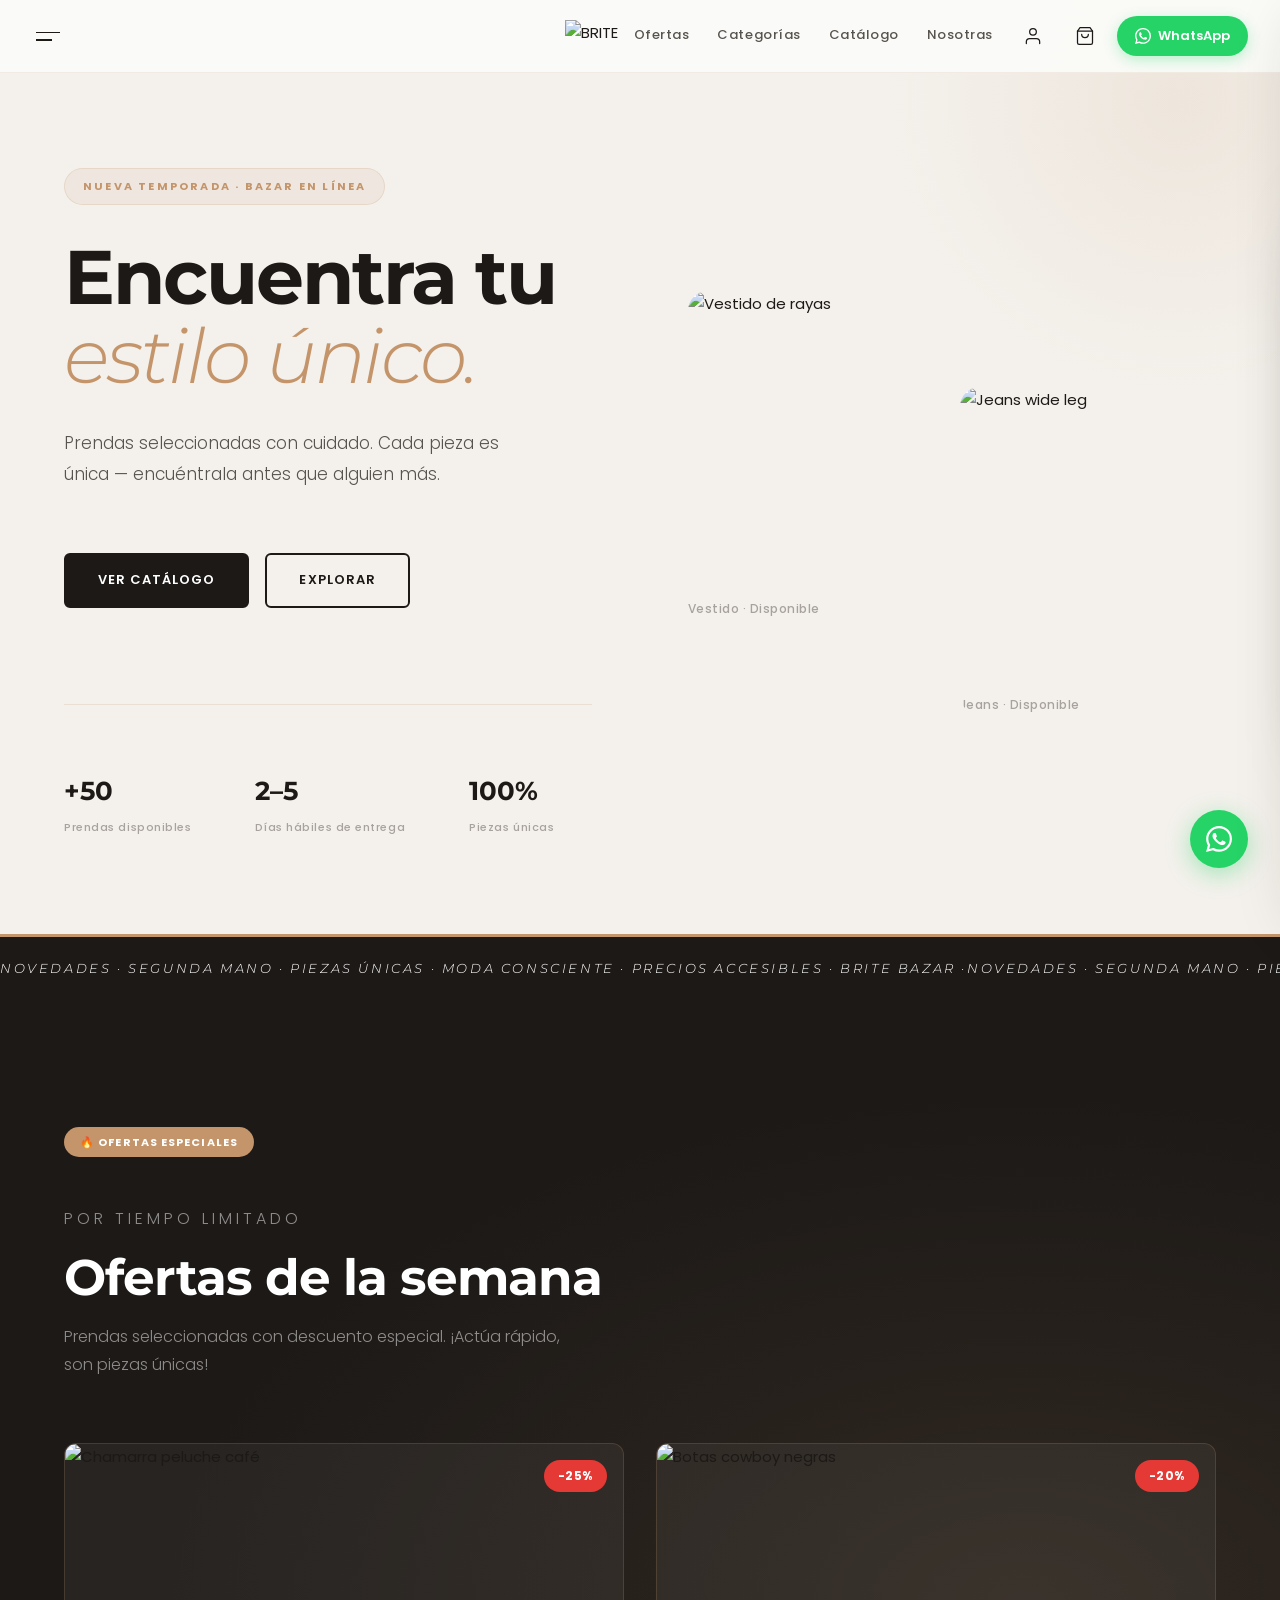
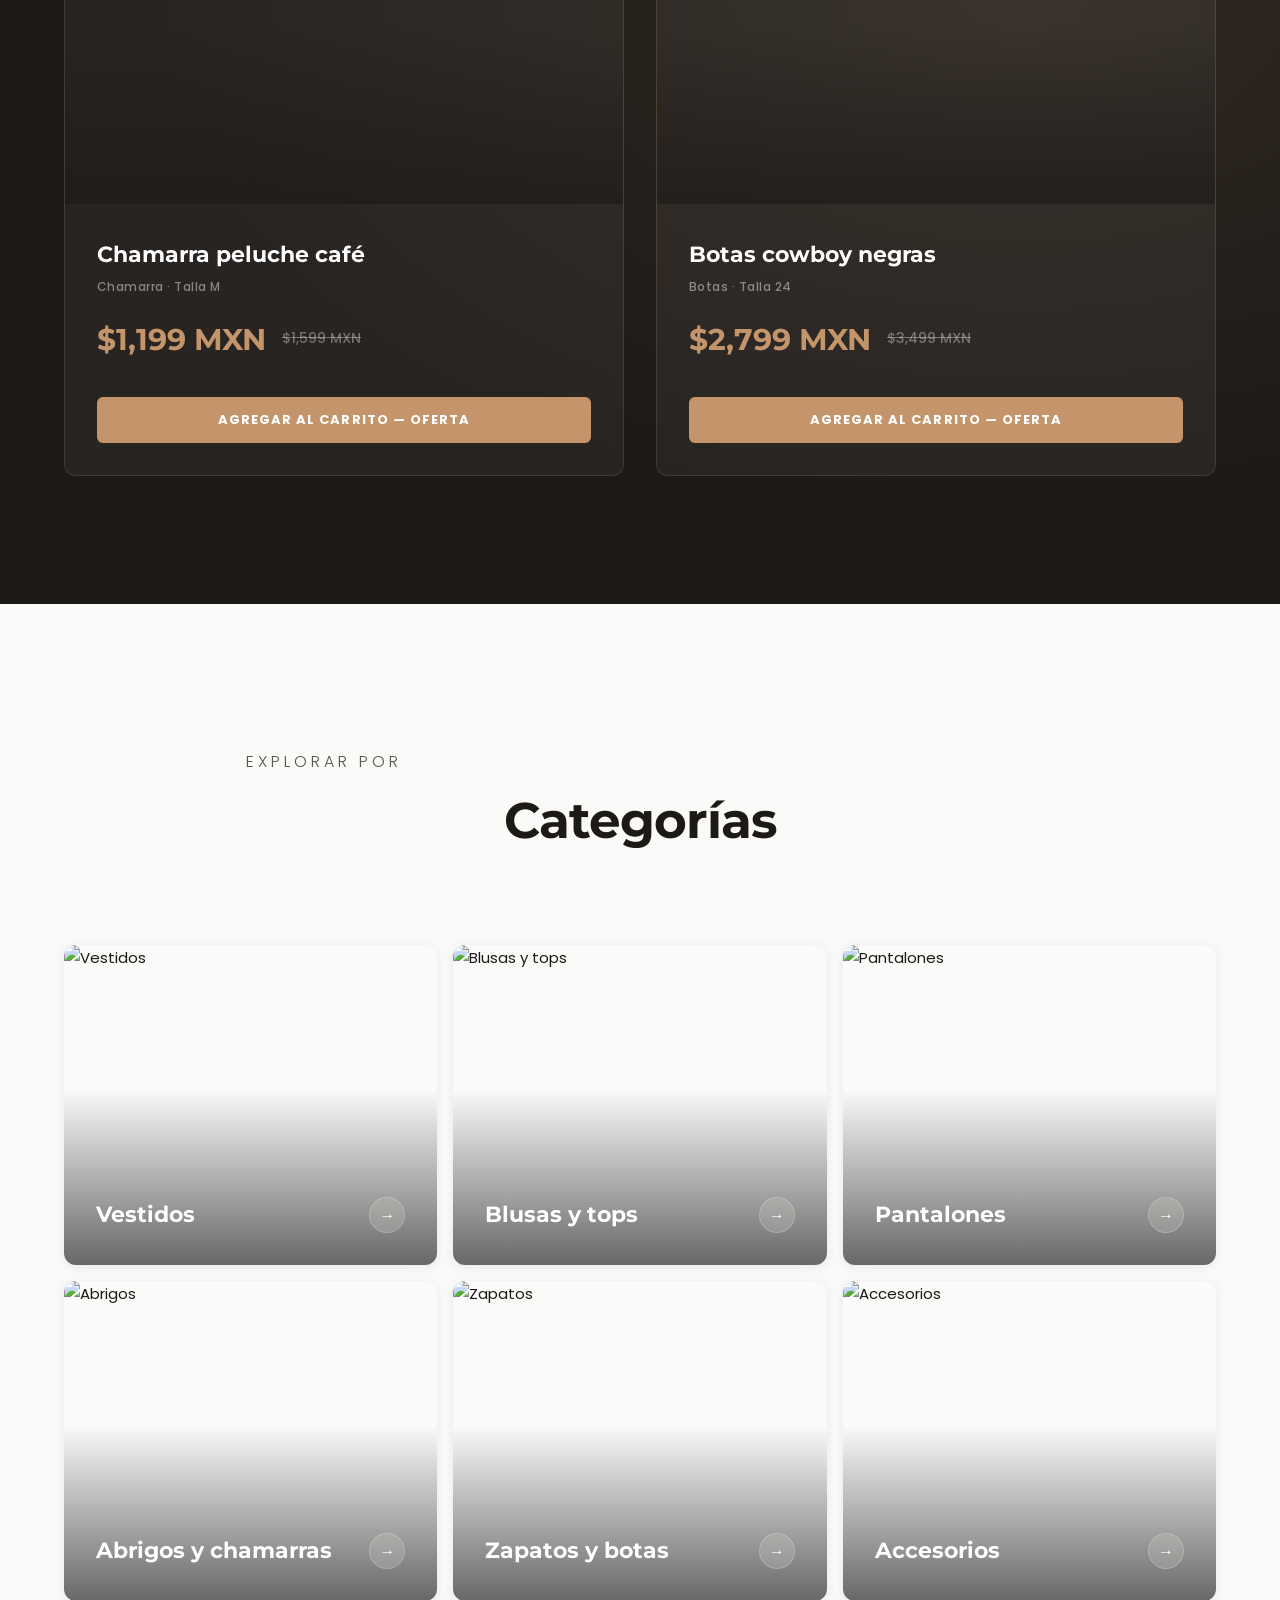
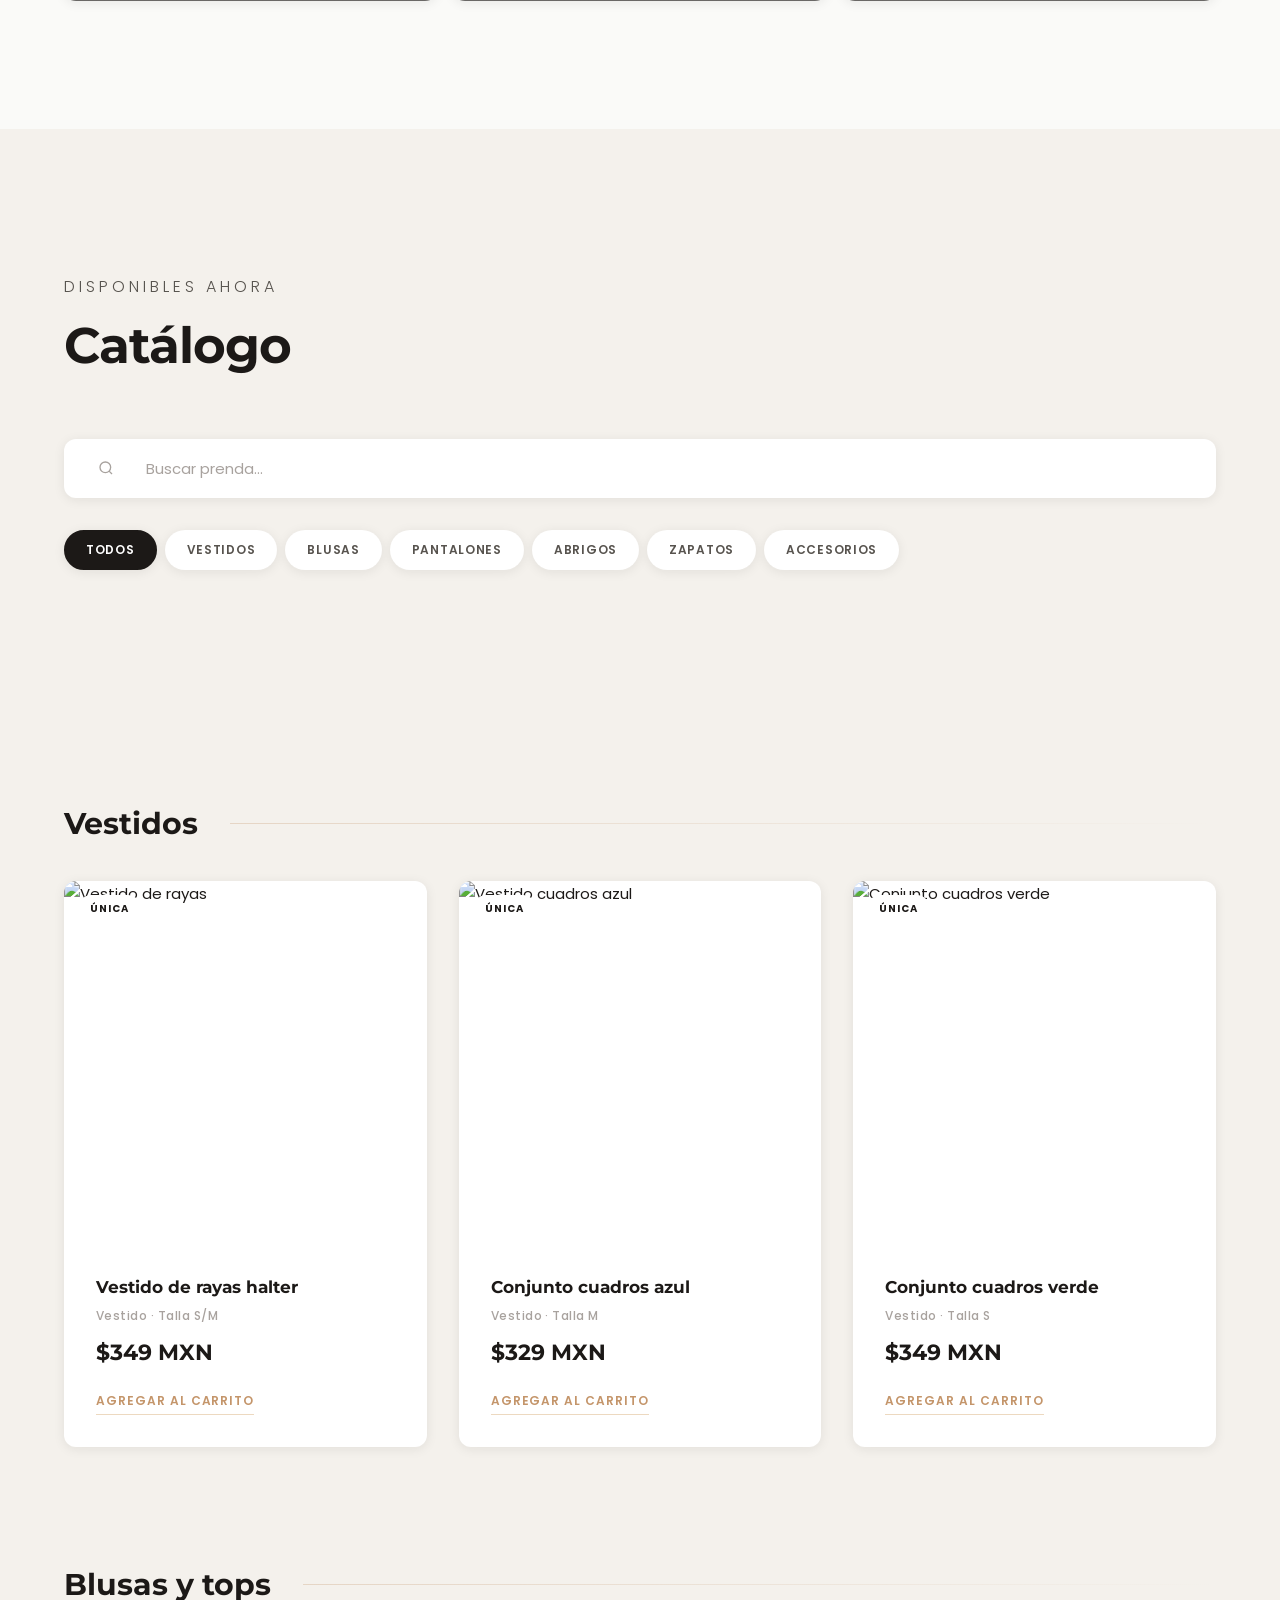
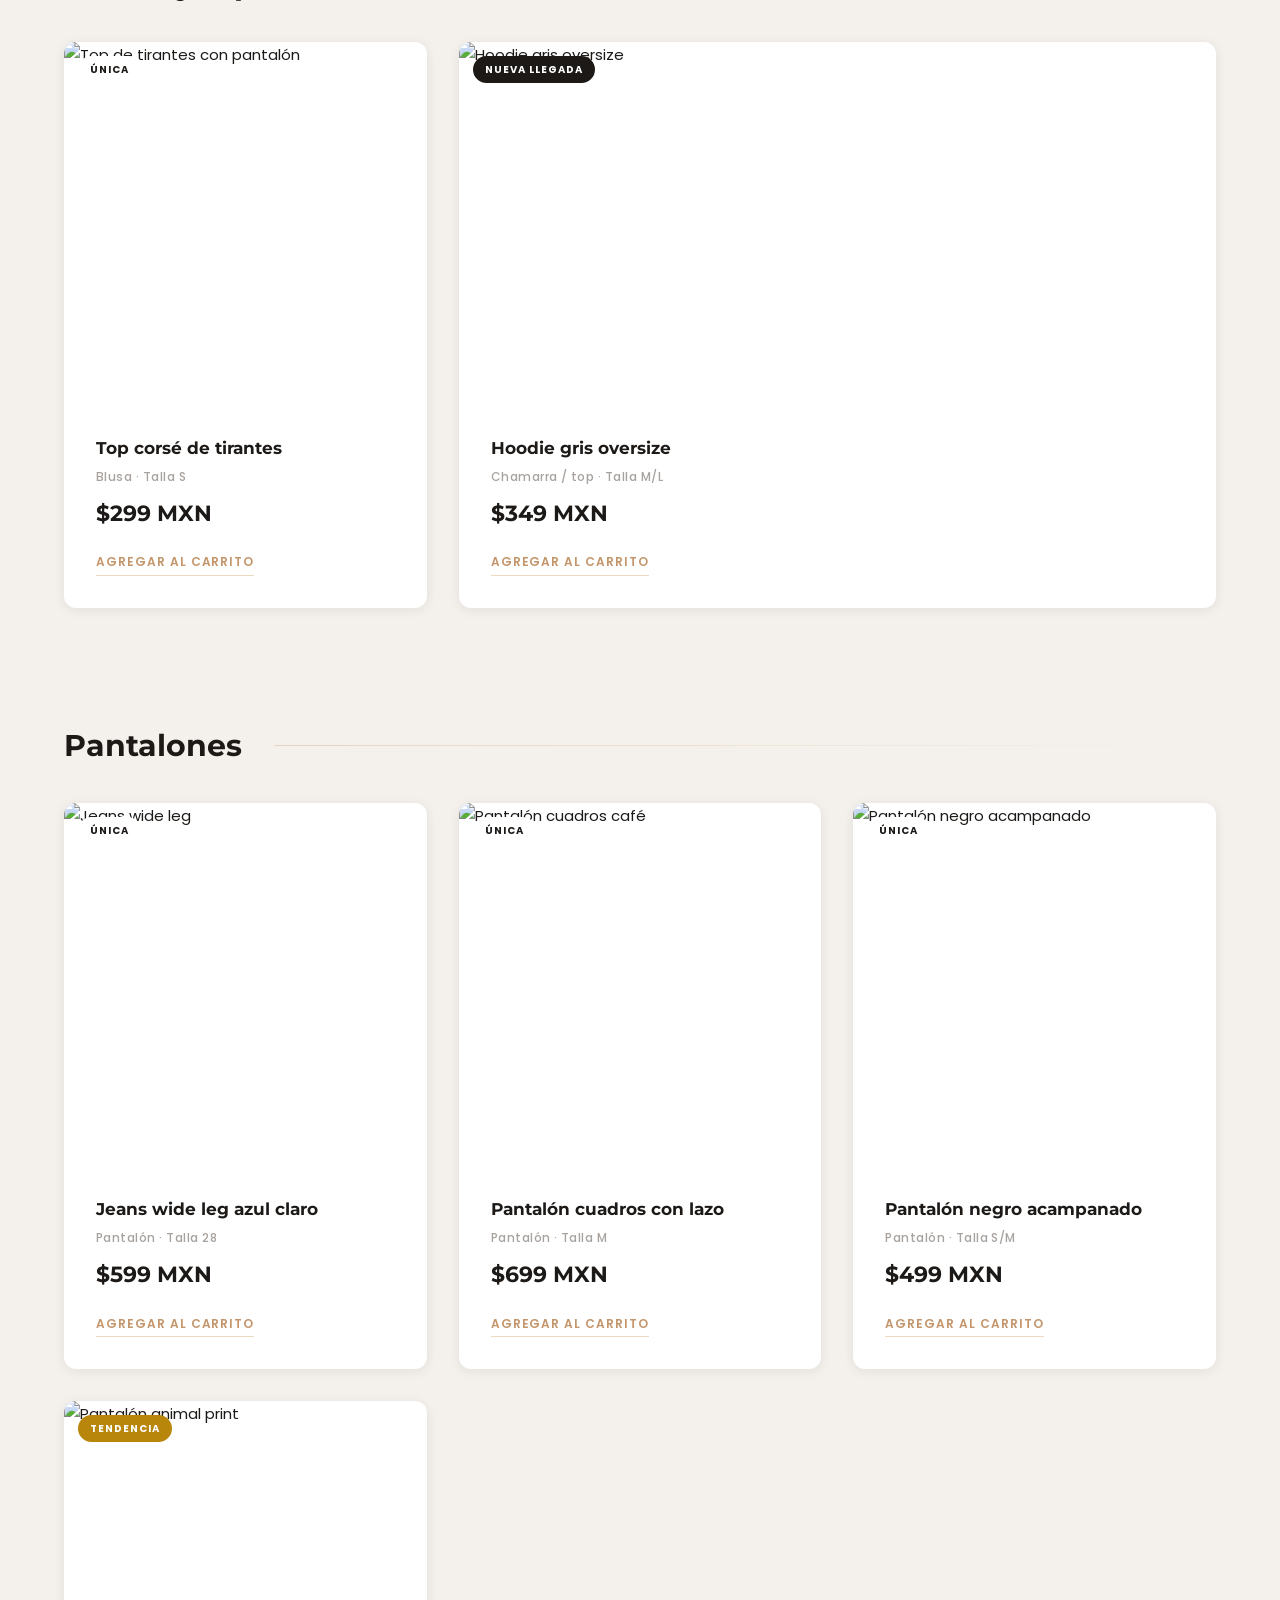
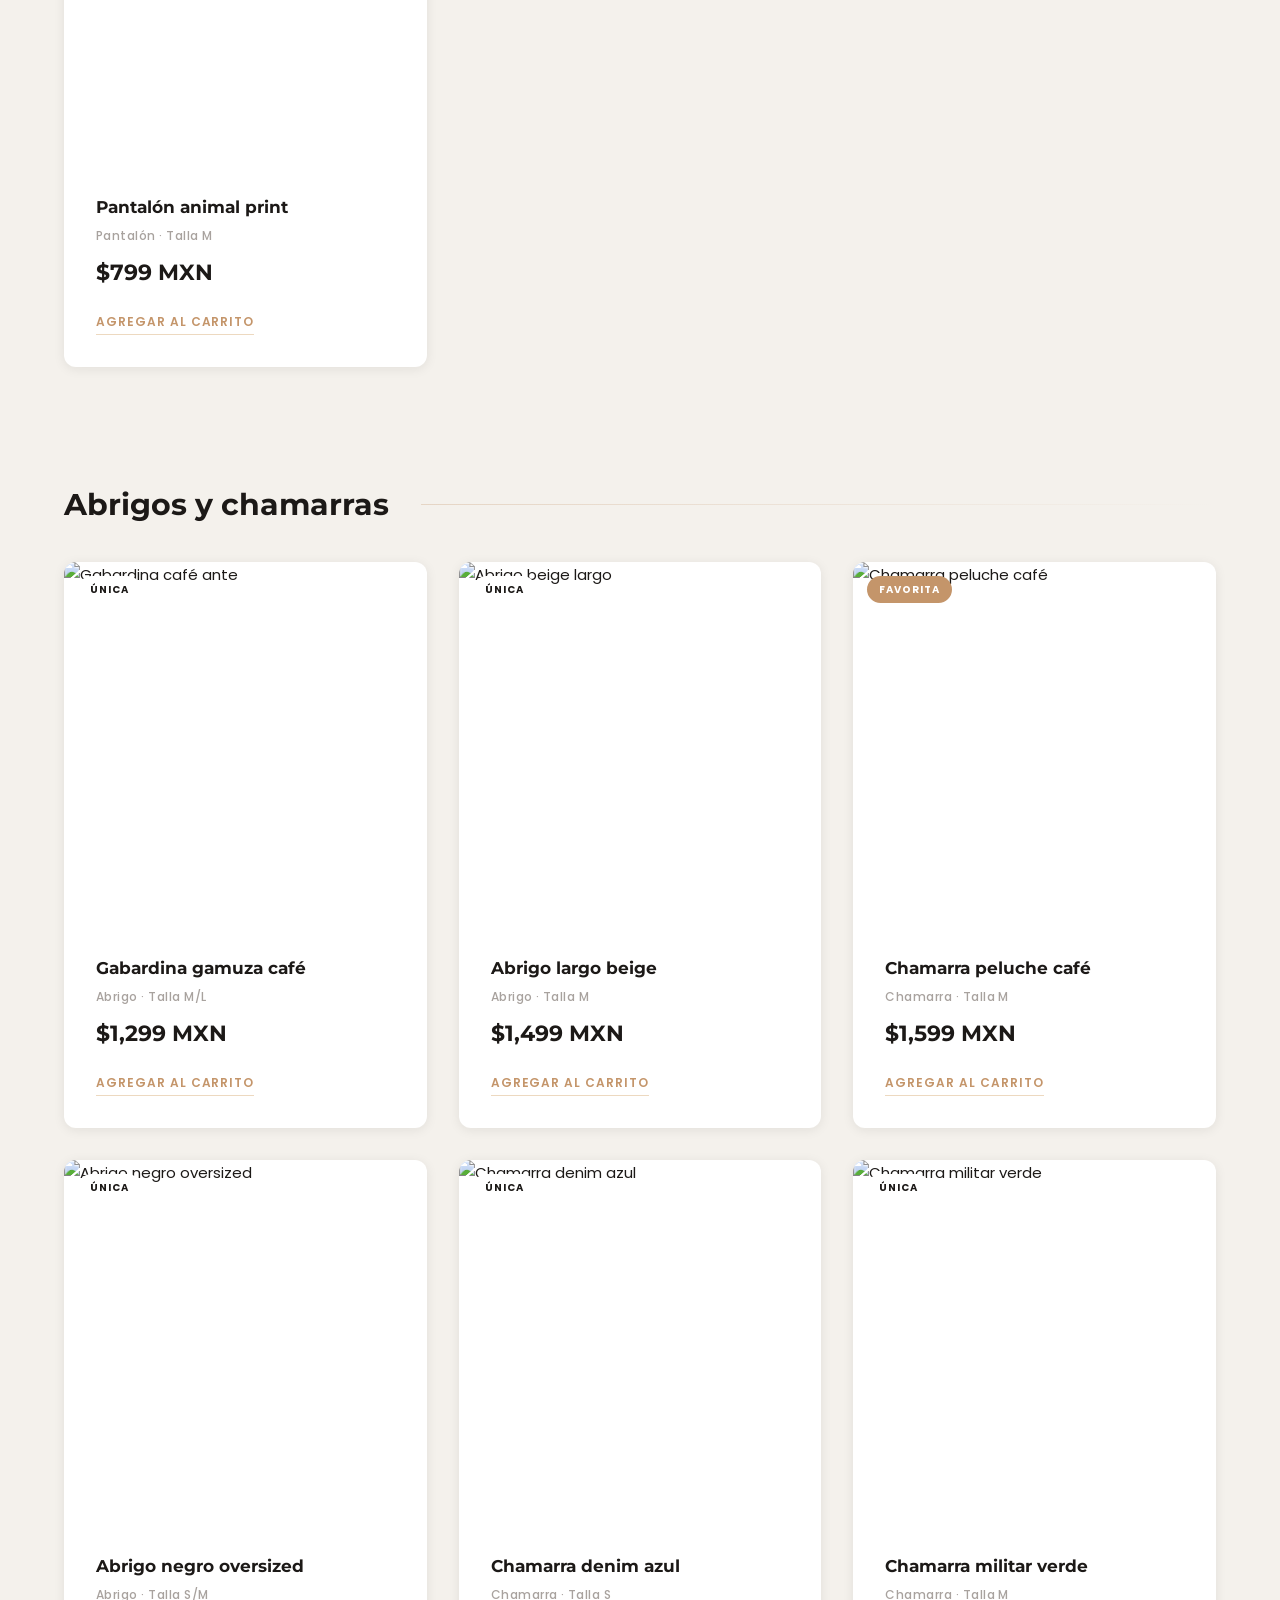
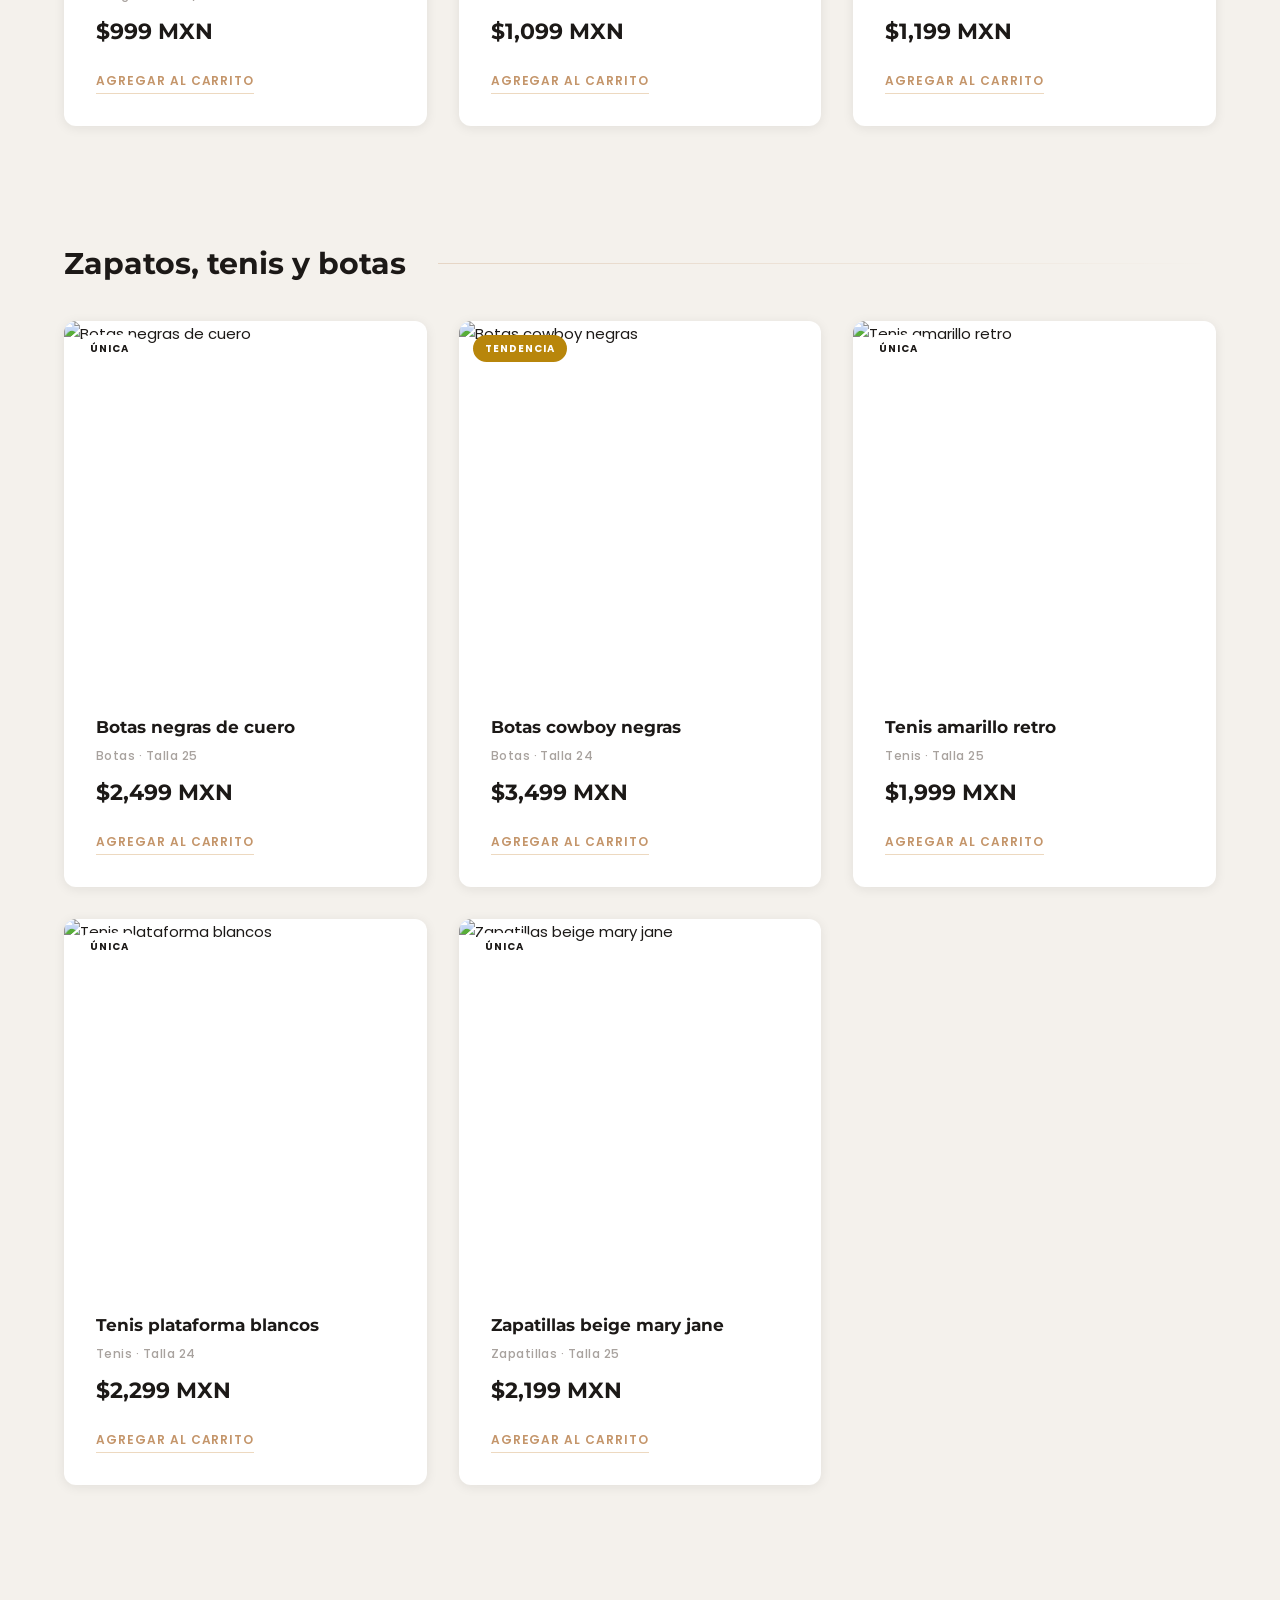
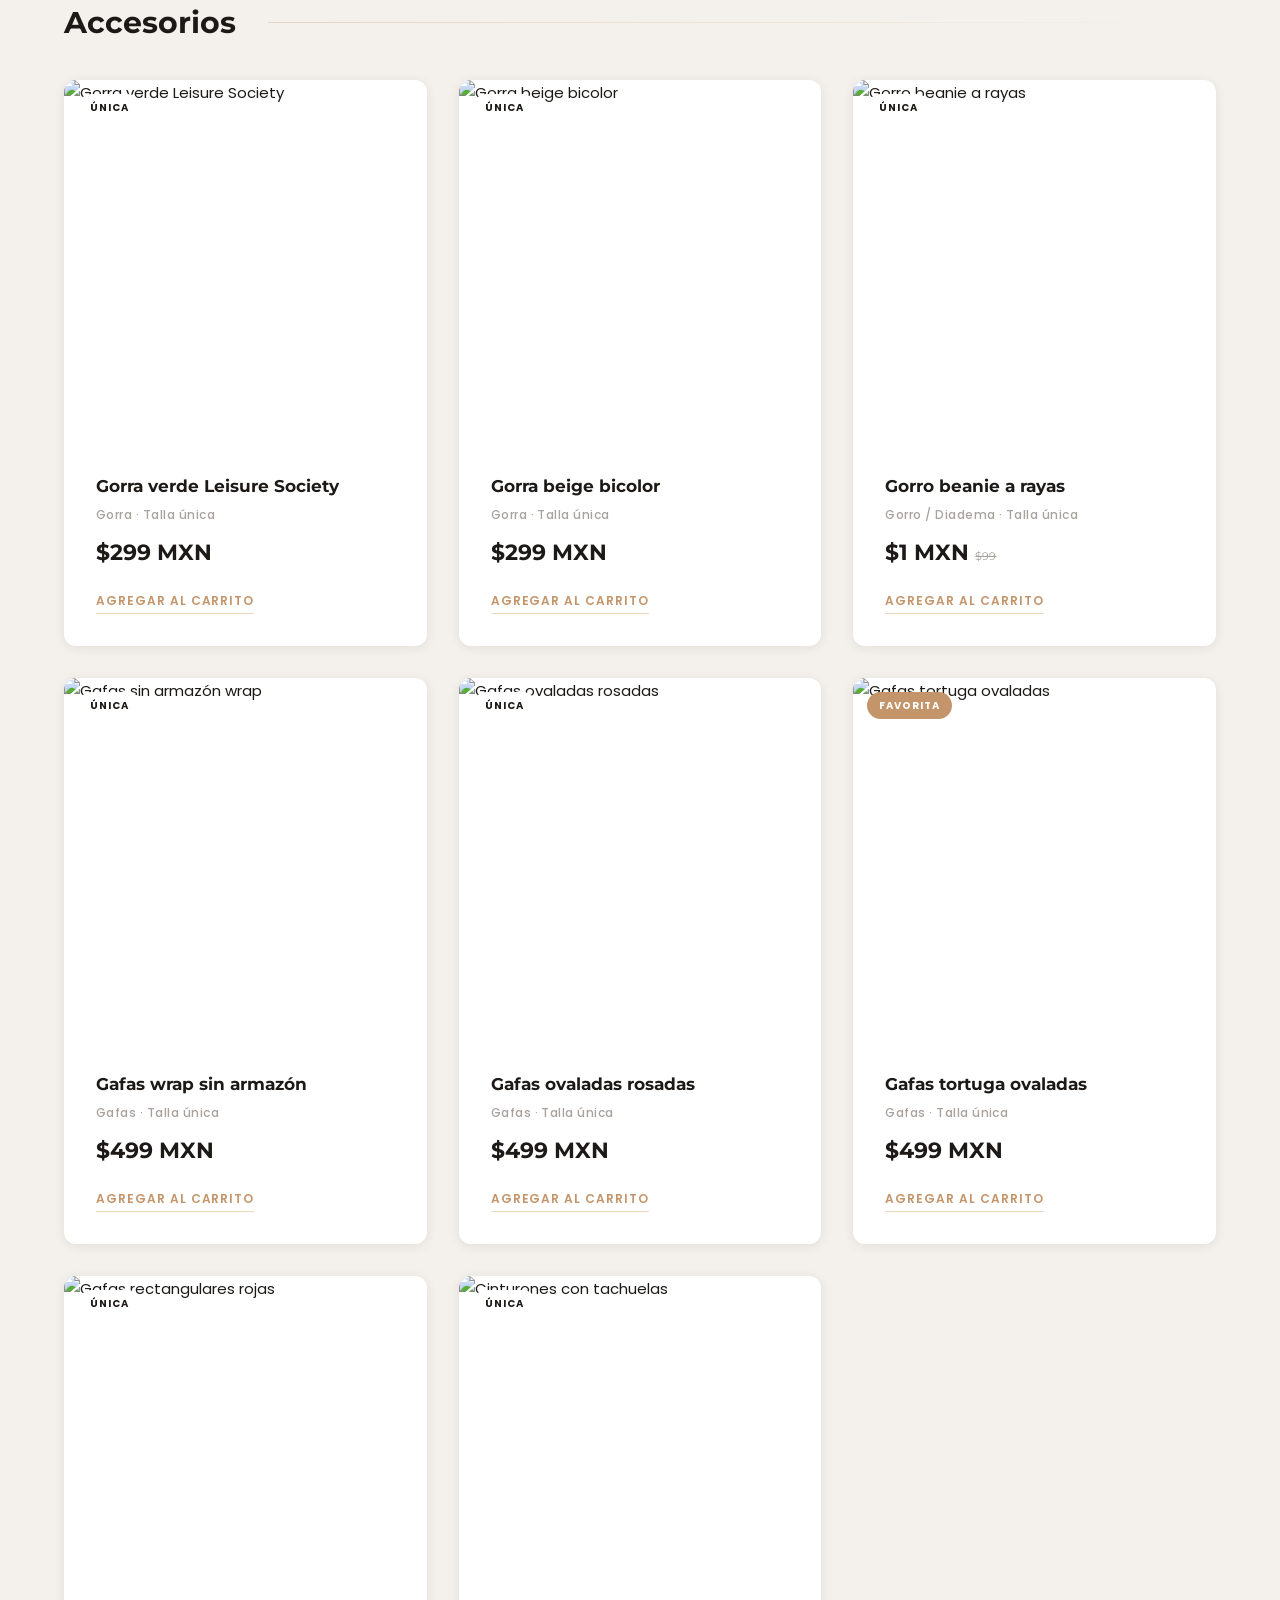
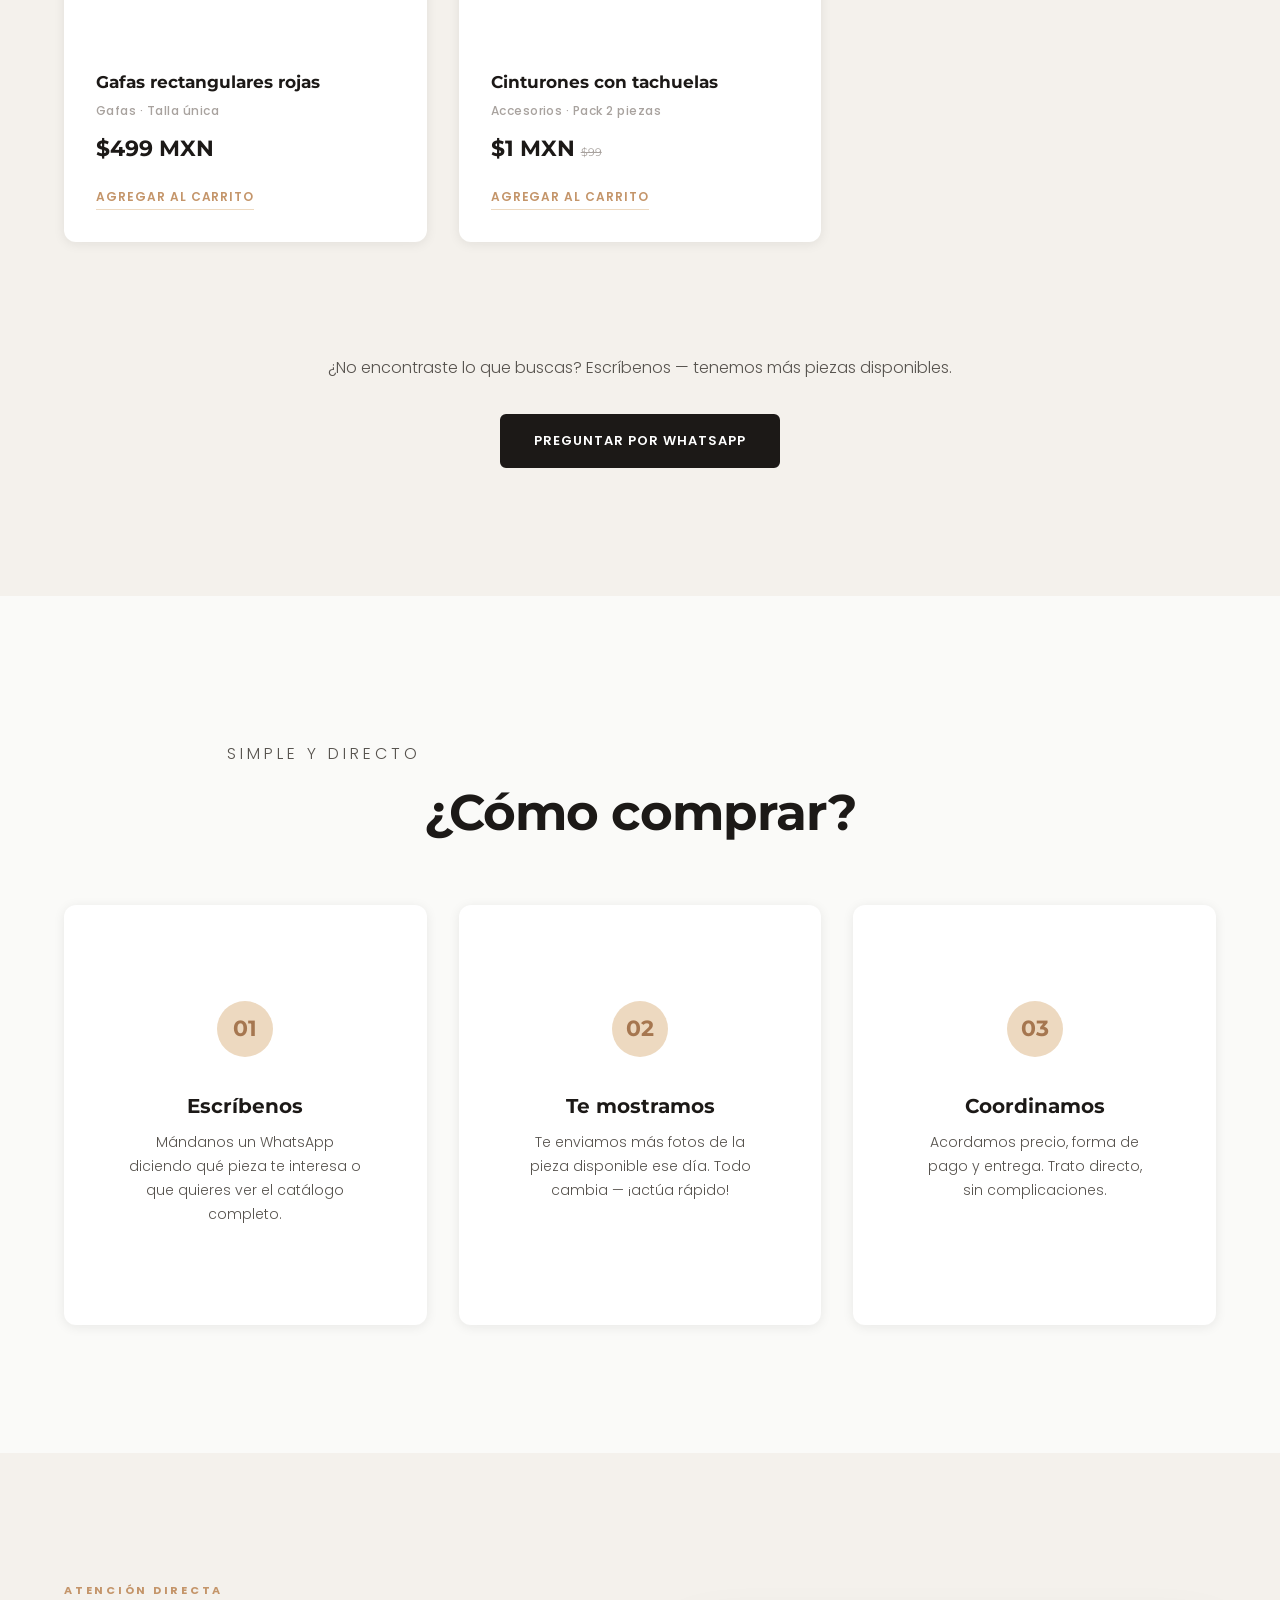
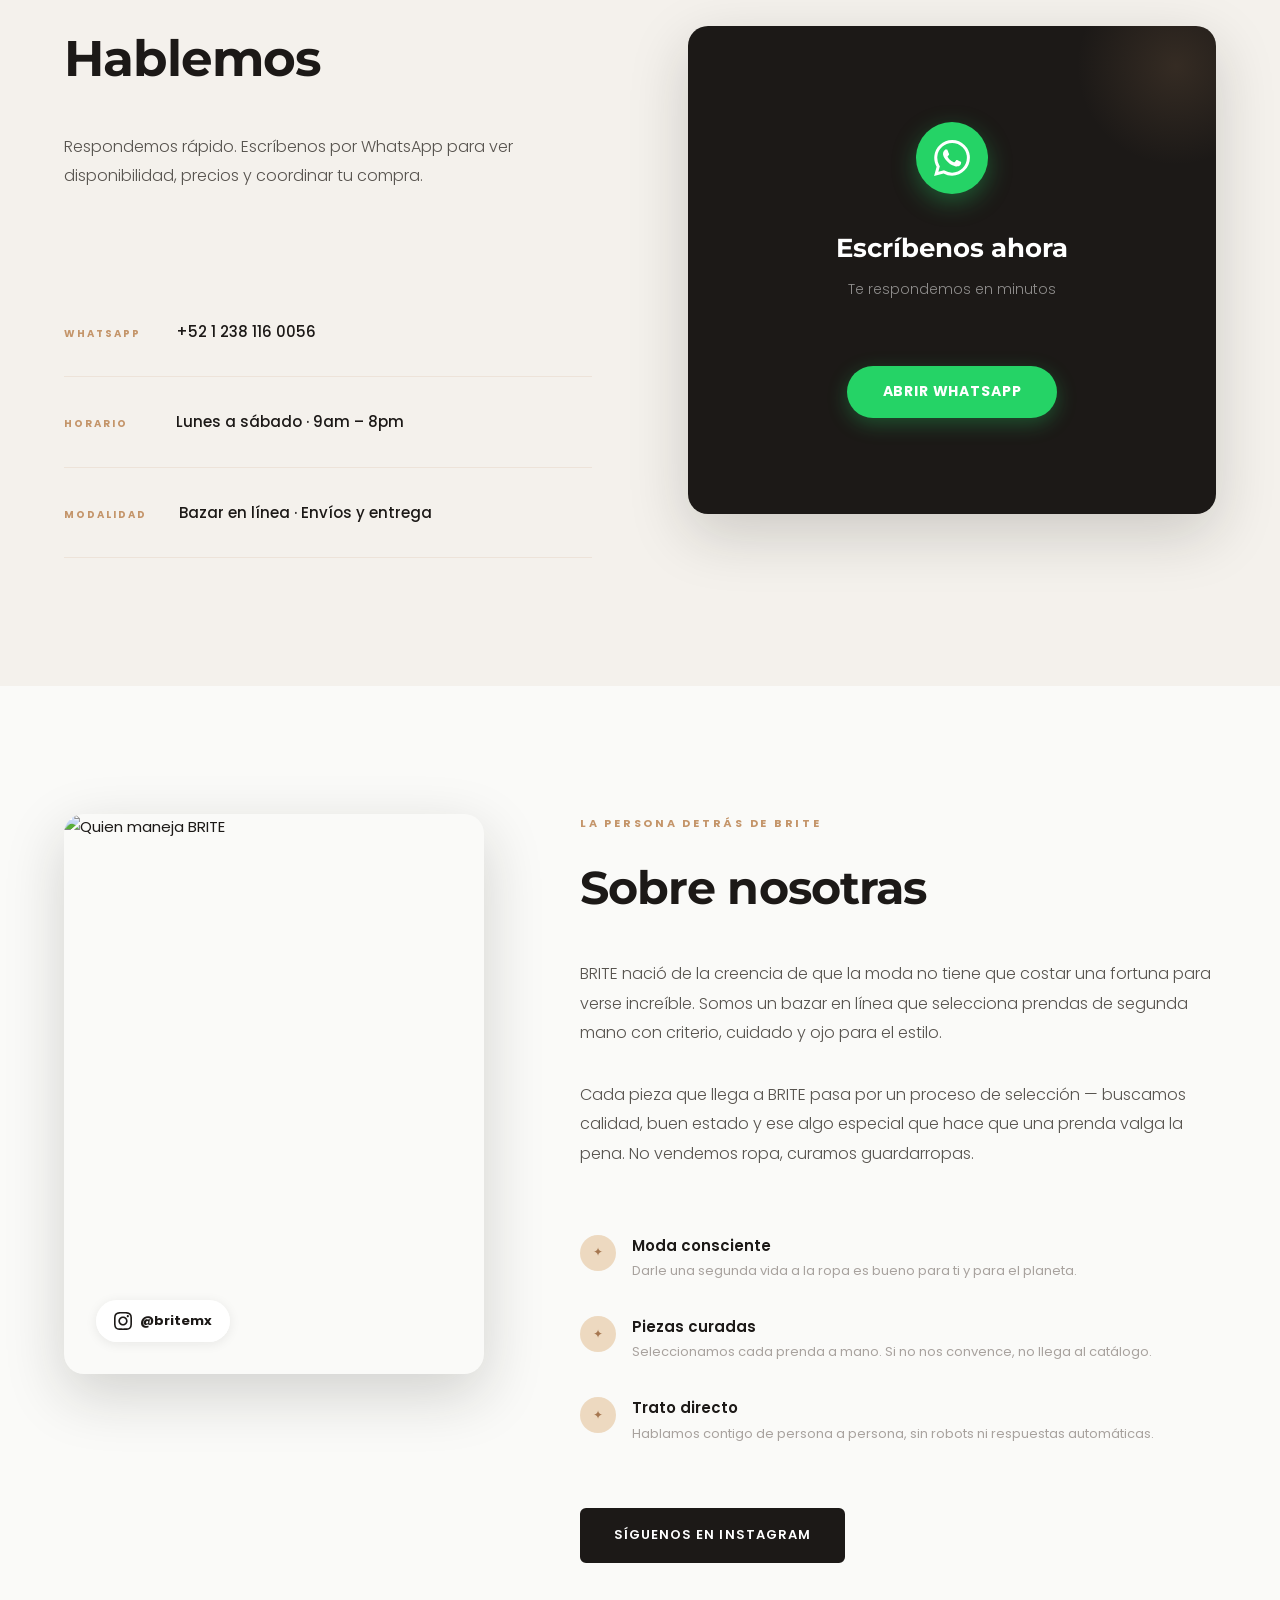
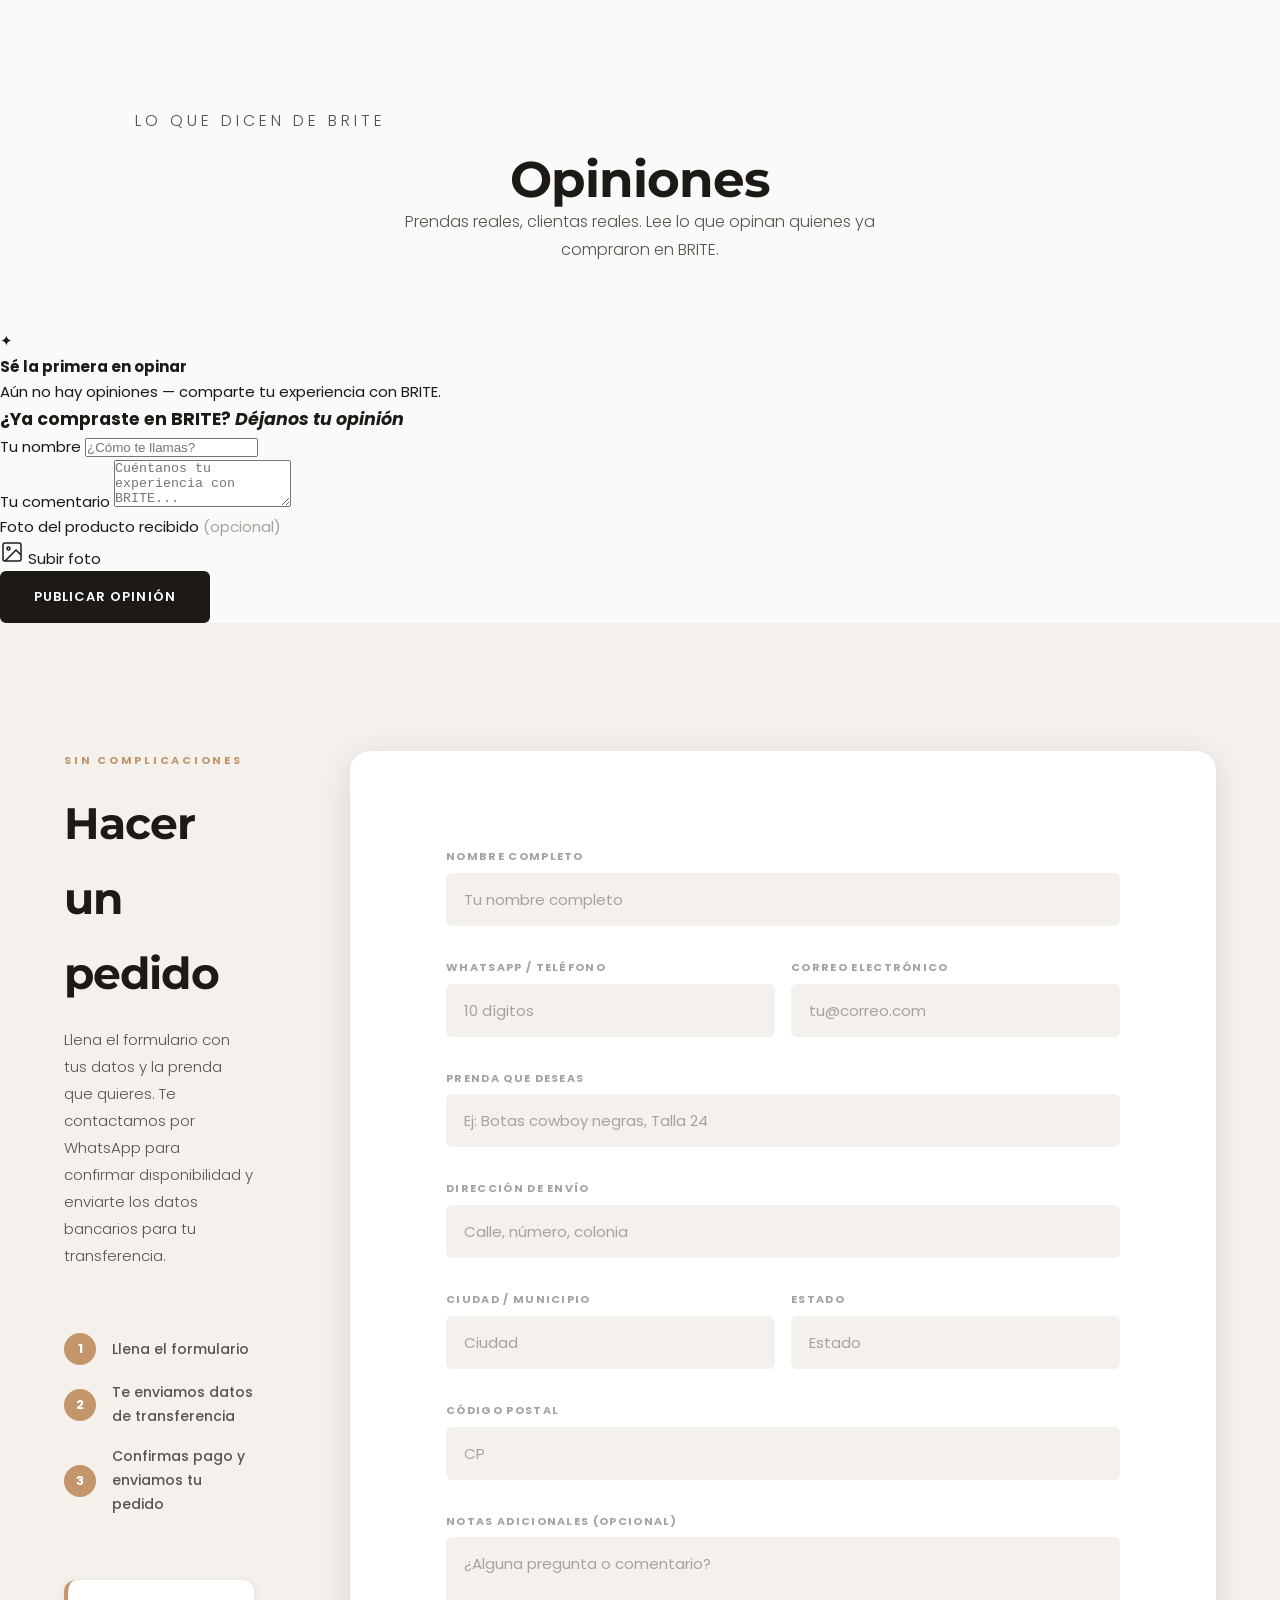
==== commit dd063022: "Add files via upload" ====
--- a/index.html
+++ b/index.html
@@ -13,6 +13,7 @@
   <link rel="preconnect" href="https://fonts.googleapis.com">
   <link href="https://fonts.googleapis.com/css2?family=Montserrat:ital,wght@0,300;0,400;0,500;0,600;0,700;1,300;1,400&family=Poppins:wght@300;400;500;600;700&display=swap" rel="stylesheet">
   <link rel="stylesheet" href="estilo.css">
+  <script src="https://sdk.mercadopago.com/js/v2"></script>
 </head>
 <body>
 
@@ -56,11 +57,13 @@
       </div>
     </nav>
     <div class="mobile-menu" id="mobileMenu">
+      <a href="#" onclick="toggleMenu(); abrirAuth()">👤 Mi cuenta</a>
       <a href="#novedades" onclick="toggleMenu()">Novedades</a>
       <a href="#ofertas" onclick="toggleMenu()">Ofertas 🔥</a>
       <a href="#categorias" onclick="toggleMenu()">Categorías</a>
       <a href="#catalogo" onclick="toggleMenu()">Catálogo</a>
       <a href="#sobre" onclick="toggleMenu()">Sobre BRITE</a>
+      <a href="#opiniones" onclick="toggleMenu()">Opiniones ⭐</a>
       <a href="#pedido" onclick="toggleMenu()">Hacer pedido</a>
       <a href="#contacto" onclick="toggleMenu()">Contacto</a>
     </div>
@@ -83,7 +86,7 @@
         </div>
         <div>
           <span class="hero-stat-num">2–5</span>
-          <span class="hero-stat-label">Días de entrega</span>
+          <span class="hero-stat-label">Días hábiles de entrega</span>
         </div>
         <div>
           <span class="hero-stat-num">100%</span>
@@ -557,8 +560,8 @@
         <div class="product-info">
           <p class="product-name">Gorro beanie a rayas</p>
           <p class="product-cat">Gorro / Diadema · Talla única</p>
-          <p class="product-price">$99 MXN</p>
-          <a class="product-btn" onclick="agregarCarrito('Gorro beanie a rayas', 99, 'imgs/00566196319-p.jpg')">Agregar al carrito</a>
+          <p class="product-price">$1 MXN <span style="font-size:11px;color:#A8A29E;font-weight:400;text-decoration:line-through">$99</span></p>
+          <a class="product-btn" onclick="agregarCarrito('Gorro beanie a rayas', 1, 'imgs/00566196319-p.jpg')">Agregar al carrito</a>
         </div>
       </div>
       <div class="product-card reveal" data-cat="accesorios" data-nombre="gafas wrap sin armazón">
@@ -622,8 +625,8 @@
         <div class="product-info">
           <p class="product-name">Cinturones con tachuelas</p>
           <p class="product-cat">Accesorios · Pack 2 piezas</p>
-          <p class="product-price">$99 MXN</p>
-          <a class="product-btn" onclick="agregarCarrito('Cinturones con tachuelas', 99, 'imgs/09552362802-a4o.jpg')">Agregar al carrito</a>
+          <p class="product-price">$1 MXN <span style="font-size:11px;color:#A8A29E;font-weight:400;text-decoration:line-through">$99</span></p>
+          <a class="product-btn" onclick="agregarCarrito('Cinturones con tachuelas', 1, 'imgs/09552362802-a4o.jpg')">Agregar al carrito</a>
         </div>
       </div>
     </div>
@@ -739,6 +742,54 @@
     </div>
   </section>
 
+
+  <!-- ══ OPINIONES ══ -->
+  <section class="opiniones" id="opiniones">
+    <div class="opiniones-inner">
+      <div class="section-head" style="text-align:center">
+        <p class="section-tag">Lo que dicen de BRITE</p>
+        <h2>Opiniones</h2>
+        <p style="margin:0 auto">Prendas reales, clientas reales. Lee lo que opinan quienes ya compraron en BRITE.</p>
+      </div>
+
+      <!-- Grid de opiniones -->
+      <div class="opiniones-grid" id="opinionesGrid">
+        <div class="opinion-loading">Cargando opiniones...</div>
+      </div>
+
+      <!-- Formulario dejar opinión -->
+      <div class="opinion-form-wrap">
+        <h3 class="opinion-form-title">¿Ya compraste en BRITE? <em>Déjanos tu opinión</em></h3>
+        <div class="opinion-form" id="opinionForm">
+          <div class="opinion-form-fields">
+            <div class="of-group">
+              <label>Tu nombre</label>
+              <input type="text" id="opNombre" placeholder="¿Cómo te llamas?">
+            </div>
+            <div class="of-group">
+              <label>Tu comentario</label>
+              <textarea id="opComentario" rows="3" placeholder="Cuéntanos tu experiencia con BRITE..."></textarea>
+            </div>
+            <div class="of-group">
+              <label>Foto del producto recibido <span style="color:var(--ink-soft);font-weight:400">(opcional)</span></label>
+              <div class="of-foto-wrap" id="ofFotoWrap">
+                <input type="file" id="opFoto" accept="image/*" onchange="previewFoto(this)" style="display:none">
+                <div class="of-foto-btn" onclick="document.getElementById('opFoto').click()">
+                  <svg width="24" height="24" viewBox="0 0 24 24" fill="none" stroke="currentColor" stroke-width="1.5"><rect x="3" y="3" width="18" height="18" rx="2"/><circle cx="8.5" cy="8.5" r="1.5"/><polyline points="21,15 16,10 5,21"/></svg>
+                  <span>Subir foto</span>
+                </div>
+                <img id="ofFotoPreview" style="display:none;width:80px;height:80px;object-fit:cover;border-radius:8px;cursor:pointer" onclick="document.getElementById('opFoto').click()">
+              </div>
+            </div>
+          </div>
+          <button class="btn-primary" onclick="enviarOpinion()">
+            <span>Publicar opinión</span>
+          </button>
+        </div>
+      </div>
+    </div>
+  </section>
+
   <!-- ══ FORMULARIO DE PEDIDO ══ -->
   <section class="formulario" id="pedido">
     <div class="formulario-inner">
@@ -838,8 +889,8 @@
           <svg width="32" height="32" viewBox="0 0 24 24" fill="none" stroke="currentColor" stroke-width="1.5" stroke-linecap="round" stroke-linejoin="round"><path d="M5 12h14M12 5l7 7-7 7"/></svg>
         </div>
         <h3>Envíos a todo México</h3>
-        <p>Enviamos por paquetería a cualquier estado de la república. El costo de envío se calcula según tu ubicación.</p>
-        <span class="pago-tag">Entrega en 2–5 días hábiles</span>
+        <p>Enviamos por Correos de México a cualquier estado de la república. Costo de envío: $100 MXN.</p>
+        <span class="pago-tag">Entrega en 7–15 días hábiles</span>
       </div>
 
       <div class="pago-card reveal">
@@ -992,7 +1043,21 @@
     <!-- PASO 3: Pago -->
     <div class="checkout-step" id="checkout-paso3" style="display:none">
       <h3>Método de pago</h3>
-      <div class="ch-pago-card">
+
+      <!-- Opción 1: Mercado Pago -->
+      <div class="ch-pago-card ch-pago-selectable" id="card-mp" onclick="seleccionarPago('mp')" style="border:2px solid var(--gold);background:rgba(196,149,106,0.06)">
+        <div class="ch-pago-icon" style="background:#009EE3;border-radius:8px;padding:4px">
+          <svg width="28" height="20" viewBox="0 0 80 50" fill="none"><path d="M40 5C20 5 5 18 5 25s15 20 35 20 35-13 35-20S60 5 40 5z" fill="#009EE3"/><path d="M25 25c0-8 7-14 15-14s15 6 15 14-7 14-15 14-15-6-15-14z" fill="white"/><path d="M35 21l3 5 7-8" stroke="#009EE3" stroke-width="2.5" stroke-linecap="round" stroke-linejoin="round"/></svg>
+        </div>
+        <div>
+          <p class="ch-pago-nombre">Mercado Pago</p>
+          <p class="ch-pago-desc">Tarjeta, débito, OXXO · Pago seguro</p>
+        </div>
+        <div class="ch-pago-check" id="check-mp">✓</div>
+      </div>
+
+      <!-- Opción 2: SPEI -->
+      <div class="ch-pago-card ch-pago-selectable" id="card-spei" onclick="seleccionarPago('spei')" style="margin-top:10px;border:2px solid transparent">
         <div class="ch-pago-icon">
           <svg width="28" height="28" viewBox="0 0 24 24" fill="none" stroke="currentColor" stroke-width="1.5"><rect x="2" y="5" width="20" height="14" rx="2"/><line x1="2" y1="10" x2="22" y2="10"/></svg>
         </div>
@@ -1000,18 +1065,25 @@
           <p class="ch-pago-nombre">Transferencia SPEI</p>
           <p class="ch-pago-desc">Sin comisiones · Cualquier banco mexicano</p>
         </div>
-        <div class="ch-pago-check">✓</div>
-      </div>
-      <div class="ch-banco-datos">
+        <div class="ch-pago-check" id="check-spei" style="opacity:0">✓</div>
+      </div>
+
+      <!-- Info SPEI (oculto por defecto) -->
+      <div class="ch-banco-datos" id="datos-spei" style="display:none">
         <p class="ch-banco-title">Datos para tu transferencia</p>
         <p>Banco: <strong>BBVA</strong></p>
         <p>Titular: <strong>BRITE</strong></p>
         <p>CLABE: <strong>Te la enviamos por WhatsApp al confirmar</strong></p>
       </div>
-      <p class="ch-pago-nota">Al confirmar tu pedido recibirás un mensaje de WhatsApp con la CLABE para realizar tu transferencia. Una vez que nos envíes tu comprobante, procesamos y enviamos tu pedido.</p>
+
+      <!-- Contenedor Mercado Pago -->
+      <div id="mp-container" style="margin-top:16px"></div>
+
+      <p class="ch-pago-nota" id="nota-pago">Pago 100% seguro con Mercado Pago. Acepta tarjetas de crédito, débito y OXXO.</p>
+
       <div class="ch-actions">
         <button class="btn-ch-ghost" onclick="irPaso2()">← Atrás</button>
-        <button class="btn-ch-primary btn-confirmar" onclick="confirmarPedido()">✓ Confirmar pedido</button>
+        <button class="btn-ch-primary btn-confirmar" id="btn-confirmar-pago" onclick="confirmarPedido()">✓ Confirmar pedido</button>
       </div>
     </div>
 
--- a/estilo.css
+++ b/estilo.css
@@ -746,6 +746,14 @@
 
 @media (max-width: 768px) {
   :root { --space-lg: 24px; --space-xl: 56px; --space-2xl: 72px; --space-md: 24px; }
+  .nav-inner { padding: 0 14px; gap: 4px; }
+  .nav-logo-img { height: 24px; }
+  .nav-links { display: none; }
+  .nav-actions { gap: 4px; }
+  .nav-wa-text { display: none; }
+  .nav-wa { padding: 9px; border-radius: 50%; width: 36px; height: 36px; justify-content: center; gap: 0; }
+  .user-icon { width: 36px; height: 36px; }
+  .carrito-icon { width: 36px; height: 36px; }
   .hero-title { font-size: clamp(34px, 10vw, 52px); }
   .como-steps { flex-direction: column; }
   .ofertas-grid { grid-template-columns: 1fr; }
@@ -1032,8 +1040,17 @@
   letter-spacing: 0.1em; text-transform: uppercase; font-weight: 600;
 }
 
-/* Responsive */
+/* Responsive auth modal */
 @media (max-width: 640px) {
-  .auth-modal { right: -100vw; width: 100vw; border-radius: 24px 24px 0 0; top: auto; bottom: -100vh; transform: none; padding: 32px 24px; }
-  .auth-modal.open { right: 0; bottom: 0; }
-}
+  .auth-modal {
+    right: 0 !important;
+    width: 100vw;
+    border-radius: 24px 24px 0 0;
+    top: auto;
+    bottom: -100vh;
+    transform: none;
+    padding: 28px 20px 40px;
+    transition: bottom 0.45s cubic-bezier(0.34,1.2,0.64,1);
+  }
+  .auth-modal.open { bottom: 0; }
+}
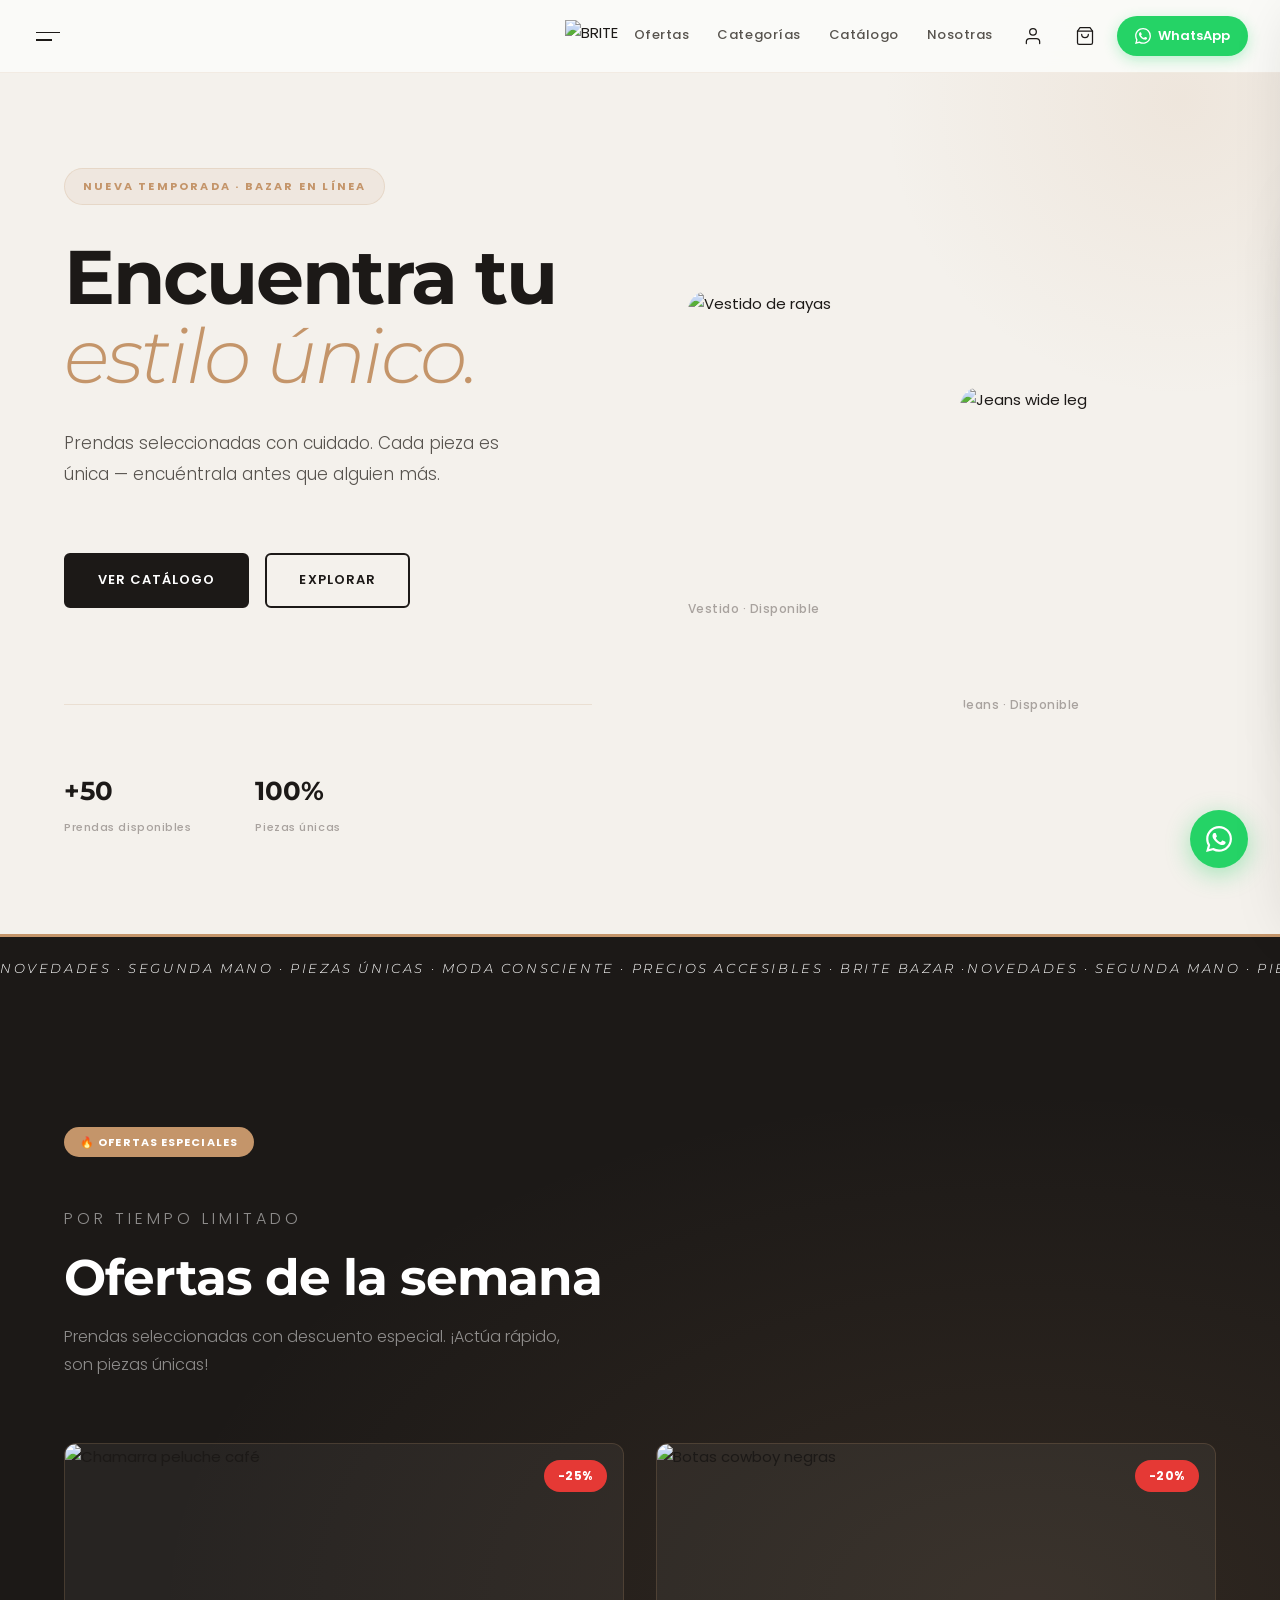
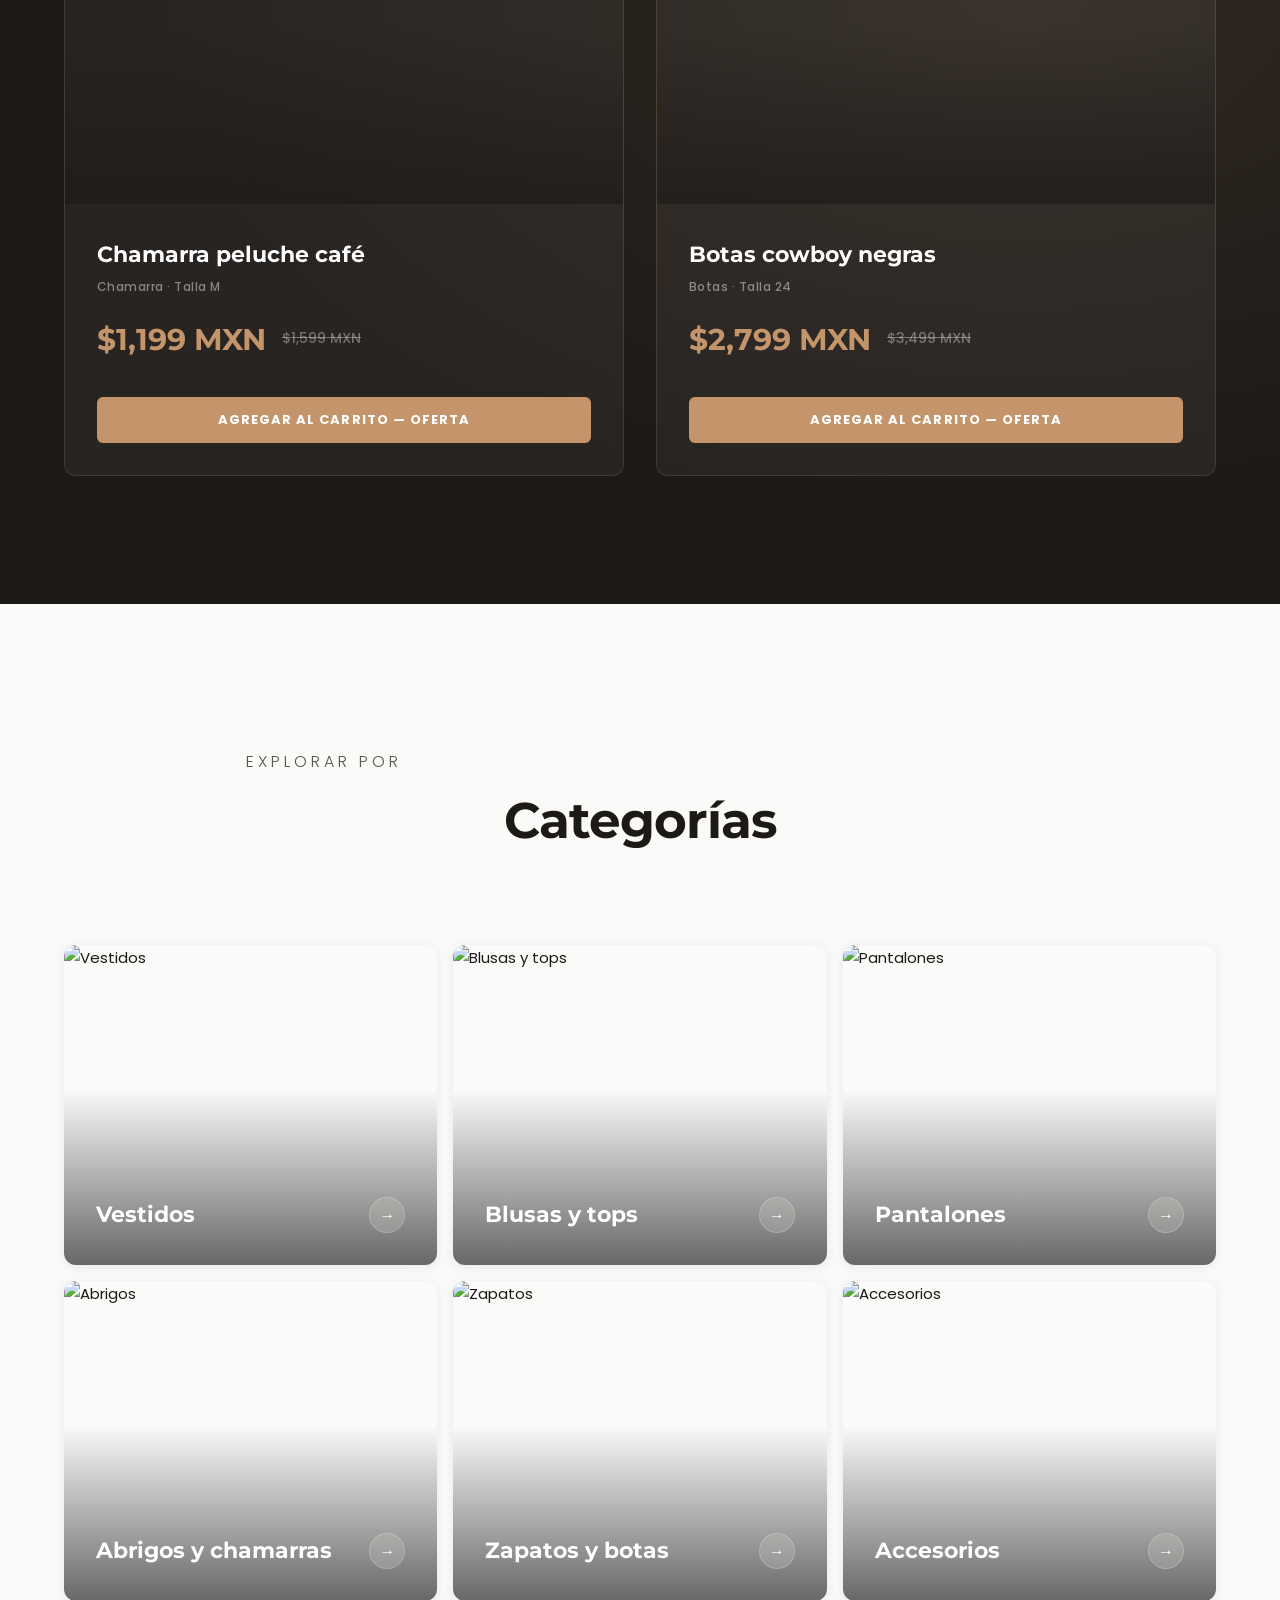
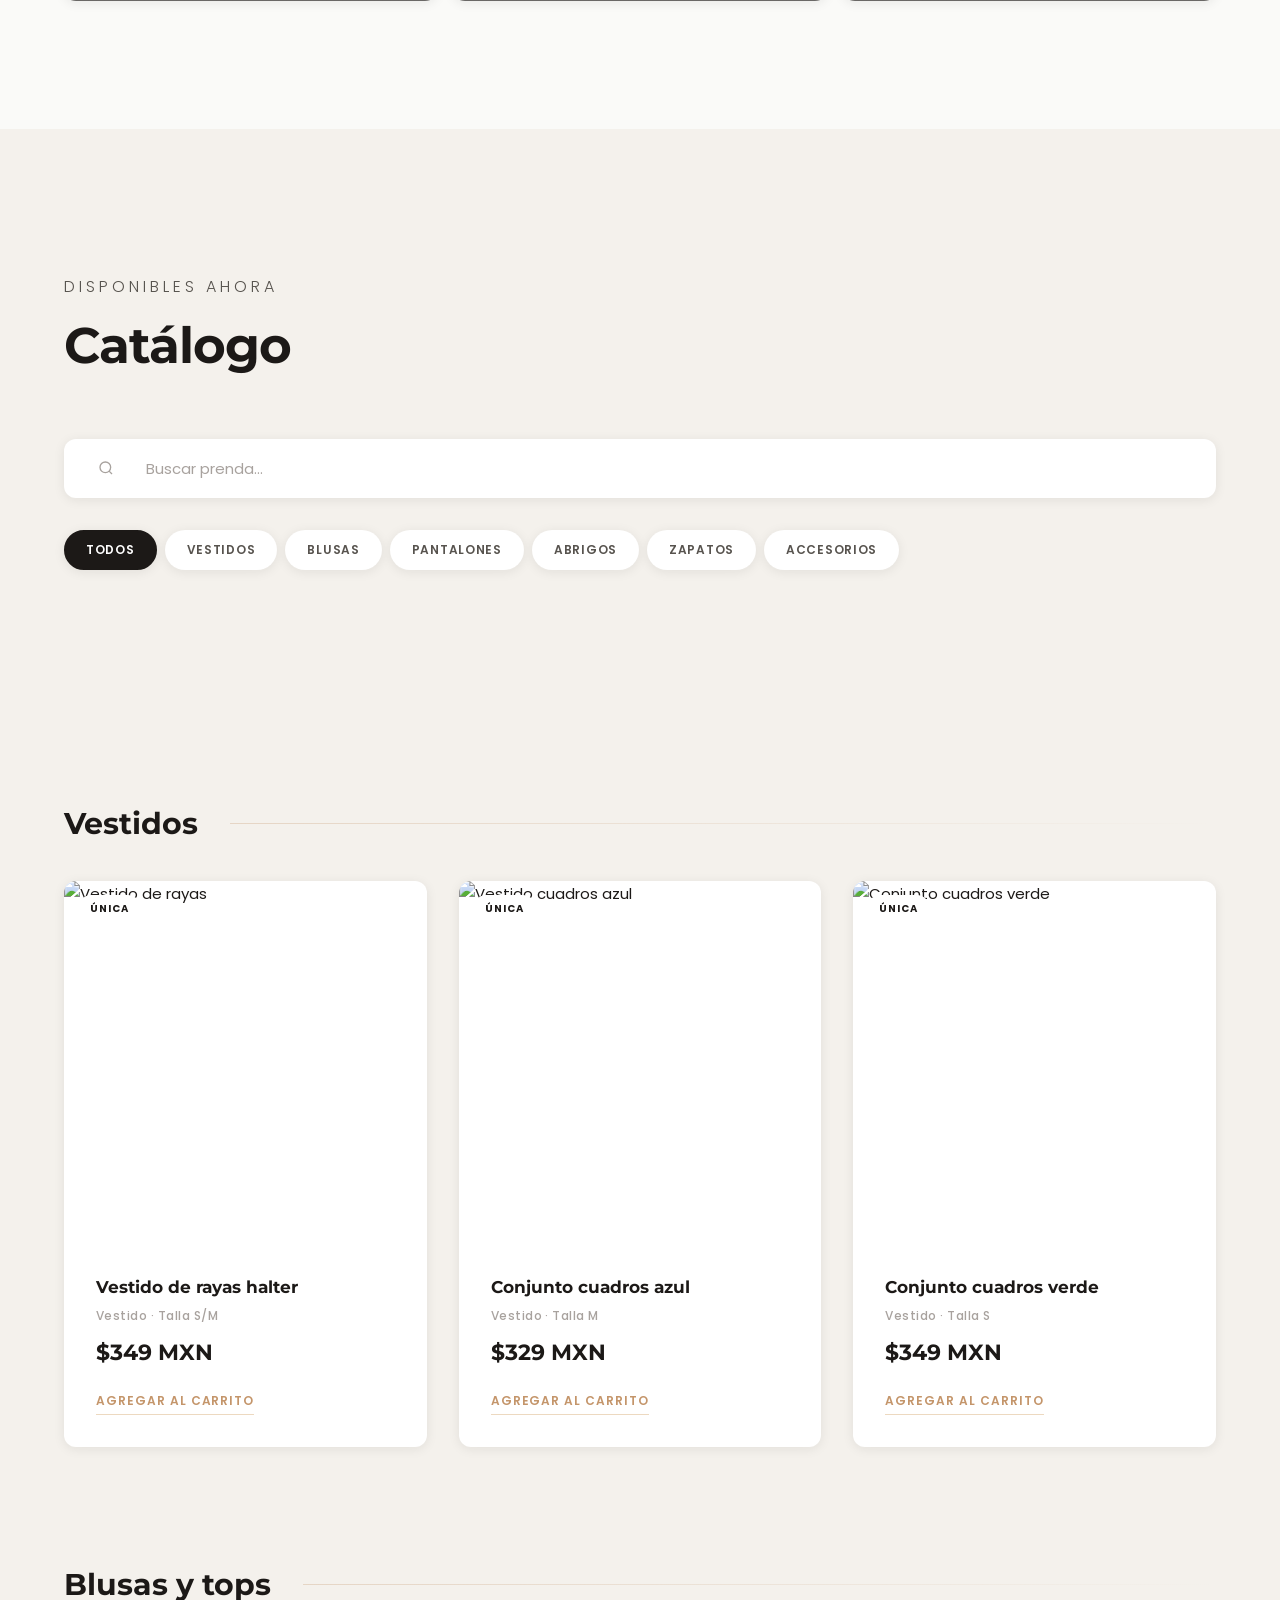
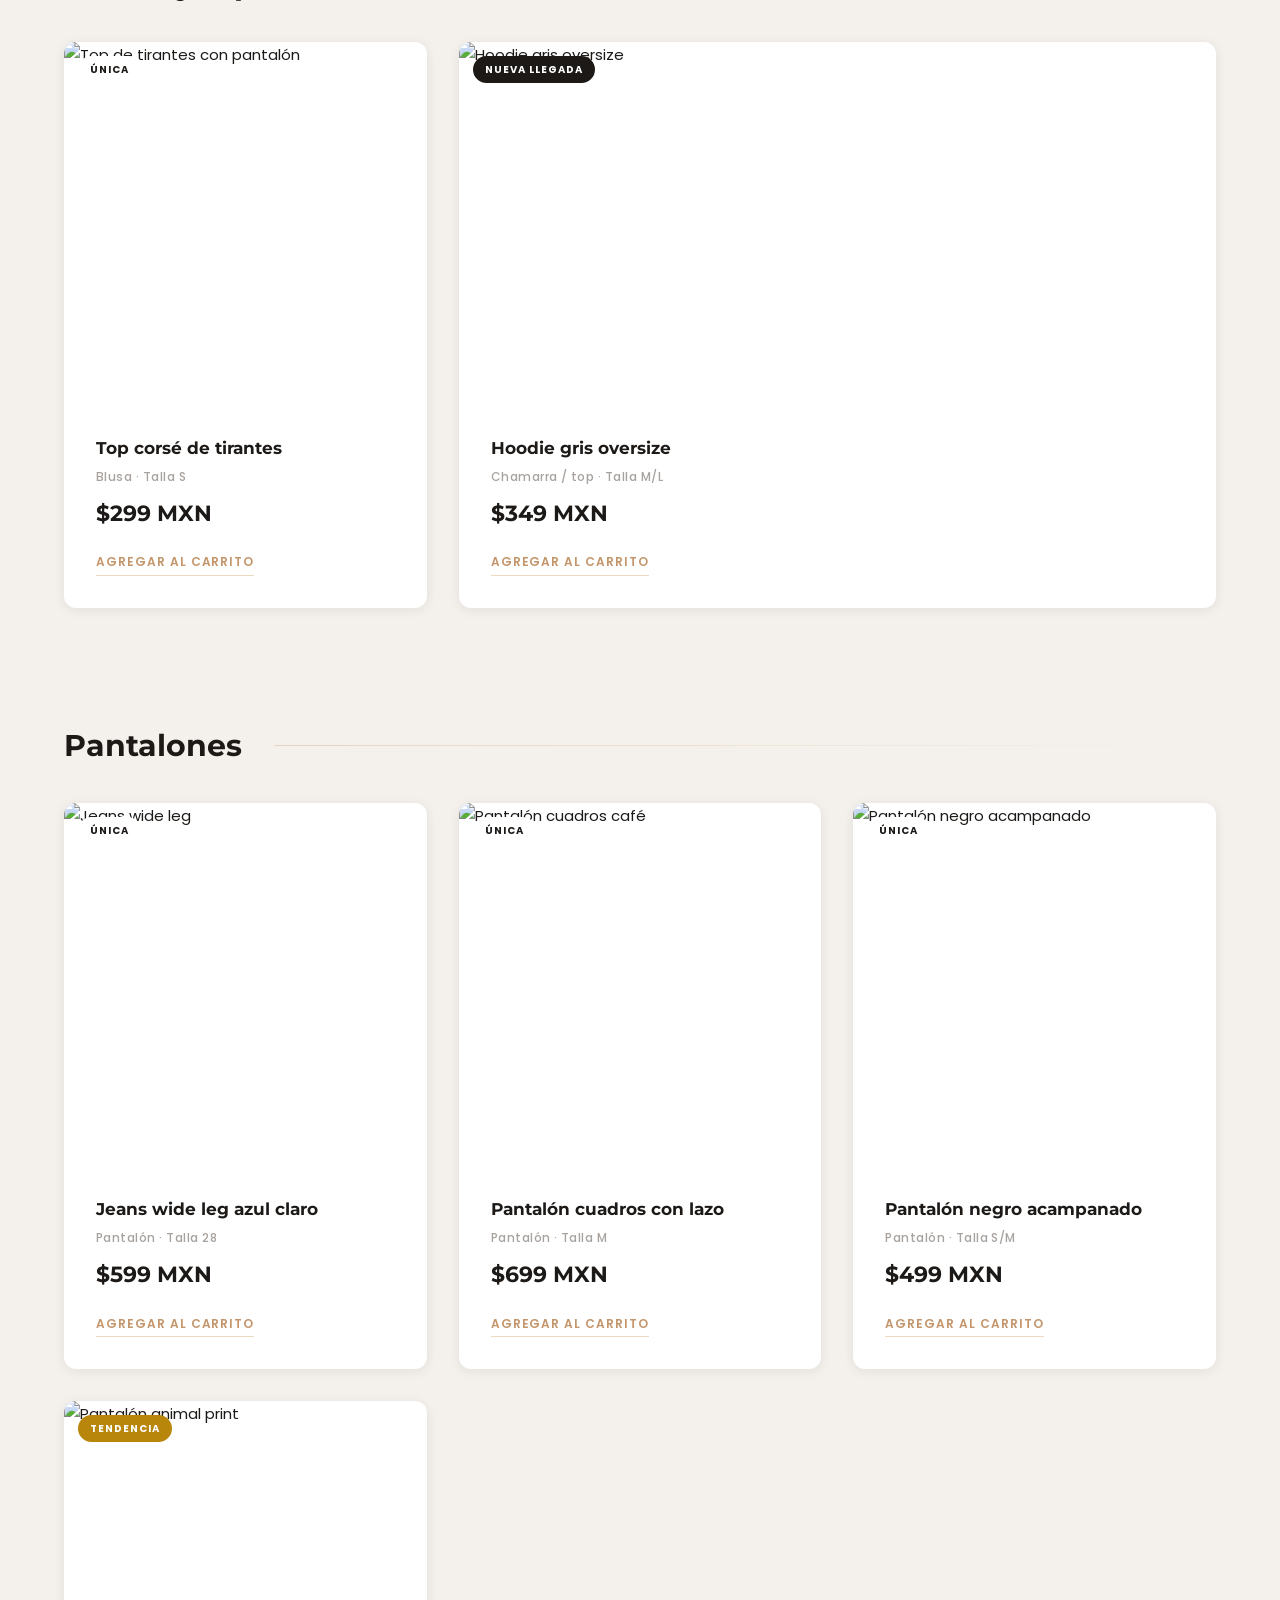
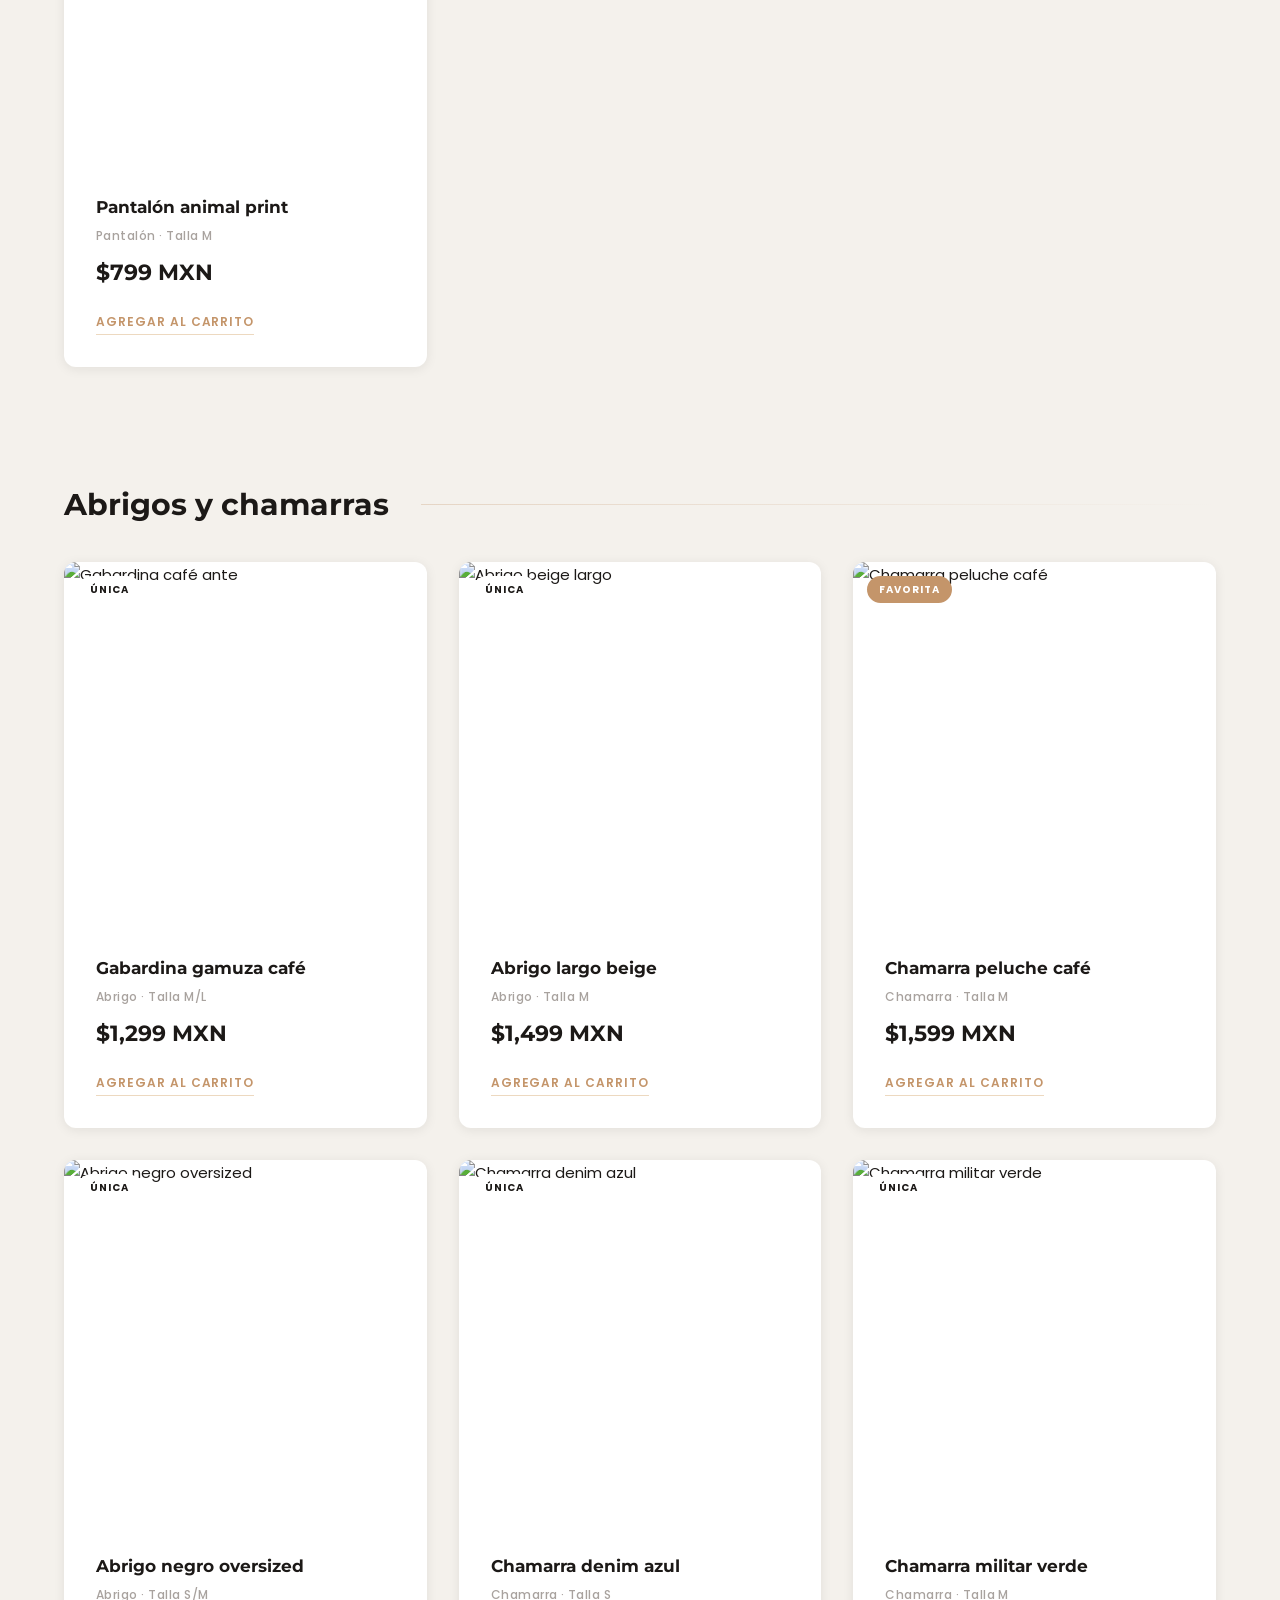
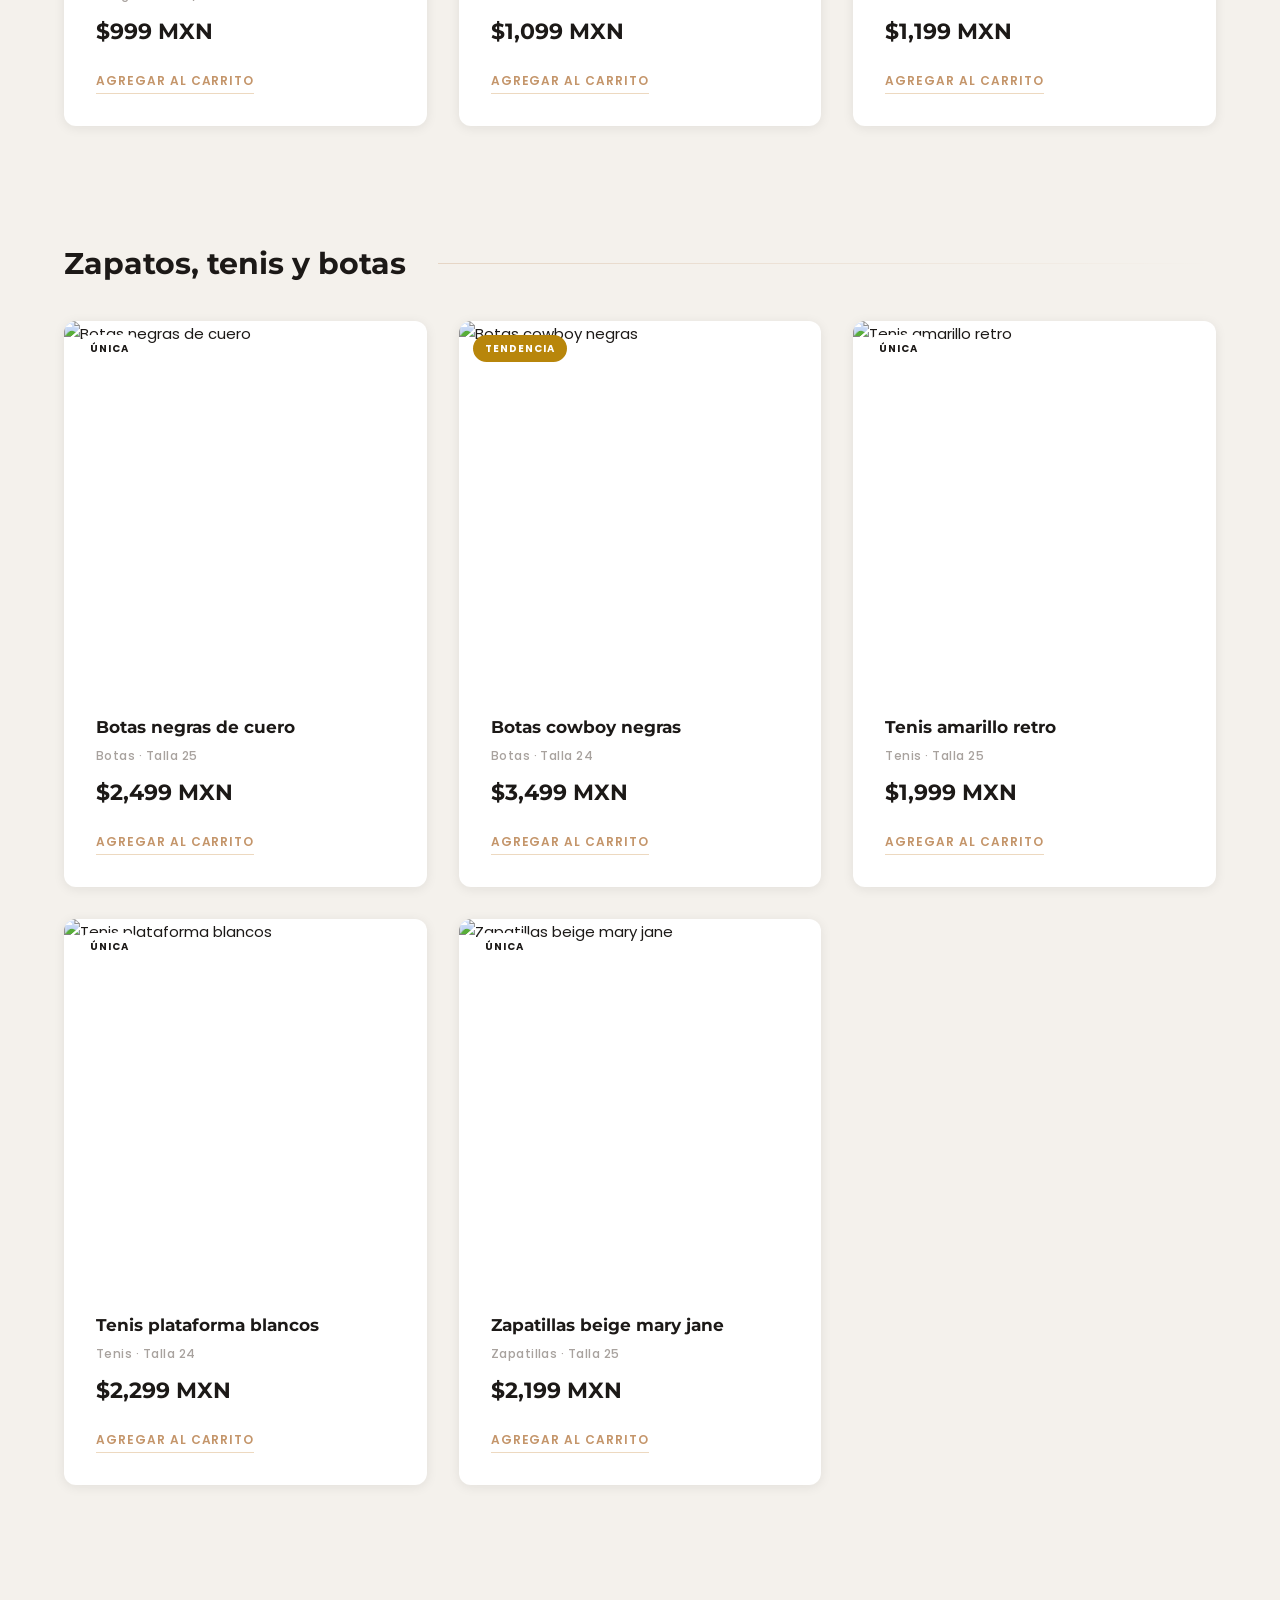
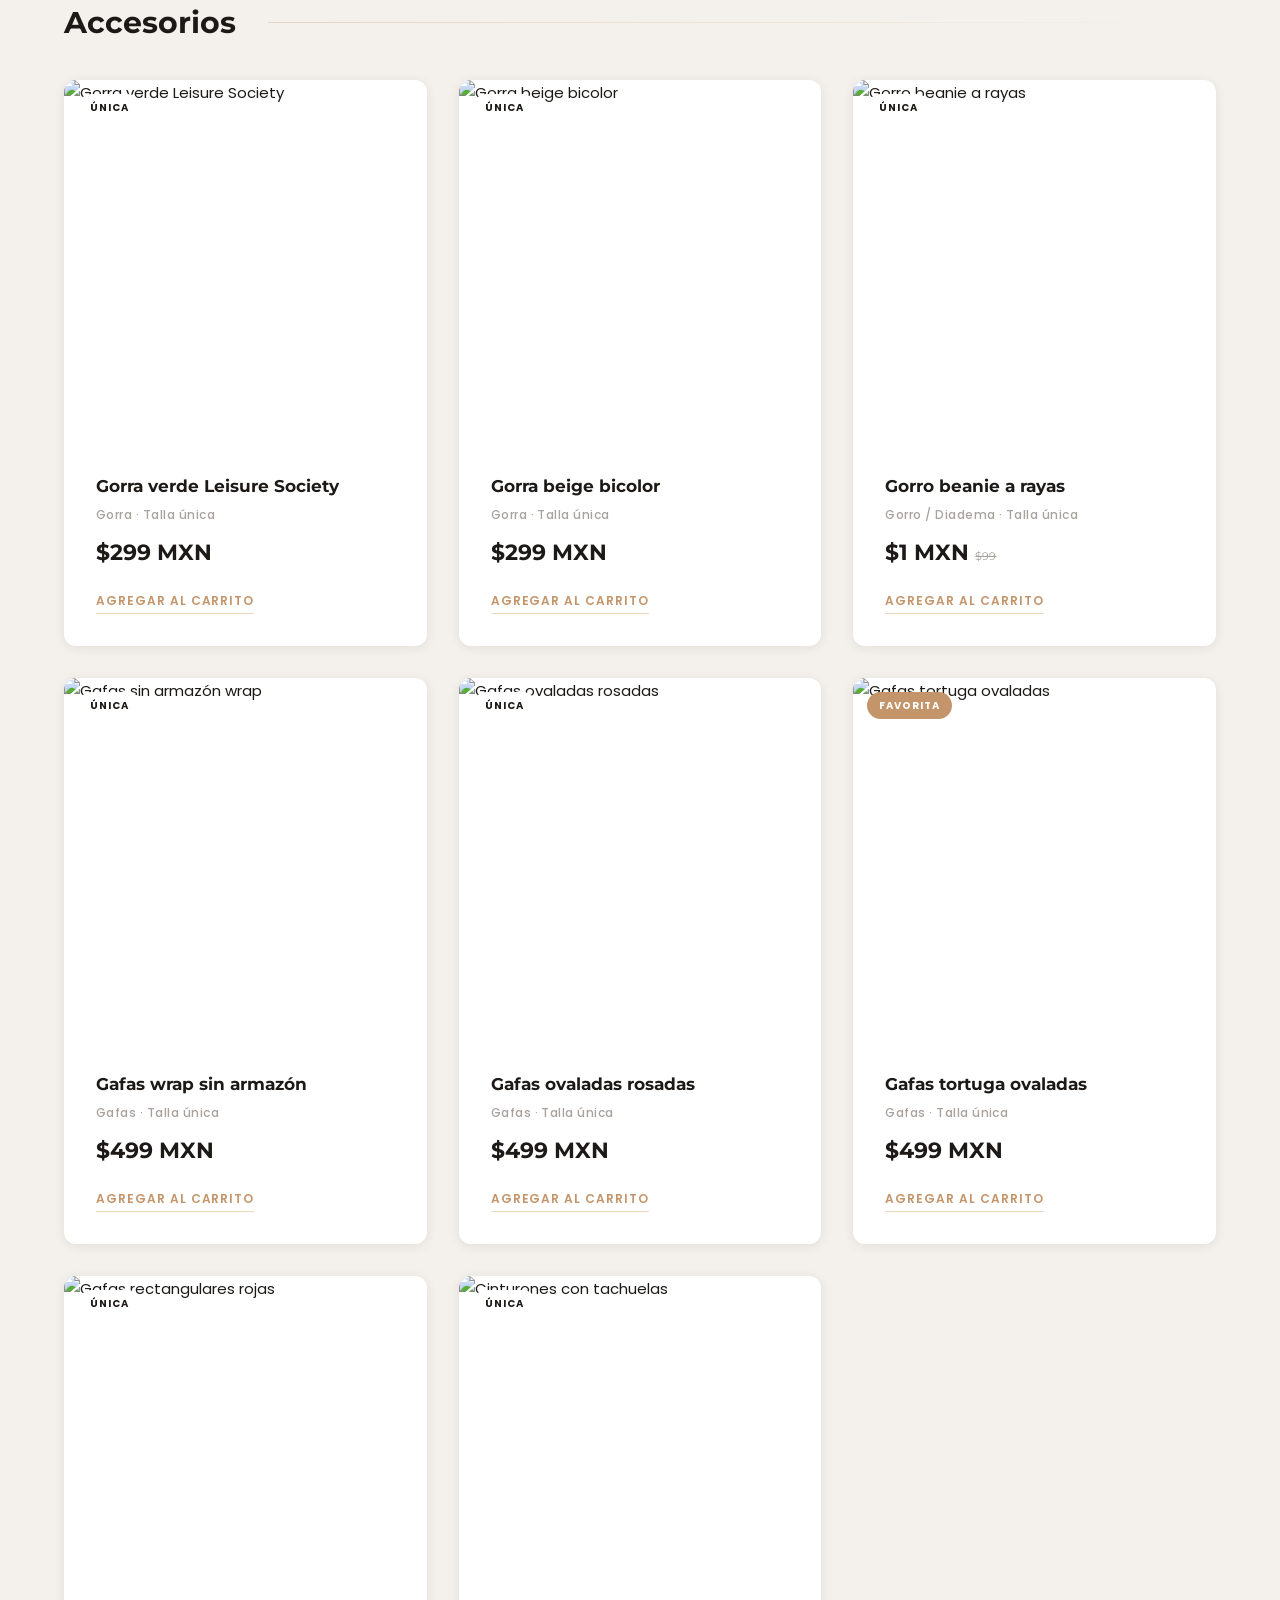
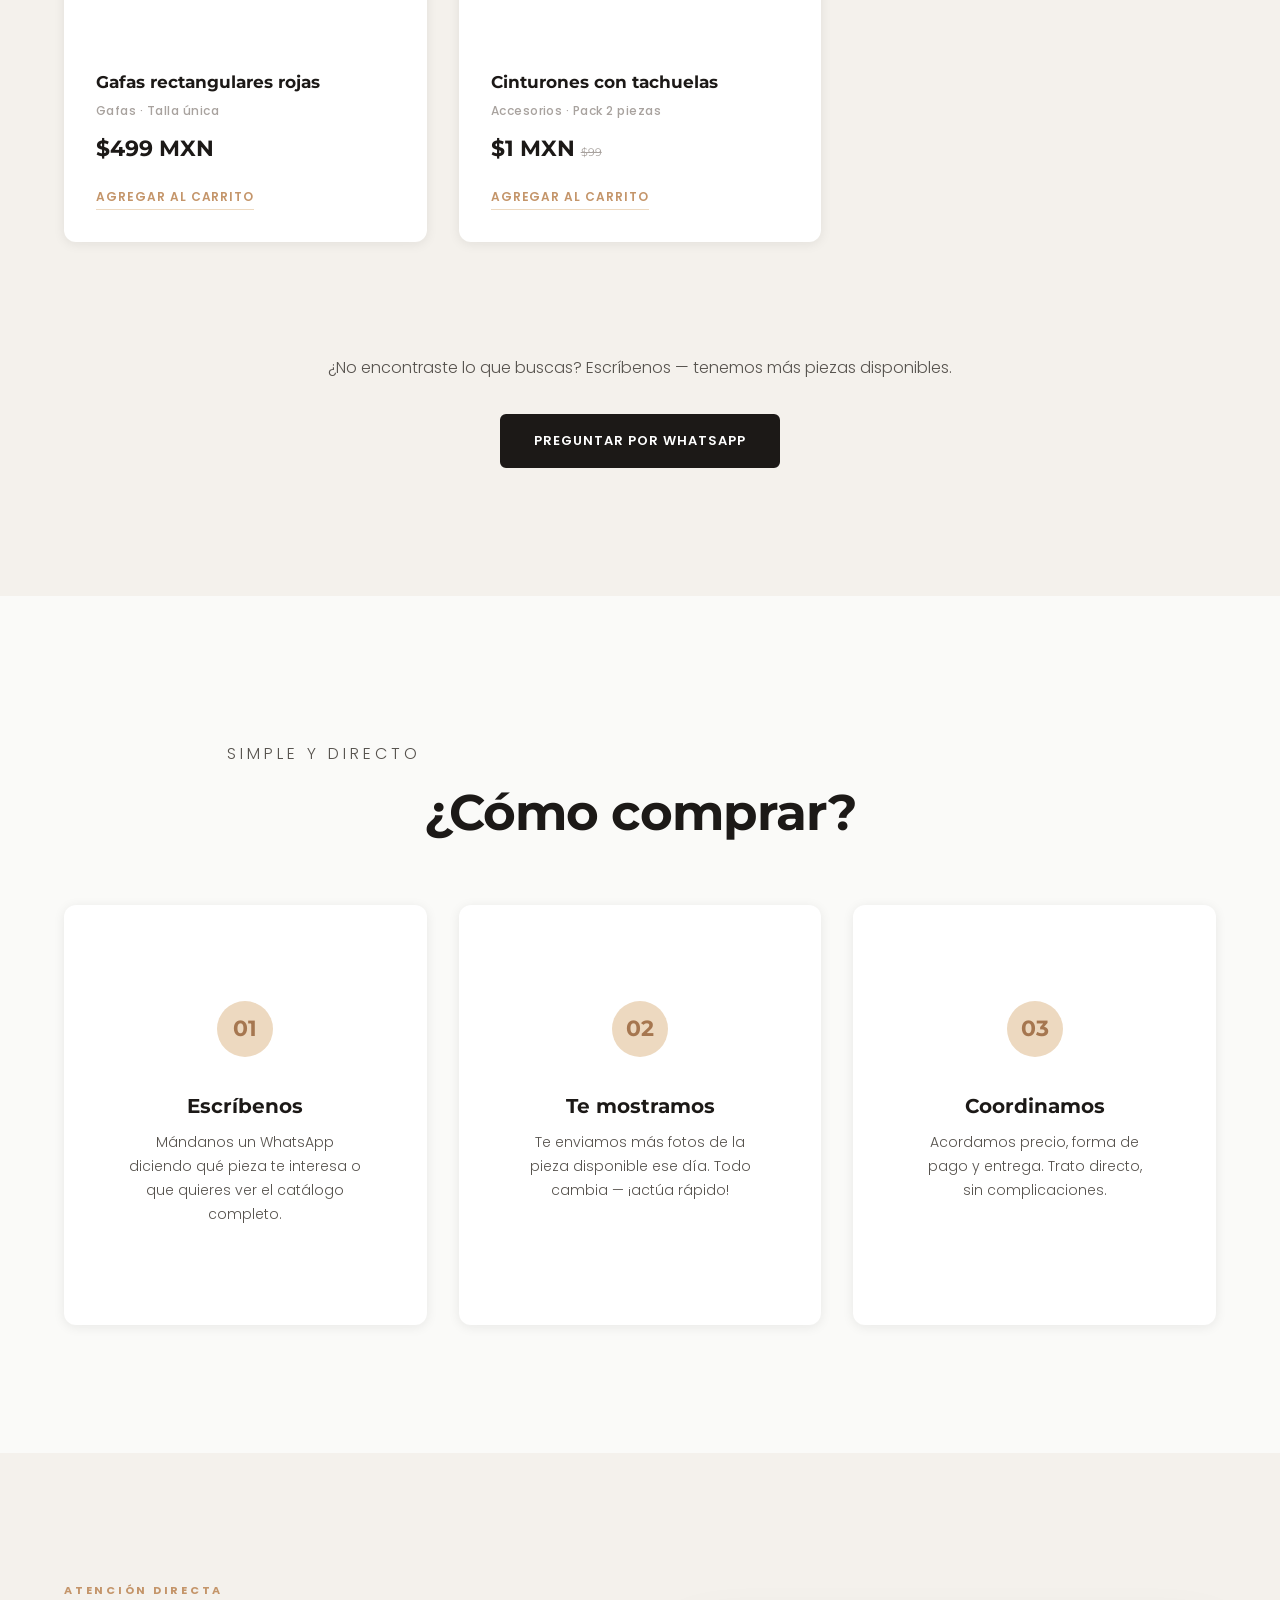
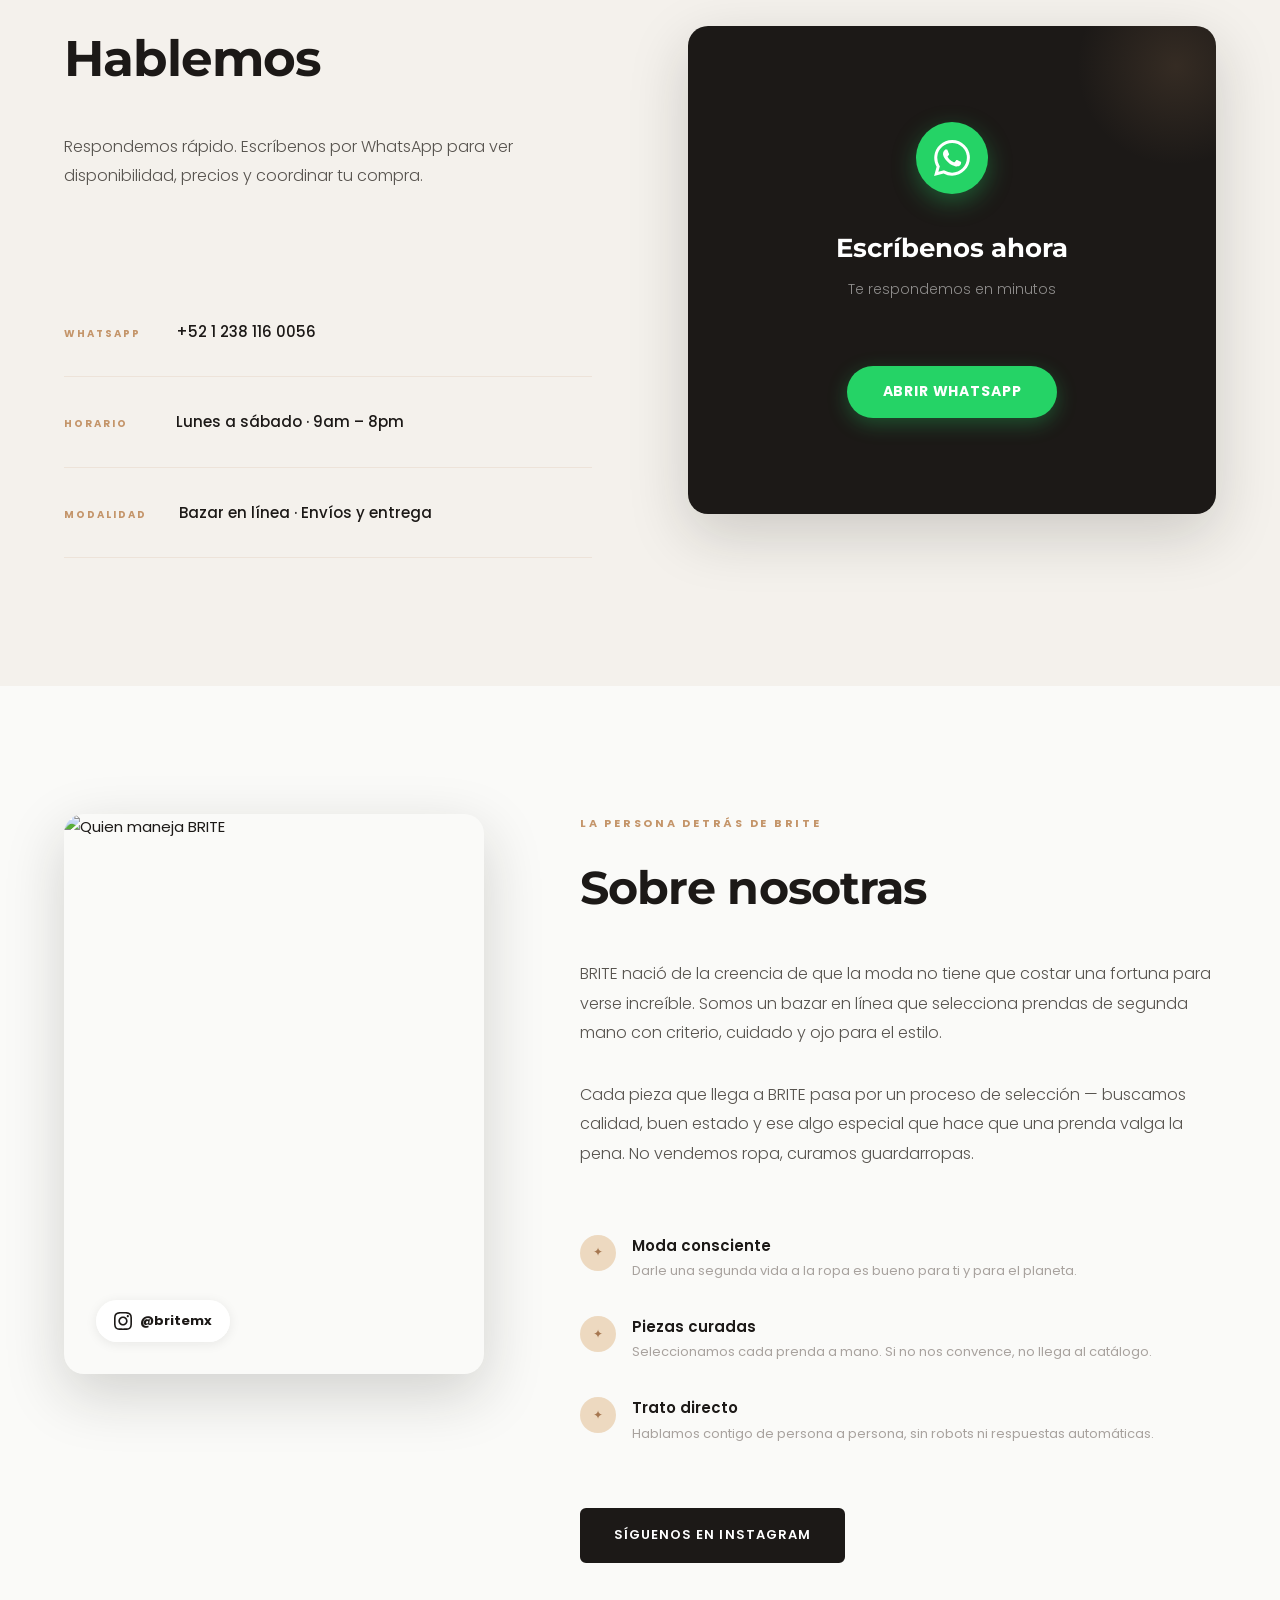
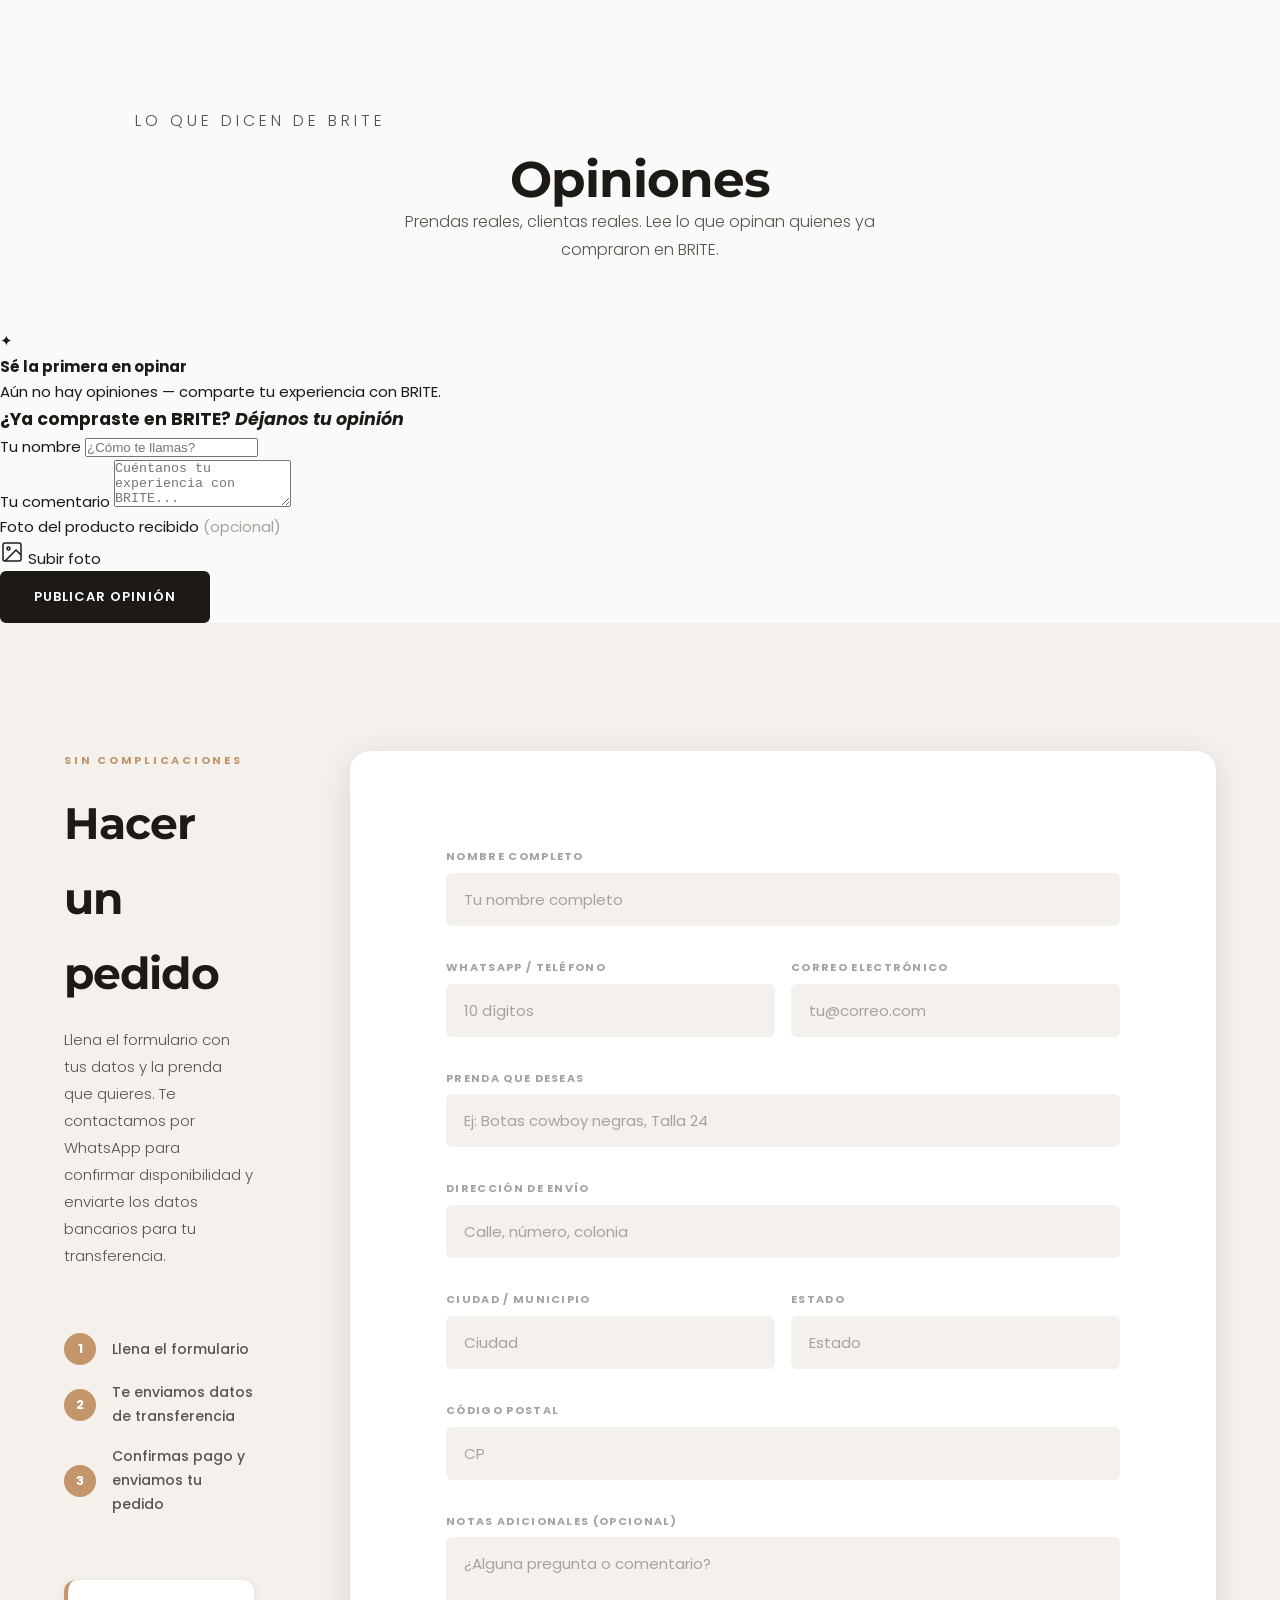
==== commit 0303c76c: "Add files via upload" ====
--- a/index.html
+++ b/index.html
@@ -84,10 +84,7 @@
           <span class="hero-stat-num">+50</span>
           <span class="hero-stat-label">Prendas disponibles</span>
         </div>
-        <div>
-          <span class="hero-stat-num">2–5</span>
-          <span class="hero-stat-label">Días hábiles de entrega</span>
-        </div>
+
         <div>
           <span class="hero-stat-num">100%</span>
           <span class="hero-stat-label">Piezas únicas</span>
@@ -861,7 +858,7 @@
             <textarea id="notas" rows="3" placeholder="¿Alguna pregunta o comentario?"></textarea>
           </div>
           <button type="submit" class="btn-form">Enviar pedido por WhatsApp</button>
-          <p class="form-aviso">Al enviar, serás redirigida a WhatsApp con tu pedido listo. Nosotros confirmamos disponibilidad y te enviamos los datos de pago.</p>
+          <p class="form-aviso">Al enviar, serás redirigida a WhatsApp con tu pedido listo. Nosotros confirmamos disponibilidad y te enviamos los datos de pago. <strong>Costo de envío por esta vía: $50 MXN</strong> vía Correos de México.</p>
         </form>
       </div>
     </div>
@@ -889,7 +886,7 @@
           <svg width="32" height="32" viewBox="0 0 24 24" fill="none" stroke="currentColor" stroke-width="1.5" stroke-linecap="round" stroke-linejoin="round"><path d="M5 12h14M12 5l7 7-7 7"/></svg>
         </div>
         <h3>Envíos a todo México</h3>
-        <p>Enviamos por Correos de México a cualquier estado de la república. Costo de envío: $100 MXN.</p>
+        <p>Enviamos por Correos de México a cualquier estado de la república.</p>
         <span class="pago-tag">Entrega en 7–15 días hábiles</span>
       </div>
 
